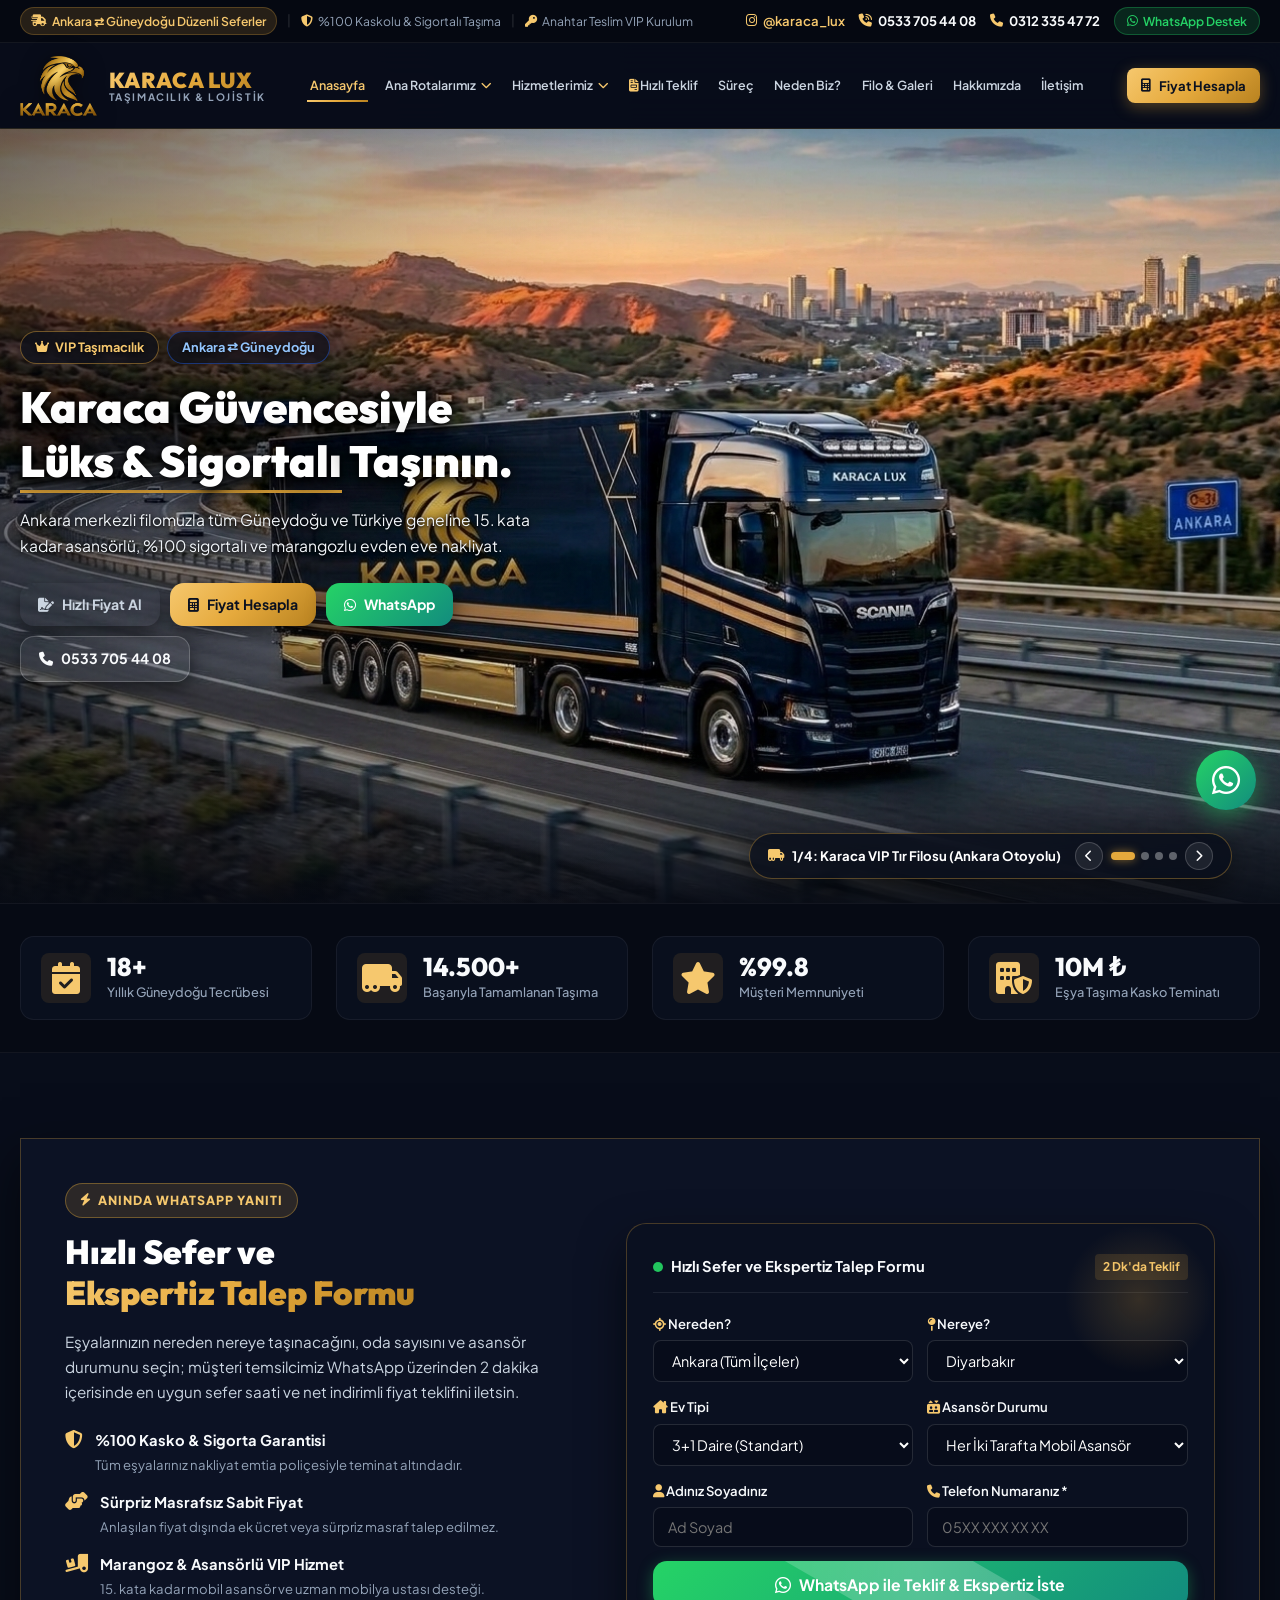
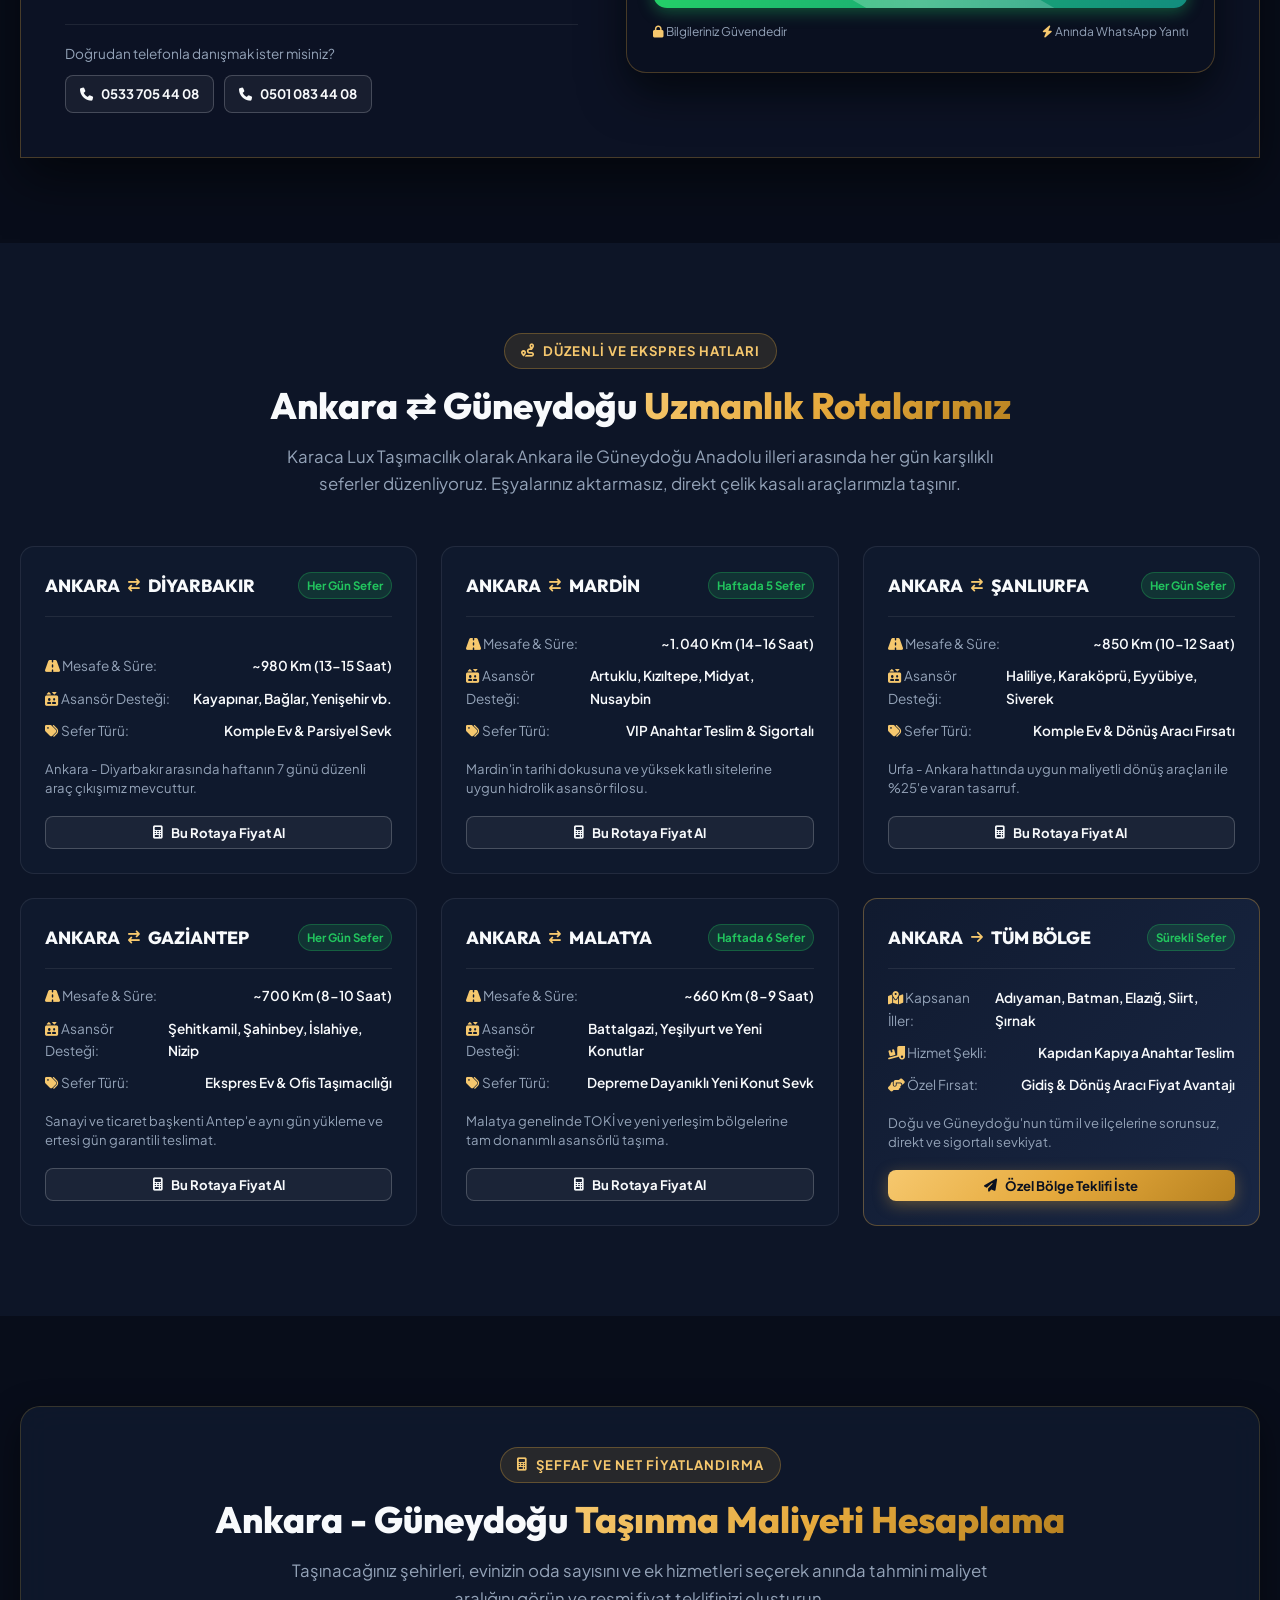
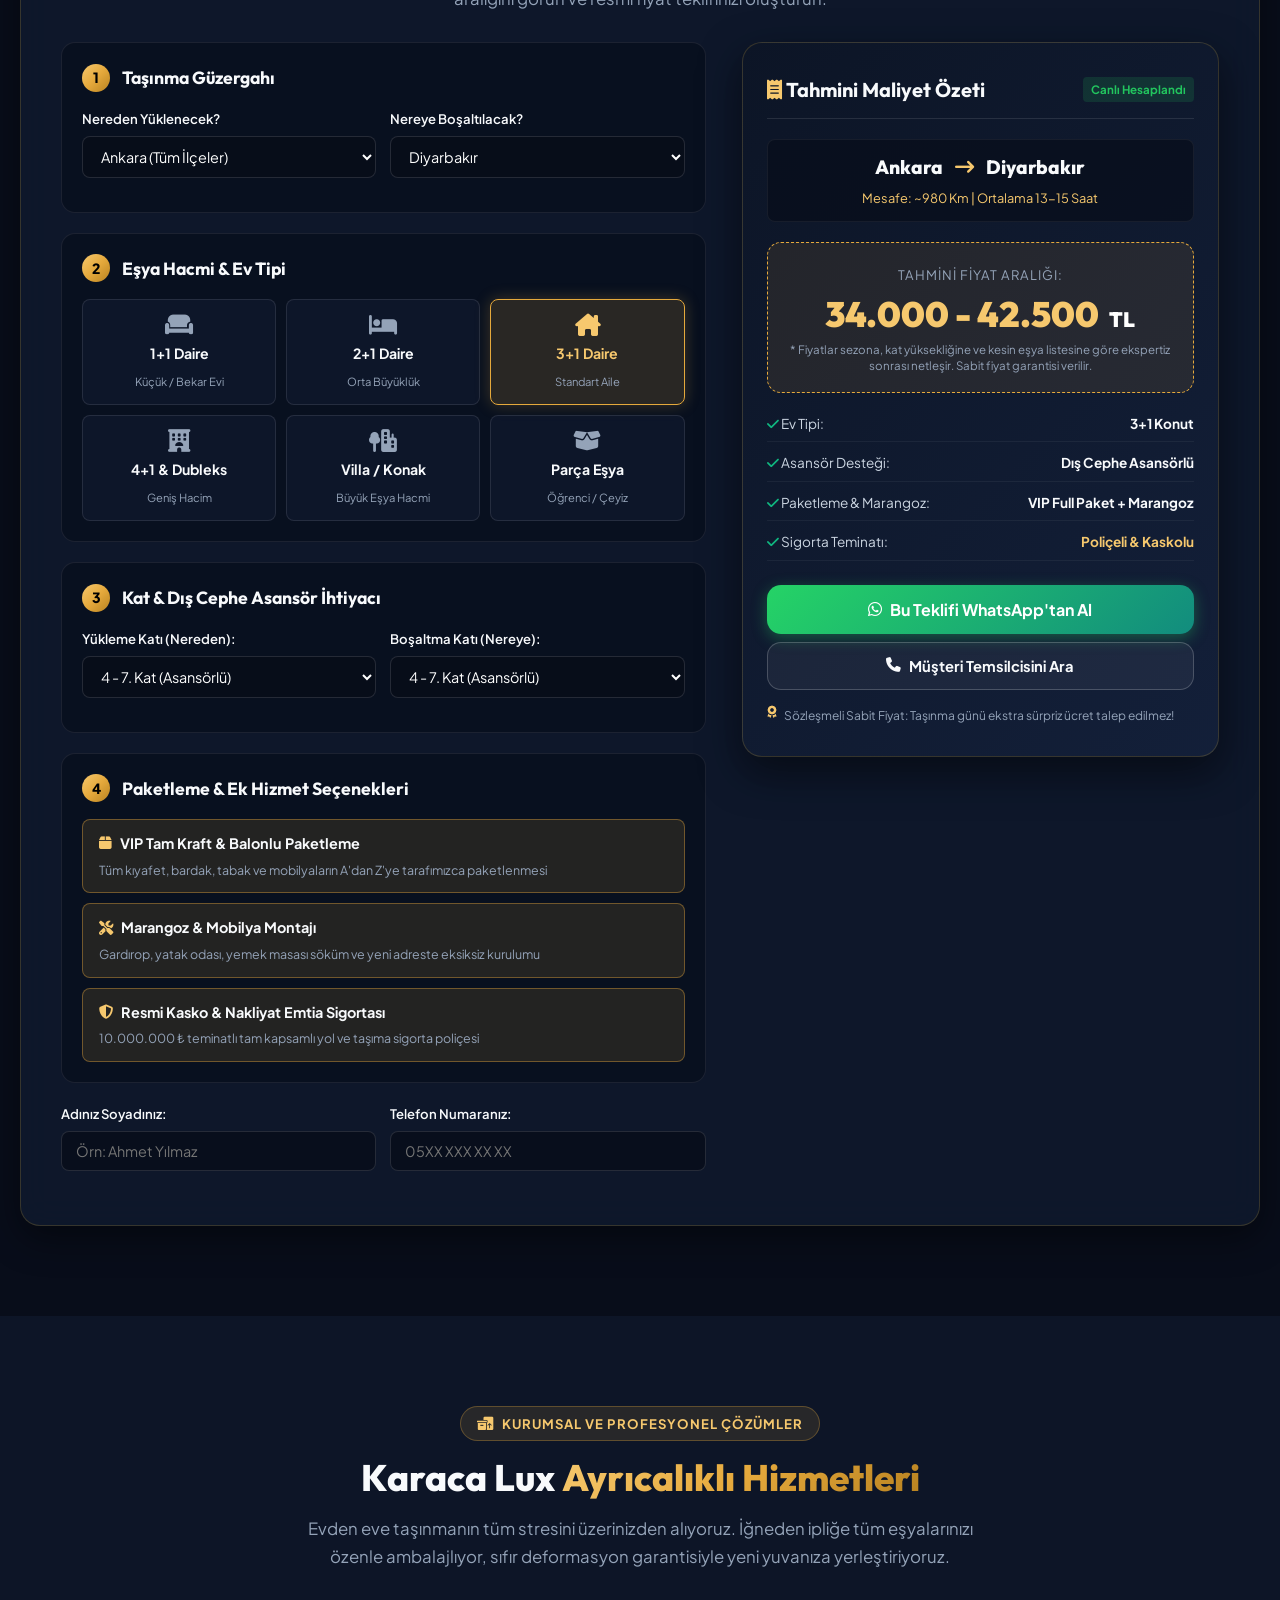
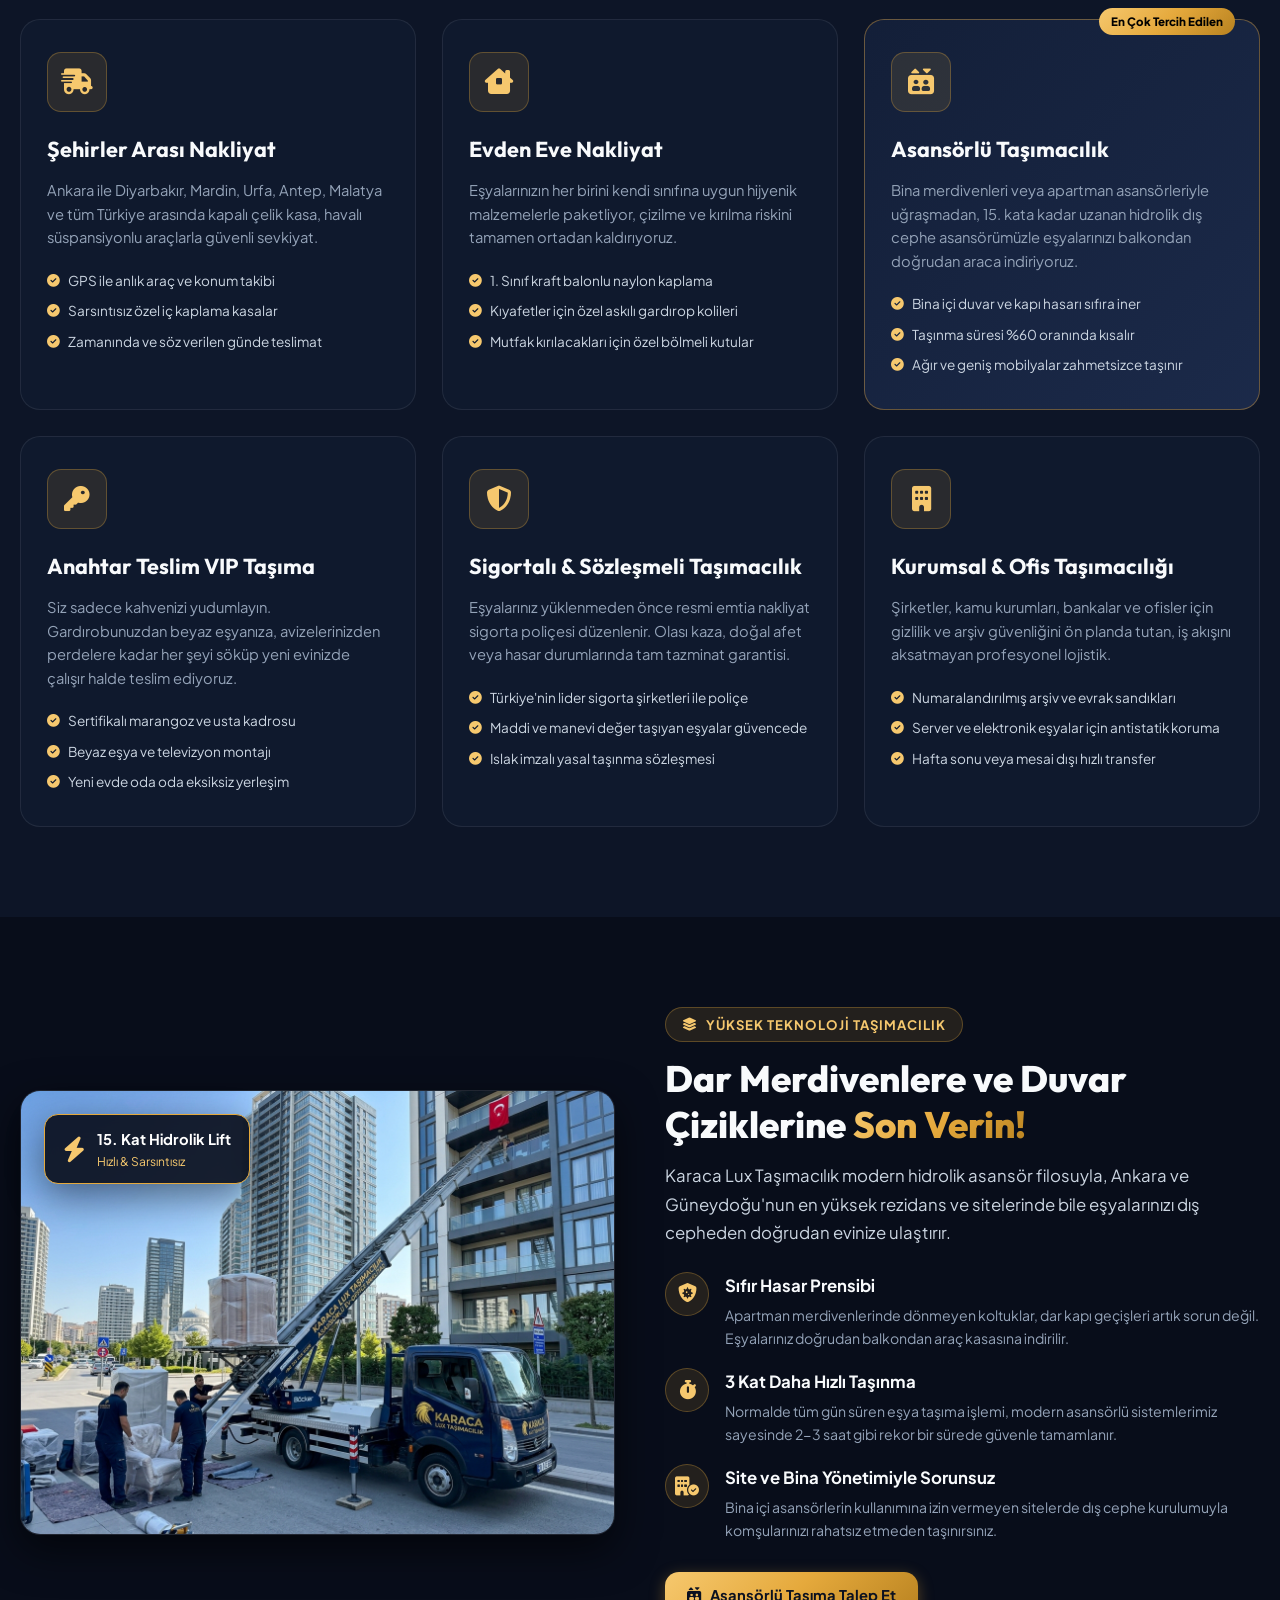
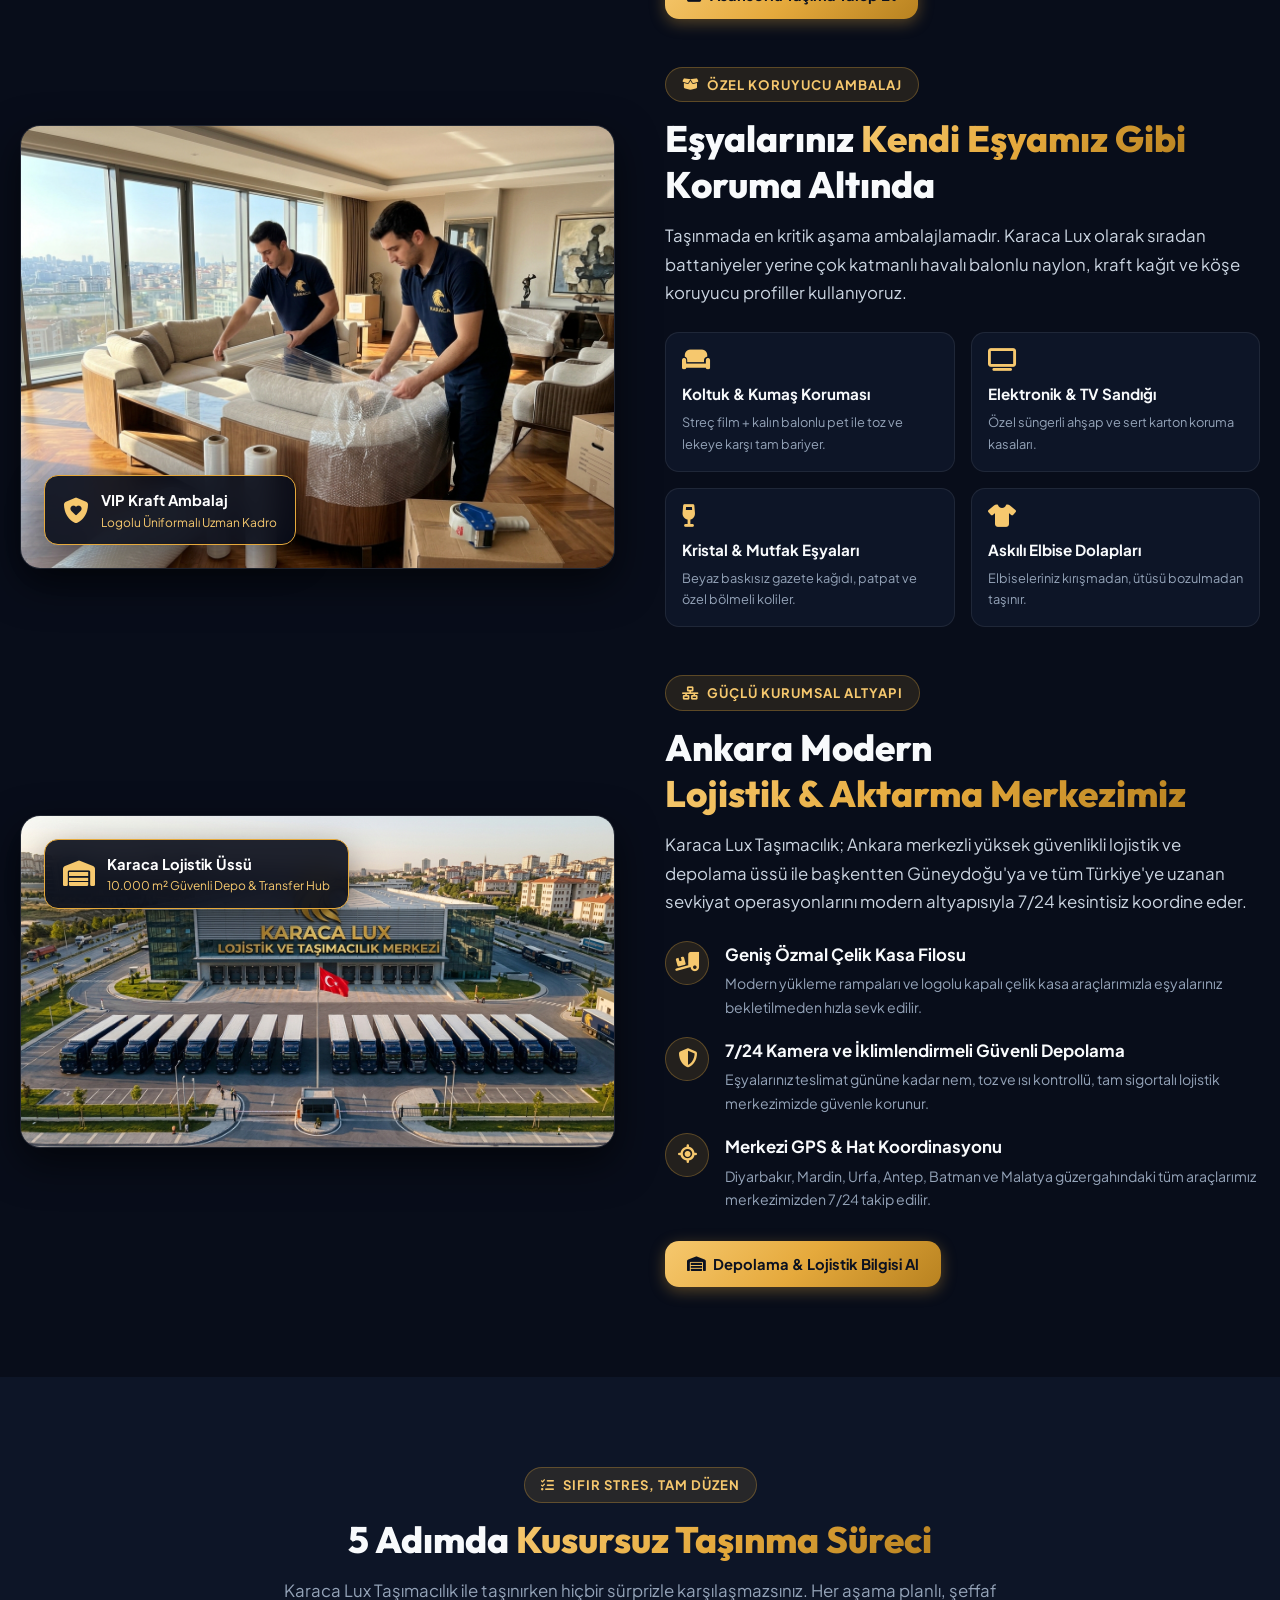
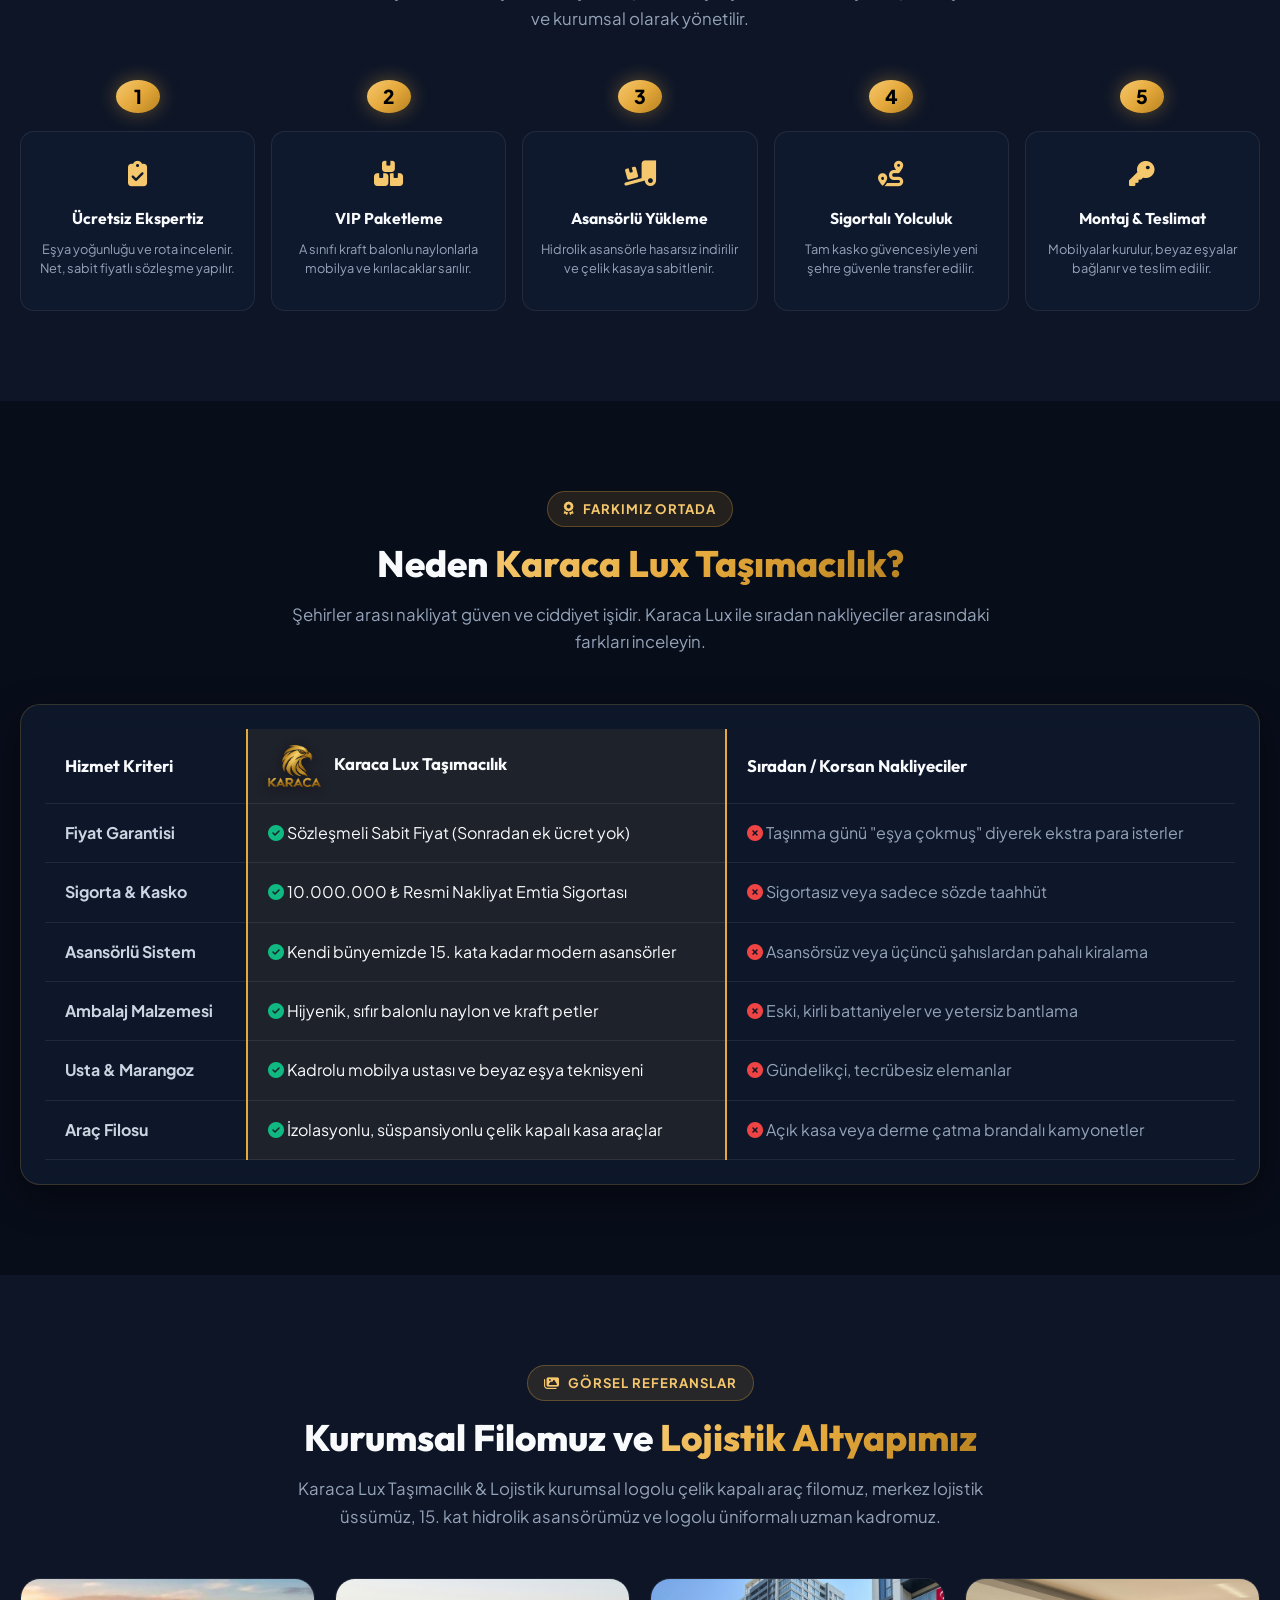
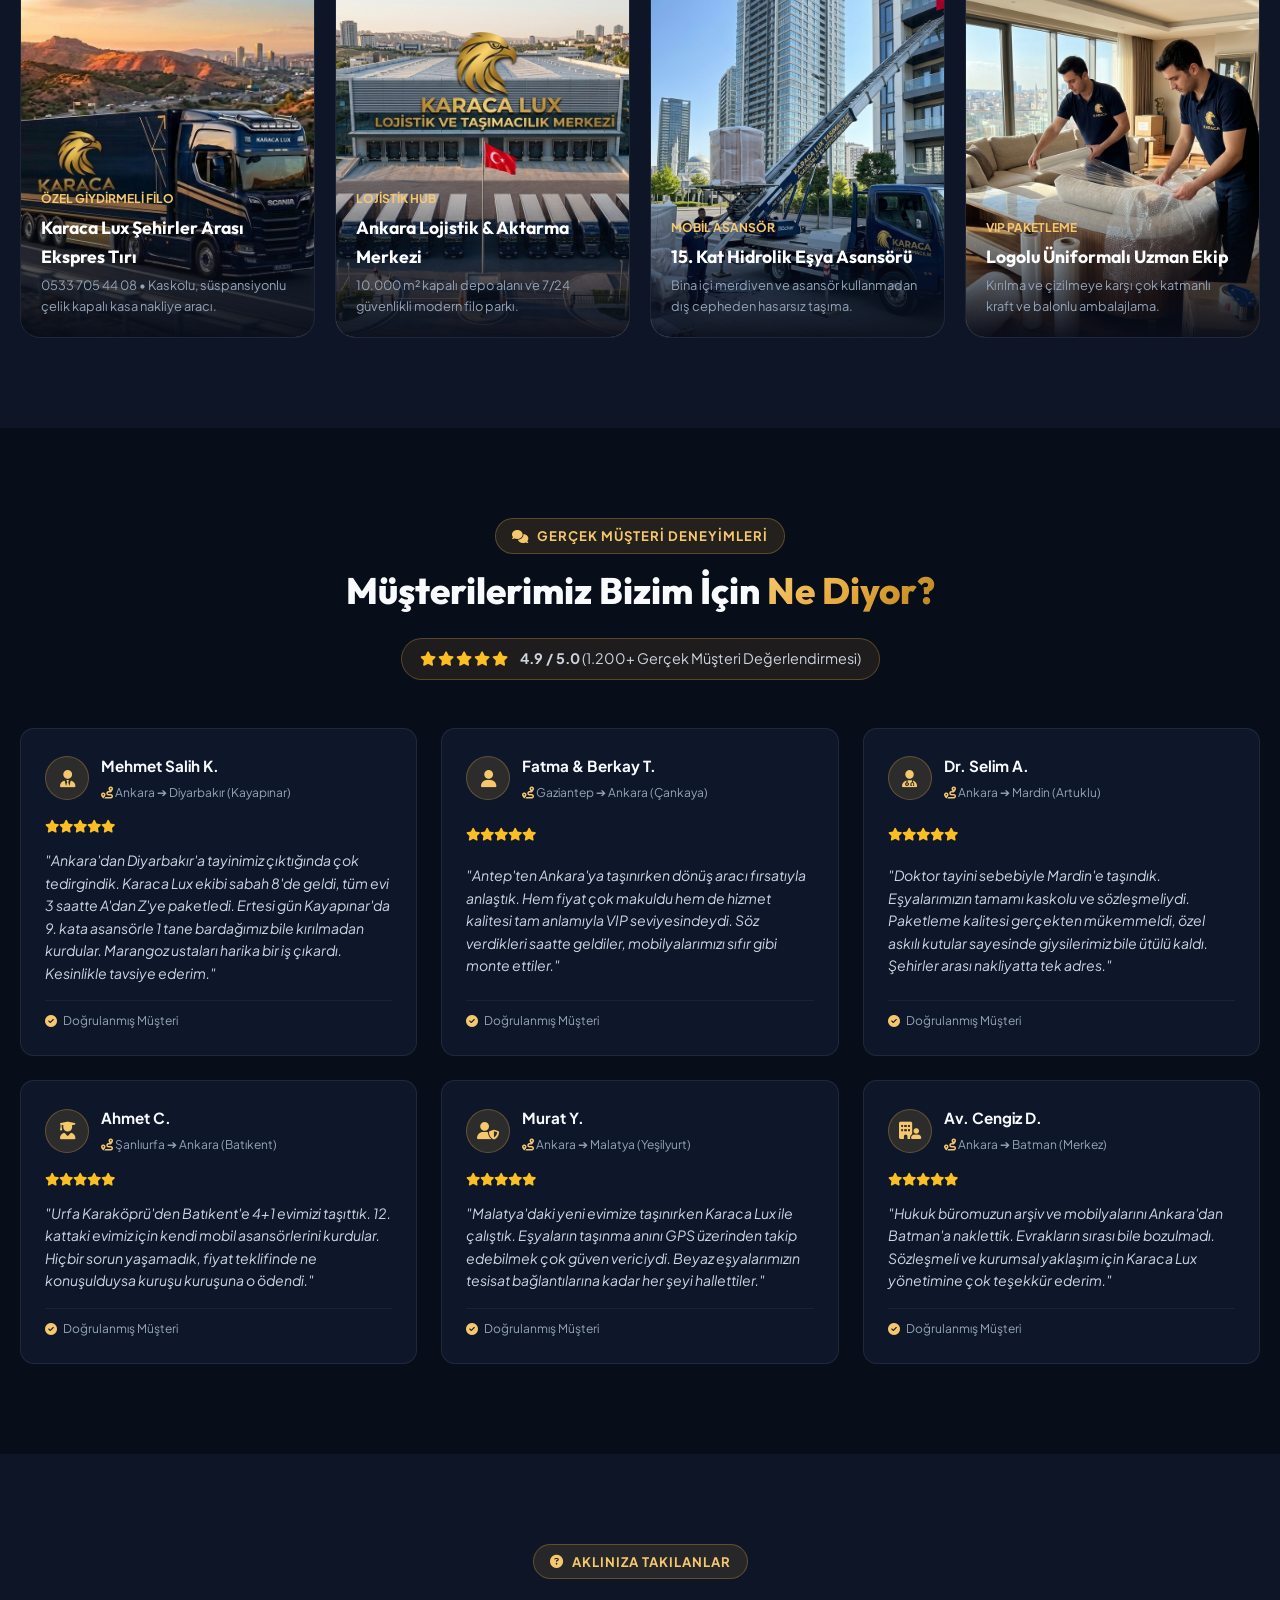
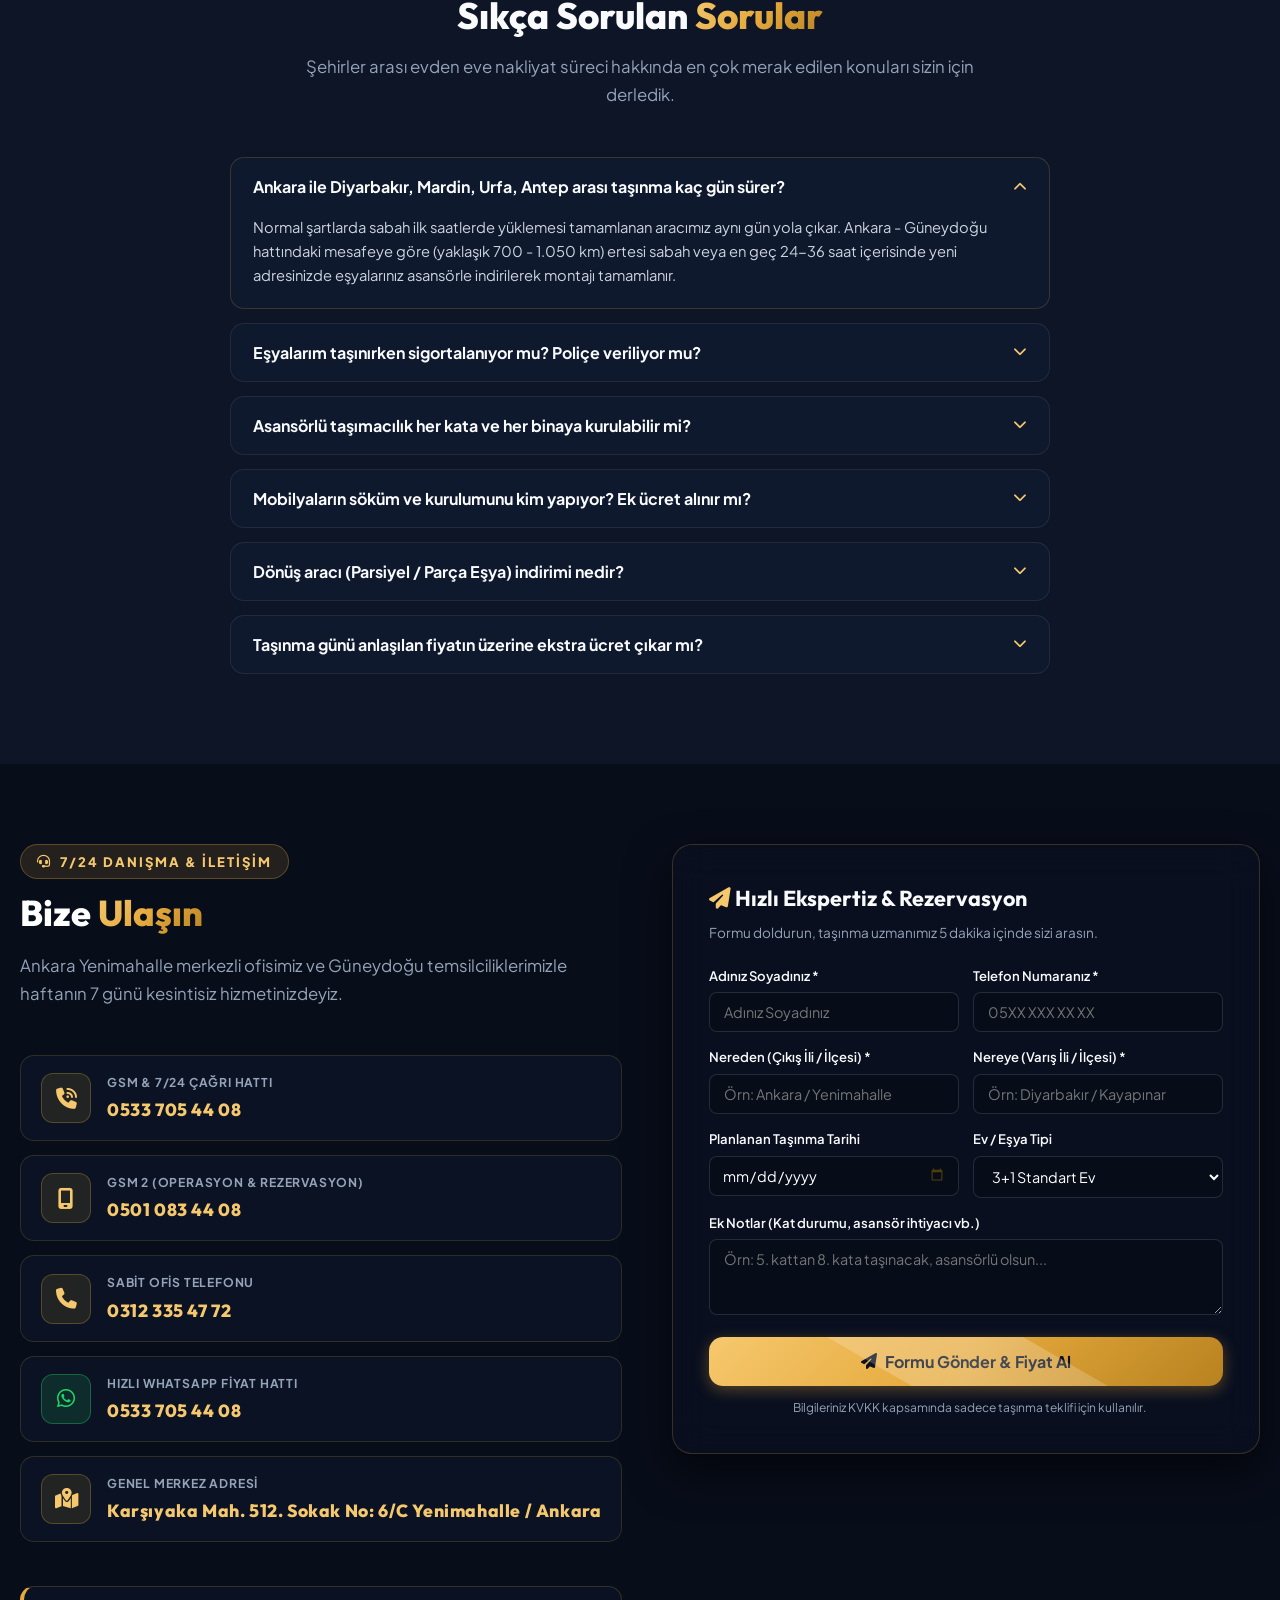
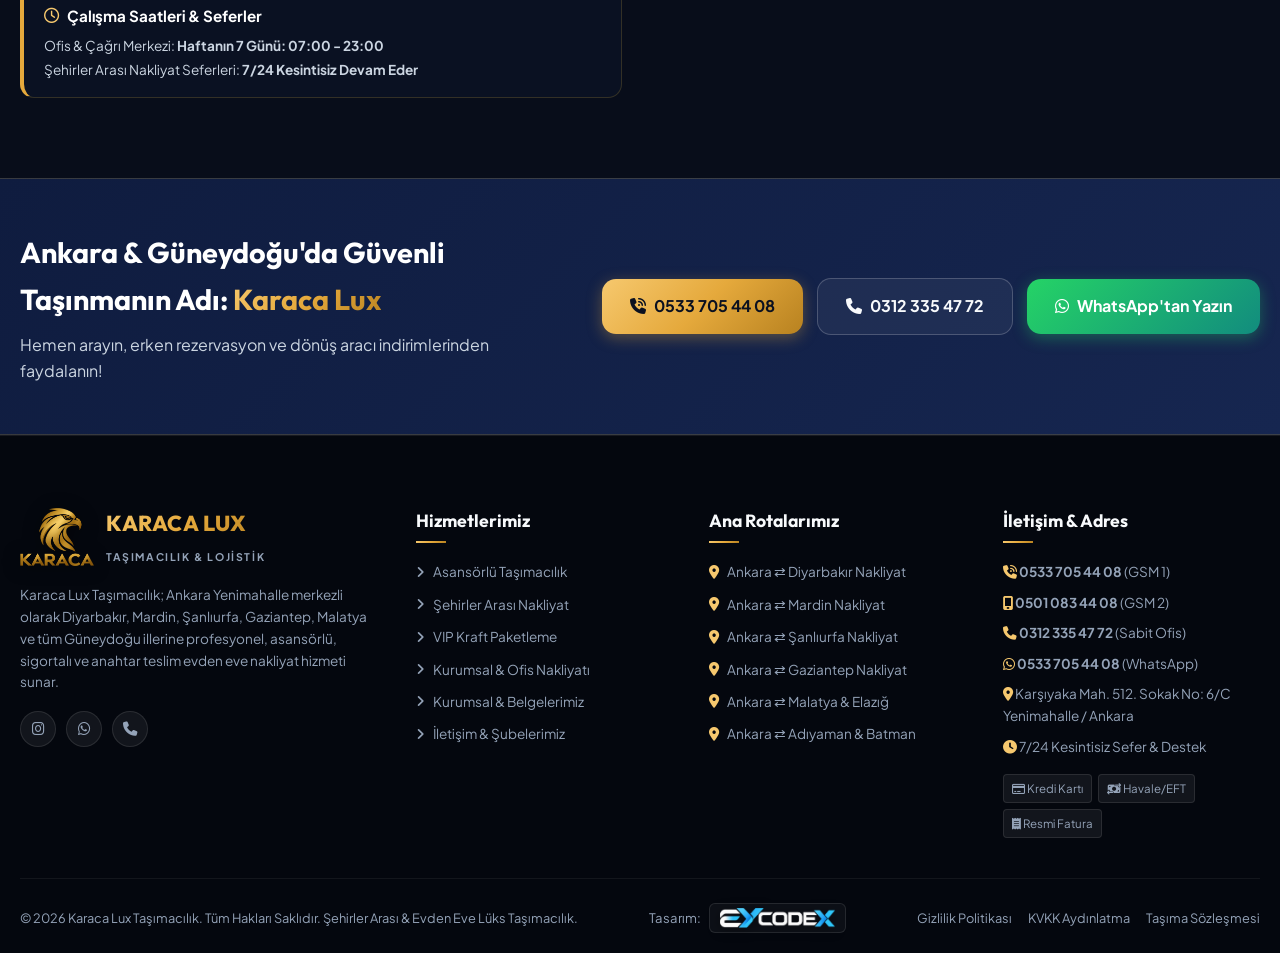
==== index.html @ 1076012a "fix(mobile): perfect hero rotating photos showcase with crystal clarity, full visibility & mobile co" ====
<!DOCTYPE html>
<html lang="tr">
<head>
  <meta charset="UTF-8">
  <meta name="viewport" content="width=device-width, initial-scale=1.0">
  <title>Karaca Lux Taşımacılık | Ankara - Güneydoğu Evden Eve & Şehirler Arası Nakliyat</title>
  <meta name="description" content="Karaca Lux Taşımacılık: Ankara, Diyarbakır, Mardin, Şanlıurfa, Gaziantep, Malatya şehirler arası evden eve nakliyat. 15. kat hidrolik asansörlü, %100 sigortalı ve anahtar teslim VIP taşımacılık. Hemen fiyat teklifi alın: 0533 705 44 08">
  <meta name="keywords" content="karaca lux taşımacılık, ankara diyarbakır evden eve nakliyat, ankara mardin nakliyat, ankara urfa nakliyat, ankara gaziantep nakliyat, ankara malatya nakliyat, asansörlü taşımacılık, sigortalı şehirlerarası ev taşıma, yenimahalle nakliyat, asansörlü evden eve nakliyat fiyatları, kaskolu şehirler arası nakliye">
  <meta name="robots" content="index, follow, max-snippet:-1, max-image-preview:large, max-video-preview:-1">
  <meta name="author" content="Karaca Lux Taşımacılık & Lojistik">
  <link rel="canonical" href="https://karacaluxnakliyat.com/">
  
  <!-- Geo-Targeting SEO -->
  <meta name="geo.region" content="TR-06">
  <meta name="geo.placename" content="Ankara, Yenimahalle">
  <meta name="geo.position" content="39.9678;32.8021">
  <meta name="ICBM" content="39.9678, 32.8021">

  <!-- Open Graph / Facebook / WhatsApp Preview -->
  <meta property="og:type" content="business.business">
  <meta property="og:locale" content="tr_TR">
  <meta property="og:site_name" content="Karaca Lux Taşımacılık">
  <meta property="og:title" content="Karaca Lux Taşımacılık | Ankara - Güneydoğu VIP Evden Eve Nakliyat">
  <meta property="og:description" content="Ankara'dan Diyarbakır, Mardin, Şanlıurfa, Gaziantep ve tüm Türkiye'ye asansörlü, tam kaskolu, anahtar teslim profesyonel evden eve taşımacılık.">
  <meta property="og:url" content="https://karacaluxnakliyat.com/">
  <meta property="og:image" content="https://karacaluxnakliyat.com/images/hero.jpg">
  <meta property="og:image:width" content="1200">
  <meta property="og:image:height" content="630">

  <!-- Twitter Card -->
  <meta name="twitter:card" content="summary_large_image">
  <meta name="twitter:title" content="Karaca Lux Taşımacılık | Ankara - Güneydoğu VIP Evden Eve Nakliyat">
  <meta name="twitter:description" content="15. kata kadar asansörlü, %100 sigortalı ve anahtar teslim kurumsal taşımacılık hizmeti.">
  <meta name="twitter:image" content="https://karacaluxnakliyat.com/images/hero.jpg">

  <!-- Theme Color -->
  <meta name="theme-color" content="#080d1a">
  
  <!-- Favicon -->
  <link rel="icon" type="image/png" href="images/karacalogo.png">
  <link rel="apple-touch-icon" href="images/karacalogo.png">
  
  <!-- Google Fonts -->
  <link rel="preconnect" href="https://fonts.googleapis.com">
  <link rel="preconnect" href="https://fonts.gstatic.com" crossorigin>
  <link href="https://fonts.googleapis.com/css2?family=Outfit:wght@400;500;600;700;800;900&family=Plus+Jakarta+Sans:wght@300;400;500;600;700;800&display=swap" rel="stylesheet">
  
  <!-- Font Awesome Icons -->
  <link rel="stylesheet" href="https://cdnjs.cloudflare.com/ajax/libs/font-awesome/6.5.1/css/all.min.css">
  
  <!-- Custom CSS -->
  <link rel="stylesheet" href="style.css?v=3.0">

  <!-- Structured Data: LocalBusiness & MovingCompany (Schema.org) -->
  <script type="application/ld+json">
  {
    "@context": "https://schema.org",
    "@type": "MovingCompany",
    "@id": "https://karacaluxnakliyat.com/#organization",
    "name": "Karaca Lux Taşımacılık & Lojistik",
    "alternateName": "Karaca Lux Nakliyat",
    "url": "https://karacaluxnakliyat.com/",
    "logo": "https://karacaluxnakliyat.com/images/karacalogo.png",
    "image": "https://karacaluxnakliyat.com/images/hero.jpg",
    "description": "Ankara merkezli olarak Diyarbakır, Mardin, Şanlıurfa, Gaziantep, Malatya ve tüm Güneydoğu illerine asansörlü, sözleşmeli ve kaskolu şehirler arası evden eve nakliyat hizmeti.",
    "telephone": "+905337054408",
    "priceRange": "₺₺",
    "address": {
      "@type": "PostalAddress",
      "streetAddress": "Yenimahalle Merkez",
      "addressLocality": "Yenimahalle",
      "addressRegion": "Ankara",
      "postalCode": "06170",
      "addressCountry": "TR"
    },
    "geo": {
      "@type": "GeoCoordinates",
      "latitude": "39.9678",
      "longitude": "32.8021"
    },
    "openingHoursSpecification": {
      "@type": "OpeningHoursSpecification",
      "dayOfWeek": [
        "Monday", "Tuesday", "Wednesday", "Thursday", "Friday", "Saturday", "Sunday"
      ],
      "opens": "00:00",
      "closes": "23:59"
    },
    "areaServed": [
      { "@type": "City", "name": "Ankara" },
      { "@type": "City", "name": "Diyarbakır" },
      { "@type": "City", "name": "Mardin" },
      { "@type": "City", "name": "Şanlıurfa" },
      { "@type": "City", "name": "Gaziantep" },
      { "@type": "City", "name": "Malatya" },
      { "@type": "City", "name": "Batman" },
      { "@type": "City", "name": "Adıyaman" },
      { "@type": "City", "name": "Elazığ" },
      { "@type": "Country", "name": "Türkiye" }
    ],
    "aggregateRating": {
      "@type": "AggregateRating",
      "ratingValue": "4.9",
      "reviewCount": "1240",
      "bestRating": "5",
      "worstRating": "1"
    },
    "contactPoint": [
      {
        "@type": "ContactPoint",
        "telephone": "+905337054408",
        "contactType": "customer service",
        "availableLanguage": ["Turkish"]
      },
      {
        "@type": "ContactPoint",
        "telephone": "+903123354772",
        "contactType": "reservations",
        "availableLanguage": ["Turkish"]
      }
    ]
  }
  </script>

  <!-- Structured Data: FAQPage for Google Rich Snippets -->
  <script type="application/ld+json">
  {
    "@context": "https://schema.org",
    "@type": "FAQPage",
    "mainEntity": [
      {
        "@type": "Question",
        "name": "Ankara - Güneydoğu arası nakliyat kaç gün sürer?",
        "acceptedAnswer": {
          "@type": "Answer",
          "text": "Ankara'dan Diyarbakır, Mardin, Şanlıurfa ve Gaziantep sevkiyatlarımız genellikle yüklemenin ertesi günü (24-36 saat içerisinde) yeni adresinize teslim edilip montajı tamamlanır."
        }
      },
      {
        "@type": "Question",
        "name": "Eşyalarım taşınırken sigortalanıyor mu?",
        "acceptedAnswer": {
          "@type": "Answer",
          "text": "Evet, tüm taşımalarımız 10.000.000 TL teminatlı resmi Emtia Nakliyat Sigortası ve tam kasko güvencesi altındadır."
        }
      },
      {
        "@type": "Question",
        "name": "Kaçıncı kata kadar asansörlü taşıma yapabiliyorsunuz?",
        "acceptedAnswer": {
          "@type": "Answer",
          "text": "Bünyemizdeki modern hidrolik mobil dış cephe eşya asansörleri ile 15. kata kadar güvenli ve sarsıntısız asansörlü taşıma hizmeti veriyoruz."
        }
      },
      {
        "@type": "Question",
        "name": "Mobilya demontaj ve montajını yapıyor musunuz?",
        "acceptedAnswer": {
          "@type": "Answer",
          "text": "Evet. Kadrolu mobilya ustalarımız gardırop, yatak odası, yemek masası, TV ünitesi ve beyaz eşyalarınızın demontajını ve yeni evinizde montajını eksiksiz yapar."
        }
      }
    ]
  }
  </script>
</head>
<body>

  <!-- Top Announcement & Contact Bar -->
  <header class="top-bar">
    <div class="container top-bar-inner">
      <div class="top-bar-left">
        <span class="route-badge">
          <i class="fa-solid fa-truck-fast"></i>
          <span class="d-none-mobile">Ankara ⇄ Güneydoğu Düzenli Seferler</span>
          <span class="d-only-mobile">Ankara ⇄ Güneydoğu</span>
        </span>
        <span class="top-divider d-none-mobile">|</span>
        <span class="top-info d-none-mobile"><i class="fa-solid fa-shield-halved text-gold"></i> %100 Kaskolu & Sigortalı Taşıma</span>
        <span class="top-divider d-none-mobile">|</span>
        <span class="top-info d-none-mobile"><i class="fa-solid fa-key text-gold"></i> Anahtar Teslim VIP Kurulum</span>
      </div>
      <div class="top-bar-right">
        <a href="https://www.instagram.com/karaca_lux/" target="_blank" rel="noopener noreferrer" class="top-link top-ig-link" id="top-ig-btn" title="Karaca Lux Instagram">
          <i class="fa-brands fa-instagram text-gold"></i> <span>@karaca_lux</span>
        </a>
        <a href="tel:+905337054408" class="top-link" id="top-phone-link">
          <i class="fa-solid fa-phone-volume text-gold"></i> <strong>0533 705 44 08</strong>
        </a>
        <a href="tel:03123354772" class="top-link d-none-mobile">
          <i class="fa-solid fa-phone text-gold"></i> <strong>0312 335 47 72</strong>
        </a>
        <a href="https://wa.me/905337054408?text=Merhaba,%20Ankara-G%C3%BCneydo%C4%9Fu%20nakliyat%20fiyat%C4%B1%20hakk%C4%B1nda%20bilgi%20almak%20istiyorum." target="_blank" class="top-whatsapp-btn d-none-mobile" id="top-wa-btn">
          <i class="fa-brands fa-whatsapp"></i> WhatsApp Destek
        </a>
      </div>
    </div>
  </header>

  <!-- Main Navigation -->
  <nav class="main-nav" id="mainNavbar">
    <div class="container nav-inner">
      <!-- Logo and Brand Name -->
      <a href="#home" class="brand-logo" id="nav-brand">
        <img src="images/karacalogo.png" alt="Karaca Lux Taşımacılık Logo" class="logo-img">
        <div class="brand-text">
          <span class="brand-name">KARACA LUX</span>
          <span class="brand-sub">TAŞIMACILIK & LOJİSTİK</span>
        </div>
      </a>

      <!-- Compact & Streamlined Navigation Menu -->
      <div class="nav-menu" id="navMenu">
        <a href="index.html" class="nav-link active">Anasayfa</a>

        <!-- Ana Rotalarımız Dropdown -->
        <div class="nav-dropdown">
          <a href="#rotalar" class="nav-link nav-dropdown-toggle">
            <span>Ana Rotalarımız</span>
            <i class="fa-solid fa-chevron-down"></i>
          </a>
          <div class="nav-dropdown-menu">
            <a href="ankara-diyarbakir-nakliyat.html" class="dropdown-item">
              <i class="fa-solid fa-location-dot"></i> Ankara ⇄ Diyarbakır
            </a>
            <a href="ankara-mardin-nakliyat.html" class="dropdown-item">
              <i class="fa-solid fa-location-dot"></i> Ankara ⇄ Mardin
            </a>
            <a href="ankara-sanliurfa-nakliyat.html" class="dropdown-item">
              <i class="fa-solid fa-location-dot"></i> Ankara ⇄ Şanlıurfa
            </a>
            <a href="ankara-gaziantep-nakliyat.html" class="dropdown-item">
              <i class="fa-solid fa-location-dot"></i> Ankara ⇄ Gaziantep
            </a>
            <div class="dropdown-divider"></div>
            <a href="#rotalar" class="dropdown-item">
              <i class="fa-solid fa-route"></i> Tüm Rotalar & İller
            </a>
          </div>
        </div>

        <!-- Hizmetlerimiz Dropdown -->
        <div class="nav-dropdown">
          <a href="#hizmetler" class="nav-link nav-dropdown-toggle">
            <span>Hizmetlerimiz</span>
            <i class="fa-solid fa-chevron-down"></i>
          </a>
          <div class="nav-dropdown-menu">
            <a href="asansorlu-nakliyat.html" class="dropdown-item">
              <i class="fa-solid fa-elevator"></i> Asansörlü Taşımacılık
            </a>
            <a href="#hizmetler" class="dropdown-item">
              <i class="fa-solid fa-truck-fast"></i> Şehirler Arası Nakliyat
            </a>
            <a href="#asansorlu" class="dropdown-item">
              <i class="fa-solid fa-box-open"></i> VIP Kraft Paketleme
            </a>
          </div>
        </div>

        <a href="#hizli-teklif" class="nav-link"><i class="fa-solid fa-file-invoice text-gold"></i> Hızlı Teklif</a>
        <a href="#surec" class="nav-link">Süreç</a>
        <a href="#neden-biz" class="nav-link">Neden Biz?</a>
        <a href="#galeri" class="nav-link">Filo & Galeri</a>
        <a href="hakkimizda.html" class="nav-link">Hakkımızda</a>
        <a href="iletisim.html" class="nav-link">İletişim</a>
      </div>

      <!-- Action Button -->
      <div class="nav-actions">
        <a href="#fiyat-hesapla" class="btn btn-primary btn-sm btn-pulse" id="nav-cta-btn">
          <i class="fa-solid fa-calculator"></i> <span>Fiyat Hesapla</span>
        </a>
        <button class="mobile-toggle" id="mobileMenuBtn" aria-label="Menüyü Aç">
          <span></span>
          <span></span>
          <span></span>
        </button>
      </div>
    </div>
  </nav>

  <!-- Mobile Drawer Menu -->
  <div class="mobile-drawer" id="mobileDrawer">
    <div class="drawer-header">
      <div class="brand-logo">
        <img src="images/karacalogo.png" alt="Karaca Lux Logo" class="logo-img" style="height: 48px;">
        <div class="brand-text">
          <span class="brand-name">KARACA LUX</span>
          <span class="brand-sub">TAŞIMACILIK & LOJİSTİK</span>
        </div>
      </div>
      <button class="drawer-close" id="drawerCloseBtn">&times;</button>
    </div>
    <div class="drawer-links">
      <a href="index.html" class="drawer-link">Anasayfa</a>

      <!-- Ana Rotalarımız Accordion in Drawer -->
      <div class="drawer-dropdown open">
        <button class="drawer-link drawer-dropdown-toggle" type="button">
          <span><i class="fa-solid fa-route text-gold"></i> Ana Rotalarımız</span>
          <i class="fa-solid fa-chevron-down"></i>
        </button>
        <div class="drawer-submenu">
          <a href="ankara-diyarbakir-nakliyat.html" class="drawer-sublink">
            <i class="fa-solid fa-location-dot text-gold"></i> Ankara ⇄ Diyarbakır
          </a>
          <a href="ankara-mardin-nakliyat.html" class="drawer-sublink">
            <i class="fa-solid fa-location-dot text-gold"></i> Ankara ⇄ Mardin
          </a>
          <a href="ankara-sanliurfa-nakliyat.html" class="drawer-sublink">
            <i class="fa-solid fa-location-dot text-gold"></i> Ankara ⇄ Şanlıurfa
          </a>
          <a href="ankara-gaziantep-nakliyat.html" class="drawer-sublink">
            <i class="fa-solid fa-location-dot text-gold"></i> Ankara ⇄ Gaziantep
          </a>
          <a href="#rotalar" class="drawer-sublink">
            <i class="fa-solid fa-map-location-dot text-gold"></i> Tüm Rotalar & İller
          </a>
        </div>
      </div>

      <!-- Hizmetlerimiz Accordion in Drawer -->
      <div class="drawer-dropdown">
        <button class="drawer-link drawer-dropdown-toggle" type="button">
          <span><i class="fa-solid fa-boxes-stacked text-gold"></i> Hizmetlerimiz</span>
          <i class="fa-solid fa-chevron-down"></i>
        </button>
        <div class="drawer-submenu">
          <a href="asansorlu-nakliyat.html" class="drawer-sublink">
            <i class="fa-solid fa-elevator text-gold"></i> Asansörlü Taşımacılık
          </a>
          <a href="#hizmetler" class="drawer-sublink">
            <i class="fa-solid fa-truck-fast text-gold"></i> Şehirler Arası Nakliyat
          </a>
          <a href="#asansorlu" class="drawer-sublink">
            <i class="fa-solid fa-box-open text-gold"></i> VIP Kraft Paketleme
          </a>
        </div>
      </div>

      <a href="#hizli-teklif" class="drawer-link"><i class="fa-solid fa-file-invoice text-gold"></i> Hızlı Teklif Formu</a>
      <a href="#galeri" class="drawer-link">Filo & Galeri</a>
      <a href="#yorumlar" class="drawer-link">Müşteri Yorumları</a>
      <a href="hakkimizda.html" class="drawer-link">Kurumsal / Hakkımızda</a>
      <a href="iletisim.html" class="drawer-link">İletişim Bilgileri</a>
    </div>
    <div class="drawer-footer">
      <a href="tel:+905337054408" class="btn btn-primary w-100 mb-2">
        <i class="fa-solid fa-phone"></i> Hemen Ara: 0533 705 44 08
      </a>
      <a href="tel:+905010834408" class="btn btn-outline w-100 mb-2">
        <i class="fa-solid fa-phone"></i> 2. Hat: 0501 083 44 08
      </a>
      <a href="https://wa.me/905337054408" target="_blank" class="btn btn-whatsapp w-100">
        <i class="fa-brands fa-whatsapp"></i> WhatsApp Canlı Danışma
      </a>
    </div>
  </div>
  <div class="drawer-overlay" id="drawerOverlay"></div>

  <!-- Hero Section -->
  <section class="hero-section" id="home">
    <div class="container hero-container">
      <div class="hero-floating-content">
        <div class="hero-tag-wrap">
          <span class="hero-tag"><i class="fa-solid fa-crown text-gold"></i> VIP Taşımacılık</span>
          <span class="hero-route-tag">Ankara ⇄ Güneydoğu</span>
        </div>
        
        <h1 class="hero-title">
          Karaca Güvencesiyle <span class="gradient-text">Lüks & Sigortalı</span> Taşının.
        </h1>
        
        <!-- Mobile Hero Slider Showcase (Only on mobile <= 992px) -->
        <div class="hero-mobile-slider-box">
          <div class="hero-mobile-slider-frame">
            <div class="hero-mobile-slide active" style="background-image: url('images/hero.jpg');"></div>
            <div class="hero-mobile-slide" style="background-image: url('images/tir2.jpg');"></div>
            <div class="hero-mobile-slide" style="background-image: url('images/filo.jpg');"></div>
            <div class="hero-mobile-slide" style="background-image: url('images/asansor.jpg');"></div>
            <div class="hero-mobile-slider-badge">
              <i class="fa-solid fa-camera"></i> <span id="heroMobileBadge">1/4: Karaca VIP Tır Filosu</span>
            </div>
          </div>
          <div class="hero-mobile-slider-controls">
            <button class="m-slider-btn" onclick="prevHeroSlide()" aria-label="Önceki Görsel"><i class="fa-solid fa-chevron-left"></i></button>
            <div class="m-slider-dots" id="heroMobileDots">
              <span class="m-dot active" onclick="setHeroSlide(0)"></span>
              <span class="m-dot" onclick="setHeroSlide(1)"></span>
              <span class="m-dot" onclick="setHeroSlide(2)"></span>
              <span class="m-dot" onclick="setHeroSlide(3)"></span>
            </div>
            <button class="m-slider-btn" onclick="nextHeroSlide()" aria-label="Sonraki Görsel"><i class="fa-solid fa-chevron-right"></i></button>
          </div>
        </div>

        <p class="hero-desc">
          Ankara merkezli filomuzla tüm Güneydoğu ve Türkiye geneline 15. kata kadar asansörlü, %100 sigortalı ve marangozlu evden eve nakliyat.
        </p>

        <div class="hero-cta-group">
          <a href="#hizli-teklif" class="btn btn-gold" id="hero-quick-cta">
            <i class="fa-solid fa-file-signature"></i> Hızlı Fiyat Al
          </a>
          <a href="#fiyat-hesapla" class="btn btn-primary" id="hero-calc-cta">
            <i class="fa-solid fa-calculator"></i> Fiyat Hesapla
          </a>
          <a href="https://wa.me/905337054408?text=Merhaba,%20Ankara%20-%20G%C3%BCneydo%C4%9Fu%20evden%20eve%20nakliyat%20fiyat%20teklifi%20almak%20istiyorum." target="_blank" class="btn btn-whatsapp" id="hero-wa-cta">
            <i class="fa-brands fa-whatsapp"></i> WhatsApp
          </a>
          <a href="tel:+905337054408" class="btn btn-outline" id="hero-call-cta">
            <i class="fa-solid fa-phone"></i> 0533 705 44 08
          </a>
        </div>
      </div>
    </div>

    <!-- Desktop Background Slider (Desktop only > 992px) -->
    <div class="hero-bg-slider desktop-hero-slider" id="heroBgSlider">
      <div class="hero-slide active" style="background-image: url('images/hero.jpg');"></div>
      <div class="hero-slide" style="background-image: url('images/tir2.jpg');"></div>
      <div class="hero-slide" style="background-image: url('images/filo.jpg');"></div>
      <div class="hero-slide" style="background-image: url('images/asansor.jpg');"></div>
    </div>
    <div class="hero-bg-overlay desktop-hero-overlay"></div>

    <!-- Desktop Hero Slider Controls & Caption Badge -->
    <div class="hero-slider-bar desktop-slider-bar">
      <div class="hero-slider-caption" id="heroSlideCaption">
        <i class="fa-solid fa-truck-moving text-gold"></i>
        <span>1/4: Karaca VIP Tır Filosu (Ankara Otoyolu)</span>
      </div>
      <div class="hero-slider-nav">
        <button class="slider-arrow-btn" onclick="prevHeroSlide()" aria-label="Önceki Görsel">
          <i class="fa-solid fa-chevron-left"></i>
        </button>
        <div class="hero-slider-dots" id="heroSliderDots">
          <span class="slider-dot active" onclick="setHeroSlide(0)"></span>
          <span class="slider-dot" onclick="setHeroSlide(1)"></span>
          <span class="slider-dot" onclick="setHeroSlide(2)"></span>
          <span class="slider-dot" onclick="setHeroSlide(3)"></span>
        </div>
        <button class="slider-arrow-btn" onclick="nextHeroSlide()" aria-label="Sonraki Görsel">
          <i class="fa-solid fa-chevron-right"></i>
        </button>
      </div>
    </div>
  </section>

  <!-- Live Statistics / Trust Bar -->
  <section class="trust-stats-section">
    <div class="container">
      <div class="stats-grid">
        <div class="stat-card">
          <div class="stat-icon"><i class="fa-solid fa-calendar-check"></i></div>
          <div class="stat-content">
            <span class="stat-number">18+</span>
            <span class="stat-label">Yıllık Güneydoğu Tecrübesi</span>
          </div>
        </div>
        <div class="stat-card">
          <div class="stat-icon"><i class="fa-solid fa-truck-moving"></i></div>
          <div class="stat-content">
            <span class="stat-number">14.500+</span>
            <span class="stat-label">Başarıyla Tamamlanan Taşıma</span>
          </div>
        </div>
        <div class="stat-card">
          <div class="stat-icon"><i class="fa-solid fa-star text-gold"></i></div>
          <div class="stat-content">
            <span class="stat-number">%99.8</span>
            <span class="stat-label">Müşteri Memnuniyeti</span>
          </div>
        </div>
        <div class="stat-card">
          <div class="stat-icon"><i class="fa-solid fa-building-shield"></i></div>
          <div class="stat-content">
            <span class="stat-number">10M ₺</span>
            <span class="stat-label">Eşya Taşıma Kasko Teminatı</span>
          </div>
        </div>
      </div>
    </div>
  </section>

  <!-- HIZLI SEFER VE EKSPERTİZ TALEP FORMU (ÖZEL BÖLÜM) -->
  <section class="quick-quote-section" id="hizli-teklif">
    <div class="container">
      <div class="quick-quote-card">
        <div class="quick-quote-grid">
          <div class="quick-quote-info">
            <div class="qq-badge">
              <i class="fa-solid fa-bolt text-gold"></i> ANINDA WHATSAPP YANITI
            </div>
            <h2 class="qq-title">
              Hızlı Sefer ve <span class="gradient-text">Ekspertiz Talep Formu</span>
            </h2>
            <p class="qq-desc">
              Eşyalarınızın nereden nereye taşınacağını, oda sayısını ve asansör durumunu seçin; müşteri temsilcimiz WhatsApp üzerinden 2 dakika içerisinde en uygun sefer saati ve net indirimli fiyat teklifini iletsin.
            </p>

            <div class="qq-features-list">
              <div class="qq-feat-item">
                <i class="fa-solid fa-shield-halved text-gold"></i>
                <div>
                  <strong>%100 Kasko & Sigorta Garantisi</strong>
                  <p>Tüm eşyalarınız nakliyat emtia poliçesiyle teminat altındadır.</p>
                </div>
              </div>
              <div class="qq-feat-item">
                <i class="fa-solid fa-handshake-angle text-gold"></i>
                <div>
                  <strong>Sürpriz Masrafsız Sabit Fiyat</strong>
                  <p>Anlaşılan fiyat dışında ek ücret veya sürpriz masraf talep edilmez.</p>
                </div>
              </div>
              <div class="qq-feat-item">
                <i class="fa-solid fa-truck-ramp-box text-gold"></i>
                <div>
                  <strong>Marangoz & Asansörlü VIP Hizmet</strong>
                  <p>15. kata kadar mobil asansör ve uzman mobilya ustası desteği.</p>
                </div>
              </div>
            </div>

            <div class="qq-direct-contact">
              <span>Doğrudan telefonla danışmak ister misiniz?</span>
              <div class="qq-contact-buttons">
                <a href="tel:+905337054408" class="btn btn-outline btn-sm">
                  <i class="fa-solid fa-phone"></i> 0533 705 44 08
                </a>
                <a href="tel:+905010834408" class="btn btn-outline btn-sm">
                  <i class="fa-solid fa-phone"></i> 0501 083 44 08
                </a>
              </div>
            </div>
          </div>

          <div class="quick-quote-form-wrap">
            <div class="hero-quick-card glass-panel">
              <div class="card-glow"></div>
              <div class="hero-card-header">
                <div class="live-dot-wrap">
                  <span class="live-dot"></span>
                  <span class="live-text">Hızlı Sefer ve Ekspertiz Talep Formu</span>
                </div>
                <div class="card-badge">2 Dk'da Teklif</div>
              </div>

              <form id="heroQuickForm" class="hero-quick-form" onsubmit="handleQuickQuote(event)">
                <div class="form-row-2">
                  <div class="form-group">
                    <label><i class="fa-solid fa-location-crosshairs text-gold"></i> Nereden?</label>
                    <select id="quickFrom" required class="form-control">
                      <option value="Ankara">Ankara (Tüm İlçeler)</option>
                      <option value="Diyarbakır">Diyarbakır</option>
                      <option value="Mardin">Mardin</option>
                      <option value="Şanlıurfa">Şanlıurfa</option>
                      <option value="Gaziantep">Gaziantep</option>
                      <option value="Malatya">Malatya</option>
                      <option value="Adıyaman">Adıyaman</option>
                      <option value="Batman">Batman</option>
                      <option value="Elazığ">Elazığ</option>
                      <option value="Diğer">Diğer Şehir</option>
                    </select>
                  </div>
                  <div class="form-group">
                    <label><i class="fa-solid fa-map-pin text-gold"></i> Nereye?</label>
                    <select id="quickTo" required class="form-control">
                      <option value="Diyarbakır">Diyarbakır</option>
                      <option value="Ankara">Ankara</option>
                      <option value="Mardin">Mardin</option>
                      <option value="Şanlıurfa">Şanlıurfa</option>
                      <option value="Gaziantep">Gaziantep</option>
                      <option value="Malatya">Malatya</option>
                      <option value="Adıyaman">Adıyaman</option>
                      <option value="Batman">Batman</option>
                      <option value="Elazığ">Elazığ</option>
                      <option value="Diğer">Diğer Şehir</option>
                    </select>
                  </div>
                </div>

                <div class="form-row-2">
                  <div class="form-group">
                    <label><i class="fa-solid fa-house-chimney text-gold"></i> Ev Tipi</label>
                    <select id="quickType" class="form-control">
                      <option value="2+1">2+1 Daire</option>
                      <option value="1+1">1+1 Daire</option>
                      <option value="3+1" selected>3+1 Daire (Standart)</option>
                      <option value="4+1">4+1 veya Dubleks</option>
                      <option value="Villa / Konut">Villa / Geniş Konut</option>
                      <option value="Ofis">Ofis / Kurumsal</option>
                      <option value="Parça Eşya">Parça / Çeyiz Eşyası</option>
                    </select>
                  </div>
                  <div class="form-group">
                    <label><i class="fa-solid fa-elevator text-gold"></i> Asansör Durumu</label>
                    <select id="quickLift" class="form-control">
                      <option value="Her İki Tarafta Gerekli">Her İki Tarafta Mobil Asansör</option>
                      <option value="Sadece Yüklemede">Sadece Yüklemede Asansör</option>
                      <option value="Sadece İndirmede">Sadece İndirmede Asansör</option>
                      <option value="Bina Asansörü Var">Bina Asansörü Kullanılır</option>
                      <option value="Giriş / Düz Ayak">Düz Ayak / 1. Kat</option>
                    </select>
                  </div>
                </div>

                <div class="form-row-2">
                  <div class="form-group">
                    <label><i class="fa-solid fa-user text-gold"></i> Adınız Soyadınız</label>
                    <input type="text" id="quickName" placeholder="Ad Soyad" class="form-control">
                  </div>
                  <div class="form-group">
                    <label><i class="fa-solid fa-phone text-gold"></i> Telefon Numaranız *</label>
                    <input type="tel" id="quickPhone" placeholder="05XX XXX XX XX" required class="form-control">
                  </div>
                </div>

                <button type="submit" class="btn btn-whatsapp w-100 btn-glow" style="font-size: 0.98rem; font-weight: 700; padding: 14px 18px;">
                  <i class="fa-brands fa-whatsapp" style="font-size: 1.15rem;"></i> WhatsApp ile Teklif & Ekspertiz İste
                </button>

                <div class="form-trust-badges">
                  <span><i class="fa-solid fa-lock text-gold"></i> Bilgileriniz Güvendedir</span>
                  <span><i class="fa-solid fa-bolt text-gold"></i> Anında WhatsApp Yanıtı</span>
                </div>
              </form>
            </div>
          </div>
        </div>
      </div>
    </div>
  </section>

  <!-- ROTALARIMIZ - Ankara & Güneydoğu Özel Hat Detayı -->
  <section class="routes-section" id="rotalar">
    <div class="container">
      <div class="section-header text-center">
        <span class="section-subtitle"><i class="fa-solid fa-route"></i> DÜZENLİ VE EKSPRES HATLARI</span>
        <h2 class="section-title">Ankara ⇄ Güneydoğu <span class="gradient-text">Uzmanlık Rotalarımız</span></h2>
        <p class="section-desc">
          Karaca Lux Taşımacılık olarak Ankara ile Güneydoğu Anadolu illeri arasında her gün karşılıklı seferler düzenliyoruz. Eşyalarınız aktarmasız, direkt çelik kasalı araçlarımızla taşınır.
        </p>
      </div>

      <!-- Route City Grid -->
      <div class="routes-grid">
        <!-- Route 1: Diyarbakır -->
        <div class="route-card" data-city="diyarbakir">
          <div class="route-card-header">
            <div class="route-direction">
              <span class="city-from">ANKARA</span>
              <span class="route-arrow"><i class="fa-solid fa-arrow-right-arrow-left"></i></span>
              <span class="city-to">DİYARBAKIR</span>
            </div>
            <span class="badge-frequency">Her Gün Sefer</span>
          </div>
          <div class="route-card-body">
            <div class="route-info-list">
              <div class="info-row">
                <span class="info-key"><i class="fa-solid fa-road text-gold"></i> Mesafe & Süre:</span>
                <span class="info-val">~980 Km (13-15 Saat)</span>
              </div>
              <div class="info-row">
                <span class="info-key"><i class="fa-solid fa-elevator text-gold"></i> Asansör Desteği:</span>
                <span class="info-val">Kayapınar, Bağlar, Yenişehir vb.</span>
              </div>
              <div class="info-row">
                <span class="info-key"><i class="fa-solid fa-tags text-gold"></i> Sefer Türü:</span>
                <span class="info-val">Komple Ev & Parsiyel Sevk</span>
              </div>
            </div>
            <p class="route-note">Ankara - Diyarbakır arasında haftanın 7 günü düzenli araç çıkışımız mevcuttur.</p>
            <div class="route-card-actions">
              <button class="btn btn-outline btn-sm w-100" onclick="selectRouteForCalc('Ankara', 'Diyarbakır')">
                <i class="fa-solid fa-calculator"></i> Bu Rotaya Fiyat Al
              </button>
            </div>
          </div>
        </div>

        <!-- Route 2: Mardin -->
        <div class="route-card" data-city="mardin">
          <div class="route-card-header">
            <div class="route-direction">
              <span class="city-from">ANKARA</span>
              <span class="route-arrow"><i class="fa-solid fa-arrow-right-arrow-left"></i></span>
              <span class="city-to">MARDİN</span>
            </div>
            <span class="badge-frequency">Haftada 5 Sefer</span>
          </div>
          <div class="route-card-body">
            <div class="route-info-list">
              <div class="info-row">
                <span class="info-key"><i class="fa-solid fa-road text-gold"></i> Mesafe & Süre:</span>
                <span class="info-val">~1.040 Km (14-16 Saat)</span>
              </div>
              <div class="info-row">
                <span class="info-key"><i class="fa-solid fa-elevator text-gold"></i> Asansör Desteği:</span>
                <span class="info-val">Artuklu, Kızıltepe, Midyat, Nusaybin</span>
              </div>
              <div class="info-row">
                <span class="info-key"><i class="fa-solid fa-tags text-gold"></i> Sefer Türü:</span>
                <span class="info-val">VIP Anahtar Teslim & Sigortalı</span>
              </div>
            </div>
            <p class="route-note">Mardin'in tarihi dokusuna ve yüksek katlı sitelerine uygun hidrolik asansör filosu.</p>
            <div class="route-card-actions">
              <button class="btn btn-outline btn-sm w-100" onclick="selectRouteForCalc('Ankara', 'Mardin')">
                <i class="fa-solid fa-calculator"></i> Bu Rotaya Fiyat Al
              </button>
            </div>
          </div>
        </div>

        <!-- Route 3: Şanlıurfa -->
        <div class="route-card" data-city="urfa">
          <div class="route-card-header">
            <div class="route-direction">
              <span class="city-from">ANKARA</span>
              <span class="route-arrow"><i class="fa-solid fa-arrow-right-arrow-left"></i></span>
              <span class="city-to">ŞANLIURFA</span>
            </div>
            <span class="badge-frequency">Her Gün Sefer</span>
          </div>
          <div class="route-card-body">
            <div class="route-info-list">
              <div class="info-row">
                <span class="info-key"><i class="fa-solid fa-road text-gold"></i> Mesafe & Süre:</span>
                <span class="info-val">~850 Km (10-12 Saat)</span>
              </div>
              <div class="info-row">
                <span class="info-key"><i class="fa-solid fa-elevator text-gold"></i> Asansör Desteği:</span>
                <span class="info-val">Haliliye, Karaköprü, Eyyübiye, Siverek</span>
              </div>
              <div class="info-row">
                <span class="info-key"><i class="fa-solid fa-tags text-gold"></i> Sefer Türü:</span>
                <span class="info-val">Komple Ev & Dönüş Aracı Fırsatı</span>
              </div>
            </div>
            <p class="route-note">Urfa - Ankara hattında uygun maliyetli dönüş araçları ile %25'e varan tasarruf.</p>
            <div class="route-card-actions">
              <button class="btn btn-outline btn-sm w-100" onclick="selectRouteForCalc('Ankara', 'Şanlıurfa')">
                <i class="fa-solid fa-calculator"></i> Bu Rotaya Fiyat Al
              </button>
            </div>
          </div>
        </div>

        <!-- Route 4: Gaziantep -->
        <div class="route-card" data-city="antep">
          <div class="route-card-header">
            <div class="route-direction">
              <span class="city-from">ANKARA</span>
              <span class="route-arrow"><i class="fa-solid fa-arrow-right-arrow-left"></i></span>
              <span class="city-to">GAZİANTEP</span>
            </div>
            <span class="badge-frequency">Her Gün Sefer</span>
          </div>
          <div class="route-card-body">
            <div class="route-info-list">
              <div class="info-row">
                <span class="info-key"><i class="fa-solid fa-road text-gold"></i> Mesafe & Süre:</span>
                <span class="info-val">~700 Km (8-10 Saat)</span>
              </div>
              <div class="info-row">
                <span class="info-key"><i class="fa-solid fa-elevator text-gold"></i> Asansör Desteği:</span>
                <span class="info-val">Şehitkamil, Şahinbey, İslahiye, Nizip</span>
              </div>
              <div class="info-row">
                <span class="info-key"><i class="fa-solid fa-tags text-gold"></i> Sefer Türü:</span>
                <span class="info-val">Ekspres Ev & Ofis Taşımacılığı</span>
              </div>
            </div>
            <p class="route-note">Sanayi ve ticaret başkenti Antep'e aynı gün yükleme ve ertesi gün garantili teslimat.</p>
            <div class="route-card-actions">
              <button class="btn btn-outline btn-sm w-100" onclick="selectRouteForCalc('Ankara', 'Gaziantep')">
                <i class="fa-solid fa-calculator"></i> Bu Rotaya Fiyat Al
              </button>
            </div>
          </div>
        </div>

        <!-- Route 5: Malatya -->
        <div class="route-card" data-city="malatya">
          <div class="route-card-header">
            <div class="route-direction">
              <span class="city-from">ANKARA</span>
              <span class="route-arrow"><i class="fa-solid fa-arrow-right-arrow-left"></i></span>
              <span class="city-to">MALATYA</span>
            </div>
            <span class="badge-frequency">Haftada 6 Sefer</span>
          </div>
          <div class="route-card-body">
            <div class="route-info-list">
              <div class="info-row">
                <span class="info-key"><i class="fa-solid fa-road text-gold"></i> Mesafe & Süre:</span>
                <span class="info-val">~660 Km (8-9 Saat)</span>
              </div>
              <div class="info-row">
                <span class="info-key"><i class="fa-solid fa-elevator text-gold"></i> Asansör Desteği:</span>
                <span class="info-val">Battalgazi, Yeşilyurt ve Yeni Konutlar</span>
              </div>
              <div class="info-row">
                <span class="info-key"><i class="fa-solid fa-tags text-gold"></i> Sefer Türü:</span>
                <span class="info-val">Depreme Dayanıklı Yeni Konut Sevk</span>
              </div>
            </div>
            <p class="route-note">Malatya genelinde TOKİ ve yeni yerleşim bölgelerine tam donanımlı asansörlü taşıma.</p>
            <div class="route-card-actions">
              <button class="btn btn-outline btn-sm w-100" onclick="selectRouteForCalc('Ankara', 'Malatya')">
                <i class="fa-solid fa-calculator"></i> Bu Rotaya Fiyat Al
              </button>
            </div>
          </div>
        </div>

        <!-- Route 6: Çevre Güneydoğu İlleri -->
        <div class="route-card highlight-card" data-city="cevre">
          <div class="route-card-header">
            <div class="route-direction">
              <span class="city-from">ANKARA</span>
              <span class="route-arrow"><i class="fa-solid fa-arrow-right"></i></span>
              <span class="city-to">TÜM BÖLGE</span>
            </div>
            <span class="badge-frequency">Sürekli Sefer</span>
          </div>
          <div class="route-card-body">
            <div class="route-info-list">
              <div class="info-row">
                <span class="info-key"><i class="fa-solid fa-map-location-dot text-gold"></i> Kapsanan İller:</span>
                <span class="info-val">Adıyaman, Batman, Elazığ, Siirt, Şırnak</span>
              </div>
              <div class="info-row">
                <span class="info-key"><i class="fa-solid fa-truck-ramp-box text-gold"></i> Hizmet Şekli:</span>
                <span class="info-val">Kapıdan Kapıya Anahtar Teslim</span>
              </div>
              <div class="info-row">
                <span class="info-key"><i class="fa-solid fa-handshake-angle text-gold"></i> Özel Fırsat:</span>
                <span class="info-val">Gidiş & Dönüş Aracı Fiyat Avantajı</span>
              </div>
            </div>
            <p class="route-note">Doğu ve Güneydoğu'nun tüm il ve ilçelerine sorunsuz, direkt ve sigortalı sevkiyat.</p>
            <div class="route-card-actions">
              <button class="btn btn-primary btn-sm w-100" onclick="selectRouteForCalc('Ankara', 'Adıyaman')">
                <i class="fa-solid fa-paper-plane"></i> Özel Bölge Teklifi İste
              </button>
            </div>
          </div>
        </div>
      </div>
    </div>
  </section>

  <!-- İNTERAKTİF FİYAT VE HACİM HESAPLAMA ARACI -->
  <section class="calculator-section" id="fiyat-hesapla">
    <div class="container">
      <div class="calc-wrapper glass-panel">
        <div class="calc-header text-center">
          <span class="section-subtitle"><i class="fa-solid fa-calculator"></i> ŞEFFAF VE NET FİYATLANDIRMA</span>
          <h2 class="section-title">Ankara - Güneydoğu <span class="gradient-text">Taşınma Maliyeti Hesaplama</span></h2>
          <p class="section-desc">
            Taşınacağınız şehirleri, evinizin oda sayısını ve ek hizmetleri seçerek anında tahmini maliyet aralığını görün ve resmi fiyat teklifinizi oluşturun.
          </p>
        </div>

        <div class="calc-grid">
          <!-- Form Inputs Column -->
          <div class="calc-inputs-col">
            <form id="priceCalculatorForm" onchange="calculatePrice()" onsubmit="submitCalculatorToWhatsApp(event)">
              
              <!-- Adım 1: Rota Seçimi -->
              <div class="calc-step-box">
                <div class="step-title">
                  <span class="step-num">1</span>
                  <h4>Taşınma Güzergahı</h4>
                </div>
                <div class="form-row-2">
                  <div class="form-group">
                    <label for="calcFrom">Nereden Yüklenecek?</label>
                    <select id="calcFrom" class="form-control" onchange="calculatePrice()">
                      <option value="Ankara" selected>Ankara (Tüm İlçeler)</option>
                      <option value="Diyarbakır">Diyarbakır</option>
                      <option value="Mardin">Mardin</option>
                      <option value="Şanlıurfa">Şanlıurfa</option>
                      <option value="Gaziantep">Gaziantep</option>
                      <option value="Malatya">Malatya</option>
                      <option value="Adıyaman">Adıyaman</option>
                      <option value="Batman">Batman</option>
                      <option value="Elazığ">Elazığ</option>
                      <option value="Diğer">Diğer Şehir</option>
                    </select>
                  </div>
                  <div class="form-group">
                    <label for="calcTo">Nereye Boşaltılacak?</label>
                    <select id="calcTo" class="form-control" onchange="calculatePrice()">
                      <option value="Diyarbakır" selected>Diyarbakır</option>
                      <option value="Ankara">Ankara</option>
                      <option value="Mardin">Mardin</option>
                      <option value="Şanlıurfa">Şanlıurfa</option>
                      <option value="Gaziantep">Gaziantep</option>
                      <option value="Malatya">Malatya</option>
                      <option value="Adıyaman">Adıyaman</option>
                      <option value="Batman">Batman</option>
                      <option value="Elazığ">Elazığ</option>
                      <option value="Diğer">Diğer Şehir</option>
                    </select>
                  </div>
                </div>
              </div>

              <!-- Adım 2: Konut & Eşya Hacmi -->
              <div class="calc-step-box">
                <div class="step-title">
                  <span class="step-num">2</span>
                  <h4>Eşya Hacmi & Ev Tipi</h4>
                </div>
                <div class="room-selector-grid">
                  <label class="room-option">
                    <input type="radio" name="calcRoom" value="1+1" onchange="calculatePrice()">
                    <div class="room-card">
                      <i class="fa-solid fa-couch"></i>
                      <span class="room-name">1+1 Daire</span>
                      <span class="room-sub">Küçük / Bekar Evi</span>
                    </div>
                  </label>

                  <label class="room-option">
                    <input type="radio" name="calcRoom" value="2+1" onchange="calculatePrice()">
                    <div class="room-card">
                      <i class="fa-solid fa-bed"></i>
                      <span class="room-name">2+1 Daire</span>
                      <span class="room-sub">Orta Büyüklük</span>
                    </div>
                  </label>

                  <label class="room-option">
                    <input type="radio" name="calcRoom" value="3+1" checked onchange="calculatePrice()">
                    <div class="room-card">
                      <i class="fa-solid fa-house-chimney"></i>
                      <span class="room-name">3+1 Daire</span>
                      <span class="room-sub">Standart Aile</span>
                    </div>
                  </label>

                  <label class="room-option">
                    <input type="radio" name="calcRoom" value="4+1" onchange="calculatePrice()">
                    <div class="room-card">
                      <i class="fa-solid fa-hotel"></i>
                      <span class="room-name">4+1 & Dubleks</span>
                      <span class="room-sub">Geniş Hacim</span>
                    </div>
                  </label>

                  <label class="room-option">
                    <input type="radio" name="calcRoom" value="Villa" onchange="calculatePrice()">
                    <div class="room-card">
                      <i class="fa-solid fa-tree-city"></i>
                      <span class="room-name">Villa / Konak</span>
                      <span class="room-sub">Büyük Eşya Hacmi</span>
                    </div>
                  </label>

                  <label class="room-option">
                    <input type="radio" name="calcRoom" value="Parça" onchange="calculatePrice()">
                    <div class="room-card">
                      <i class="fa-solid fa-box-open"></i>
                      <span class="room-name">Parça Eşya</span>
                      <span class="room-sub">Öğrenci / Çeyiz</span>
                    </div>
                  </label>
                </div>
              </div>

              <!-- Adım 3: Asansör & Kat Durumu -->
              <div class="calc-step-box">
                <div class="step-title">
                  <span class="step-num">3</span>
                  <h4>Kat & Dış Cephe Asansör İhtiyacı</h4>
                </div>
                <div class="form-row-2">
                  <div class="form-group">
                    <label>Yükleme Katı (Nereden):</label>
                    <select id="calcFromFloor" class="form-control" onchange="calculatePrice()">
                      <option value="1">Giriş / 1. Kat</option>
                      <option value="2">2 - 3. Kat</option>
                      <option value="4" selected>4 - 7. Kat (Asansörlü)</option>
                      <option value="8">8 - 15. Kat (Yüksek Asansör)</option>
                      <option value="bina">Binanın Kendi Asansörü Var</option>
                    </select>
                  </div>
                  <div class="form-group">
                    <label>Boşaltma Katı (Nereye):</label>
                    <select id="calcToFloor" class="form-control" onchange="calculatePrice()">
                      <option value="1">Giriş / 1. Kat</option>
                      <option value="2">2 - 3. Kat</option>
                      <option value="4" selected>4 - 7. Kat (Asansörlü)</option>
                      <option value="8">8 - 15. Kat (Yüksek Asansör)</option>
                      <option value="bina">Binanın Kendi Asansörü Var</option>
                    </select>
                  </div>
                </div>
              </div>

              <!-- Adım 4: Ekstra VIP Hizmetler -->
              <div class="calc-step-box">
                <div class="step-title">
                  <span class="step-num">4</span>
                  <h4>Paketleme & Ek Hizmet Seçenekleri</h4>
                </div>
                <div class="addons-grid">
                  <label class="addon-checkbox">
                    <input type="checkbox" id="addonVipPack" checked onchange="calculatePrice()">
                    <span class="addon-box">
                      <span class="addon-name"><i class="fa-solid fa-box text-gold"></i> VIP Tam Kraft & Balonlu Paketleme</span>
                      <span class="addon-desc">Tüm kıyafet, bardak, tabak ve mobilyaların A'dan Z'ye tarafımızca paketlenmesi</span>
                    </span>
                  </label>

                  <label class="addon-checkbox">
                    <input type="checkbox" id="addonCarpenter" checked onchange="calculatePrice()">
                    <span class="addon-box">
                      <span class="addon-name"><i class="fa-solid fa-screwdriver-wrench text-gold"></i> Marangoz & Mobilya Montajı</span>
                      <span class="addon-desc">Gardırop, yatak odası, yemek masası söküm ve yeni adreste eksiksiz kurulumu</span>
                    </span>
                  </label>

                  <label class="addon-checkbox">
                    <input type="checkbox" id="addonInsurance" checked onchange="calculatePrice()">
                    <span class="addon-box">
                      <span class="addon-name"><i class="fa-solid fa-shield-halved text-gold"></i> Resmi Kasko & Nakliyat Emtia Sigortası</span>
                      <span class="addon-desc">10.000.000 ₺ teminatlı tam kapsamlı yol ve taşıma sigorta poliçesi</span>
                    </span>
                  </label>
                </div>
              </div>

              <!-- Customer Info for Quick Quote -->
              <div class="calc-customer-inputs">
                <div class="form-row-2">
                  <div class="form-group">
                    <label>Adınız Soyadınız:</label>
                    <input type="text" id="calcName" placeholder="Örn: Ahmet Yılmaz" class="form-control">
                  </div>
                  <div class="form-group">
                    <label>Telefon Numaranız:</label>
                    <input type="tel" id="calcPhone" placeholder="05XX XXX XX XX" class="form-control">
                  </div>
                </div>
              </div>
            </form>
          </div>

          <!-- Live Price Summary Column -->
          <div class="calc-summary-col">
            <div class="summary-sticky-card">
              <div class="summary-header">
                <h3><i class="fa-solid fa-receipt text-gold"></i> Tahmini Maliyet Özeti</h3>
                <span class="summary-badge">Canlı Hesaplandı</span>
              </div>

              <div class="route-display-banner">
                <div class="route-from-to">
                  <span id="summaryFrom">Ankara</span>
                  <i class="fa-solid fa-arrow-right-long text-gold"></i>
                  <span id="summaryTo">Diyarbakır</span>
                </div>
                <div class="route-est-distance" id="summaryDistance">Mesafe: ~980 Km | Ortalama 14 Saat</div>
              </div>

              <div class="summary-price-box">
                <span class="price-label">Tahmini Fiyat Aralığı:</span>
                <div class="price-numbers">
                  <span class="price-min" id="displayPriceMin">28.000</span>
                  <span class="price-sep">-</span>
                  <span class="price-max" id="displayPriceMax">34.000</span>
                  <span class="price-currency">TL</span>
                </div>
                <p class="price-disclaimer">
                  * Fiyatlar sezona, kat yüksekliğine ve kesin eşya listesine göre ekspertiz sonrası netleşir. Sabit fiyat garantisi verilir.
                </p>
              </div>

              <div class="summary-details-list">
                <div class="sum-item">
                  <span><i class="fa-solid fa-check text-green"></i> Ev Tipi:</span>
                  <strong id="summaryRoom">3+1 Daire</strong>
                </div>
                <div class="sum-item">
                  <span><i class="fa-solid fa-check text-green"></i> Asansör Desteği:</span>
                  <strong id="summaryElevator">Dış Cephe Asansörlü</strong>
                </div>
                <div class="sum-item">
                  <span><i class="fa-solid fa-check text-green"></i> Paketleme & Marangoz:</span>
                  <strong id="summaryPack">VIP Full Paket</strong>
                </div>
                <div class="sum-item">
                  <span><i class="fa-solid fa-check text-green"></i> Sigorta Teminatı:</span>
                  <strong class="text-gold">Poliçeli & Kaskolu</strong>
                </div>
              </div>

              <div class="summary-actions">
                <button type="button" class="btn btn-whatsapp w-100 btn-lg mb-2" onclick="sendCalculatedQuoteToWhatsApp()">
                  <i class="fa-brands fa-whatsapp"></i> Bu Teklifi WhatsApp'tan Al
                </button>
                <a href="tel:+905337054408" class="btn btn-outline w-100">
                  <i class="fa-solid fa-phone"></i> Müşteri Temsilcisini Ara
                </a>
              </div>

              <div class="card-guarantee-note">
                <i class="fa-solid fa-award text-gold"></i>
                <span>Sözleşmeli Sabit Fiyat: Taşınma günü ekstra sürpriz ücret talep edilmez!</span>
              </div>
            </div>
          </div>
        </div>
      </div>
    </div>
  </section>

  <!-- HİZMETLERİMİZ -->
  <section class="services-section" id="hizmetler">
    <div class="container">
      <div class="section-header text-center">
        <span class="section-subtitle"><i class="fa-solid fa-boxes-packing"></i> KURUMSAL VE PROFESYONEL ÇÖZÜMLER</span>
        <h2 class="section-title">Karaca Lux <span class="gradient-text">Ayrıcalıklı Hizmetleri</span></h2>
        <p class="section-desc">
          Evden eve taşınmanın tüm stresini üzerinizden alıyoruz. İğneden ipliğe tüm eşyalarınızı özenle ambalajlıyor, sıfır deformasyon garantisiyle yeni yuvanıza yerleştiriyoruz.
        </p>
      </div>

      <div class="services-grid">
        <!-- Service 1: Şehirler Arası Nakliyat -->
        <div class="service-card">
          <div class="service-icon-wrap">
            <i class="fa-solid fa-truck-fast"></i>
          </div>
          <h3 class="service-title">Şehirler Arası Nakliyat</h3>
          <p class="service-desc">
            Ankara ile Diyarbakır, Mardin, Urfa, Antep, Malatya ve tüm Türkiye arasında kapalı çelik kasa, havalı süspansiyonlu araçlarla güvenli sevkiyat.
          </p>
          <ul class="service-features">
            <li><i class="fa-solid fa-circle-check"></i> GPS ile anlık araç ve konum takibi</li>
            <li><i class="fa-solid fa-circle-check"></i> Sarsıntısız özel iç kaplama kasalar</li>
            <li><i class="fa-solid fa-circle-check"></i> Zamanında ve söz verilen günde teslimat</li>
          </ul>
        </div>

        <!-- Service 2: Evden Eve Nakliyat -->
        <div class="service-card">
          <div class="service-icon-wrap">
            <i class="fa-solid fa-house-chimney-window"></i>
          </div>
          <h3 class="service-title">Evden Eve Nakliyat</h3>
          <p class="service-desc">
            Eşyalarınızın her birini kendi sınıfına uygun hijyenik malzemelerle paketliyor, çizilme ve kırılma riskini tamamen ortadan kaldırıyoruz.
          </p>
          <ul class="service-features">
            <li><i class="fa-solid fa-circle-check"></i> 1. Sınıf kraft balonlu naylon kaplama</li>
            <li><i class="fa-solid fa-circle-check"></i> Kıyafetler için özel askılı gardırop kolileri</li>
            <li><i class="fa-solid fa-circle-check"></i> Mutfak kırılacakları için özel bölmeli kutular</li>
          </ul>
        </div>

        <!-- Service 3: Asansörlü Taşımacılık -->
        <div class="service-card highlight-service">
          <div class="service-badge">En Çok Tercih Edilen</div>
          <div class="service-icon-wrap">
            <i class="fa-solid fa-elevator"></i>
          </div>
          <h3 class="service-title">Asansörlü Taşımacılık</h3>
          <p class="service-desc">
            Bina merdivenleri veya apartman asansörleriyle uğraşmadan, 15. kata kadar uzanan hidrolik dış cephe asansörümüzle eşyalarınızı balkondan doğrudan araca indiriyoruz.
          </p>
          <ul class="service-features">
            <li><i class="fa-solid fa-circle-check"></i> Bina içi duvar ve kapı hasarı sıfıra iner</li>
            <li><i class="fa-solid fa-circle-check"></i> Taşınma süresi %60 oranında kısalır</li>
            <li><i class="fa-solid fa-circle-check"></i> Ağır ve geniş mobilyalar zahmetsizce taşınır</li>
          </ul>
        </div>

        <!-- Service 4: Anahtar Teslim VIP Kurulum -->
        <div class="service-card">
          <div class="service-icon-wrap">
            <i class="fa-solid fa-key"></i>
          </div>
          <h3 class="service-title">Anahtar Teslim VIP Taşıma</h3>
          <p class="service-desc">
            Siz sadece kahvenizi yudumlayın. Gardırobunuzdan beyaz eşyanıza, avizelerinizden perdelere kadar her şeyi söküp yeni evinizde çalışır halde teslim ediyoruz.
          </p>
          <ul class="service-features">
            <li><i class="fa-solid fa-circle-check"></i> Sertifikalı marangoz ve usta kadrosu</li>
            <li><i class="fa-solid fa-circle-check"></i> Beyaz eşya ve televizyon montajı</li>
            <li><i class="fa-solid fa-circle-check"></i> Yeni evde oda oda eksiksiz yerleşim</li>
          </ul>
        </div>

        <!-- Service 5: Sigortalı & Kaskolu Taşıma -->
        <div class="service-card">
          <div class="service-icon-wrap">
            <i class="fa-solid fa-shield-halved"></i>
          </div>
          <h3 class="service-title">Sigortalı & Sözleşmeli Taşımacılık</h3>
          <p class="service-desc">
            Eşyalarınız yüklenmeden önce resmi emtia nakliyat sigorta poliçesi düzenlenir. Olası kaza, doğal afet veya hasar durumlarında tam tazminat garantisi.
          </p>
          <ul class="service-features">
            <li><i class="fa-solid fa-circle-check"></i> Türkiye'nin lider sigorta şirketleri ile poliçe</li>
            <li><i class="fa-solid fa-circle-check"></i> Maddi ve manevi değer taşıyan eşyalar güvencede</li>
            <li><i class="fa-solid fa-circle-check"></i> Islak imzalı yasal taşınma sözleşmesi</li>
          </ul>
        </div>

        <!-- Service 6: Kurumsal & Ofis Taşımacılığı -->
        <div class="service-card">
          <div class="service-icon-wrap">
            <i class="fa-solid fa-building"></i>
          </div>
          <h3 class="service-title">Kurumsal & Ofis Taşımacılığı</h3>
          <p class="service-desc">
            Şirketler, kamu kurumları, bankalar ve ofisler için gizlilik ve arşiv güvenliğini ön planda tutan, iş akışını aksatmayan profesyonel lojistik.
          </p>
          <ul class="service-features">
            <li><i class="fa-solid fa-circle-check"></i> Numaralandırılmış arşiv ve evrak sandıkları</li>
            <li><i class="fa-solid fa-circle-check"></i> Server ve elektronik eşyalar için antistatik koruma</li>
            <li><i class="fa-solid fa-circle-check"></i> Hafta sonu veya mesai dışı hızlı transfer</li>
          </ul>
        </div>
      </div>
    </div>
  </section>

  <!-- ASANSÖRLÜ TAŞIMA & VİP PAKETLEME SHOWCASE -->
  <section class="visual-showcase-section" id="asansorlu">
    <div class="container">
      <div class="showcase-grid">
        <div class="showcase-image-col">
          <div class="image-stack">
            <img src="images/asansor.jpg" alt="Karaca Lux Asansörlü Taşımacılık" class="showcase-main-img img-rounded">
            <div class="floating-badge-lift">
              <i class="fa-solid fa-bolt text-gold"></i>
              <div>
                <strong>15. Kat Hidrolik Lift</strong>
                <span>Hızlı & Sarsıntısız</span>
              </div>
            </div>
          </div>
        </div>

        <div class="showcase-text-col">
          <span class="section-subtitle"><i class="fa-solid fa-layer-group"></i> YÜKSEK TEKNOLOJİ TAŞIMACILIK</span>
          <h2 class="section-title">Dar Merdivenlere ve Duvar Çiziklerine <span class="gradient-text">Son Verin!</span></h2>
          <p class="lead-text">
            Karaca Lux Taşımacılık modern hidrolik asansör filosuyla, Ankara ve Güneydoğu'nun en yüksek rezidans ve sitelerinde bile eşyalarınızı dış cepheden doğrudan evinize ulaştırır.
          </p>
          
          <div class="advantage-list">
            <div class="adv-item">
              <div class="adv-icon"><i class="fa-solid fa-shield-virus"></i></div>
              <div class="adv-info">
                <h4>Sıfır Hasar Prensibi</h4>
                <p>Apartman merdivenlerinde dönmeyen koltuklar, dar kapı geçişleri artık sorun değil. Eşyalarınız doğrudan balkondan araç kasasına indirilir.</p>
              </div>
            </div>

            <div class="adv-item">
              <div class="adv-icon"><i class="fa-solid fa-stopwatch"></i></div>
              <div class="adv-info">
                <h4>3 Kat Daha Hızlı Taşınma</h4>
                <p>Normalde tüm gün süren eşya taşıma işlemi, modern asansörlü sistemlerimiz sayesinde 2-3 saat gibi rekor bir sürede güvenle tamamlanır.</p>
              </div>
            </div>

            <div class="adv-item">
              <div class="adv-icon"><i class="fa-solid fa-building-circle-check"></i></div>
              <div class="adv-info">
                <h4>Site ve Bina Yönetimiyle Sorunsuz</h4>
                <p>Bina içi asansörlerin kullanımına izin vermeyen sitelerde dış cephe kurulumuyla komşularınızı rahatsız etmeden taşınırsınız.</p>
              </div>
            </div>
          </div>

          <div class="showcase-cta">
            <a href="https://wa.me/905337054408?text=Merhaba,%20Asans%C3%B6rl%C3%BC%20ta%C5%9F%C4%B1mac%C4%B1l%C4%B1k%20hizmetiniz%20i%C3%A7in%20bilgi%20almak%20istiyorum." target="_blank" class="btn btn-primary">
              <i class="fa-solid fa-elevator"></i> Asansörlü Taşıma Talep Et
            </a>
          </div>
        </div>
      </div>

      <!-- Packaging Showcase Row -->
      <div class="showcase-grid reverse-grid mt-5">
        <div class="showcase-text-col">
          <span class="section-subtitle"><i class="fa-solid fa-box-open"></i> ÖZEL KORUYUCU AMBALAJ</span>
          <h2 class="section-title">Eşyalarınız <span class="gradient-text">Kendi Eşyamız Gibi</span> Koruma Altında</h2>
          <p class="lead-text">
            Taşınmada en kritik aşama ambalajlamadır. Karaca Lux olarak sıradan battaniyeler yerine çok katmanlı havalı balonlu naylon, kraft kağıt ve köşe koruyucu profiller kullanıyoruz.
          </p>

          <div class="packaging-features-grid">
            <div class="pack-feat">
              <i class="fa-solid fa-couch text-gold"></i>
              <strong>Koltuk & Kumaş Koruması</strong>
              <span>Streç film + kalın balonlu pet ile toz ve lekeye karşı tam bariyer.</span>
            </div>
            <div class="pack-feat">
              <i class="fa-solid fa-tv text-gold"></i>
              <strong>Elektronik & TV Sandığı</strong>
              <span>Özel süngerli ahşap ve sert karton koruma kasaları.</span>
            </div>
            <div class="pack-feat">
              <i class="fa-solid fa-wine-glass text-gold"></i>
              <strong>Kristal & Mutfak Eşyaları</strong>
              <span>Beyaz baskısız gazete kağıdı, patpat ve özel bölmeli koliler.</span>
            </div>
            <div class="pack-feat">
              <i class="fa-solid fa-shirt text-gold"></i>
              <strong>Askılı Elbise Dolapları</strong>
              <span>Elbiseleriniz kırışmadan, ütüsü bozulmadan taşınır.</span>
            </div>
          </div>
        </div>

        <div class="showcase-image-col">
          <div class="image-stack">
            <img src="images/paketleme.jpg" alt="VIP Paketleme ve Ambalajlama - Karaca Lux Kadrosu" class="showcase-main-img img-rounded">
            <div class="floating-badge-lift badge-bottom">
              <i class="fa-solid fa-shield-heart text-gold"></i>
              <div>
                <strong>VIP Kraft Ambalaj</strong>
                <span>Logolu Üniformalı Uzman Kadro</span>
              </div>
            </div>
          </div>
        </div>
      </div>

      <!-- Logistics Center Showcase Row -->
      <div class="showcase-grid mt-5">
        <div class="showcase-image-col">
          <div class="image-stack">
            <img src="images/lojistik.jpg" alt="Karaca Lux Ankara Lojistik ve Aktarma Merkezi" class="showcase-main-img img-rounded">
            <div class="floating-badge-lift">
              <i class="fa-solid fa-warehouse text-gold"></i>
              <div>
                <strong>Karaca Lojistik Üssü</strong>
                <span>10.000 m² Güvenli Depo & Transfer Hub</span>
              </div>
            </div>
          </div>
        </div>

        <div class="showcase-text-col">
          <span class="section-subtitle"><i class="fa-solid fa-network-wired"></i> GÜÇLÜ KURUMSAL ALTYAPI</span>
          <h2 class="section-title">Ankara Modern <span class="gradient-text">Lojistik & Aktarma Merkezimiz</span></h2>
          <p class="lead-text">
            Karaca Lux Taşımacılık; Ankara merkezli yüksek güvenlikli lojistik ve depolama üssü ile başkentten Güneydoğu'ya ve tüm Türkiye'ye uzanan sevkiyat operasyonlarını modern altyapısıyla 7/24 kesintisiz koordine eder.
          </p>

          <div class="advantage-list">
            <div class="adv-item">
              <div class="adv-icon"><i class="fa-solid fa-truck-ramp-box"></i></div>
              <div class="adv-info">
                <h4>Geniş Özmal Çelik Kasa Filosu</h4>
                <p>Modern yükleme rampaları ve logolu kapalı çelik kasa araçlarımızla eşyalarınız bekletilmeden hızla sevk edilir.</p>
              </div>
            </div>

            <div class="adv-item">
              <div class="adv-icon"><i class="fa-solid fa-shield-halved"></i></div>
              <div class="adv-info">
                <h4>7/24 Kamera ve İklimlendirmeli Güvenli Depolama</h4>
                <p>Eşyalarınız teslimat gününe kadar nem, toz ve ısı kontrollü, tam sigortalı lojistik merkezimizde güvenle korunur.</p>
              </div>
            </div>

            <div class="adv-item">
              <div class="adv-icon"><i class="fa-solid fa-location-crosshairs"></i></div>
              <div class="adv-info">
                <h4>Merkezi GPS & Hat Koordinasyonu</h4>
                <p>Diyarbakır, Mardin, Urfa, Antep, Batman ve Malatya güzergahındaki tüm araçlarımız merkezimizden 7/24 takip edilir.</p>
              </div>
            </div>
          </div>

          <div class="showcase-cta">
            <a href="https://wa.me/905337054408?text=Merhaba,%20Lojistik%20ve%20depolama%20hizmetleriniz%20hakk%C4%B1nda%20bilgi%20almak%20istiyorum." target="_blank" class="btn btn-primary">
              <i class="fa-solid fa-warehouse"></i> Depolama & Lojistik Bilgisi Al
            </a>
          </div>
        </div>
      </div>
    </div>
  </section>

  <!-- 5 ADIMDA TAŞIMA SÜRECİ -->
  <section class="process-section" id="surec">
    <div class="container">
      <div class="section-header text-center">
        <span class="section-subtitle"><i class="fa-solid fa-list-check"></i> SIFIR STRES, TAM DÜZEN</span>
        <h2 class="section-title">5 Adımda <span class="gradient-text">Kusursuz Taşınma Süreci</span></h2>
        <p class="section-desc">
          Karaca Lux Taşımacılık ile taşınırken hiçbir sürprizle karşılaşmazsınız. Her aşama planlı, şeffaf ve kurumsal olarak yönetilir.
        </p>
      </div>

      <div class="process-timeline">
        <!-- Step 1 -->
        <div class="timeline-step">
          <div class="step-badge-num">1</div>
          <div class="step-card">
            <div class="step-icon"><i class="fa-solid fa-clipboard-check"></i></div>
            <h4>Ücretsiz Ekspertiz</h4>
            <p>Eşya yoğunluğu ve rota incelenir. Net, sabit fiyatlı sözleşme yapılır.</p>
          </div>
        </div>

        <!-- Step 2 -->
        <div class="timeline-step">
          <div class="step-badge-num">2</div>
          <div class="step-card">
            <div class="step-icon"><i class="fa-solid fa-boxes-stacked"></i></div>
            <h4>VIP Paketleme</h4>
            <p>A sınıfı kraft balonlu naylonlarla mobilya ve kırılacaklar sarılır.</p>
          </div>
        </div>

        <!-- Step 3 -->
        <div class="timeline-step">
          <div class="step-badge-num">3</div>
          <div class="step-card">
            <div class="step-icon"><i class="fa-solid fa-truck-ramp-box"></i></div>
            <h4>Asansörlü Yükleme</h4>
            <p>Hidrolik asansörle hasarsız indirilir ve çelik kasaya sabitlenir.</p>
          </div>
        </div>

        <!-- Step 4 -->
        <div class="timeline-step">
          <div class="step-badge-num">4</div>
          <div class="step-card">
            <div class="step-icon"><i class="fa-solid fa-route"></i></div>
            <h4>Sigortalı Yolculuk</h4>
            <p>Tam kasko güvencesiyle yeni şehre güvenle transfer edilir.</p>
          </div>
        </div>

        <!-- Step 5 -->
        <div class="timeline-step">
          <div class="step-badge-num">5</div>
          <div class="step-card">
            <div class="step-icon"><i class="fa-solid fa-key"></i></div>
            <h4>Montaj & Teslimat</h4>
            <p>Mobilyalar kurulur, beyaz eşyalar bağlanır ve teslim edilir.</p>
          </div>
        </div>
      </div>
    </div>
  </section>

  <!-- NEDEN BİZ / KARŞILAŞTIRMA TABLOSU -->
  <section class="why-us-section" id="neden-biz">
    <div class="container">
      <div class="section-header text-center">
        <span class="section-subtitle"><i class="fa-solid fa-award"></i> FARKIMIZ ORTADA</span>
        <h2 class="section-title">Neden <span class="gradient-text">Karaca Lux Taşımacılık?</span></h2>
        <p class="section-desc">
          Şehirler arası nakliyat güven ve ciddiyet işidir. Karaca Lux ile sıradan nakliyeciler arasındaki farkları inceleyin.
        </p>
      </div>

      <!-- Desktop Comparison Table (Hidden on mobile <= 992px) -->
      <div class="comparison-table-wrapper glass-panel desktop-only-table">
        <table class="comparison-table">
          <thead>
            <tr>
              <th>Hizmet Kriteri</th>
              <th class="col-highlight"><img src="images/karacalogo.png" alt="Karaca Lux" class="table-logo"> Karaca Lux Taşımacılık</th>
              <th class="col-others">Sıradan / Korsan Nakliyeciler</th>
            </tr>
          </thead>
          <tbody>
            <tr>
              <td><strong>Fiyat Garantisi</strong></td>
              <td class="col-highlight"><i class="fa-solid fa-circle-check text-green"></i> Sözleşmeli Sabit Fiyat (Sonradan ek ücret yok)</td>
              <td class="col-others"><i class="fa-solid fa-circle-xmark text-danger"></i> Taşınma günü "eşya çokmuş" diyerek ekstra para isterler</td>
            </tr>
            <tr>
              <td><strong>Sigorta & Kasko</strong></td>
              <td class="col-highlight"><i class="fa-solid fa-circle-check text-green"></i> 10.000.000 ₺ Resmi Nakliyat Emtia Sigortası</td>
              <td class="col-others"><i class="fa-solid fa-circle-xmark text-danger"></i> Sigortasız veya sadece sözde taahhüt</td>
            </tr>
            <tr>
              <td><strong>Asansörlü Sistem</strong></td>
              <td class="col-highlight"><i class="fa-solid fa-circle-check text-green"></i> Kendi bünyemizde 15. kata kadar modern asansörler</td>
              <td class="col-others"><i class="fa-solid fa-circle-xmark text-danger"></i> Asansörsüz veya üçüncü şahıslardan pahalı kiralama</td>
            </tr>
            <tr>
              <td><strong>Ambalaj Malzemesi</strong></td>
              <td class="col-highlight"><i class="fa-solid fa-circle-check text-green"></i> Hijyenik, sıfır balonlu naylon ve kraft petler</td>
              <td class="col-others"><i class="fa-solid fa-circle-xmark text-danger"></i> Eski, kirli battaniyeler ve yetersiz bantlama</td>
            </tr>
            <tr>
              <td><strong>Usta & Marangoz</strong></td>
              <td class="col-highlight"><i class="fa-solid fa-circle-check text-green"></i> Kadrolu mobilya ustası ve beyaz eşya teknisyeni</td>
              <td class="col-others"><i class="fa-solid fa-circle-xmark text-danger"></i> Gündelikçi, tecrübesiz elemanlar</td>
            </tr>
            <tr>
              <td><strong>Araç Filosu</strong></td>
              <td class="col-highlight"><i class="fa-solid fa-circle-check text-green"></i> İzolasyonlu, süspansiyonlu çelik kapalı kasa araçlar</td>
              <td class="col-others"><i class="fa-solid fa-circle-xmark text-danger"></i> Açık kasa veya derme çatma brandalı kamyonetler</td>
            </tr>
          </tbody>
        </table>
      </div>

      <!-- Mobile Comparison Cards (Dedicated 100% Mobile View <= 992px) -->
      <div class="comparison-cards-mobile">
        <!-- Card 1 -->
        <div class="comp-mobile-card">
          <div class="comp-card-title"><i class="fa-solid fa-award text-gold"></i> Fiyat Garantisi</div>
          <div class="comp-card-item comp-karaca">
            <span class="comp-badge-karaca"><i class="fa-solid fa-crown"></i> Karaca Lux</span>
            <p><i class="fa-solid fa-circle-check text-green"></i> <strong>Sözleşmeli Sabit Fiyat:</strong> Sonradan kesinlikle ek ücret veya sürpriz masraf talep edilmez.</p>
          </div>
          <div class="comp-card-item comp-others">
            <span class="comp-badge-others"><i class="fa-solid fa-triangle-exclamation"></i> Sıradan Nakliyeciler</span>
            <p><i class="fa-solid fa-circle-xmark text-danger"></i> Taşınma günü "eşya çokmuş, bina yüksekmiş" diyerek ekstra para isterler.</p>
          </div>
        </div>

        <!-- Card 2 -->
        <div class="comp-mobile-card">
          <div class="comp-card-title"><i class="fa-solid fa-shield-halved text-gold"></i> Sigorta & Kasko</div>
          <div class="comp-card-item comp-karaca">
            <span class="comp-badge-karaca"><i class="fa-solid fa-crown"></i> Karaca Lux</span>
            <p><i class="fa-solid fa-circle-check text-green"></i> <strong>10.000.000 ₺ Resmi Poliçe:</strong> Nakliyat Emtia ve kasko sigortasıyla tüm eşyalarınız teminat altında.</p>
          </div>
          <div class="comp-card-item comp-others">
            <span class="comp-badge-others"><i class="fa-solid fa-triangle-exclamation"></i> Sıradan Nakliyeciler</span>
            <p><i class="fa-solid fa-circle-xmark text-danger"></i> Sigortasız veya sadece sözde "biz kefiliz" diyerek hasarı karşılamazlar.</p>
          </div>
        </div>

        <!-- Card 3 -->
        <div class="comp-mobile-card">
          <div class="comp-card-title"><i class="fa-solid fa-elevator text-gold"></i> Asansörlü Sistem</div>
          <div class="comp-card-item comp-karaca">
            <span class="comp-badge-karaca"><i class="fa-solid fa-crown"></i> Karaca Lux</span>
            <p><i class="fa-solid fa-circle-check text-green"></i> <strong>Özmal Mobil Asansör:</strong> 15. kata kadar doğrudan balkondan daireye hasarsız transfer.</p>
          </div>
          <div class="comp-card-item comp-others">
            <span class="comp-badge-others"><i class="fa-solid fa-triangle-exclamation"></i> Sıradan Nakliyeciler</span>
            <p><i class="fa-solid fa-circle-xmark text-danger"></i> Asansörsüz taşır veya üçüncü şahıslardan fahiş fiyata kiralamaya çalışırlar.</p>
          </div>
        </div>

        <!-- Card 4 -->
        <div class="comp-mobile-card">
          <div class="comp-card-title"><i class="fa-solid fa-box-open text-gold"></i> Ambalaj Malzemesi</div>
          <div class="comp-card-item comp-karaca">
            <span class="comp-badge-karaca"><i class="fa-solid fa-crown"></i> Karaca Lux</span>
            <p><i class="fa-solid fa-circle-check text-green"></i> <strong>Sıfır Hijyenik Paketleme:</strong> Kalın havalı naylon, kraft petler ve askılı tekstil kolileri.</p>
          </div>
          <div class="comp-card-item comp-others">
            <span class="comp-badge-others"><i class="fa-solid fa-triangle-exclamation"></i> Sıradan Nakliyeciler</span>
            <p><i class="fa-solid fa-circle-xmark text-danger"></i> Eski, kirli battaniyeler ve yetersiz bantlama ile eşyalar çizilir.</p>
          </div>
        </div>

        <!-- Card 5 -->
        <div class="comp-mobile-card">
          <div class="comp-card-title"><i class="fa-solid fa-wrench text-gold"></i> Usta & Marangoz</div>
          <div class="comp-card-item comp-karaca">
            <span class="comp-badge-karaca"><i class="fa-solid fa-crown"></i> Karaca Lux</span>
            <p><i class="fa-solid fa-circle-check text-green"></i> <strong>Kadrolu Uzman Kadro:</strong> Profesyonel mobilya montaj ustası ve beyaz eşya tesisatçısı.</p>
          </div>
          <div class="comp-card-item comp-others">
            <span class="comp-badge-others"><i class="fa-solid fa-triangle-exclamation"></i> Sıradan Nakliyeciler</span>
            <p><i class="fa-solid fa-circle-xmark text-danger"></i> Gündelikçi acemi elemanlar mobilyaları yanlış monte edip zarar verir.</p>
          </div>
        </div>

        <!-- Card 6 -->
        <div class="comp-mobile-card">
          <div class="comp-card-title"><i class="fa-solid fa-truck-moving text-gold"></i> Araç Filosu</div>
          <div class="comp-card-item comp-karaca">
            <span class="comp-badge-karaca"><i class="fa-solid fa-crown"></i> Karaca Lux</span>
            <p><i class="fa-solid fa-circle-check text-green"></i> <strong>VIP Çelik Kapalı Kasa:</strong> İçi halı kaplı, süspansiyonlu, logolu kurumsal araçlar.</p>
          </div>
          <div class="comp-card-item comp-others">
            <span class="comp-badge-others"><i class="fa-solid fa-triangle-exclamation"></i> Sıradan Nakliyeciler</span>
            <p><i class="fa-solid fa-circle-xmark text-danger"></i> Açık kasa veya derme çatma brandalı güvensiz kamyonetler.</p>
          </div>
        </div>
      </div>
    </div>
  </section>

  <!-- FİLO & GALERİ BÖLÜMÜ -->
  <section class="gallery-section" id="galeri">
    <div class="container">
      <div class="section-header text-center">
        <span class="section-subtitle"><i class="fa-solid fa-images"></i> GÖRSEL REFERANSLAR</span>
        <h2 class="section-title">Kurumsal Filomuz ve <span class="gradient-text">Lojistik Altyapımız</span></h2>
        <p class="section-desc">
          Karaca Lux Taşımacılık & Lojistik kurumsal logolu çelik kapalı araç filomuz, merkez lojistik üssümüz, 15. kat hidrolik asansörümüz ve logolu üniformalı uzman kadromuz.
        </p>
      </div>

      <div class="gallery-grid">
        <div class="gallery-item">
          <img src="images/hero.jpg" alt="Karaca Lux Logolu Şehirler Arası Nakliyat Tırı">
          <div class="gallery-overlay">
            <span class="gallery-tag">Özel Giydirmeli Filo</span>
            <h4>Karaca Lux Şehirler Arası Ekspres Tırı</h4>
            <p>0533 705 44 08 • Kaskolu, süspansiyonlu çelik kapalı kasa nakliye aracı.</p>
          </div>
        </div>

        <div class="gallery-item">
          <img src="images/lojistik.jpg" alt="Karaca Lux Ankara Lojistik ve Aktarma Merkezi">
          <div class="gallery-overlay">
            <span class="gallery-tag">Lojistik Hub</span>
            <h4>Ankara Lojistik & Aktarma Merkezi</h4>
            <p>10.000 m² kapalı depo alanı ve 7/24 güvenlikli modern filo parkı.</p>
          </div>
        </div>

        <div class="gallery-item">
          <img src="images/asansor.jpg" alt="Karaca Lux Mobil Asansörlü Taşıma Aracı">
          <div class="gallery-overlay">
            <span class="gallery-tag">Mobil Asansör</span>
            <h4>15. Kat Hidrolik Eşya Asansörü</h4>
            <p>Bina içi merdiven ve asansör kullanmadan dış cepheden hasarsız taşıma.</p>
          </div>
        </div>

        <div class="gallery-item">
          <img src="images/paketleme.jpg" alt="VIP Ambalajlama ve Paketleme Standartları">
          <div class="gallery-overlay">
            <span class="gallery-tag">VIP Paketleme</span>
            <h4>Logolu Üniformalı Uzman Ekip</h4>
            <p>Kırılma ve çizilmeye karşı çok katmanlı kraft ve balonlu ambalajlama.</p>
          </div>
        </div>
      </div>
    </div>
  </section>

  <!-- MÜŞTERİ YORUMLARI (TESTIMONIALS) -->
  <section class="testimonials-section" id="yorumlar">
    <div class="container">
      <div class="section-header text-center">
        <span class="section-subtitle"><i class="fa-solid fa-comments"></i> GERÇEK MÜŞTERİ DENEYİMLERİ</span>
        <h2 class="section-title">Müşterilerimiz Bizim İçin <span class="gradient-text">Ne Diyor?</span></h2>
        <div class="rating-badge-top">
          <div class="stars">
            <i class="fa-solid fa-star"></i>
            <i class="fa-solid fa-star"></i>
            <i class="fa-solid fa-star"></i>
            <i class="fa-solid fa-star"></i>
            <i class="fa-solid fa-star"></i>
          </div>
          <span><strong>4.9 / 5.0</strong> (1.200+ Gerçek Müşteri Değerlendirmesi)</span>
        </div>
      </div>

      <div class="testimonials-grid">
        <!-- Review 1 -->
        <div class="testi-card">
          <div class="testi-header">
            <div class="testi-avatar"><i class="fa-solid fa-user-tie"></i></div>
            <div class="testi-user-info">
              <h4>Mehmet Salih K.</h4>
              <span class="testi-route"><i class="fa-solid fa-route text-gold"></i> Ankara ➔ Diyarbakır (Kayapınar)</span>
            </div>
          </div>
          <div class="testi-stars">
            <i class="fa-solid fa-star"></i><i class="fa-solid fa-star"></i><i class="fa-solid fa-star"></i><i class="fa-solid fa-star"></i><i class="fa-solid fa-star"></i>
          </div>
          <p class="testi-text">
            "Ankara'dan Diyarbakır'a tayinimiz çıktığında çok tedirgindik. Karaca Lux ekibi sabah 8'de geldi, tüm evi 3 saatte A'dan Z'ye paketledi. Ertesi gün Kayapınar'da 9. kata asansörle 1 tane bardağımız bile kırılmadan kurdular. Marangoz ustaları harika bir iş çıkardı. Kesinlikle tavsiye ederim."
          </p>
          <div class="testi-footer">
            <span class="verified-badge"><i class="fa-solid fa-circle-check text-gold"></i> Doğrulanmış Müşteri</span>
          </div>
        </div>

        <!-- Review 2 -->
        <div class="testi-card">
          <div class="testi-header">
            <div class="testi-avatar"><i class="fa-solid fa-user"></i></div>
            <div class="testi-user-info">
              <h4>Fatma & Berkay T.</h4>
              <span class="testi-route"><i class="fa-solid fa-route text-gold"></i> Gaziantep ➔ Ankara (Çankaya)</span>
            </div>
          </div>
          <div class="testi-stars">
            <i class="fa-solid fa-star"></i><i class="fa-solid fa-star"></i><i class="fa-solid fa-star"></i><i class="fa-solid fa-star"></i><i class="fa-solid fa-star"></i>
          </div>
          <p class="testi-text">
            "Antep'ten Ankara'ya taşınırken dönüş aracı fırsatıyla anlaştık. Hem fiyat çok makuldu hem de hizmet kalitesi tam anlamıyla VIP seviyesindeydi. Söz verdikleri saatte geldiler, mobilyalarımızı sıfır gibi monte ettiler."
          </p>
          <div class="testi-footer">
            <span class="verified-badge"><i class="fa-solid fa-circle-check text-gold"></i> Doğrulanmış Müşteri</span>
          </div>
        </div>

        <!-- Review 3 -->
        <div class="testi-card">
          <div class="testi-header">
            <div class="testi-avatar"><i class="fa-solid fa-user-doctor"></i></div>
            <div class="testi-user-info">
              <h4>Dr. Selim A.</h4>
              <span class="testi-route"><i class="fa-solid fa-route text-gold"></i> Ankara ➔ Mardin (Artuklu)</span>
            </div>
          </div>
          <div class="testi-stars">
            <i class="fa-solid fa-star"></i><i class="fa-solid fa-star"></i><i class="fa-solid fa-star"></i><i class="fa-solid fa-star"></i><i class="fa-solid fa-star"></i>
          </div>
          <p class="testi-text">
            "Doktor tayini sebebiyle Mardin'e taşındık. Eşyalarımızın tamamı kaskolu ve sözleşmeliydi. Paketleme kalitesi gerçekten mükemmeldi, özel askılı kutular sayesinde giysilerimiz bile ütülü kaldı. Şehirler arası nakliyatta tek adres."
          </p>
          <div class="testi-footer">
            <span class="verified-badge"><i class="fa-solid fa-circle-check text-gold"></i> Doğrulanmış Müşteri</span>
          </div>
        </div>

        <!-- Review 4 -->
        <div class="testi-card">
          <div class="testi-header">
            <div class="testi-avatar"><i class="fa-solid fa-user-graduate"></i></div>
            <div class="testi-user-info">
              <h4>Ahmet C.</h4>
              <span class="testi-route"><i class="fa-solid fa-route text-gold"></i> Şanlıurfa ➔ Ankara (Batıkent)</span>
            </div>
          </div>
          <div class="testi-stars">
            <i class="fa-solid fa-star"></i><i class="fa-solid fa-star"></i><i class="fa-solid fa-star"></i><i class="fa-solid fa-star"></i><i class="fa-solid fa-star"></i>
          </div>
          <p class="testi-text">
            "Urfa Karaköprü'den Batıkent'e 4+1 evimizi taşıttık. 12. kattaki evimiz için kendi mobil asansörlerini kurdular. Hiçbir sorun yaşamadık, fiyat teklifinde ne konuşulduysa kuruşu kuruşuna o ödendi."
          </p>
          <div class="testi-footer">
            <span class="verified-badge"><i class="fa-solid fa-circle-check text-gold"></i> Doğrulanmış Müşteri</span>
          </div>
        </div>

        <!-- Review 5 -->
        <div class="testi-card">
          <div class="testi-header">
            <div class="testi-avatar"><i class="fa-solid fa-user-shield"></i></div>
            <div class="testi-user-info">
              <h4>Murat Y.</h4>
              <span class="testi-route"><i class="fa-solid fa-route text-gold"></i> Ankara ➔ Malatya (Yeşilyurt)</span>
            </div>
          </div>
          <div class="testi-stars">
            <i class="fa-solid fa-star"></i><i class="fa-solid fa-star"></i><i class="fa-solid fa-star"></i><i class="fa-solid fa-star"></i><i class="fa-solid fa-star"></i>
          </div>
          <p class="testi-text">
            "Malatya'daki yeni evimize taşınırken Karaca Lux ile çalıştık. Eşyaların taşınma anını GPS üzerinden takip edebilmek çok güven vericiydi. Beyaz eşyalarımızın tesisat bağlantılarına kadar her şeyi hallettiler."
          </p>
          <div class="testi-footer">
            <span class="verified-badge"><i class="fa-solid fa-circle-check text-gold"></i> Doğrulanmış Müşteri</span>
          </div>
        </div>

        <!-- Review 6 -->
        <div class="testi-card">
          <div class="testi-header">
            <div class="testi-avatar"><i class="fa-solid fa-building-user"></i></div>
            <div class="testi-user-info">
              <h4>Av. Cengiz D.</h4>
              <span class="testi-route"><i class="fa-solid fa-route text-gold"></i> Ankara ➔ Batman (Merkez)</span>
            </div>
          </div>
          <div class="testi-stars">
            <i class="fa-solid fa-star"></i><i class="fa-solid fa-star"></i><i class="fa-solid fa-star"></i><i class="fa-solid fa-star"></i><i class="fa-solid fa-star"></i>
          </div>
          <p class="testi-text">
            "Hukuk büromuzun arşiv ve mobilyalarını Ankara'dan Batman'a naklettik. Evrakların sırası bile bozulmadı. Sözleşmeli ve kurumsal yaklaşım için Karaca Lux yönetimine çok teşekkür ederim."
          </p>
          <div class="testi-footer">
            <span class="verified-badge"><i class="fa-solid fa-circle-check text-gold"></i> Doğrulanmış Müşteri</span>
          </div>
        </div>
      </div>
    </div>
  </section>

  <!-- SSS (SIKÇA SORULAN SORULAR) -->
  <section class="faq-section" id="sss">
    <div class="container">
      <div class="section-header text-center">
        <span class="section-subtitle"><i class="fa-solid fa-circle-question"></i> AKLINIZA TAKILANLAR</span>
        <h2 class="section-title">Sıkça Sorulan <span class="gradient-text">Sorular</span></h2>
        <p class="section-desc">
          Şehirler arası evden eve nakliyat süreci hakkında en çok merak edilen konuları sizin için derledik.
        </p>
      </div>

      <div class="faq-accordion-wrap">
        <div class="faq-item active">
          <button class="faq-question">
            <span>Ankara ile Diyarbakır, Mardin, Urfa, Antep arası taşınma kaç gün sürer?</span>
            <i class="fa-solid fa-chevron-down faq-icon"></i>
          </button>
          <div class="faq-answer">
            <p>Normal şartlarda sabah ilk saatlerde yüklemesi tamamlanan aracımız aynı gün yola çıkar. Ankara - Güneydoğu hattındaki mesafeye göre (yaklaşık 700 - 1.050 km) ertesi sabah veya en geç 24-36 saat içerisinde yeni adresinizde eşyalarınız asansörle indirilerek montajı tamamlanır.</p>
          </div>
        </div>

        <div class="faq-item">
          <button class="faq-question">
            <span>Eşyalarım taşınırken sigortalanıyor mu? Poliçe veriliyor mu?</span>
            <i class="fa-solid fa-chevron-down faq-icon"></i>
          </button>
          <div class="faq-answer">
            <p>Evet, tüm şehirler arası taşımalarımızda yükleme başlamadan önce resmi <strong>Nakliyat Emtia Sigortası</strong> düzenlenir. Aracın seyir halindeki kaza, yangın, devrilme gibi tüm riskleri Axa ve Allianz güvencesiyle 10.000.000 TL'ye kadar tam teminat altındadır.</p>
          </div>
        </div>

        <div class="faq-item">
          <button class="faq-question">
            <span>Asansörlü taşımacılık her kata ve her binaya kurulabilir mi?</span>
            <i class="fa-solid fa-chevron-down faq-icon"></i>
          </button>
          <div class="faq-answer">
            <p>Mobil hidrolik asansörlerimiz 1. kattan 15. kata kadar güvenle uzanabilir. Binanın önünde veya arka bahçesinde aracın yanaşabileceği uygun bir açıklık ve eşyaların geçebileceği balkon veya geniş pencere olması yeterlidir. Ekspertiz sırasında uygunluk teyit edilir.</p>
          </div>
        </div>

        <div class="faq-item">
          <button class="faq-question">
            <span>Mobilyaların söküm ve kurulumunu kim yapıyor? Ek ücret alınır mı?</span>
            <i class="fa-solid fa-chevron-down faq-icon"></i>
          </button>
          <div class="faq-answer">
            <p>Ekibimizde profesyonel kadrolu marangoz bulunmaktadır. Gardırop, yatak başlığı, yemek masası, TV ünitesi gibi tüm mobilyalarınız demonte edilir, sarılır ve yeni evinizde eksiksiz monte edilir. Fiyat teklifimize marangoz hizmeti dahildir, sonradan ek ücret talep edilmez.</p>
          </div>
        </div>

        <div class="faq-item">
          <button class="faq-question">
            <span>Dönüş aracı (Parsiyel / Parça Eşya) indirimi nedir?</span>
            <i class="fa-solid fa-chevron-down faq-icon"></i>
          </button>
          <div class="faq-answer">
            <p>Ankara'dan Güneydoğu'ya (veya Güneydoğu'dan Ankara'ya) eşya götüren araçlarımızın dönüş güzergahında boş kalan hacimleri veya komple dönüş araçları için müşterilerimize <strong>%20 - %30 arasında özel fiyat indirimi</strong> sunuyoruz.</p>
          </div>
        </div>

        <div class="faq-item">
          <button class="faq-question">
            <span>Taşınma günü anlaşılan fiyatın üzerine ekstra ücret çıkar mı?</span>
            <i class="fa-solid fa-chevron-down faq-icon"></i>
          </button>
          <div class="faq-answer">
            <p>Kesinlikle hayır! Karaca Lux Taşımacılık'ta şeffaflık esastır. Sözleşmede belirtilen eşya listesi ve kat durumuna sadık kalınarak sabit fiyat garantisi verilir. Taşınma günü kapıda asla sürpriz ekstra masraf çıkarılmaz.</p>
          </div>
        </div>
      </div>
    </div>
  </section>

  <!-- İLETİŞİM & TEKLİF FORMU -->
  <section class="contact-section" id="iletisim">
    <div class="container">
      <div class="contact-grid">
        <!-- Contact Info Column -->
        <div class="contact-info-col">
          <div class="section-header">
            <span class="section-subtitle"><i class="fa-solid fa-headset"></i> 7/24 DANIŞMA & İLETİŞİM</span>
            <h2 class="section-title">Bize <span class="gradient-text">Ulaşın</span></h2>
            <p class="section-desc">
              Ankara Yenimahalle merkezli ofisimiz ve Güneydoğu temsilciliklerimizle haftanın 7 günü kesintisiz hizmetinizdeyiz.
            </p>
          </div>

          <div class="contact-cards-list">
            <!-- GSM 1 & WhatsApp -->
            <a href="tel:+905337054408" class="contact-card-item">
              <div class="cc-icon"><i class="fa-solid fa-phone-volume"></i></div>
              <div class="cc-details">
                <span class="cc-label">GSM & 7/24 Çağrı Hattı</span>
                <strong class="cc-value">0533 705 44 08</strong>
              </div>
            </a>

            <!-- GSM 2 -->
            <a href="tel:+905010834408" class="contact-card-item">
              <div class="cc-icon"><i class="fa-solid fa-mobile-screen"></i></div>
              <div class="cc-details">
                <span class="cc-label">GSM 2 (Operasyon & Rezervasyon)</span>
                <strong class="cc-value">0501 083 44 08</strong>
              </div>
            </a>

            <!-- Sabit Hat -->
            <a href="tel:03123354772" class="contact-card-item">
              <div class="cc-icon"><i class="fa-solid fa-phone"></i></div>
              <div class="cc-details">
                <span class="cc-label">Sabit Ofis Telefonu</span>
                <strong class="cc-value">0312 335 47 72</strong>
              </div>
            </a>

            <!-- WhatsApp -->
            <a href="https://wa.me/905337054408?text=Merhaba,%20nakliyat%20fiyat%C4%B1%20almak%20istiyorum." target="_blank" class="contact-card-item wa-card">
              <div class="cc-icon"><i class="fa-brands fa-whatsapp"></i></div>
              <div class="cc-details">
                <span class="cc-label">Hızlı WhatsApp Fiyat Hattı</span>
                <strong class="cc-value">0533 705 44 08</strong>
              </div>
            </a>

            <!-- Adres -->
            <div class="contact-card-item">
              <div class="cc-icon"><i class="fa-solid fa-map-location-dot"></i></div>
              <div class="cc-details">
                <span class="cc-label">Genel Merkez Adresi</span>
                <strong class="cc-value">Karşıyaka Mah. 512. Sokak No: 6/C Yenimahalle / Ankara</strong>
              </div>
            </div>
          </div>

          <!-- Working Hours -->
          <div class="working-hours-card">
            <h4><i class="fa-regular fa-clock text-gold"></i> Çalışma Saatleri & Seferler</h4>
            <p>Ofis & Çağrı Merkezi: <strong>Haftanın 7 Günü: 07:00 - 23:00</strong></p>
            <p>Şehirler Arası Nakliyat Seferleri: <strong>7/24 Kesintisiz Devam Eder</strong></p>
          </div>
        </div>

        <!-- Contact Form Column -->
        <div class="contact-form-col">
          <div class="contact-form-card glass-panel">
            <div class="form-title-wrap">
              <h3><i class="fa-solid fa-paper-plane text-gold"></i> Hızlı Ekspertiz & Rezervasyon</h3>
              <p>Formu doldurun, taşınma uzmanımız 5 dakika içinde sizi arasın.</p>
            </div>

            <form id="mainContactForm" onsubmit="handleContactSubmit(event)">
              <div class="form-row-2">
                <div class="form-group">
                  <label for="cName">Adınız Soyadınız *</label>
                  <input type="text" id="cName" required placeholder="Adınız Soyadınız" class="form-control">
                </div>
                <div class="form-group">
                  <label for="cPhone">Telefon Numaranız *</label>
                  <input type="tel" id="cPhone" required placeholder="05XX XXX XX XX" class="form-control">
                </div>
              </div>

              <div class="form-row-2">
                <div class="form-group">
                  <label for="cFrom">Nereden (Çıkış İli / İlçesi) *</label>
                  <input type="text" id="cFrom" required placeholder="Örn: Ankara / Yenimahalle" class="form-control">
                </div>
                <div class="form-group">
                  <label for="cTo">Nereye (Varış İli / İlçesi) *</label>
                  <input type="text" id="cTo" required placeholder="Örn: Diyarbakır / Kayapınar" class="form-control">
                </div>
              </div>

              <div class="form-row-2">
                <div class="form-group">
                  <label for="cDate">Planlanan Taşınma Tarihi</label>
                  <input type="date" id="cDate" class="form-control">
                </div>
                <div class="form-group">
                  <label for="cType">Ev / Eşya Tipi</label>
                  <select id="cType" class="form-control">
                    <option value="3+1 Standart Ev">3+1 Standart Ev</option>
                    <option value="2+1 Daire">2+1 Daire</option>
                    <option value="1+1 Daire">1+1 Daire</option>
                    <option value="4+1 / Dubleks">4+1 / Dubleks</option>
                    <option value="Villa / Geniş Ev">Villa / Geniş Ev</option>
                    <option value="Ofis / Büro">Ofis / Kurumsal</option>
                    <option value="Parça Eşya">Parça Eşya / Çeyiz</option>
                  </select>
                </div>
              </div>

              <div class="form-group">
                <label for="cNote">Ek Notlar (Kat durumu, asansör ihtiyacı vb.)</label>
                <textarea id="cNote" rows="3" placeholder="Örn: 5. kattan 8. kata taşınacak, asansörlü olsun..." class="form-control"></textarea>
              </div>

              <button type="submit" class="btn btn-primary w-100 btn-lg btn-glow">
                <i class="fa-solid fa-paper-plane"></i> Formu Gönder & Fiyat Al
              </button>

              <div class="privacy-note">
                <i class="fa-solid fa-shield-check text-gold"></i> Bilgileriniz KVKK kapsamında sadece taşınma teklifi için kullanılır.
              </div>
            </form>
          </div>
        </div>
      </div>
    </div>
  </section>

  <!-- CTA BANNER -->
  <section class="cta-banner-section">
    <div class="container">
      <div class="cta-banner-inner">
        <div class="cta-text">
          <h2>Ankara & Güneydoğu'da Güvenli Taşınmanın Adı: <span class="gradient-text">Karaca Lux</span></h2>
          <p>Hemen arayın, erken rezervasyon ve dönüş aracı indirimlerinden faydalanın!</p>
        </div>
        <div class="cta-buttons">
          <a href="tel:+905337054408" class="btn btn-primary btn-lg">
            <i class="fa-solid fa-phone-volume"></i> 0533 705 44 08
          </a>
          <a href="tel:03123354772" class="btn btn-outline btn-lg">
            <i class="fa-solid fa-phone"></i> 0312 335 47 72
          </a>
          <a href="https://wa.me/905337054408?text=Merhaba,%20Ankara%20-%20G%C3%BCneydo%C4%9Fu%20nakliyat%20i%C3%A7in%20fiyat%20almak%20istiyorum." target="_blank" class="btn btn-whatsapp btn-lg">
            <i class="fa-brands fa-whatsapp"></i> WhatsApp'tan Yazın
          </a>
        </div>
      </div>
    </div>
  </section>

  <!-- FOOTER -->
  <footer class="main-footer">
    <div class="container">
      <div class="footer-grid">
        <!-- Col 1: Brand Info -->
        <div class="footer-col brand-col">
          <div class="footer-logo">
            <img src="images/karacalogo.png" alt="Karaca Lux Logo" class="footer-logo-img">
            <div>
              <span class="f-brand-name">KARACA LUX</span>
              <span class="f-brand-sub">TAŞIMACILIK & LOJİSTİK</span>
            </div>
          </div>
          <p class="footer-about">
            Karaca Lux Taşımacılık; Ankara Yenimahalle merkezli olarak Diyarbakır, Mardin, Şanlıurfa, Gaziantep, Malatya ve tüm Güneydoğu illerine profesyonel, asansörlü, sigortalı ve anahtar teslim evden eve nakliyat hizmeti sunar.
          </p>
          <div class="footer-socials">
            <a href="https://www.instagram.com/karaca_lux/" target="_blank" rel="noopener noreferrer" aria-label="Instagram" class="social-ig"><i class="fa-brands fa-instagram"></i></a>
            <a href="https://wa.me/905337054408" target="_blank" rel="noopener noreferrer" aria-label="WhatsApp" class="social-wa"><i class="fa-brands fa-whatsapp"></i></a>
            <a href="tel:+905337054408" aria-label="Telefon"><i class="fa-solid fa-phone"></i></a>
          </div>
        </div>

        <!-- Col 2: Hizmetlerimiz & Kurumsal -->
        <div class="footer-col">
          <h4 class="footer-title">Hizmetlerimiz</h4>
          <ul class="footer-links">
            <li><a href="asansorlu-nakliyat.html"><i class="fa-solid fa-angle-right"></i> Asansörlü Taşımacılık</a></li>
            <li><a href="index.html#hizmetler"><i class="fa-solid fa-angle-right"></i> Şehirler Arası Nakliyat</a></li>
            <li><a href="index.html#hizmetler"><i class="fa-solid fa-angle-right"></i> VIP Kraft Paketleme</a></li>
            <li><a href="index.html#hizmetler"><i class="fa-solid fa-angle-right"></i> Kurumsal & Ofis Nakliyatı</a></li>
            <li><a href="hakkimizda.html"><i class="fa-solid fa-angle-right"></i> Kurumsal & Belgelerimiz</a></li>
            <li><a href="iletisim.html"><i class="fa-solid fa-angle-right"></i> İletişim & Şubelerimiz</a></li>
          </ul>
        </div>

        <!-- Col 3: Ana Rotalarımız -->
        <div class="footer-col">
          <h4 class="footer-title">Ana Rotalarımız</h4>
          <ul class="footer-links">
            <li><a href="ankara-diyarbakir-nakliyat.html"><i class="fa-solid fa-location-dot text-gold"></i> Ankara ⇄ Diyarbakır Nakliyat</a></li>
            <li><a href="ankara-mardin-nakliyat.html"><i class="fa-solid fa-location-dot text-gold"></i> Ankara ⇄ Mardin Nakliyat</a></li>
            <li><a href="ankara-sanliurfa-nakliyat.html"><i class="fa-solid fa-location-dot text-gold"></i> Ankara ⇄ Şanlıurfa Nakliyat</a></li>
            <li><a href="ankara-gaziantep-nakliyat.html"><i class="fa-solid fa-location-dot text-gold"></i> Ankara ⇄ Gaziantep Nakliyat</a></li>
            <li><a href="index.html#rotalar"><i class="fa-solid fa-location-dot text-gold"></i> Ankara ⇄ Malatya & Elazığ</a></li>
            <li><a href="index.html#rotalar"><i class="fa-solid fa-location-dot text-gold"></i> Ankara ⇄ Adıyaman & Batman</a></li>
          </ul>
        </div>

        <!-- Col 4: İletişim & Adres -->
        <div class="footer-col">
          <h4 class="footer-title">İletişim & Adres</h4>
          <div class="footer-contact-info">
            <p><i class="fa-solid fa-phone-volume text-gold"></i> <a href="tel:+905337054408"><strong>0533 705 44 08</strong></a> (GSM 1)</p>
            <p><i class="fa-solid fa-mobile-screen text-gold"></i> <a href="tel:+905010834408"><strong>0501 083 44 08</strong></a> (GSM 2)</p>
            <p><i class="fa-solid fa-phone text-gold"></i> <a href="tel:03123354772"><strong>0312 335 47 72</strong></a> (Sabit Ofis)</p>
            <p><i class="fa-brands fa-whatsapp text-gold"></i> <a href="https://wa.me/905337054408" target="_blank"><strong>0533 705 44 08</strong></a> (WhatsApp)</p>
            <p><i class="fa-solid fa-location-dot text-gold"></i> Karşıyaka Mah. 512. Sokak No: 6/C Yenimahalle / Ankara</p>
            <p><i class="fa-solid fa-clock text-gold"></i> 7/24 Kesintisiz Sefer & Destek</p>
          </div>
          <div class="payment-badges mt-3">
            <span class="pay-tag"><i class="fa-regular fa-credit-card"></i> Kredi Kartı</span>
            <span class="pay-tag"><i class="fa-solid fa-money-bill-transfer"></i> Havale/EFT</span>
            <span class="pay-tag"><i class="fa-solid fa-receipt"></i> Resmi Fatura</span>
          </div>
        </div>
      </div>

      <div class="footer-bottom">
        <p>&copy; 2026 Karaca Lux Taşımacılık. Tüm Hakları Saklıdır. Şehirler Arası & Evden Eve Lüks Taşımacılık.</p>
        <div class="footer-credit">
          <span>Tasarım:</span>
          <a href="https://www.eycodex.com" target="_blank" rel="noopener noreferrer" class="creator-link" title="EyCodeX Web Tasarım & Yazılım">
            <img src="images/eycodex.png" alt="EyCodeX" class="creator-logo-img">
          </a>
        </div>
        <div class="footer-bottom-links">
          <a href="gizlilik-politikasi.html">Gizlilik Politikası</a>
          <a href="kvkk-aydinlatma.html">KVKK Aydınlatma</a>
          <a href="tasima-sozlesmesi.html">Taşıma Sözleşmesi</a>
        </div>
      </div>
    </div>
  </footer>

  <!-- FLOATING WHATSAPP BUTTON -->
  <a href="https://wa.me/905337054408?text=Merhaba,%20Karaca%20Lux%20Ta%C5%9F%C4%B1mac%C4%B1l%C4%B1k%20nakliyat%20hizmeti%20i%C3%A7in%20bilgi%20ve%20fiyat%20almak%20istiyorum." target="_blank" class="floating-wa-btn" id="floatingWhatsApp" aria-label="WhatsApp'tan Yazın">
    <i class="fa-brands fa-whatsapp"></i>
    <span class="wa-tooltip">7/24 WhatsApp: 0533 705 44 08</span>
  </a>

  <!-- MOBILE STICKY BOTTOM QUICK ACTION BAR -->
  <div class="mobile-sticky-bar">
    <a href="tel:+905337054408" class="mob-btn mob-call">
      <i class="fa-solid fa-phone"></i>
      <span>0533 705 44 08</span>
    </a>
    <a href="#fiyat-hesapla" class="mob-btn mob-calc">
      <i class="fa-solid fa-calculator"></i>
      <span>Fiyat Hesapla</span>
    </a>
    <a href="https://wa.me/905337054408?text=Merhaba,%20nakliyat%20fiyat%C4%B1%20almak%20istiyorum." target="_blank" class="mob-btn mob-wa">
      <i class="fa-brands fa-whatsapp"></i>
      <span>WhatsApp</span>
    </a>
  </div>

  <!-- TOAST NOTIFICATION CONTAINER -->
  <div id="toastContainer" class="toast-container"></div>

  <!-- Custom Script -->
  <script src="script.js?v=3.0"></script>
</body>
</html>
---- style.css ----
/* ==========================================================================
   KARACA LUX TAŞIMACILIK - ULTRA MODERN LUXURY DESIGN SYSTEM
   ========================================================================== */

:root {
  /* Colors */
  --bg-primary: #080d1a;
  --bg-secondary: #0d1527;
  --bg-tertiary: #131f38;
  --bg-card: rgba(17, 27, 49, 0.75);
  --bg-card-hover: rgba(24, 38, 69, 0.9);
  --border-glass: rgba(212, 175, 55, 0.2);
  --border-subtle: rgba(255, 255, 255, 0.08);

  /* Gold & Luxury Accents */
  --gold-primary: #e5a93c;
  --gold-light: #f6c86e;
  --gold-dark: #b88220;
  --gold-gradient: linear-gradient(135deg, #f6c86e 0%, #e5a93c 50%, #b88220 100%);
  --gold-glow: rgba(229, 169, 60, 0.35);

  /* Functional Colors */
  --text-white: #ffffff;
  --text-heading: #f8fafc;
  --text-body: #cbd5e1;
  --text-muted: #94a3b8;
  --text-gold: #f6c86e;
  --success: #10b981;
  --danger: #ef4444;
  --whatsapp-color: #25d366;
  --whatsapp-gradient: linear-gradient(135deg, #25d366 0%, #128c7e 100%);

  /* Typography */
  --font-heading: 'Outfit', sans-serif;
  --font-body: 'Plus Jakarta Sans', sans-serif;

  /* Layout & Spacing */
  --max-width: 1340px;
  --nav-height: 86px;
  --radius-sm: 8px;
  --radius-md: 14px;
  --radius-lg: 20px;
  --radius-full: 9999px;

  /* Transitions & Shadows */
  --transition-fast: 0.2s cubic-bezier(0.4, 0, 0.2, 1);
  --transition-normal: 0.35s cubic-bezier(0.4, 0, 0.2, 1);
  --shadow-subtle: 0 4px 20px rgba(0, 0, 0, 0.3);
  --shadow-gold: 0 10px 30px rgba(229, 169, 60, 0.25);
  --shadow-card: 0 12px 36px rgba(0, 0, 0, 0.45);
}

/* ==========================================================================
   RESET & GLOBAL STYLES
   ========================================================================== */
* {
  margin: 0;
  padding: 0;
  box-sizing: border-box;
}

html, body {
  width: 100%;
  max-width: 100%;
  overflow-x: clip;
  overflow-x: hidden;
  position: relative;
  -webkit-overflow-scrolling: touch;
}

html {
  scroll-behavior: smooth;
  font-size: 16px;
}

body {
  font-family: var(--font-body);
  background-color: var(--bg-primary);
  color: var(--text-body);
  line-height: 1.65;
  background-image: 
    radial-gradient(circle at 10% 20%, rgba(229, 169, 60, 0.05) 0%, transparent 40%),
    radial-gradient(circle at 90% 80%, rgba(37, 99, 235, 0.05) 0%, transparent 40%);
  background-attachment: fixed;
}

img {
  max-width: 100%;
  height: auto;
  display: block;
}

a {
  text-decoration: none;
  color: inherit;
  transition: var(--transition-fast);
}

ul {
  list-style: none;
}

button, input, select, textarea {
  font-family: inherit;
}

.container {
  width: 100%;
  max-width: var(--max-width);
  margin: 0 auto;
  padding: 0 20px;
}

.text-center { text-align: center; }
.text-gold { color: var(--gold-light) !important; }
.text-green { color: var(--success) !important; }
.text-danger { color: var(--danger) !important; }
.w-100 { width: 100%; }
.mb-2 { margin-bottom: 0.5rem; }
.mt-3 { margin-top: 1rem; }
.mt-5 { margin-top: 3rem; }

/* Gradient & Typography Helpers */
.gradient-text {
  background: var(--gold-gradient);
  -webkit-background-clip: text;
  -webkit-text-fill-color: transparent;
  display: inline-block;
}

.section-header {
  margin-bottom: 48px;
}

.section-subtitle {
  display: inline-flex;
  align-items: center;
  gap: 8px;
  background: rgba(229, 169, 60, 0.12);
  color: var(--gold-light);
  border: 1px solid rgba(229, 169, 60, 0.3);
  padding: 6px 16px;
  border-radius: var(--radius-full);
  font-size: 0.82rem;
  font-weight: 700;
  letter-spacing: 1px;
  text-transform: uppercase;
  margin-bottom: 14px;
}

.section-title {
  font-family: var(--font-heading);
  font-size: 2.3rem;
  font-weight: 800;
  color: var(--text-heading);
  line-height: 1.25;
  margin-bottom: 14px;
}

.section-desc {
  font-size: 1.05rem;
  color: var(--text-muted);
  max-width: 720px;
  margin: 0 auto;
}

/* Glassmorphism Panel */
.glass-panel {
  background: var(--bg-card);
  backdrop-filter: blur(16px);
  -webkit-backdrop-filter: blur(16px);
  border: 1px solid var(--border-glass);
  border-radius: var(--radius-lg);
  box-shadow: var(--shadow-card);
}

/* ==========================================================================
   BUTTONS
   ========================================================================== */
.btn {
  display: inline-flex;
  align-items: center;
  justify-content: center;
  gap: 8px;
  padding: 11px 22px;
  border-radius: var(--radius-md);
  font-weight: 700;
  font-size: 0.92rem;
  cursor: pointer;
  border: none;
  transition: all var(--transition-fast);
  text-align: center;
  white-space: nowrap;
}

.btn-primary {
  background: var(--gold-gradient);
  color: #0b1120;
  box-shadow: 0 4px 15px rgba(229, 169, 60, 0.35);
}

.btn-primary:hover {
  transform: translateY(-2px);
  box-shadow: 0 8px 25px rgba(229, 169, 60, 0.55);
  color: #000;
}

.btn-whatsapp {
  background: var(--whatsapp-gradient);
  color: #ffffff;
  box-shadow: 0 4px 15px rgba(37, 211, 102, 0.35);
}

.btn-whatsapp:hover {
  transform: translateY(-2px);
  box-shadow: 0 8px 25px rgba(37, 211, 102, 0.55);
  color: #fff;
}

.btn-outline {
  background: rgba(255, 255, 255, 0.05);
  color: var(--text-heading);
  border: 1px solid rgba(255, 255, 255, 0.2);
}

.btn-outline:hover {
  background: rgba(255, 255, 255, 0.12);
  border-color: var(--gold-primary);
  color: var(--gold-light);
  transform: translateY(-2px);
}

.btn-sm {
  padding: 7px 14px;
  font-size: 0.82rem;
  border-radius: var(--radius-sm);
}

.btn-lg {
  padding: 14px 28px;
  font-size: 1rem;
}

.btn-glow {
  position: relative;
  overflow: hidden;
}

.btn-glow::after {
  content: '';
  position: absolute;
  top: -50%;
  left: -50%;
  width: 200%;
  height: 200%;
  background: linear-gradient(
    60deg,
    transparent,
    rgba(255, 255, 255, 0.25),
    transparent
  );
  transform: rotate(30deg);
  animation: shine 4s infinite;
}

@keyframes shine {
  0% { transform: translateX(-100%) rotate(30deg); }
  30%, 100% { transform: translateX(100%) rotate(30deg); }
}

.btn-pulse {
  animation: pulseGlow 2.5s infinite;
}

@keyframes pulseGlow {
  0%, 100% { box-shadow: 0 0 10px rgba(229, 169, 60, 0.4); }
  50% { box-shadow: 0 0 22px rgba(229, 169, 60, 0.8); }
}

/* ==========================================================================
   TOP BAR - DESKTOP & MOBILE RESPONSIVE
   ========================================================================== */
.top-bar {
  background: #050811;
  border-bottom: 1px solid rgba(255, 255, 255, 0.06);
  font-size: 0.8rem;
  padding: 7px 0;
  color: var(--text-muted);
  width: 100%;
}

.top-bar-inner {
  display: flex;
  align-items: center;
  justify-content: space-between;
  gap: 12px;
}

.top-bar-left {
  display: flex;
  align-items: center;
  gap: 10px;
  flex-shrink: 0;
}

.route-badge {
  background: rgba(229, 169, 60, 0.15);
  color: var(--gold-light);
  padding: 3px 10px;
  border-radius: var(--radius-full);
  font-weight: 600;
  font-size: 0.76rem;
  border: 1px solid rgba(229, 169, 60, 0.25);
  display: inline-flex;
  align-items: center;
  gap: 6px;
  white-space: nowrap;
}

.top-divider {
  color: rgba(255, 255, 255, 0.15);
}

.top-info {
  font-size: 0.76rem;
  display: inline-flex;
  align-items: center;
  gap: 5px;
  white-space: nowrap;
}

.top-bar-right {
  display: flex;
  align-items: center;
  gap: 14px;
  flex-shrink: 0;
}

.top-link {
  color: var(--text-heading);
  display: inline-flex;
  align-items: center;
  gap: 6px;
  white-space: nowrap;
  font-size: 0.82rem;
}

.top-link:hover {
  color: var(--gold-light);
}

.top-ig-link {
  color: #f6c86e;
  display: inline-flex;
  align-items: center;
  gap: 5px;
  font-weight: 600;
  white-space: nowrap;
}

.top-ig-link:hover {
  color: #ffffff;
}

.top-whatsapp-btn {
  background: rgba(37, 211, 102, 0.15);
  color: #25d366;
  padding: 3px 12px;
  border-radius: var(--radius-full);
  font-weight: 600;
  font-size: 0.76rem;
  display: inline-flex;
  align-items: center;
  gap: 5px;
  border: 1px solid rgba(37, 211, 102, 0.3);
  white-space: nowrap;
}

.top-whatsapp-btn:hover {
  background: #25d366;
  color: #fff;
}

/* Visibility Utilities */
.d-none-mobile {
  display: inline-flex !important;
}

.d-only-mobile {
  display: none !important;
}

/* Responsive Top Bar for Tablets & Mobiles */
@media (max-width: 991px) {
  .d-none-mobile {
    display: none !important;
  }
  
  .d-only-mobile {
    display: inline-flex !important;
  }

  .top-bar {
    padding: 6px 0;
    font-size: 0.75rem;
  }

  .top-bar-inner {
    display: flex;
    align-items: center;
    justify-content: space-between;
    gap: 8px;
    flex-wrap: nowrap;
  }

  .top-bar-left {
    display: flex;
    align-items: center;
    flex: 1;
    min-width: 0;
    overflow: hidden;
  }

  .route-badge {
    font-size: 0.72rem;
    padding: 2px 8px;
    white-space: nowrap;
    text-overflow: ellipsis;
    overflow: hidden;
  }

  .top-bar-right {
    display: flex;
    align-items: center;
    gap: 10px;
    flex-shrink: 0;
  }

  .top-link {
    font-size: 0.76rem;
  }

  .top-ig-link {
    font-size: 0.76rem;
  }
}

@media (max-width: 480px) {
  .top-bar {
    padding: 5px 0;
  }

  .top-bar-inner {
    gap: 6px;
  }

  .route-badge {
    font-size: 0.7rem;
    padding: 2px 6px;
    border-radius: var(--radius-sm);
  }

  .top-bar-right {
    gap: 8px;
  }

  .top-link strong {
    font-size: 0.75rem;
  }
}

/* ==========================================================================
   MAIN NAVIGATION - PERFECT FIT & SLEEK ALIGNMENT
   ========================================================================== */
.main-nav {
  position: sticky;
  top: 0;
  z-index: 1000;
  height: var(--nav-height);
  background: rgba(8, 13, 26, 0.92);
  backdrop-filter: blur(18px);
  -webkit-backdrop-filter: blur(18px);
  border-bottom: 1px solid rgba(212, 175, 55, 0.15);
  display: flex;
  align-items: center;
  transition: all var(--transition-fast);
}

.main-nav.scrolled {
  height: 70px;
  background: rgba(5, 8, 17, 0.97);
  box-shadow: 0 10px 30px rgba(0, 0, 0, 0.5);
}

.main-nav.scrolled .logo-img {
  height: 50px;
}

.nav-inner {
  display: flex;
  align-items: center;
  justify-content: space-between;
  gap: 12px;
  width: 100%;
}

/* Brand Logo + Text */
.brand-logo {
  display: flex;
  align-items: center;
  gap: 12px;
  flex-shrink: 0;
  white-space: nowrap;
}

.logo-img {
  height: 60px;
  width: auto;
  max-width: 160px;
  object-fit: contain;
  filter: drop-shadow(0 2px 10px rgba(0, 0, 0, 0.6));
  transition: all var(--transition-fast);
}

.brand-text {
  display: flex;
  flex-direction: column;
  justify-content: center;
}

.brand-name {
  font-family: var(--font-heading);
  font-size: 1.35rem;
  font-weight: 900;
  letter-spacing: 0.8px;
  background: var(--gold-gradient);
  -webkit-background-clip: text;
  -webkit-text-fill-color: transparent;
  line-height: 1.1;
}

.brand-sub {
  font-size: 0.64rem;
  font-weight: 700;
  letter-spacing: 1.6px;
  color: var(--text-muted);
  line-height: 1;
}

/* Nav Menu Items */
.nav-menu {
  display: flex;
  align-items: center;
  justify-content: center;
  gap: clamp(6px, 1.1vw, 16px);
  flex-wrap: nowrap;
  flex: 1;
  margin: 0 8px;
}

.nav-link {
  font-size: clamp(0.78rem, 0.88vw, 0.88rem);
  font-weight: 600;
  color: var(--text-body);
  position: relative;
  padding: 6px 3px;
  white-space: nowrap;
  transition: color var(--transition-fast);
}

.nav-link:hover, .nav-link.active {
  color: var(--gold-light);
}

.nav-link::after {
  content: '';
  position: absolute;
  bottom: 0;
  left: 0;
  width: 0;
  height: 2px;
  background: var(--gold-gradient);
  transition: width var(--transition-fast);
}

.nav-link:hover::after, .nav-link.active::after {
  width: 100%;
}

/* ==========================================================================
   LUXURY DROPDOWN MENU
   ========================================================================== */
.nav-dropdown {
  position: relative;
  display: flex;
  align-items: center;
  height: 100%;
}

.nav-dropdown-toggle {
  display: flex;
  align-items: center;
  gap: 5px;
  cursor: pointer;
}

.nav-dropdown-toggle i {
  font-size: 0.68rem;
  transition: transform var(--transition-fast);
  color: var(--gold-light);
}

.nav-dropdown:hover .nav-dropdown-toggle i {
  transform: rotate(180deg);
}

.nav-dropdown-menu {
  position: absolute;
  top: calc(100% + 10px);
  left: 50%;
  transform: translateX(-50%) translateY(10px);
  min-width: 255px;
  background: rgba(10, 16, 32, 0.96);
  backdrop-filter: blur(20px);
  -webkit-backdrop-filter: blur(20px);
  border: 1px solid var(--border-glass);
  border-radius: var(--radius-md);
  box-shadow: 0 16px 36px rgba(0, 0, 0, 0.65);
  padding: 8px 0;
  opacity: 0;
  visibility: hidden;
  transition: all 0.25s cubic-bezier(0.4, 0, 0.2, 1);
  z-index: 1100;
  pointer-events: none;
}

/* Hover bridge */
.nav-dropdown-menu::before {
  content: '';
  position: absolute;
  top: -14px;
  left: 0;
  width: 100%;
  height: 14px;
}

.nav-dropdown:hover .nav-dropdown-menu,
.nav-dropdown:focus-within .nav-dropdown-menu {
  opacity: 1;
  visibility: visible;
  transform: translateX(-50%) translateY(0);
  pointer-events: auto;
}

.dropdown-item {
  display: flex;
  align-items: center;
  gap: 10px;
  padding: 10px 18px;
  color: var(--text-body);
  font-size: 0.84rem;
  font-weight: 600;
  transition: all var(--transition-fast);
  white-space: nowrap;
}

.dropdown-item i {
  color: var(--gold-light);
  font-size: 0.8rem;
  width: 16px;
  text-align: center;
  transition: transform var(--transition-fast);
}

.dropdown-item:hover {
  background: rgba(229, 169, 60, 0.12);
  color: #ffffff;
  padding-left: 22px;
}

.dropdown-item:hover i {
  transform: scale(1.15);
}

.dropdown-divider {
  height: 1px;
  background: rgba(255, 255, 255, 0.08);
  margin: 6px 0;
}

.nav-actions {
  display: flex;
  align-items: center;
  gap: 10px;
  flex-shrink: 0;
}

.mobile-toggle {
  display: none;
  flex-direction: column;
  gap: 5px;
  background: transparent;
  border: none;
  cursor: pointer;
  padding: 6px;
}

.mobile-toggle span {
  width: 24px;
  height: 2.2px;
  background-color: var(--gold-light);
  border-radius: 2px;
  transition: var(--transition-fast);
}

/* ==========================================================================
   MOBILE DRAWER
   ========================================================================== */
.mobile-drawer {
  position: fixed;
  top: 0;
  right: 0;
  transform: translateX(105%);
  width: min(300px, 85vw);
  height: 100vh;
  height: 100dvh;
  background: #0b1120;
  z-index: 2000;
  padding: 24px 20px;
  display: flex;
  flex-direction: column;
  box-shadow: -5px 0 25px rgba(0, 0, 0, 0.7);
  transition: transform 0.35s cubic-bezier(0.4, 0, 0.2, 1), visibility 0.35s;
  overflow-y: auto;
  visibility: hidden;
  pointer-events: none;
}

.mobile-drawer.open {
  transform: translateX(0);
  visibility: visible;
  pointer-events: auto;
}

.drawer-header {
  display: flex;
  align-items: center;
  justify-content: space-between;
  padding-bottom: 18px;
  border-bottom: 1px solid rgba(255, 255, 255, 0.1);
  margin-bottom: 20px;
}

.drawer-close {
  background: transparent;
  border: none;
  font-size: 2rem;
  color: var(--text-muted);
  cursor: pointer;
  line-height: 1;
}

.drawer-links {
  display: flex;
  flex-direction: column;
  gap: 10px;
  flex: 1;
}

.drawer-link {
  font-size: 0.95rem;
  font-weight: 600;
  color: var(--text-body);
  padding: 10px 12px;
  border-radius: var(--radius-sm);
  display: flex;
  align-items: center;
  gap: 10px;
  background: transparent;
  border: none;
  width: 100%;
  text-align: left;
  cursor: pointer;
}

.drawer-link:hover {
  background: rgba(229, 169, 60, 0.1);
  color: var(--gold-light);
}

/* Mobile Drawer Submenu */
.drawer-dropdown {
  display: flex;
  flex-direction: column;
}

.drawer-dropdown-toggle {
  justify-content: space-between;
}

.drawer-dropdown-toggle i:last-child {
  font-size: 0.75rem;
  transition: transform 0.3s ease;
}

.drawer-dropdown.open .drawer-dropdown-toggle i:last-child {
  transform: rotate(180deg);
  color: var(--gold-light);
}

.drawer-submenu {
  display: none;
  flex-direction: column;
  padding-left: 16px;
  margin: 4px 0 8px 12px;
  border-left: 2px solid rgba(229, 169, 60, 0.3);
  gap: 4px;
}

.drawer-dropdown.open .drawer-submenu {
  display: flex;
}

.drawer-sublink {
  font-size: 0.88rem;
  font-weight: 500;
  color: var(--text-muted);
  padding: 8px 10px;
  border-radius: var(--radius-sm);
  display: flex;
  align-items: center;
  gap: 8px;
  transition: all var(--transition-fast);
}

.drawer-sublink:hover, .drawer-sublink.active {
  color: #fff;
  background: rgba(229, 169, 60, 0.12);
  padding-left: 14px;
}

.drawer-footer {
  padding-top: 16px;
  border-top: 1px solid rgba(255, 255, 255, 0.1);
}

.drawer-overlay {
  position: fixed;
  top: 0;
  left: 0;
  right: 0;
  bottom: 0;
  width: 100%;
  height: 100%;
  height: 100dvh;
  background: rgba(0, 0, 0, 0.7);
  backdrop-filter: blur(4px);
  -webkit-backdrop-filter: blur(4px);
  z-index: 1999;
  opacity: 0;
  visibility: hidden;
  transition: all 0.3s ease;
  pointer-events: none;
}

.drawer-overlay.open {
  opacity: 1;
  visibility: visible;
  pointer-events: auto;
}

/* ==========================================================================
   HERO SECTION
   ========================================================================== */
.hero-section {
  position: relative;
  min-height: calc(100vh - var(--nav-height) - 40px);
  display: flex;
  align-items: center;
  padding: 60px 0 80px 0;
  background-color: #060a14;
  overflow: hidden;
}

.hero-bg-slider {
  position: absolute;
  top: 0;
  left: 0;
  width: 100%;
  height: 100%;
  z-index: 0;
  overflow: hidden;
}

.hero-slide {
  position: absolute;
  top: 0;
  left: 0;
  width: 100%;
  height: 100%;
  background-size: cover;
  background-position: center center;
  background-repeat: no-repeat;
  opacity: 0;
  transform: scale(1.03);
  transition: opacity 1.2s cubic-bezier(0.4, 0, 0.2, 1), transform 6s cubic-bezier(0.1, 0, 0.2, 1);
  pointer-events: none;
}

.hero-slide.active {
  opacity: 1;
  transform: scale(1);
  pointer-events: auto;
}

/* Mobile Component Defaults (hidden on desktop) */
.hero-mobile-slider-box {
  display: none;
}

.comparison-cards-mobile {
  display: none;
}

.route-price-cards-mobile {
  display: none;
}

.hero-bg-overlay {
  position: absolute;
  top: 0;
  left: 0;
  width: 100%;
  height: 100%;
  background: 
    linear-gradient(
      90deg,
      rgba(6, 10, 20, 0.48) 0%,
      rgba(6, 10, 20, 0.12) 35%,
      transparent 50%,
      transparent 100%
    ),
    linear-gradient(
      180deg,
      rgba(6, 10, 20, 0.25) 0%,
      transparent 15%,
      transparent 80%,
      rgba(6, 10, 20, 0.9) 100%
    );
  z-index: 1;
  pointer-events: none;
}

.hero-container {
  position: relative;
  z-index: 2;
  width: 100%;
}

.hero-floating-content {
  max-width: 580px;
  background: transparent !important;
  border: none !important;
  padding: 0 !important;
  box-shadow: none !important;
}

.hero-tag-wrap {
  display: flex;
  flex-wrap: wrap;
  align-items: center;
  gap: 8px;
  margin-bottom: 16px;
}

.hero-tag {
  background: rgba(8, 13, 26, 0.65);
  backdrop-filter: blur(8px);
  -webkit-backdrop-filter: blur(8px);
  color: var(--gold-light);
  border: 1px solid rgba(229, 169, 60, 0.45);
  padding: 5px 14px;
  border-radius: var(--radius-full);
  font-size: 0.8rem;
  font-weight: 700;
  display: inline-flex;
  align-items: center;
  gap: 6px;
  text-shadow: 0 1px 4px rgba(0, 0, 0, 0.8);
}

.hero-route-tag {
  background: rgba(8, 13, 26, 0.65);
  backdrop-filter: blur(8px);
  -webkit-backdrop-filter: blur(8px);
  color: #93c5fd;
  border: 1px solid rgba(37, 99, 235, 0.45);
  padding: 5px 14px;
  border-radius: var(--radius-full);
  font-size: 0.8rem;
  font-weight: 700;
  text-shadow: 0 1px 4px rgba(0, 0, 0, 0.8);
}

.hero-floating-content .hero-title {
  font-family: var(--font-heading);
  font-size: clamp(2.1rem, 3.4vw, 2.75rem);
  font-weight: 900;
  color: #ffffff;
  line-height: 1.25;
  margin-bottom: 14px;
  text-shadow: 0 2px 8px rgba(0, 0, 0, 1), 0 4px 20px rgba(0, 0, 0, 0.95), 0 0 35px rgba(0, 0, 0, 0.8);
}

.hero-floating-content .gradient-text {
  color: #ffffff !important;
  background: none !important;
  -webkit-background-clip: unset !important;
  -webkit-text-fill-color: #ffffff !important;
  display: inline-block;
  font-weight: 900;
  text-shadow: 0 2px 8px rgba(0, 0, 0, 1), 0 4px 20px rgba(0, 0, 0, 0.95), 0 0 35px rgba(0, 0, 0, 0.8);
  border-bottom: 3.5px solid var(--gold-primary);
  padding-bottom: 2px;
}

.hero-floating-content .hero-desc {
  font-size: clamp(0.98rem, 1.2vw, 1.12rem);
  color: #f1f5f9;
  line-height: 1.65;
  margin-bottom: 24px;
  text-shadow: 0 2px 10px rgba(0, 0, 0, 0.95), 0 1px 3px rgba(0, 0, 0, 0.9);
  max-width: 530px;
}

.hero-floating-content .hero-cta-group {
  display: flex;
  flex-wrap: wrap;
  gap: 10px;
}

.hero-floating-content .hero-cta-group .btn {
  padding: 10px 18px;
  font-size: 0.88rem;
  font-weight: 700;
  box-shadow: 0 6px 18px rgba(0, 0, 0, 0.5);
}

/* Hero Slider Control Bar */
.hero-slider-bar {
  position: absolute;
  bottom: 24px;
  right: clamp(16px, 4vw, 48px);
  z-index: 10;
  display: flex;
  align-items: center;
  gap: 14px;
  background: rgba(8, 13, 26, 0.78);
  backdrop-filter: blur(14px);
  -webkit-backdrop-filter: blur(14px);
  border: 1px solid rgba(229, 169, 60, 0.35);
  padding: 8px 18px;
  border-radius: var(--radius-full);
  box-shadow: 0 10px 30px rgba(0, 0, 0, 0.5);
  transition: var(--transition-fast);
}

.hero-slider-bar:hover {
  border-color: rgba(229, 169, 60, 0.6);
  box-shadow: 0 12px 35px rgba(229, 169, 60, 0.2);
}

.hero-slider-caption {
  font-size: 0.82rem;
  font-weight: 700;
  color: #ffffff;
  display: flex;
  align-items: center;
  gap: 8px;
  white-space: nowrap;
}

.hero-slider-nav {
  display: flex;
  align-items: center;
  gap: 8px;
}

.slider-arrow-btn {
  background: rgba(255, 255, 255, 0.08);
  border: 1px solid rgba(255, 255, 255, 0.18);
  color: #fff;
  width: 28px;
  height: 28px;
  border-radius: 50%;
  display: flex;
  align-items: center;
  justify-content: center;
  font-size: 0.75rem;
  cursor: pointer;
  transition: var(--transition-fast);
}

.slider-arrow-btn:hover {
  background: var(--gold-primary);
  color: #000;
  border-color: var(--gold-primary);
  transform: scale(1.1);
}

.hero-slider-dots {
  display: flex;
  align-items: center;
  gap: 6px;
}

.slider-dot {
  width: 8px;
  height: 8px;
  border-radius: 50%;
  background: rgba(255, 255, 255, 0.35);
  cursor: pointer;
  transition: all 0.3s cubic-bezier(0.4, 0, 0.2, 1);
}

.slider-dot:hover {
  background: rgba(255, 255, 255, 0.7);
}

.slider-dot.active {
  background: var(--gold-primary);
  width: 24px;
  border-radius: 10px;
  box-shadow: 0 0 10px rgba(229, 169, 60, 0.6);
}

/* Hero Quick Form Card */
.hero-quick-card {
  position: relative;
  padding: 30px 26px;
  background: rgba(10, 16, 32, 0.82);
  backdrop-filter: blur(14px);
  -webkit-backdrop-filter: blur(14px);
  border: 1px solid rgba(229, 169, 60, 0.28);
  border-radius: var(--radius-lg);
  box-shadow: 0 20px 45px rgba(0, 0, 0, 0.6);
}

.card-glow {
  position: absolute;
  top: 0;
  right: 0;
  width: 150px;
  height: 150px;
  background: radial-gradient(circle, rgba(229, 169, 60, 0.2) 0%, transparent 70%);
  pointer-events: none;
}

.hero-card-header {
  display: flex;
  align-items: center;
  justify-content: space-between;
  margin-bottom: 20px;
  padding-bottom: 12px;
  border-bottom: 1px solid rgba(255, 255, 255, 0.08);
}

.live-dot-wrap {
  display: flex;
  align-items: center;
  gap: 8px;
}

.live-dot {
  width: 10px;
  height: 10px;
  background-color: #22c55e;
  border-radius: 50%;
  animation: livePing 1.5s infinite;
}

@keyframes livePing {
  0% { box-shadow: 0 0 0 0 rgba(34, 197, 94, 0.7); }
  70% { box-shadow: 0 0 0 8px rgba(34, 197, 94, 0); }
  100% { box-shadow: 0 0 0 0 rgba(34, 197, 94, 0); }
}

.live-text {
  font-size: 0.92rem;
  font-weight: 700;
  color: var(--text-heading);
}

.card-badge {
  background: rgba(229, 169, 60, 0.15);
  color: var(--gold-light);
  font-size: 0.75rem;
  font-weight: 700;
  padding: 3px 8px;
  border-radius: 4px;
}

/* Form Controls */
.form-group {
  margin-bottom: 14px;
}

.form-group label {
  display: block;
  font-size: 0.82rem;
  font-weight: 600;
  color: var(--text-heading);
  margin-bottom: 6px;
}

.form-row-2 {
  display: grid;
  grid-template-columns: 1fr 1fr;
  gap: 12px;
}

.form-control {
  width: 100%;
  max-width: 100%;
  box-sizing: border-box;
  background: rgba(8, 13, 26, 0.8);
  border: 1px solid rgba(255, 255, 255, 0.12);
  color: #fff;
  padding: 10px 14px;
  border-radius: var(--radius-sm);
  font-size: 0.9rem;
  outline: none;
  transition: var(--transition-fast);
  min-width: 0;
}

.form-control:focus {
  border-color: var(--gold-primary);
  box-shadow: 0 0 10px rgba(229, 169, 60, 0.25);
  background: rgba(13, 21, 39, 0.95);
}

/* Date Input Mobile & Cross-Browser Fix */
input[type="date"].form-control,
input[type="date"] {
  width: 100%;
  max-width: 100%;
  min-width: 0;
  box-sizing: border-box;
  color-scheme: dark;
  padding: 9px 12px;
  font-family: inherit;
}

input[type="date"]::-webkit-calendar-picker-indicator {
  filter: invert(0.8) sepia(100%) saturate(350%) hue-rotate(5deg);
  cursor: pointer;
  padding: 2px;
  margin-left: 6px;
}

select.form-control {
  cursor: pointer;
}

select.form-control option {
  background: #0d1527;
  color: #fff;
}

.form-trust-badges {
  display: flex;
  align-items: center;
  justify-content: space-between;
  margin-top: 14px;
  font-size: 0.75rem;
  color: var(--text-muted);
}

/* ==========================================================================
   TRUST STATS SECTION
   ========================================================================== */
.trust-stats-section {
  background: #060a14;
  border-top: 1px solid rgba(255, 255, 255, 0.05);
  border-bottom: 1px solid rgba(255, 255, 255, 0.05);
  padding: 32px 0;
}

.stats-grid {
  display: grid;
  grid-template-columns: repeat(4, 1fr);
  gap: 24px;
}

.stat-card {
  display: flex;
  align-items: center;
  gap: 16px;
  background: rgba(13, 21, 39, 0.5);
  border: 1px solid rgba(255, 255, 255, 0.06);
  padding: 16px 20px;
  border-radius: var(--radius-md);
}

.stat-icon {
  font-size: 2rem;
  color: var(--gold-light);
  width: 50px;
  height: 50px;
  display: flex;
  align-items: center;
  justify-content: center;
  background: rgba(229, 169, 60, 0.1);
  border-radius: var(--radius-sm);
}

.stat-content {
  display: flex;
  flex-direction: column;
}

.stat-number {
  font-family: var(--font-heading);
  font-size: 1.6rem;
  font-weight: 800;
  color: var(--text-heading);
  line-height: 1.1;
}

.stat-label {
  font-size: 0.8rem;
  color: var(--text-muted);
  font-weight: 500;
}

/* ==========================================================================
   QUICK QUOTE SECTION (HIZLI SEFER & EKSPERTİZ TALEP)
   ========================================================================== */
.quick-quote-section {
  padding: 85px 0;
  background: var(--bg-primary);
  position: relative;
}

.quick-quote-card {
  background: rgba(13, 21, 39, 0.85);
  backdrop-filter: blur(16px);
  -webkit-backdrop-filter: blur(16px);
  border: 1px solid rgba(229, 169, 60, 0.28);
  border-radius: var(--radius-xl);
  padding: clamp(24px, 4vw, 44px);
  box-shadow: 0 20px 50px rgba(0, 0, 0, 0.55);
}

.quick-quote-grid {
  display: grid;
  grid-template-columns: 1fr 1.15fr;
  gap: clamp(24px, 4vw, 48px);
  align-items: center;
}

.qq-badge {
  display: inline-flex;
  align-items: center;
  gap: 6px;
  background: rgba(229, 169, 60, 0.14);
  border: 1px solid rgba(229, 169, 60, 0.38);
  color: var(--gold-light);
  padding: 6px 14px;
  border-radius: var(--radius-full);
  font-size: 0.78rem;
  font-weight: 800;
  letter-spacing: 1px;
  margin-bottom: 14px;
}

.qq-title {
  font-family: var(--font-heading);
  font-size: clamp(1.8rem, 2.6vw, 2.3rem);
  font-weight: 900;
  color: #fff;
  line-height: 1.25;
  margin-bottom: 14px;
}

.qq-desc {
  font-size: 0.95rem;
  color: var(--text-body);
  line-height: 1.65;
  margin-bottom: 24px;
}

.qq-features-list {
  display: flex;
  flex-direction: column;
  gap: 14px;
  margin-bottom: 24px;
}

.qq-feat-item {
  display: flex;
  align-items: flex-start;
  gap: 12px;
}

.qq-feat-item i {
  font-size: 1.15rem;
  margin-top: 3px;
  flex-shrink: 0;
}

.qq-feat-item strong {
  color: var(--text-heading);
  font-size: 0.92rem;
  display: block;
}

.qq-feat-item p {
  color: var(--text-muted);
  font-size: 0.82rem;
  margin: 2px 0 0 0;
}

.qq-direct-contact {
  padding-top: 18px;
  border-top: 1px solid rgba(255, 255, 255, 0.08);
  font-size: 0.85rem;
  color: var(--text-muted);
}

.qq-contact-buttons {
  display: flex;
  flex-wrap: wrap;
  gap: 10px;
  margin-top: 10px;
}

/* ==========================================================================
   ROUTES SECTION
   ========================================================================== */
.routes-section {
  padding: 90px 0;
  background: var(--bg-secondary);
  position: relative;
}

.routes-grid {
  display: grid;
  grid-template-columns: repeat(3, 1fr);
  gap: 24px;
}

.route-card {
  background: var(--bg-card);
  border: 1px solid var(--border-subtle);
  border-radius: var(--radius-md);
  padding: 24px;
  transition: all var(--transition-normal);
  display: flex;
  flex-direction: column;
  justify-content: space-between;
}

.route-card:hover {
  transform: translateY(-6px);
  border-color: var(--border-glass);
  box-shadow: 0 15px 35px rgba(0, 0, 0, 0.4);
}

.route-card.highlight-card {
  border: 1px solid rgba(229, 169, 60, 0.35);
  background: linear-gradient(135deg, rgba(17, 27, 49, 0.9) 0%, rgba(26, 40, 71, 0.9) 100%);
}

.route-card-header {
  display: flex;
  align-items: center;
  justify-content: space-between;
  padding-bottom: 16px;
  border-bottom: 1px solid rgba(255, 255, 255, 0.08);
  margin-bottom: 16px;
}

.route-direction {
  display: flex;
  align-items: center;
  gap: 8px;
  font-family: var(--font-heading);
  font-weight: 800;
  font-size: 1.1rem;
  color: var(--text-heading);
}

.route-arrow {
  color: var(--gold-light);
  font-size: 0.85rem;
}

.badge-frequency {
  background: rgba(34, 197, 94, 0.15);
  color: #22c55e;
  font-size: 0.72rem;
  font-weight: 700;
  padding: 3px 8px;
  border-radius: var(--radius-full);
  border: 1px solid rgba(34, 197, 94, 0.3);
}

.route-info-list {
  display: flex;
  flex-direction: column;
  gap: 10px;
  margin-bottom: 16px;
}

.info-row {
  display: flex;
  justify-content: space-between;
  align-items: center;
  font-size: 0.85rem;
}

.info-key {
  color: var(--text-muted);
}

.info-val {
  color: var(--text-heading);
  font-weight: 600;
}

.route-note {
  font-size: 0.82rem;
  color: var(--text-muted);
  line-height: 1.5;
  margin-bottom: 18px;
}

/* ==========================================================================
   CALCULATOR SECTION
   ========================================================================== */
.calculator-section {
  padding: 90px 0;
  background: var(--bg-primary);
}

.calc-wrapper {
  padding: 40px;
}

.calc-grid {
  display: grid;
  grid-template-columns: 1.35fr 1fr;
  gap: 36px;
  margin-top: 30px;
}

.calc-step-box {
  background: rgba(8, 13, 26, 0.6);
  border: 1px solid rgba(255, 255, 255, 0.08);
  border-radius: var(--radius-md);
  padding: 20px;
  margin-bottom: 20px;
}

.step-title {
  display: flex;
  align-items: center;
  gap: 12px;
  margin-bottom: 16px;
}

.step-num {
  width: 28px;
  height: 28px;
  background: var(--gold-gradient);
  color: #000;
  font-weight: 800;
  font-size: 0.88rem;
  display: flex;
  align-items: center;
  justify-content: center;
  border-radius: 50%;
}

.step-title h4 {
  font-family: var(--font-heading);
  font-size: 1.1rem;
  color: var(--text-heading);
}

.room-selector-grid {
  display: grid;
  grid-template-columns: repeat(3, 1fr);
  gap: 10px;
}

.room-option input[type="radio"] {
  display: none;
}

.room-card {
  background: rgba(17, 27, 49, 0.6);
  border: 1px solid rgba(255, 255, 255, 0.1);
  padding: 14px 10px;
  border-radius: var(--radius-sm);
  text-align: center;
  cursor: pointer;
  transition: all var(--transition-fast);
  display: flex;
  flex-direction: column;
  align-items: center;
  gap: 6px;
}

.room-card i {
  font-size: 1.4rem;
  color: var(--text-muted);
  transition: var(--transition-fast);
}

.room-name {
  font-size: 0.88rem;
  font-weight: 700;
  color: var(--text-heading);
}

.room-sub {
  font-size: 0.7rem;
  color: var(--text-muted);
}

.room-option input[type="radio"]:checked + .room-card {
  background: rgba(229, 169, 60, 0.15);
  border-color: var(--gold-primary);
  box-shadow: 0 0 15px rgba(229, 169, 60, 0.25);
}

.room-option input[type="radio"]:checked + .room-card i {
  color: var(--gold-light);
}

.room-option input[type="radio"]:checked + .room-card .room-name {
  color: var(--gold-light);
}

.addons-grid {
  display: flex;
  flex-direction: column;
  gap: 10px;
}

.addon-checkbox {
  cursor: pointer;
}

.addon-checkbox input[type="checkbox"] {
  display: none;
}

.addon-box {
  display: flex;
  flex-direction: column;
  gap: 4px;
  padding: 12px 16px;
  border-radius: var(--radius-sm);
  background: rgba(17, 27, 49, 0.5);
  border: 1px solid rgba(255, 255, 255, 0.08);
  transition: var(--transition-fast);
}

.addon-name {
  font-size: 0.9rem;
  font-weight: 700;
  color: var(--text-heading);
  display: flex;
  align-items: center;
  gap: 8px;
}

.addon-desc {
  font-size: 0.78rem;
  color: var(--text-muted);
}

.addon-checkbox input[type="checkbox"]:checked + .addon-box {
  background: rgba(229, 169, 60, 0.12);
  border-color: rgba(229, 169, 60, 0.4);
}

.calc-customer-inputs {
  margin-top: 10px;
}

/* Sticky Summary Card */
.summary-sticky-card {
  position: sticky;
  top: 90px;
  background: linear-gradient(135deg, rgba(13, 21, 39, 0.95) 0%, rgba(20, 32, 59, 0.95) 100%);
  border: 1px solid var(--border-glass);
  border-radius: var(--radius-lg);
  padding: 30px 24px;
  box-shadow: 0 15px 40px rgba(0, 0, 0, 0.5);
}

.summary-header {
  display: flex;
  align-items: center;
  justify-content: space-between;
  margin-bottom: 20px;
  padding-bottom: 12px;
  border-bottom: 1px solid rgba(255, 255, 255, 0.1);
}

.summary-header h3 {
  font-family: var(--font-heading);
  font-size: 1.25rem;
  color: var(--text-heading);
}

.summary-badge {
  background: rgba(34, 197, 94, 0.15);
  color: #22c55e;
  font-size: 0.72rem;
  font-weight: 700;
  padding: 3px 8px;
  border-radius: 4px;
}

.route-display-banner {
  background: rgba(8, 13, 26, 0.7);
  border: 1px solid rgba(255, 255, 255, 0.06);
  padding: 12px;
  border-radius: var(--radius-sm);
  text-align: center;
  margin-bottom: 20px;
}

.route-from-to {
  font-family: var(--font-heading);
  font-size: 1.2rem;
  font-weight: 800;
  color: var(--text-heading);
  display: flex;
  align-items: center;
  justify-content: center;
  gap: 12px;
  margin-bottom: 4px;
}

.route-est-distance {
  font-size: 0.8rem;
  color: var(--gold-light);
}

.summary-price-box {
  background: rgba(229, 169, 60, 0.1);
  border: 1px dashed var(--gold-primary);
  border-radius: var(--radius-md);
  padding: 18px;
  text-align: center;
  margin-bottom: 20px;
}

.price-label {
  font-size: 0.82rem;
  color: var(--text-muted);
  text-transform: uppercase;
  letter-spacing: 1px;
}

.price-numbers {
  font-family: var(--font-heading);
  font-size: 2.2rem;
  font-weight: 900;
  color: var(--gold-light);
  line-height: 1.2;
  margin: 6px 0;
}

.price-currency {
  font-size: 1.3rem;
  margin-left: 4px;
  color: #fff;
}

.price-disclaimer {
  font-size: 0.72rem;
  color: var(--text-muted);
  line-height: 1.4;
}

.summary-details-list {
  display: flex;
  flex-direction: column;
  gap: 10px;
  margin-bottom: 24px;
  font-size: 0.85rem;
}

.sum-item {
  display: flex;
  align-items: center;
  justify-content: space-between;
  padding-bottom: 6px;
  border-bottom: 1px solid rgba(255, 255, 255, 0.05);
}

.sum-item strong {
  color: var(--text-heading);
}

.card-guarantee-note {
  display: flex;
  align-items: flex-start;
  gap: 8px;
  margin-top: 16px;
  font-size: 0.75rem;
  color: var(--text-muted);
}

/* ==========================================================================
   SERVICES SECTION
   ========================================================================== */
.services-section {
  padding: 90px 0;
  background: var(--bg-secondary);
}

.services-grid {
  display: grid;
  grid-template-columns: repeat(3, 1fr);
  gap: 26px;
}

.service-card {
  background: var(--bg-card);
  border: 1px solid var(--border-subtle);
  border-radius: var(--radius-lg);
  padding: 32px 26px;
  transition: all var(--transition-normal);
  position: relative;
}

.service-card:hover {
  transform: translateY(-8px);
  border-color: var(--border-glass);
  box-shadow: var(--shadow-card);
}

.highlight-service {
  border: 1px solid rgba(229, 169, 60, 0.4);
  background: linear-gradient(135deg, rgba(20, 32, 59, 0.9) 0%, rgba(29, 44, 78, 0.9) 100%);
}

.service-badge {
  position: absolute;
  top: -12px;
  right: 24px;
  background: var(--gold-gradient);
  color: #000;
  font-size: 0.72rem;
  font-weight: 800;
  padding: 4px 12px;
  border-radius: var(--radius-full);
}

.service-icon-wrap {
  width: 60px;
  height: 60px;
  background: rgba(229, 169, 60, 0.12);
  border: 1px solid rgba(229, 169, 60, 0.3);
  border-radius: var(--radius-md);
  display: flex;
  align-items: center;
  justify-content: center;
  font-size: 1.6rem;
  color: var(--gold-light);
  margin-bottom: 20px;
}

.service-title {
  font-family: var(--font-heading);
  font-size: 1.35rem;
  color: var(--text-heading);
  margin-bottom: 12px;
}

.service-desc {
  font-size: 0.92rem;
  color: var(--text-muted);
  line-height: 1.6;
  margin-bottom: 20px;
}

.service-features {
  display: flex;
  flex-direction: column;
  gap: 8px;
  font-size: 0.85rem;
  color: var(--text-body);
}

.service-features li {
  display: flex;
  align-items: center;
  gap: 8px;
}

.service-features i {
  color: var(--gold-light);
  font-size: 0.8rem;
}

/* ==========================================================================
   VISUAL SHOWCASE SECTION
   ========================================================================== */
.visual-showcase-section {
  padding: 90px 0;
  background: var(--bg-primary);
}

.showcase-grid {
  display: grid;
  grid-template-columns: 1fr 1fr;
  gap: 50px;
  align-items: center;
}

.reverse-grid {
  direction: rtl;
}

.reverse-grid > * {
  direction: ltr;
}

.image-stack {
  position: relative;
}

.img-rounded {
  border-radius: var(--radius-lg);
  border: 1px solid rgba(255, 255, 255, 0.1);
  box-shadow: 0 15px 40px rgba(0, 0, 0, 0.6);
  width: 100%;
}

.floating-badge-lift {
  position: absolute;
  top: 24px;
  left: 24px;
  background: rgba(8, 13, 26, 0.9);
  backdrop-filter: blur(12px);
  border: 1px solid var(--gold-primary);
  padding: 12px 18px;
  border-radius: var(--radius-md);
  display: flex;
  align-items: center;
  gap: 12px;
  box-shadow: var(--shadow-card);
}

.floating-badge-lift i {
  font-size: 1.6rem;
}

.floating-badge-lift div {
  display: flex;
  flex-direction: column;
}

.floating-badge-lift strong {
  font-size: 0.92rem;
  color: #fff;
}

.floating-badge-lift span {
  font-size: 0.75rem;
  color: var(--gold-light);
}

.badge-bottom {
  top: auto;
  bottom: 24px;
}

.lead-text {
  font-size: 1.05rem;
  line-height: 1.7;
  color: var(--text-body);
  margin-bottom: 24px;
}

.advantage-list {
  display: flex;
  flex-direction: column;
  gap: 18px;
  margin-bottom: 30px;
}

.adv-item {
  display: flex;
  gap: 16px;
}

.adv-icon {
  width: 44px;
  height: 44px;
  background: rgba(229, 169, 60, 0.12);
  border: 1px solid rgba(229, 169, 60, 0.3);
  border-radius: 50%;
  display: flex;
  align-items: center;
  justify-content: center;
  color: var(--gold-light);
  font-size: 1.2rem;
  flex-shrink: 0;
}

.adv-info h4 {
  font-size: 1.05rem;
  color: var(--text-heading);
  margin-bottom: 4px;
}

.adv-info p {
  font-size: 0.88rem;
  color: var(--text-muted);
}

.packaging-features-grid {
  display: grid;
  grid-template-columns: 1fr 1fr;
  gap: 16px;
}

.pack-feat {
  background: rgba(17, 27, 49, 0.6);
  border: 1px solid rgba(255, 255, 255, 0.08);
  padding: 16px;
  border-radius: var(--radius-md);
  display: flex;
  flex-direction: column;
  gap: 6px;
}

.pack-feat i {
  font-size: 1.4rem;
  margin-bottom: 4px;
}

.pack-feat strong {
  font-size: 0.95rem;
  color: var(--text-heading);
}

.pack-feat span {
  font-size: 0.8rem;
  color: var(--text-muted);
}

/* ==========================================================================
   PROCESS SECTION (5 ADIM)
   ========================================================================== */
.process-section {
  padding: 90px 0;
  background: var(--bg-secondary);
}

.process-timeline {
  display: grid;
  grid-template-columns: repeat(5, 1fr);
  gap: 16px;
  position: relative;
  margin-top: 40px;
}

.timeline-step {
  display: flex;
  flex-direction: column;
  align-items: center;
  position: relative;
}

.step-badge-num {
  width: 44px;
  height: 44px;
  background: var(--gold-gradient);
  color: #000;
  font-weight: 900;
  font-size: 1.2rem;
  border-radius: 50%;
  display: flex;
  align-items: center;
  justify-content: center;
  margin-bottom: 18px;
  box-shadow: 0 0 20px rgba(229, 169, 60, 0.4);
  z-index: 2;
}

.step-card {
  background: var(--bg-card);
  border: 1px solid var(--border-subtle);
  border-radius: var(--radius-md);
  padding: 20px 16px;
  text-align: center;
  height: 100%;
  display: flex;
  flex-direction: column;
  align-items: center;
  transition: var(--transition-fast);
}

.step-card:hover {
  border-color: var(--border-glass);
  transform: translateY(-4px);
}

.step-icon {
  font-size: 1.6rem;
  color: var(--gold-light);
  margin-bottom: 12px;
}

.step-card h4 {
  font-family: var(--font-heading);
  font-size: 0.98rem;
  color: var(--text-heading);
  margin-bottom: 8px;
}

.step-card p {
  font-size: 0.8rem;
  color: var(--text-muted);
  line-height: 1.5;
}

/* ==========================================================================
   WHY US & COMPARISON TABLE
   ========================================================================== */
.why-us-section {
  padding: 90px 0;
  background: var(--bg-primary);
}

.comparison-table-wrapper {
  overflow-x: auto;
  padding: 24px;
}

.comparison-table {
  width: 100%;
  border-collapse: collapse;
  text-align: left;
}

.comparison-table th, .comparison-table td {
  padding: 16px 20px;
  border-bottom: 1px solid rgba(255, 255, 255, 0.08);
}

.comparison-table th {
  font-family: var(--font-heading);
  font-size: 1.05rem;
  color: var(--text-heading);
}

.table-logo {
  height: 42px;
  display: inline-block;
  vertical-align: middle;
  margin-right: 10px;
  filter: drop-shadow(0 2px 6px rgba(0, 0, 0, 0.4));
}

.col-highlight {
  background: rgba(229, 169, 60, 0.08);
  color: var(--text-heading);
  border-left: 2px solid var(--gold-primary);
  border-right: 2px solid var(--gold-primary);
}

.col-others {
  color: var(--text-muted);
}

/* ==========================================================================
   GALLERY SECTION
   ========================================================================== */
.gallery-section {
  padding: 90px 0;
  background: var(--bg-secondary);
}

.gallery-grid {
  display: grid;
  grid-template-columns: repeat(4, 1fr);
  gap: 20px;
}

.gallery-item {
  position: relative;
  border-radius: var(--radius-lg);
  overflow: hidden;
  border: 1px solid rgba(255, 255, 255, 0.08);
  height: 360px;
}

.gallery-item img {
  width: 100%;
  height: 100%;
  object-fit: cover;
  transition: transform 0.5s ease;
}

.gallery-item:hover img {
  transform: scale(1.05);
}

.gallery-overlay {
  position: absolute;
  bottom: 0;
  left: 0;
  width: 100%;
  padding: 30px 20px 20px 20px;
  background: linear-gradient(to top, rgba(8, 13, 26, 0.95) 0%, transparent 100%);
  display: flex;
  flex-direction: column;
  gap: 4px;
}

.gallery-tag {
  color: var(--gold-light);
  font-size: 0.75rem;
  font-weight: 700;
  text-transform: uppercase;
}

.gallery-overlay h4 {
  color: #fff;
  font-family: var(--font-heading);
  font-size: 1.1rem;
}

.gallery-overlay p {
  color: var(--text-muted);
  font-size: 0.8rem;
}

/* ==========================================================================
   TESTIMONIALS SECTION
   ========================================================================== */
.testimonials-section {
  padding: 90px 0;
  background: var(--bg-primary);
}

.rating-badge-top {
  display: inline-flex;
  align-items: center;
  gap: 12px;
  background: rgba(229, 169, 60, 0.1);
  border: 1px solid rgba(229, 169, 60, 0.3);
  padding: 8px 18px;
  border-radius: var(--radius-full);
  margin-top: 10px;
  font-size: 0.9rem;
}

.stars i {
  color: #fbbf24;
  font-size: 0.9rem;
}

.testimonials-grid {
  display: grid;
  grid-template-columns: repeat(3, 1fr);
  gap: 24px;
  margin-top: 30px;
}

.testi-card {
  background: var(--bg-card);
  border: 1px solid var(--border-subtle);
  border-radius: var(--radius-md);
  padding: 24px;
  display: flex;
  flex-direction: column;
  justify-content: space-between;
  transition: var(--transition-fast);
}

.testi-card:hover {
  border-color: var(--border-glass);
  transform: translateY(-4px);
}

.testi-header {
  display: flex;
  align-items: center;
  gap: 12px;
  margin-bottom: 12px;
}

.testi-avatar {
  width: 44px;
  height: 44px;
  background: rgba(229, 169, 60, 0.15);
  border: 1px solid rgba(229, 169, 60, 0.3);
  border-radius: 50%;
  display: flex;
  align-items: center;
  justify-content: center;
  color: var(--gold-light);
  font-size: 1.1rem;
}

.testi-user-info h4 {
  font-size: 0.95rem;
  color: var(--text-heading);
}

.testi-route {
  font-size: 0.75rem;
  color: var(--text-muted);
}

.testi-stars {
  color: #fbbf24;
  font-size: 0.8rem;
  margin-bottom: 12px;
}

.testi-text {
  font-size: 0.88rem;
  color: var(--text-body);
  line-height: 1.6;
  font-style: italic;
  margin-bottom: 16px;
}

.testi-footer {
  padding-top: 10px;
  border-top: 1px solid rgba(255, 255, 255, 0.05);
}

.verified-badge {
  font-size: 0.75rem;
  color: var(--text-muted);
  display: flex;
  align-items: center;
  gap: 6px;
}

/* ==========================================================================
   FAQ SECTION
   ========================================================================== */
.faq-section {
  padding: 90px 0;
  background: var(--bg-secondary);
}

.faq-accordion-wrap {
  max-width: 820px;
  margin: 0 auto;
  display: flex;
  flex-direction: column;
  gap: 14px;
}

.faq-item {
  background: var(--bg-card);
  border: 1px solid var(--border-subtle);
  border-radius: var(--radius-md);
  overflow: hidden;
  transition: var(--transition-fast);
}

.faq-item.active {
  border-color: var(--border-glass);
}

.faq-question {
  width: 100%;
  padding: 18px 22px;
  background: transparent;
  border: none;
  display: flex;
  align-items: center;
  justify-content: space-between;
  gap: 12px;
  color: var(--text-heading);
  font-weight: 700;
  font-size: 1rem;
  text-align: left;
  cursor: pointer;
}

.faq-icon {
  font-size: 0.85rem;
  color: var(--gold-light);
  transition: transform 0.3s ease;
}

.faq-item.active .faq-icon {
  transform: rotate(180deg);
}

.faq-answer {
  max-height: 0;
  overflow: hidden;
  transition: max-height 0.35s ease;
}

.faq-item.active .faq-answer {
  max-height: 250px;
}

.faq-answer p {
  padding: 0 22px 20px 22px;
  font-size: 0.92rem;
  color: var(--text-body);
  line-height: 1.65;
}

/* ==========================================================================
   CONTACT SECTION
   ========================================================================== */
.contact-section {
  padding: 90px 0;
  background: var(--bg-primary);
}

.contact-grid {
  display: grid;
  grid-template-columns: 1fr 1.15fr;
  gap: 40px;
}

.contact-cards-list {
  display: flex;
  flex-direction: column;
  gap: 14px;
  margin-bottom: 24px;
}

.contact-card-item {
  display: flex;
  align-items: center;
  gap: 16px;
  background: var(--bg-card);
  border: 1px solid var(--border-subtle);
  padding: 16px 20px;
  border-radius: var(--radius-md);
  transition: var(--transition-fast);
}

.contact-card-item:hover {
  border-color: var(--border-glass);
  transform: translateX(4px);
}

.wa-card {
  border-color: rgba(37, 211, 102, 0.3);
}

.wa-card .cc-icon {
  background: rgba(37, 211, 102, 0.15);
  color: #25d366;
}

.cc-icon {
  width: 48px;
  height: 48px;
  background: rgba(229, 169, 60, 0.12);
  border-radius: var(--radius-sm);
  display: flex;
  align-items: center;
  justify-content: center;
  font-size: 1.3rem;
  color: var(--gold-light);
  flex-shrink: 0;
}

.cc-details {
  display: flex;
  flex-direction: column;
}

.cc-label {
  font-size: 0.75rem;
  color: var(--text-muted);
}

.cc-value {
  font-size: 1.05rem;
  color: var(--text-heading);
}

.working-hours-card {
  background: rgba(13, 21, 39, 0.6);
  border: 1px solid rgba(255, 255, 255, 0.08);
  padding: 18px 20px;
  border-radius: var(--radius-md);
  font-size: 0.85rem;
}

.working-hours-card h4 {
  font-size: 0.95rem;
  color: var(--text-heading);
  margin-bottom: 8px;
  display: flex;
  align-items: center;
  gap: 8px;
}

.working-hours-card p {
  color: var(--text-muted);
  margin-bottom: 4px;
}

.contact-form-card {
  padding: 34px 28px;
}

.form-title-wrap {
  margin-bottom: 20px;
}

.form-title-wrap h3 {
  font-family: var(--font-heading);
  font-size: 1.35rem;
  color: var(--text-heading);
  margin-bottom: 6px;
}

.form-title-wrap p {
  font-size: 0.85rem;
  color: var(--text-muted);
}

.privacy-note {
  font-size: 0.75rem;
  color: var(--text-muted);
  margin-top: 12px;
  text-align: center;
  display: flex;
  align-items: center;
  justify-content: center;
  gap: 6px;
}

/* ==========================================================================
   CTA BANNER SECTION
   ========================================================================== */
.cta-banner-section {
  background: linear-gradient(135deg, #0f1c3f 0%, #162650 100%);
  border-top: 1px solid var(--border-glass);
  border-bottom: 1px solid var(--border-glass);
  padding: 50px 0;
}

.cta-banner-inner {
  display: flex;
  align-items: center;
  justify-content: space-between;
  gap: 30px;
}

.cta-text h2 {
  font-family: var(--font-heading);
  font-size: 1.8rem;
  color: #fff;
  margin-bottom: 8px;
}

.cta-text p {
  color: var(--text-body);
  font-size: 1rem;
}

.cta-buttons {
  display: flex;
  align-items: center;
  gap: 14px;
  flex-shrink: 0;
}

/* ==========================================================================
   MAIN FOOTER
   ========================================================================== */
.main-footer {
  background: #04070e;
  border-top: 1px solid rgba(255, 255, 255, 0.08);
  padding: 70px 0 20px 0;
}

.footer-grid {
  display: grid;
  grid-template-columns: 1.4fr 1fr 1fr 1fr;
  gap: 36px;
  margin-bottom: 40px;
}

.footer-logo {
  display: flex;
  align-items: center;
  gap: 12px;
  margin-bottom: 16px;
}

.footer-logo-img {
  height: 58px;
  width: auto;
  filter: drop-shadow(0 2px 8px rgba(0, 0, 0, 0.5));
}

.f-brand-name {
  font-family: var(--font-heading);
  font-size: 1.35rem;
  font-weight: 800;
  letter-spacing: 0.6px;
  background: var(--gold-gradient);
  -webkit-background-clip: text;
  -webkit-text-fill-color: transparent;
  display: block;
}

.f-brand-sub {
  font-size: 0.66rem;
  font-weight: 700;
  color: var(--text-muted);
  letter-spacing: 1.6px;
}

.footer-about {
  font-size: 0.85rem;
  color: var(--text-muted);
  line-height: 1.6;
  margin-bottom: 18px;
}

.footer-socials {
  display: flex;
  align-items: center;
  gap: 10px;
}

.footer-socials a {
  width: 36px;
  height: 36px;
  background: rgba(255, 255, 255, 0.06);
  border: 1px solid rgba(255, 255, 255, 0.1);
  border-radius: 50%;
  display: flex;
  align-items: center;
  justify-content: center;
  color: var(--text-muted);
  font-size: 0.9rem;
}

.footer-socials a:hover {
  background: var(--gold-primary);
  color: #000;
  border-color: var(--gold-primary);
}

.footer-socials a.social-ig:hover {
  background: linear-gradient(45deg, #f09433 0%, #e6683c 25%, #dc2743 50%, #cc2366 75%, #bc1888 100%);
  color: #fff;
  border-color: #dc2743;
  box-shadow: 0 4px 15px rgba(220, 39, 67, 0.4);
}

.footer-socials a.social-wa:hover {
  background: #25d366;
  color: #fff;
  border-color: #25d366;
  box-shadow: 0 4px 15px rgba(37, 211, 102, 0.4);
}

.top-ig-link {
  color: #f6c86e;
  display: flex;
  align-items: center;
  gap: 6px;
  font-weight: 600;
  transition: all var(--transition-fast);
}

.top-ig-link:hover {
  color: #fff;
  transform: translateY(-1px);
}

.footer-title {
  font-family: var(--font-heading);
  font-size: 1.1rem;
  color: var(--text-heading);
  margin-bottom: 18px;
  position: relative;
  padding-bottom: 8px;
}

.footer-title::after {
  content: '';
  position: absolute;
  bottom: 0;
  left: 0;
  width: 30px;
  height: 2px;
  background: var(--gold-gradient);
}

.footer-links {
  display: flex;
  flex-direction: column;
  gap: 10px;
}

.footer-links li a {
  font-size: 0.85rem;
  color: var(--text-muted);
  display: flex;
  align-items: center;
  gap: 8px;
}

.footer-links li a:hover {
  color: var(--gold-light);
  transform: translateX(4px);
}

.footer-contact-info {
  display: flex;
  flex-direction: column;
  gap: 8px;
  font-size: 0.85rem;
  color: var(--text-muted);
}

.payment-badges {
  display: flex;
  flex-wrap: wrap;
  gap: 6px;
}

.pay-tag {
  background: rgba(255, 255, 255, 0.06);
  border: 1px solid rgba(255, 255, 255, 0.1);
  padding: 4px 8px;
  border-radius: 4px;
  font-size: 0.72rem;
  color: var(--text-muted);
}

.footer-bottom {
  border-top: 1px solid rgba(255, 255, 255, 0.06);
  padding-top: 24px;
  display: flex;
  align-items: center;
  justify-content: space-between;
  flex-wrap: wrap;
  gap: 16px;
  font-size: 0.8rem;
  color: var(--text-muted);
}

.footer-credit {
  display: inline-flex;
  align-items: center;
  gap: 8px;
  font-size: 0.82rem;
  color: var(--text-muted);
}

.creator-link {
  display: inline-flex;
  align-items: center;
  text-decoration: none;
  transition: all var(--transition-fast);
  padding: 4px 10px;
  border-radius: 6px;
  background: rgba(255, 255, 255, 0.04);
  border: 1px solid rgba(255, 255, 255, 0.1);
}

.creator-logo-img {
  height: 20px;
  width: auto;
  max-width: 120px;
  object-fit: contain;
  display: block;
  filter: drop-shadow(0 2px 6px rgba(0, 0, 0, 0.5));
  transition: all var(--transition-fast);
}

.creator-link:hover {
  background: rgba(255, 255, 255, 0.1);
  border-color: rgba(212, 175, 55, 0.5);
  box-shadow: 0 0 14px rgba(212, 175, 55, 0.35);
  transform: translateY(-1px);
}

.creator-link:hover .creator-logo-img {
  filter: drop-shadow(0 0 8px rgba(0, 180, 255, 0.6)) brightness(1.15);
}

.footer-bottom-links {
  display: flex;
  gap: 16px;
}

.footer-bottom-links a:hover {
  color: var(--gold-light);
}

/* ==========================================================================
   FLOATING WHATSAPP & MOBILE BAR
   ========================================================================== */
.floating-wa-btn {
  position: fixed;
  bottom: 90px;
  right: 24px;
  width: 60px;
  height: 60px;
  background: var(--whatsapp-gradient);
  border-radius: 50%;
  display: flex;
  align-items: center;
  justify-content: center;
  color: #fff;
  font-size: 2rem;
  box-shadow: 0 6px 25px rgba(37, 211, 102, 0.5);
  z-index: 1500;
  transition: all 0.3s ease;
  animation: waPulse 2s infinite;
}

.floating-wa-btn:hover {
  transform: scale(1.1);
  color: #fff;
}

@keyframes waPulse {
  0% { box-shadow: 0 0 0 0 rgba(37, 211, 102, 0.7); }
  70% { box-shadow: 0 0 0 15px rgba(37, 211, 102, 0); }
  100% { box-shadow: 0 0 0 0 rgba(37, 211, 102, 0); }
}

.wa-tooltip {
  position: absolute;
  right: 70px;
  background: #0b1120;
  color: #fff;
  border: 1px solid rgba(37, 211, 102, 0.4);
  padding: 6px 12px;
  border-radius: var(--radius-sm);
  font-size: 0.78rem;
  font-weight: 700;
  white-space: nowrap;
  opacity: 0;
  visibility: hidden;
  transition: all 0.3s ease;
  pointer-events: none;
}

.floating-wa-btn:hover .wa-tooltip {
  opacity: 1;
  visibility: visible;
  right: 75px;
}

.mobile-sticky-bar {
  display: none;
  position: fixed;
  bottom: 0;
  left: 0;
  width: 100%;
  height: 60px;
  background: rgba(8, 13, 26, 0.96);
  backdrop-filter: blur(14px);
  border-top: 1px solid var(--border-glass);
  z-index: 1800;
  grid-template-columns: 1fr 1fr 1fr;
}

.mob-btn {
  display: flex;
  flex-direction: column;
  align-items: center;
  justify-content: center;
  gap: 3px;
  font-size: 0.72rem;
  font-weight: 700;
  color: var(--text-body);
  border-right: 1px solid rgba(255, 255, 255, 0.06);
}

.mob-btn i {
  font-size: 1.1rem;
}

.mob-call {
  color: var(--gold-light);
}

.mob-wa {
  color: #25d366;
}

/* ==========================================================================
   TOAST NOTIFICATION
   ========================================================================== */
.toast-container {
  position: fixed;
  top: 24px;
  right: 24px;
  z-index: 3000;
  display: flex;
  flex-direction: column;
  gap: 10px;
}

.toast {
  background: #0d1527;
  border: 1px solid var(--gold-primary);
  color: #fff;
  padding: 14px 20px;
  border-radius: var(--radius-md);
  box-shadow: var(--shadow-card);
  display: flex;
  align-items: center;
  gap: 12px;
  font-size: 0.9rem;
  animation: slideInRight 0.35s ease;
}

@keyframes slideInRight {
  from { transform: translateX(100%); opacity: 0; }
  to { transform: translateX(0); opacity: 1; }
}

/* ==========================================================================
   CONTACT SECTION & METHOD CARDS (DESKTOP)
   ========================================================================== */
.contact-section {
  padding: 80px 0;
  background: var(--bg-primary);
  position: relative;
}

.contact-grid {
  display: grid;
  grid-template-columns: 1fr 1.05fr;
  gap: clamp(24px, 4vw, 50px);
  align-items: start;
}

.contact-info-col {
  display: flex;
  flex-direction: column;
}

.contact-info-col .section-subtitle {
  font-size: 0.82rem;
  font-weight: 800;
  color: var(--gold-light);
  letter-spacing: 2px;
  text-transform: uppercase;
  margin-bottom: 12px;
  display: inline-flex;
  align-items: center;
  gap: 8px;
}

.contact-info-col .section-title {
  font-family: var(--font-heading);
  font-size: clamp(1.8rem, 2.8vw, 2.5rem);
  font-weight: 800;
  color: #ffffff;
  line-height: 1.25;
  margin-bottom: 16px;
}

.contact-info-col .lead-text {
  font-size: 1rem;
  color: var(--text-body);
  line-height: 1.7;
  margin-bottom: 24px;
}

.contact-methods, .contact-cards-list {
  display: flex;
  flex-direction: column;
  gap: 14px;
}

.contact-method-card, .contact-card-item {
  display: flex;
  align-items: center;
  gap: 16px;
  padding: 16px 20px;
  background: rgba(13, 21, 39, 0.75);
  backdrop-filter: blur(14px);
  -webkit-backdrop-filter: blur(14px);
  border: 1px solid rgba(212, 175, 55, 0.18);
  border-radius: var(--radius-md);
  text-decoration: none;
  transition: all 0.28s cubic-bezier(0.4, 0, 0.2, 1);
  position: relative;
  overflow: hidden;
}

.contact-method-card::before, .contact-card-item::before {
  content: '';
  position: absolute;
  top: 0;
  left: 0;
  width: 4px;
  height: 100%;
  background: var(--gold-gradient);
  opacity: 0;
  transition: opacity 0.25s ease;
}

.contact-method-card:hover, .contact-card-item:hover {
  background: rgba(18, 28, 52, 0.95);
  border-color: rgba(212, 175, 55, 0.5);
  transform: translateX(6px);
  box-shadow: 0 10px 28px rgba(0, 0, 0, 0.45);
}

.contact-method-card:hover::before, .contact-card-item:hover::before {
  opacity: 1;
}

.contact-method-card.wa-method-card::before, .contact-card-item.wa-card::before {
  background: var(--whatsapp-gradient);
}

.contact-method-card.wa-method-card:hover, .contact-card-item.wa-card:hover {
  border-color: rgba(37, 211, 102, 0.55);
  box-shadow: 0 10px 28px rgba(37, 211, 102, 0.22);
}

.contact-method-card .c-icon, .contact-card-item .cc-icon {
  width: 50px;
  height: 50px;
  border-radius: 12px;
  background: rgba(212, 175, 55, 0.12);
  border: 1px solid rgba(212, 175, 55, 0.28);
  display: flex;
  align-items: center;
  justify-content: center;
  font-size: 1.3rem;
  color: var(--gold-light);
  flex-shrink: 0;
  transition: all 0.25s ease;
}

.contact-method-card:hover .c-icon, .contact-card-item:hover .cc-icon {
  transform: scale(1.08);
  background: rgba(212, 175, 55, 0.22);
  box-shadow: 0 0 14px rgba(212, 175, 55, 0.35);
}

.contact-method-card.wa-method-card .c-icon, .contact-card-item.wa-card .cc-icon {
  background: rgba(37, 211, 102, 0.14);
  border-color: rgba(37, 211, 102, 0.35);
  color: #25d366;
}

.contact-method-card.wa-method-card:hover .c-icon, .contact-card-item.wa-card:hover .cc-icon {
  background: rgba(37, 211, 102, 0.26);
  box-shadow: 0 0 14px rgba(37, 211, 102, 0.4);
}

.contact-method-card .c-details, .contact-card-item .cc-details {
  display: flex;
  flex-direction: column;
  gap: 3px;
  flex: 1;
  min-width: 0;
}

.contact-method-card .c-label, .contact-card-item .cc-label {
  font-size: 0.76rem;
  font-weight: 700;
  text-transform: uppercase;
  letter-spacing: 0.8px;
  color: var(--text-muted);
}

.contact-method-card .c-value, .contact-card-item .cc-value {
  font-family: var(--font-heading);
  font-size: clamp(1.1rem, 1.3vw, 1.32rem);
  font-weight: 800;
  color: var(--gold-light);
  letter-spacing: 0.6px;
  transition: color 0.2s ease;
  white-space: nowrap;
}

.contact-method-card:hover .c-value, .contact-card-item:hover .cc-value {
  color: #ffffff;
}

.contact-method-card .c-text {
  font-size: 0.92rem;
  font-weight: 600;
  color: #e2e8f0;
  line-height: 1.45;
}

.contact-method-card .c-action-btn {
  font-size: 0.78rem;
  font-weight: 700;
  padding: 6px 14px;
  border-radius: var(--radius-full);
  background: rgba(212, 175, 55, 0.12);
  border: 1px solid rgba(212, 175, 55, 0.3);
  color: var(--gold-light);
  white-space: nowrap;
  display: inline-flex;
  align-items: center;
  gap: 6px;
  transition: all 0.2s ease;
  flex-shrink: 0;
}

.contact-method-card:hover .c-action-btn {
  background: var(--gold-gradient);
  color: #050811;
  border-color: transparent;
  box-shadow: 0 4px 12px rgba(212, 175, 55, 0.4);
}

.contact-method-card .wa-btn-badge {
  background: rgba(37, 211, 102, 0.14);
  border-color: rgba(37, 211, 102, 0.35);
  color: #25d366;
}

.contact-method-card:hover .wa-btn-badge {
  background: var(--whatsapp-gradient);
  color: #ffffff;
  border-color: transparent;
  box-shadow: 0 4px 12px rgba(37, 211, 102, 0.4);
}

.contact-method-card .map-btn-badge {
  background: rgba(56, 189, 248, 0.14);
  border-color: rgba(56, 189, 248, 0.35);
  color: #38bdf8;
  text-decoration: none;
}

.contact-method-card:hover .map-btn-badge {
  background: #0284c7;
  color: #ffffff;
  border-color: transparent;
}

/* Contact Form Card (Desktop) */
.contact-form-card {
  padding: clamp(24px, 3.5vw, 36px);
  border-radius: var(--radius-lg);
  border: 1px solid rgba(212, 175, 55, 0.22);
  box-shadow: 0 18px 45px rgba(0, 0, 0, 0.6);
  background: rgba(10, 16, 32, 0.92);
  backdrop-filter: blur(18px);
  -webkit-backdrop-filter: blur(18px);
}

.form-title-wrap {
  margin-bottom: 20px;
}

.form-card-title {
  font-family: var(--font-heading);
  font-size: 1.35rem;
  font-weight: 800;
  color: #ffffff;
  margin-bottom: 6px;
  display: flex;
  align-items: center;
  gap: 10px;
}

.form-card-sub {
  font-size: 0.88rem;
  color: var(--text-muted);
  margin-bottom: 0;
}

.form-row, .form-row-2 {
  display: grid;
  grid-template-columns: 1fr 1fr;
  gap: 14px;
}

.col-half {
  flex: 1;
}

/* Working Hours Card (Desktop) */
.working-hours-card {
  margin-top: 20px;
  padding: 16px 20px;
  background: rgba(13, 21, 39, 0.65);
  border: 1px solid var(--border-glass);
  border-radius: var(--radius-md);
  border-left: 4px solid var(--gold-primary);
}

.working-hours-card h4 {
  font-size: 0.95rem;
  font-weight: 700;
  color: #ffffff;
  margin-bottom: 8px;
  display: flex;
  align-items: center;
  gap: 8px;
}

.working-hours-card p {
  font-size: 0.85rem;
  color: var(--text-body);
  margin-bottom: 4px;
  line-height: 1.5;
}

.working-hours-card p:last-child {
  margin-bottom: 0;
}

/* ==========================================================================
   LEGAL & CONTRACT PAGES STYLING (DESKTOP)
   ========================================================================== */
.legal-page-section {
  padding: 60px 0 90px 0;
  background: var(--bg-primary);
}

.legal-card {
  background: var(--bg-card);
  border: 1px solid var(--border-glass);
  border-radius: var(--radius-lg);
  padding: clamp(24px, 4vw, 48px);
  box-shadow: var(--shadow-card);
}

.legal-header-box {
  display: flex;
  align-items: center;
  justify-content: space-between;
  flex-wrap: wrap;
  gap: 16px;
  padding-bottom: 24px;
  margin-bottom: 32px;
  border-bottom: 1px solid var(--border-glass);
}

.legal-updated {
  font-size: 0.85rem;
  color: var(--text-muted);
  display: flex;
  align-items: center;
  gap: 6px;
}

.legal-article {
  margin-bottom: 36px;
}

.legal-article:last-child {
  margin-bottom: 0;
}

.legal-article-title {
  font-family: var(--font-heading);
  font-size: clamp(1.15rem, 1.4vw, 1.45rem);
  font-weight: 700;
  color: #ffffff;
  display: flex;
  align-items: center;
  gap: 12px;
  margin-bottom: 16px;
  padding-bottom: 8px;
  border-bottom: 1px solid rgba(212, 175, 55, 0.15);
}

.legal-article-title i {
  color: var(--gold-light);
  font-size: 1.1rem;
}

.legal-article p {
  font-size: 0.95rem;
  line-height: 1.8;
  color: var(--text-body);
  margin-bottom: 14px;
}

.legal-list {
  list-style: none;
  padding: 0;
  margin: 16px 0;
  display: flex;
  flex-direction: column;
  gap: 10px;
}

.legal-list li {
  position: relative;
  padding-left: 26px;
  font-size: 0.93rem;
  color: var(--text-body);
  line-height: 1.7;
}

.legal-list li::before {
  content: '✓';
  position: absolute;
  left: 0;
  top: 0;
  color: var(--gold-light);
  font-weight: 800;
}

.legal-callout {
  background: rgba(212, 175, 55, 0.06);
  border-left: 4px solid var(--gold-primary);
  border-radius: 0 var(--radius-sm) var(--radius-sm) 0;
  padding: 18px 22px;
  margin: 20px 0;
  color: #e2e8f0;
  font-size: 0.92rem;
  line-height: 1.75;
}

.legal-table-responsive {
  overflow-x: auto;
  margin: 20px 0;
}

.legal-table {
  width: 100%;
  border-collapse: collapse;
  font-size: 0.9rem;
}

.legal-table th,
.legal-table td {
  padding: 12px 16px;
  border: 1px solid var(--border-glass);
  text-align: left;
}

.legal-table th {
  background: rgba(212, 175, 55, 0.12);
  color: var(--gold-light);
  font-weight: 700;
}

.legal-table td {
  color: var(--text-body);
}

.legal-nav-chips {
  display: flex;
  gap: 10px;
  flex-wrap: wrap;
  margin-bottom: 28px;
}

.legal-chip {
  padding: 8px 16px;
  border-radius: var(--radius-full);
  font-size: 0.85rem;
  font-weight: 600;
  text-decoration: none;
  color: var(--text-body);
  background: rgba(255, 255, 255, 0.04);
  border: 1px solid var(--border-glass);
  transition: all var(--transition-fast);
}

.legal-chip:hover, .legal-chip.active {
  background: var(--gold-gradient);
  color: #050811;
  border-color: transparent;
  font-weight: 700;
}

/* ==========================================================================
   MASTER RESPONSIVE DESIGN (MEDIA QUERIES)
   ========================================================================== */
@media (max-width: 1200px) {
  .nav-menu {
    gap: 8px;
  }
  .nav-link {
    font-size: 0.8rem;
    padding: 4px 2px;
  }
  .logo-img {
    height: 52px;
  }
  .brand-name {
    font-size: 1.25rem;
  }
}

@media (max-width: 1080px) {
  .nav-menu, .nav-actions .btn {
    display: none;
  }

  .mobile-toggle {
    display: flex;
  }

  .hero-grid,
  .quick-quote-grid,
  .calc-grid,
  .contact-grid {
    grid-template-columns: 1fr !important;
    gap: 32px;
  }

  .summary-sticky-card {
    position: static;
  }

  .routes-grid,
  .services-grid,
  .stats-grid,
  .footer-grid,
  .gallery-grid,
  .process-timeline,
  .testimonials-grid {
    grid-template-columns: repeat(2, 1fr) !important;
  }

  .gallery-item.large-item {
    grid-column: span 2;
  }
}

@media (max-width: 768px) {
  :root {
    --nav-height: 72px;
  }

  html, body {
    width: 100% !important;
    max-width: 100% !important;
    overflow-x: hidden !important;
    overflow-x: clip !important;
  }

  body {
    padding-bottom: 60px;
  }

  .container {
    padding: 0 16px;
    max-width: 100%;
    width: 100%;
    box-sizing: border-box;
  }

  .logo-img {
    height: 48px;
  }

  .brand-name {
    font-size: 1.15rem;
  }

  .section-title {
    font-size: 1.65rem;
    line-height: 1.3;
  }

  .section-desc {
    font-size: 0.92rem;
  }

  /* Hero Mobile */
  .hero-section {
    padding: 24px 0 45px 0 !important;
    position: relative;
    background: var(--bg-primary);
  }

  .desktop-hero-slider,
  .desktop-hero-overlay,
  .desktop-slider-bar {
    display: none !important;
  }

  .hero-floating-content {
    max-width: 100%;
    margin-bottom: 0;
  }

  .hero-floating-content .hero-title {
    font-size: 1.55rem;
    line-height: 1.25;
    margin-bottom: 12px;
  }

  .hero-floating-content .hero-desc {
    font-size: 0.90rem;
    line-height: 1.55;
    margin-bottom: 16px;
  }

  /* Mobile Dedicated Rotating Photo Slider Frame */
  .hero-mobile-slider-box {
    display: block !important;
    width: 100% !important;
    margin: 12px 0 16px 0 !important;
  }

  .hero-mobile-slider-frame {
    position: relative !important;
    width: 100% !important;
    height: 225px !important;
    aspect-ratio: 16 / 10 !important;
    max-height: 250px !important;
    border-radius: 14px !important;
    overflow: hidden !important;
    border: 2px solid rgba(212, 175, 55, 0.45) !important;
    box-shadow: 0 10px 25px rgba(0, 0, 0, 0.6), 0 0 20px rgba(212, 175, 55, 0.15) !important;
    background: #060a14 !important;
  }

  .hero-mobile-slide {
    position: absolute !important;
    top: 0 !important;
    left: 0 !important;
    width: 100% !important;
    height: 100% !important;
    background-size: cover !important;
    background-position: center center !important;
    background-repeat: no-repeat !important;
    opacity: 0;
    transform: scale(1.02);
    transition: opacity 0.8s ease-in-out, transform 4s ease-out;
  }

  .hero-mobile-slide.active {
    opacity: 1 !important;
    transform: scale(1);
  }

  .hero-mobile-slider-badge {
    position: absolute;
    bottom: 8px;
    left: 8px;
    right: 8px;
    background: rgba(6, 10, 20, 0.88);
    backdrop-filter: blur(8px);
    -webkit-backdrop-filter: blur(8px);
    border: 1px solid rgba(212, 175, 55, 0.35);
    border-radius: 8px;
    padding: 6px 10px;
    font-size: 0.74rem;
    color: var(--text-heading);
    display: flex;
    align-items: center;
    gap: 6px;
    white-space: nowrap;
    overflow: hidden;
    text-overflow: ellipsis;
    z-index: 5;
  }

  .hero-mobile-slider-badge i {
    color: var(--gold-light);
  }

  .hero-mobile-slider-controls {
    display: flex !important;
    justify-content: space-between !important;
    align-items: center !important;
    margin-top: 10px !important;
    padding: 0 4px !important;
  }

  .m-slider-btn {
    background: rgba(13, 21, 39, 0.9);
    border: 1px solid rgba(212, 175, 55, 0.35);
    color: var(--gold-light);
    width: 36px;
    height: 36px;
    border-radius: 8px;
    display: flex;
    align-items: center;
    justify-content: center;
    cursor: pointer;
    font-size: 0.9rem;
    transition: all 0.2s ease;
  }

  .m-slider-btn:active {
    background: var(--gold-primary);
    color: #000;
  }

  .m-slider-dots {
    display: flex;
    gap: 8px;
    align-items: center;
  }

  .m-dot {
    width: 8px;
    height: 8px;
    border-radius: 50%;
    background: rgba(255, 255, 255, 0.25);
    transition: all 0.3s ease;
    cursor: pointer;
  }

  .m-dot.active {
    width: 22px;
    border-radius: 8px;
    background: var(--gold-primary);
    box-shadow: 0 0 8px rgba(229, 169, 60, 0.6);
  }

  .hero-cta-group {
    display: grid !important;
    grid-template-columns: 1fr 1fr !important;
    gap: 10px !important;
    width: 100% !important;
  }

  .hero-cta-group .btn {
    width: 100%;
    justify-content: center;
    padding: 11px 8px !important;
    font-size: 0.85rem !important;
    text-align: center;
  }

  /* Grids & Cards full width on Mobile */
  .routes-grid,
  .services-grid,
  .stats-grid,
  .testimonials-grid,
  .gallery-grid,
  .process-timeline,
  .packaging-features-grid,
  .contact-grid,
  .quick-quote-grid,
  .calc-grid,
  .showcase-grid,
  .footer-grid {
    display: flex !important;
    flex-direction: column !important;
    width: 100% !important;
    gap: 20px !important;
  }

  .gallery-item {
    height: 280px;
  }

  .room-selector-grid {
    grid-template-columns: repeat(2, 1fr);
    gap: 8px;
  }

  /* Bize Ulaşın & İletişim Formu (Contact Section Mobile) */
  .contact-section {
    padding: 50px 0;
  }

  .contact-info-col,
  .contact-form-col {
    width: 100% !important;
    max-width: 100% !important;
  }

  .contact-methods,
  .contact-cards-list {
    width: 100%;
    gap: 12px;
  }

  .contact-method-card,
  .contact-card-item {
    padding: 12px 14px !important;
    gap: 12px !important;
    width: 100% !important;
    box-sizing: border-box !important;
    flex-wrap: wrap !important;
    transform: none !important;
  }

  .contact-method-card .c-icon,
  .contact-card-item .cc-icon {
    width: 44px !important;
    height: 44px !important;
    font-size: 1.15rem !important;
  }

  .contact-method-card .c-value,
  .contact-card-item .cc-value {
    font-size: 1.05rem !important;
    white-space: normal !important;
    word-break: break-word !important;
  }

  .contact-method-card .c-text {
    font-size: 0.85rem !important;
    word-break: break-word !important;
  }

  .contact-method-card .c-action-btn {
    font-size: 0.74rem !important;
    padding: 4px 12px !important;
    margin-top: 4px !important;
    width: 100% !important;
    justify-content: center !important;
  }

  /* Contact & Quick Form Mobile Input Rows */
  .contact-form-card,
  .hero-quick-card,
  .calc-wrapper {
    padding: 20px 14px !important;
    width: 100% !important;
    box-sizing: border-box !important;
    border-radius: var(--radius-md) !important;
  }

  .form-row,
  .form-row-2 {
    display: flex !important;
    flex-direction: column !important;
    gap: 12px !important;
    width: 100% !important;
  }

  .form-group {
    width: 100% !important;
    margin-bottom: 8px !important;
  }

  .form-group label {
    font-size: 0.84rem !important;
    margin-bottom: 4px !important;
    display: block !important;
  }

  .form-control {
    width: 100% !important;
    font-size: 0.9rem !important;
    padding: 10px 12px !important;
    box-sizing: border-box !important;
  }

  .working-hours-card {
    padding: 14px 14px !important;
    font-size: 0.82rem !important;
  }

  /* CTA Banner Mobile */
  .cta-banner-section {
    padding: 36px 0;
  }

  .cta-banner-inner {
    flex-direction: column;
    text-align: center;
    gap: 20px;
    padding: 0 8px;
  }

  .cta-text h2 {
    font-size: 1.35rem;
  }

  .cta-buttons {
    flex-direction: column;
    width: 100%;
    gap: 10px;
  }

  .cta-buttons .btn {
    width: 100%;
    justify-content: center;
  }

  /* Desktop Only Table Hidden on Mobile */
  .desktop-only-table {
    display: none !important;
  }

  /* Comparison Cards Mobile (Dedicated 100% Mobile View) */
  .comparison-cards-mobile {
    display: flex !important;
    flex-direction: column !important;
    gap: 14px !important;
    width: 100% !important;
    box-sizing: border-box !important;
  }

  .comp-mobile-card {
    background: rgba(13, 21, 39, 0.92) !important;
    border: 1px solid rgba(212, 175, 55, 0.32) !important;
    border-radius: 14px !important;
    padding: 16px 14px !important;
    box-shadow: 0 6px 20px rgba(0, 0, 0, 0.45) !important;
    width: 100% !important;
    box-sizing: border-box !important;
    gap: 10px !important;
    display: flex !important;
    flex-direction: column !important;
  }

  .comp-card-title {
    font-size: 1.05rem !important;
    font-weight: 800 !important;
    color: var(--gold-light) !important;
    display: flex !important;
    align-items: center !important;
    gap: 8px !important;
    border-bottom: 1px solid rgba(255, 255, 255, 0.1) !important;
    padding-bottom: 8px !important;
    margin-bottom: 2px !important;
  }

  .comp-card-item {
    border-radius: 10px !important;
    padding: 12px 14px !important;
    font-size: 0.88rem !important;
    line-height: 1.5 !important;
    box-sizing: border-box !important;
    width: 100% !important;
  }

  .comp-card-item p {
    margin: 0 !important;
    color: inherit !important;
    font-size: inherit !important;
    line-height: inherit !important;
  }

  .comp-karaca {
    background: linear-gradient(135deg, rgba(229, 169, 60, 0.18) 0%, rgba(229, 169, 60, 0.06) 100%) !important;
    border: 1.5px solid rgba(229, 169, 60, 0.5) !important;
    color: #ffffff !important;
  }

  .comp-badge-karaca {
    display: inline-flex !important;
    align-items: center !important;
    gap: 5px !important;
    font-weight: 800 !important;
    font-size: 0.74rem !important;
    color: var(--gold-light) !important;
    text-transform: uppercase !important;
    letter-spacing: 0.5px !important;
    margin-bottom: 6px !important;
  }

  .comp-others {
    background: rgba(239, 68, 68, 0.08) !important;
    border: 1px solid rgba(239, 68, 68, 0.28) !important;
    color: #cbd5e1 !important;
  }

  .comp-badge-others {
    display: inline-flex !important;
    align-items: center !important;
    gap: 5px !important;
    font-weight: 700 !important;
    font-size: 0.72rem !important;
    color: #f87171 !important;
    text-transform: uppercase !important;
    letter-spacing: 0.5px !important;
    margin-bottom: 6px !important;
  }

  /* Comparison & Pricing Tables Fallback Responsive Cards */
  .comparison-table-wrapper,
  .legal-table-responsive {
    width: 100% !important;
    max-width: 100% !important;
    overflow-x: visible !important;
    padding: 4px 0 !important;
    background: transparent !important;
    border: none !important;
    box-shadow: none !important;
  }

  .comparison-table,
  .legal-table {
    display: block !important;
    width: 100% !important;
    min-width: 0 !important;
    border-collapse: separate !important;
    border-spacing: 0 !important;
  }

  .comparison-table thead,
  .legal-table thead {
    display: none !important;
  }

  .comparison-table tbody,
  .legal-table tbody {
    display: flex !important;
    flex-direction: column !important;
    gap: 16px !important;
    width: 100% !important;
  }

  .comparison-table tr,
  .legal-table tr {
    display: flex !important;
    flex-direction: column !important;
    background: rgba(13, 21, 39, 0.88) !important;
    border: 1px solid rgba(212, 175, 55, 0.28) !important;
    border-radius: 14px !important;
    padding: 16px 14px !important;
    box-shadow: 0 4px 18px rgba(0, 0, 0, 0.4) !important;
    width: 100% !important;
    box-sizing: border-box !important;
    gap: 10px !important;
  }

  .comparison-table td,
  .legal-table td {
    display: block !important;
    width: 100% !important;
    box-sizing: border-box !important;
    padding: 0 !important;
    border: none !important;
  }

  /* Route Pages Pricing Tables Mobile Cards */
  .price-table-section .comparison-table tr td:first-child {
    font-size: 1.05rem !important;
    font-weight: 800 !important;
    color: var(--gold-light) !important;
    border-bottom: 1px solid rgba(255, 255, 255, 0.08) !important;
    padding-bottom: 8px !important;
    margin-bottom: 4px !important;
  }

  .price-table-section .comparison-table tr td:nth-child(2) {
    font-size: 1.15rem !important;
    font-weight: 800 !important;
    color: var(--gold-primary) !important;
    background: rgba(229, 169, 60, 0.1) !important;
    padding: 8px 12px !important;
    border-radius: 8px !important;
    border: 1px dashed rgba(229, 169, 60, 0.3) !important;
    display: inline-block !important;
    width: fit-content !important;
  }

  .price-table-section .comparison-table tr td:nth-child(3) {
    font-size: 0.88rem !important;
    color: #e2e8f0 !important;
    line-height: 1.4 !important;
    padding: 4px 0 !important;
  }

  .price-table-section .comparison-table tr td:nth-child(3)::before {
    content: '📦 Dahil: ';
    color: var(--text-muted);
    font-weight: 600;
    font-size: 0.82rem;
  }

  .price-table-section .comparison-table tr td:nth-child(4) {
    font-size: 0.84rem !important;
    color: #94a3b8 !important;
    display: flex !important;
    align-items: center !important;
    gap: 6px !important;
  }

  .price-table-section .comparison-table tr td:nth-child(4)::before {
    content: '⏱️ Süre / Teslimat: ';
    color: var(--text-muted);
    font-weight: 600;
    font-size: 0.82rem;
  }

  /* Dedicated Route Pricing Mobile Cards */
  .route-price-cards-mobile {
    display: flex !important;
    flex-direction: column !important;
    gap: 12px !important;
    width: 100% !important;
    box-sizing: border-box !important;
  }

  .route-price-card {
    background: rgba(13, 21, 39, 0.92) !important;
    border: 1px solid rgba(212, 175, 55, 0.28) !important;
    border-radius: 14px !important;
    padding: 16px 14px !important;
    box-shadow: 0 4px 16px rgba(0, 0, 0, 0.35) !important;
    display: flex !important;
    flex-direction: column !important;
    gap: 8px !important;
  }

  .route-card-head {
    display: flex !important;
    justify-content: space-between !important;
    align-items: center !important;
    border-bottom: 1px solid rgba(255, 255, 255, 0.08) !important;
    padding-bottom: 10px !important;
    margin-bottom: 4px !important;
    flex-wrap: wrap !important;
    gap: 8px !important;
  }

  .route-card-title {
    font-size: 1.05rem !important;
    font-weight: 800 !important;
    color: var(--text-heading) !important;
  }

  .route-card-price {
    font-size: 1.05rem !important;
    font-weight: 800 !important;
    color: var(--gold-light) !important;
    background: rgba(229, 169, 60, 0.12) !important;
    padding: 4px 10px !important;
    border-radius: 6px !important;
    border: 1px solid rgba(229, 169, 60, 0.3) !important;
  }

  .route-card-desc {
    font-size: 0.88rem !important;
    color: #e2e8f0 !important;
    line-height: 1.45 !important;
    margin: 0 !important;
  }

  .route-card-footer {
    display: flex !important;
    align-items: center !important;
    gap: 6px !important;
    font-size: 0.82rem !important;
    color: var(--text-muted) !important;
    margin-top: 2px !important;
  }

  /* Legal Pages Mobile */
  .legal-card {
    padding: 20px 14px !important;
  }

  .legal-header-box {
    flex-direction: column;
    align-items: flex-start;
    gap: 10px;
  }

  .legal-article-title {
    font-size: 1.15rem;
  }

  .legal-nav-chips {
    gap: 6px;
  }

  .legal-chip {
    font-size: 0.76rem;
    padding: 6px 12px;
  }

  /* Footer Mobile */
  .main-footer {
    padding: 45px 0 20px 0;
  }

  .footer-bottom {
    flex-direction: column;
    gap: 12px;
    text-align: center;
  }

  .footer-bottom-links {
    flex-wrap: wrap;
    justify-content: center;
    gap: 10px;
  }

  .mobile-sticky-bar {
    display: grid;
  }

  .floating-wa-btn {
    bottom: 72px;
    right: 14px;
    width: 48px;
    height: 48px;
    font-size: 1.5rem;
  }
}

@media (max-width: 480px) {
  .section-title {
    font-size: 1.45rem;
  }

  .hero-floating-content .hero-title {
    font-size: 1.5rem;
  }

  .room-selector-grid {
    grid-template-columns: 1fr 1fr;
  }

  .stat-number {
    font-size: 1.6rem;
  }

  .contact-method-card,
  .contact-card-item {
    padding: 10px 12px !important;
  }
}
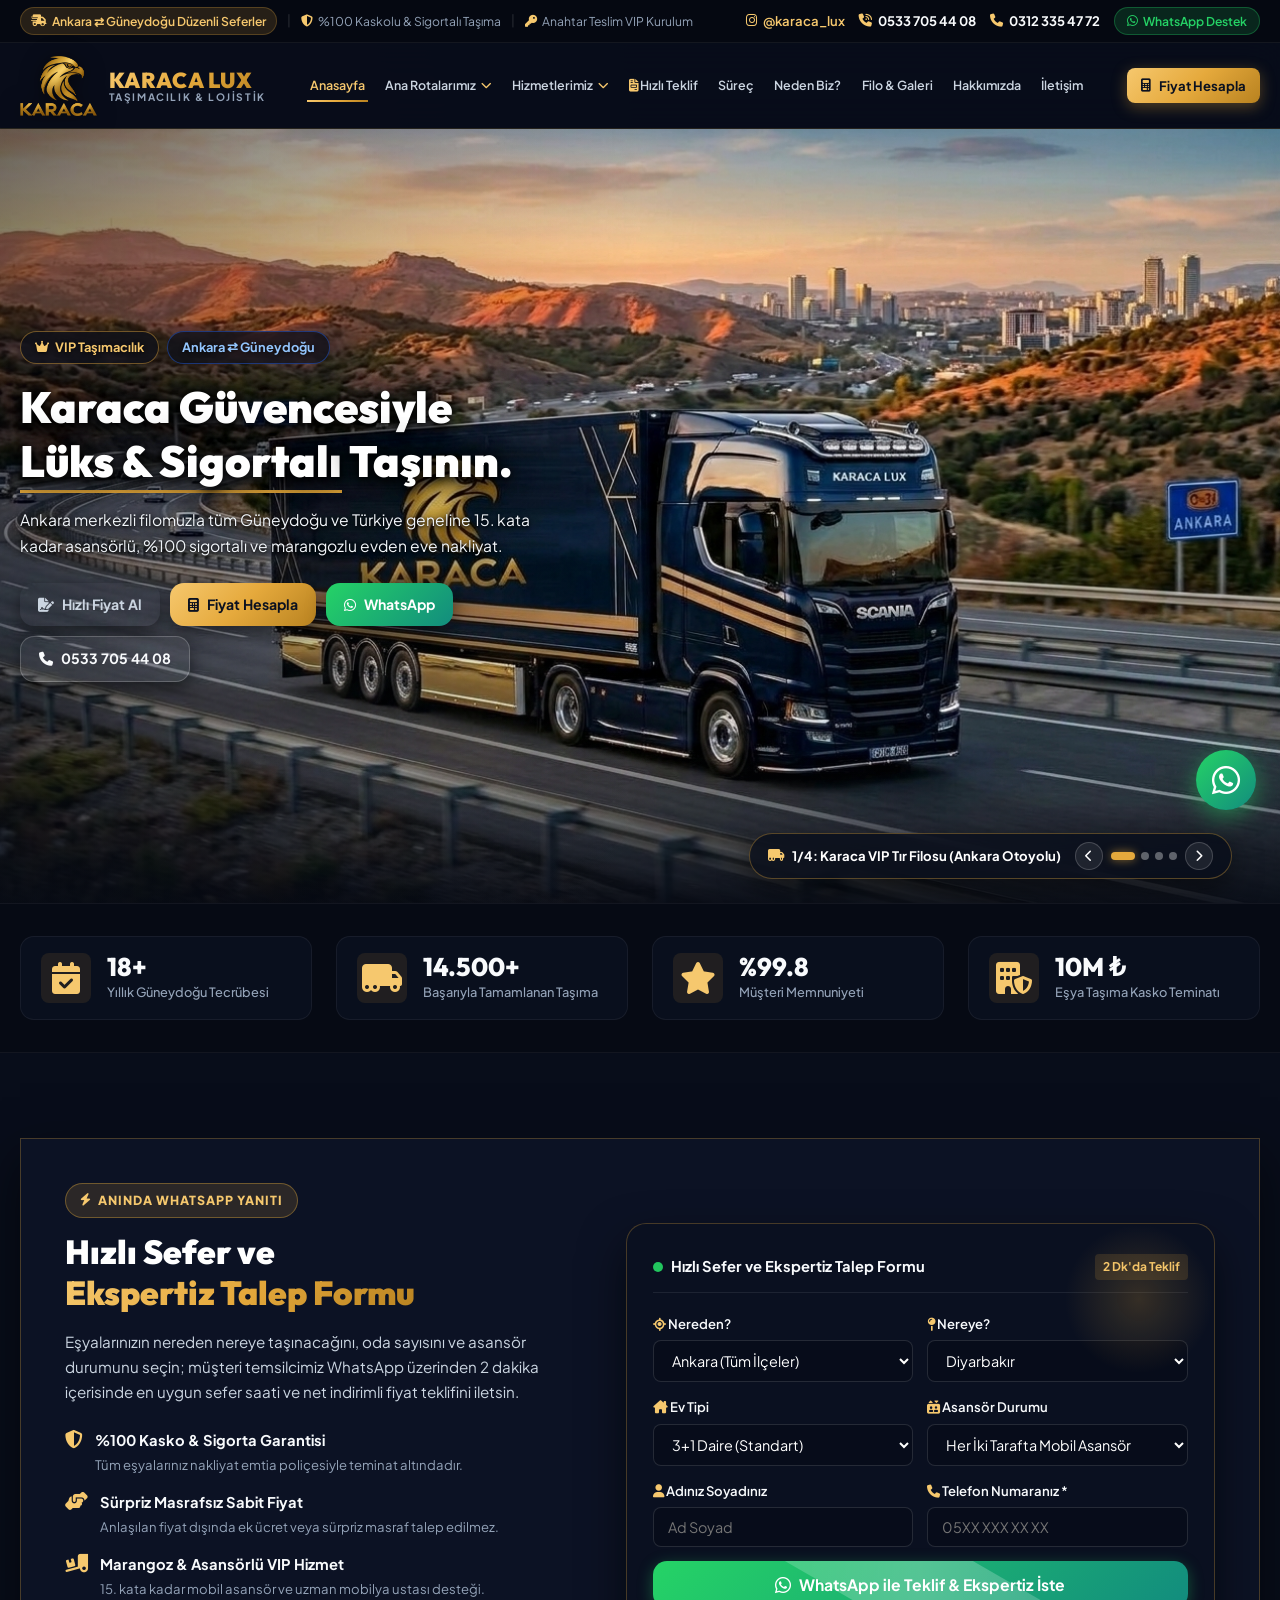
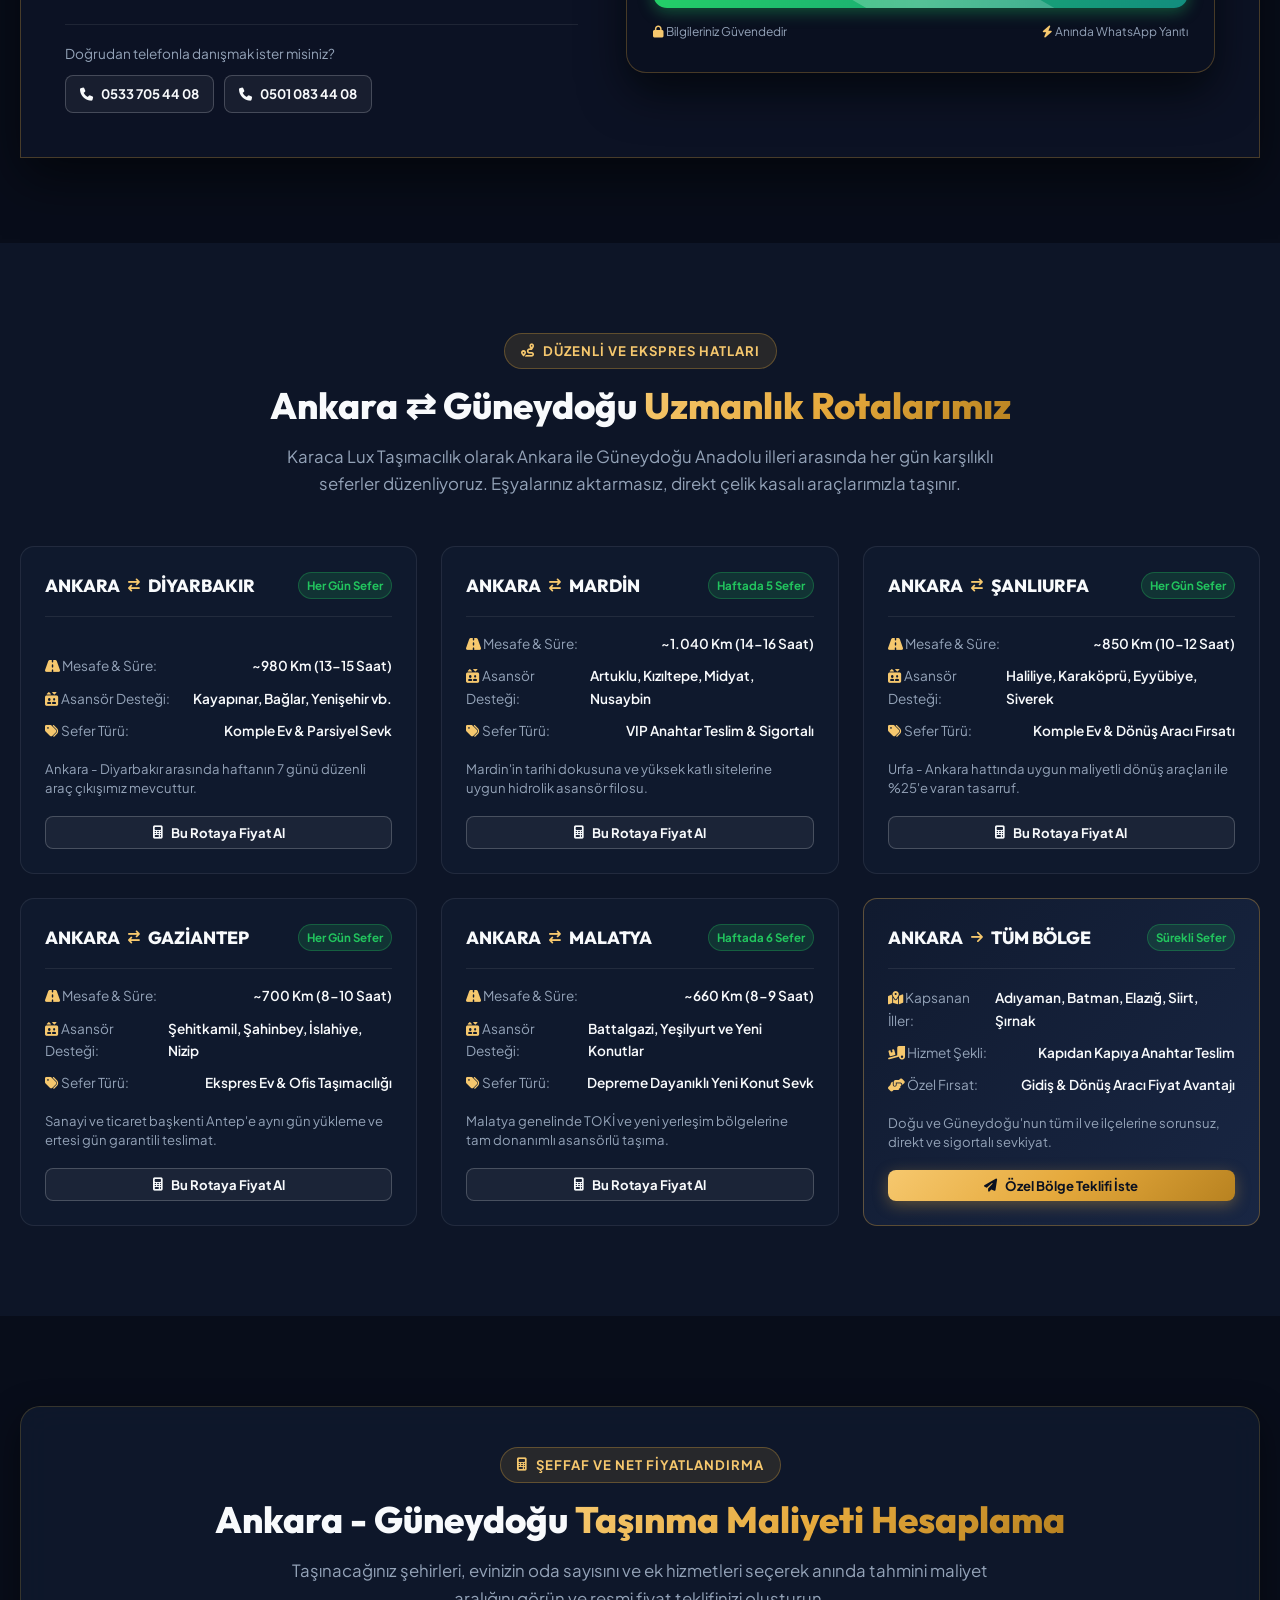
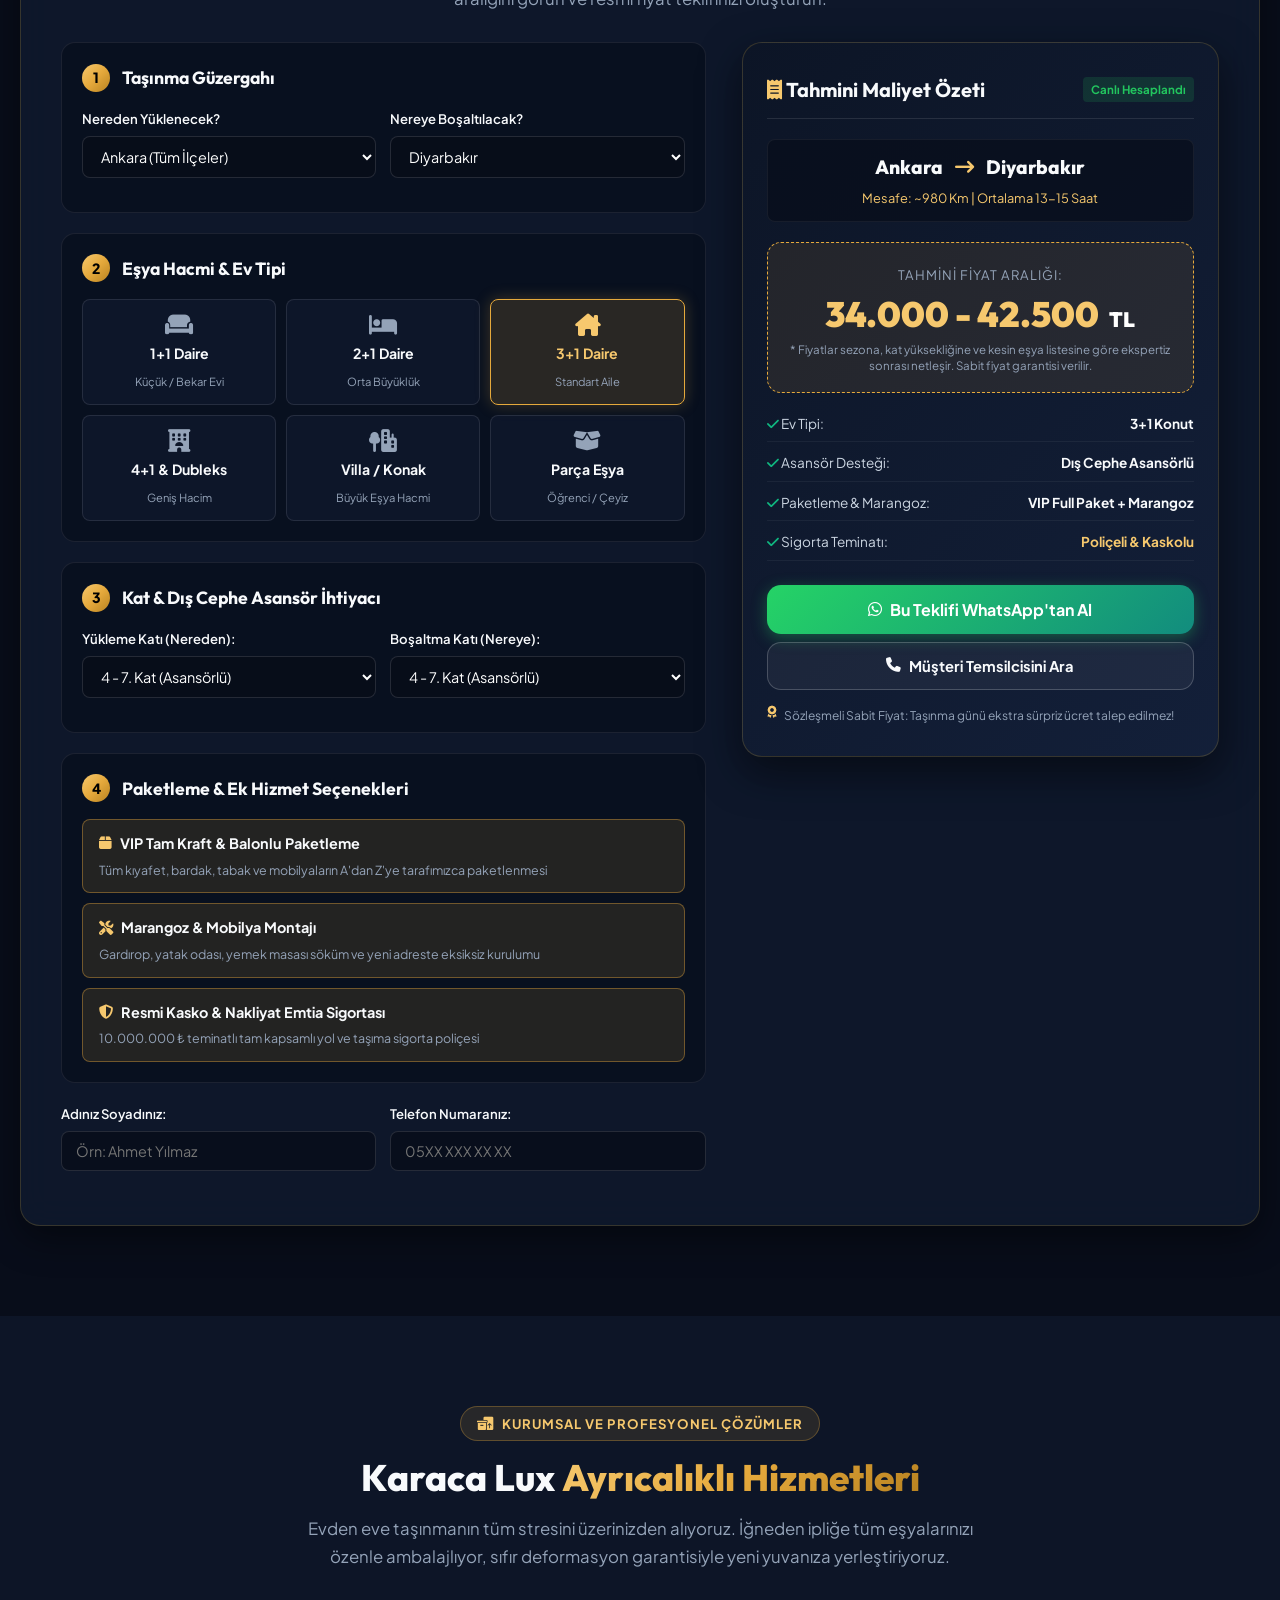
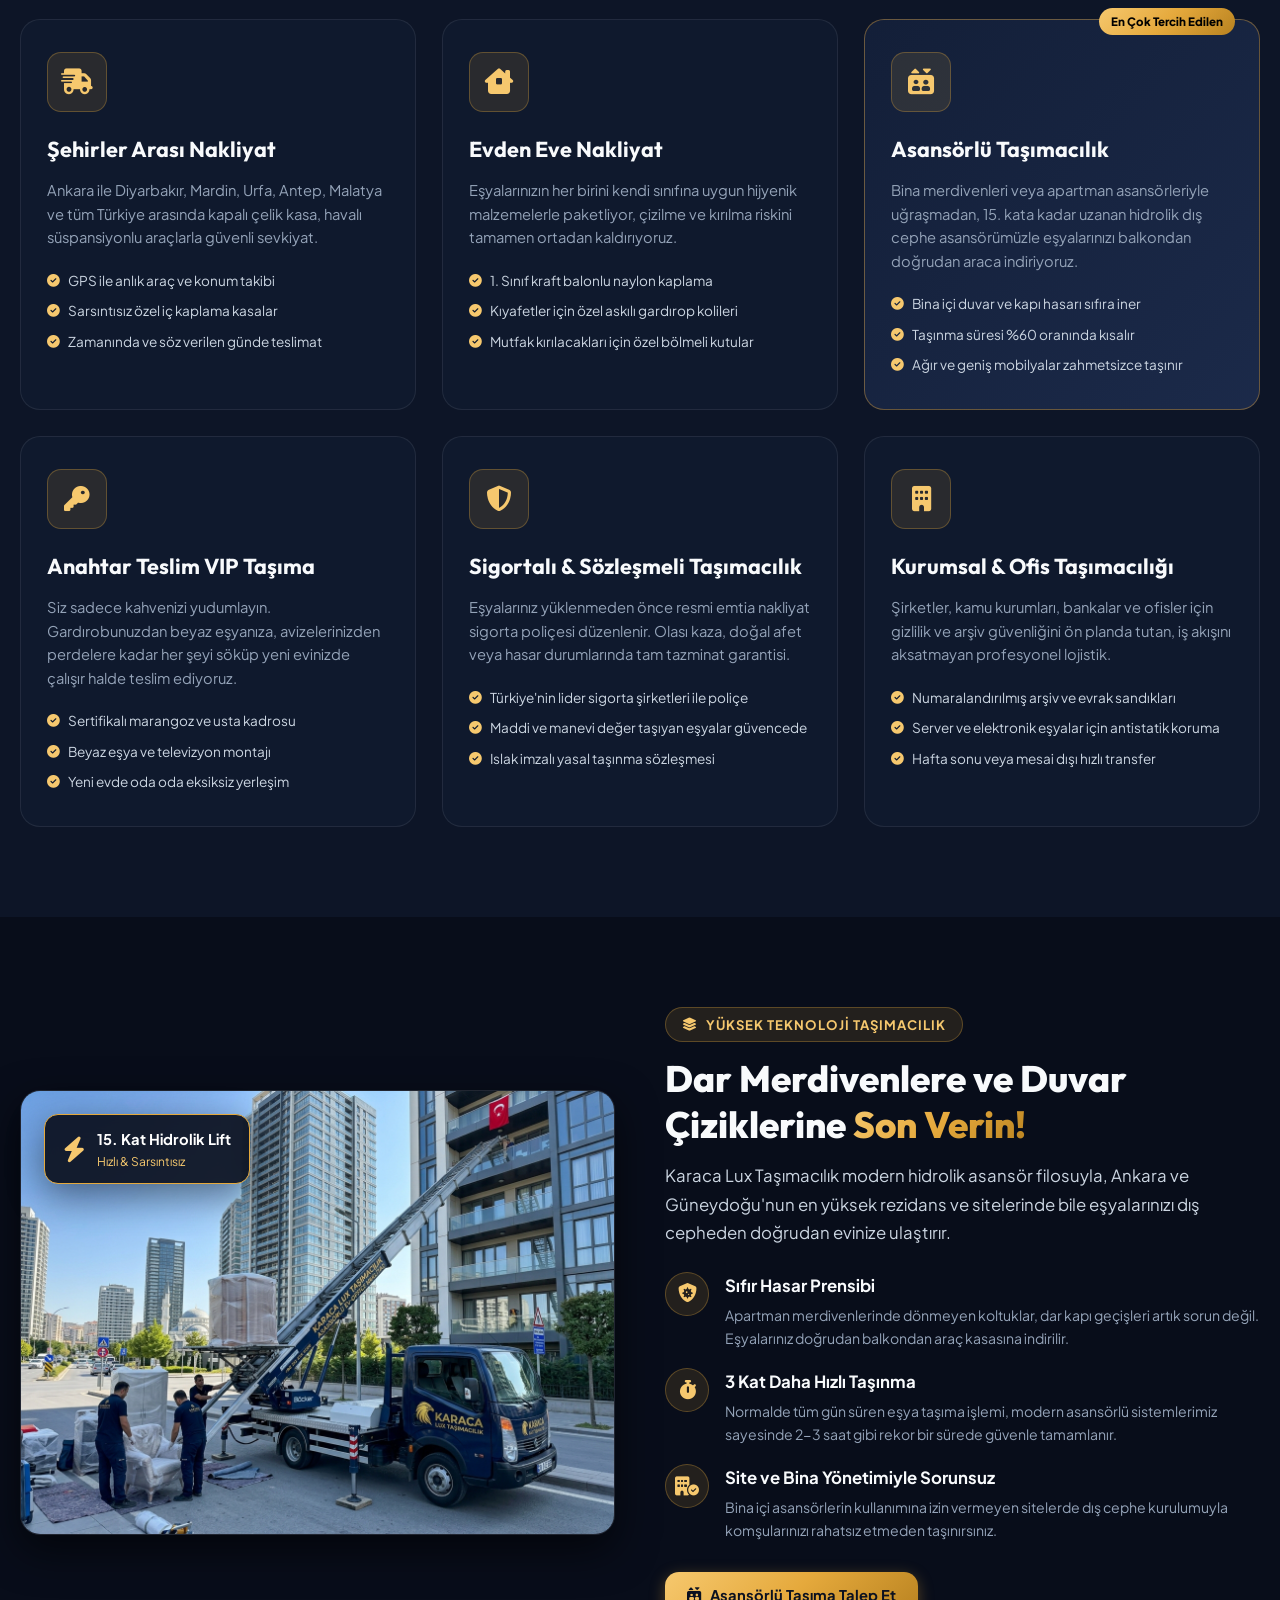
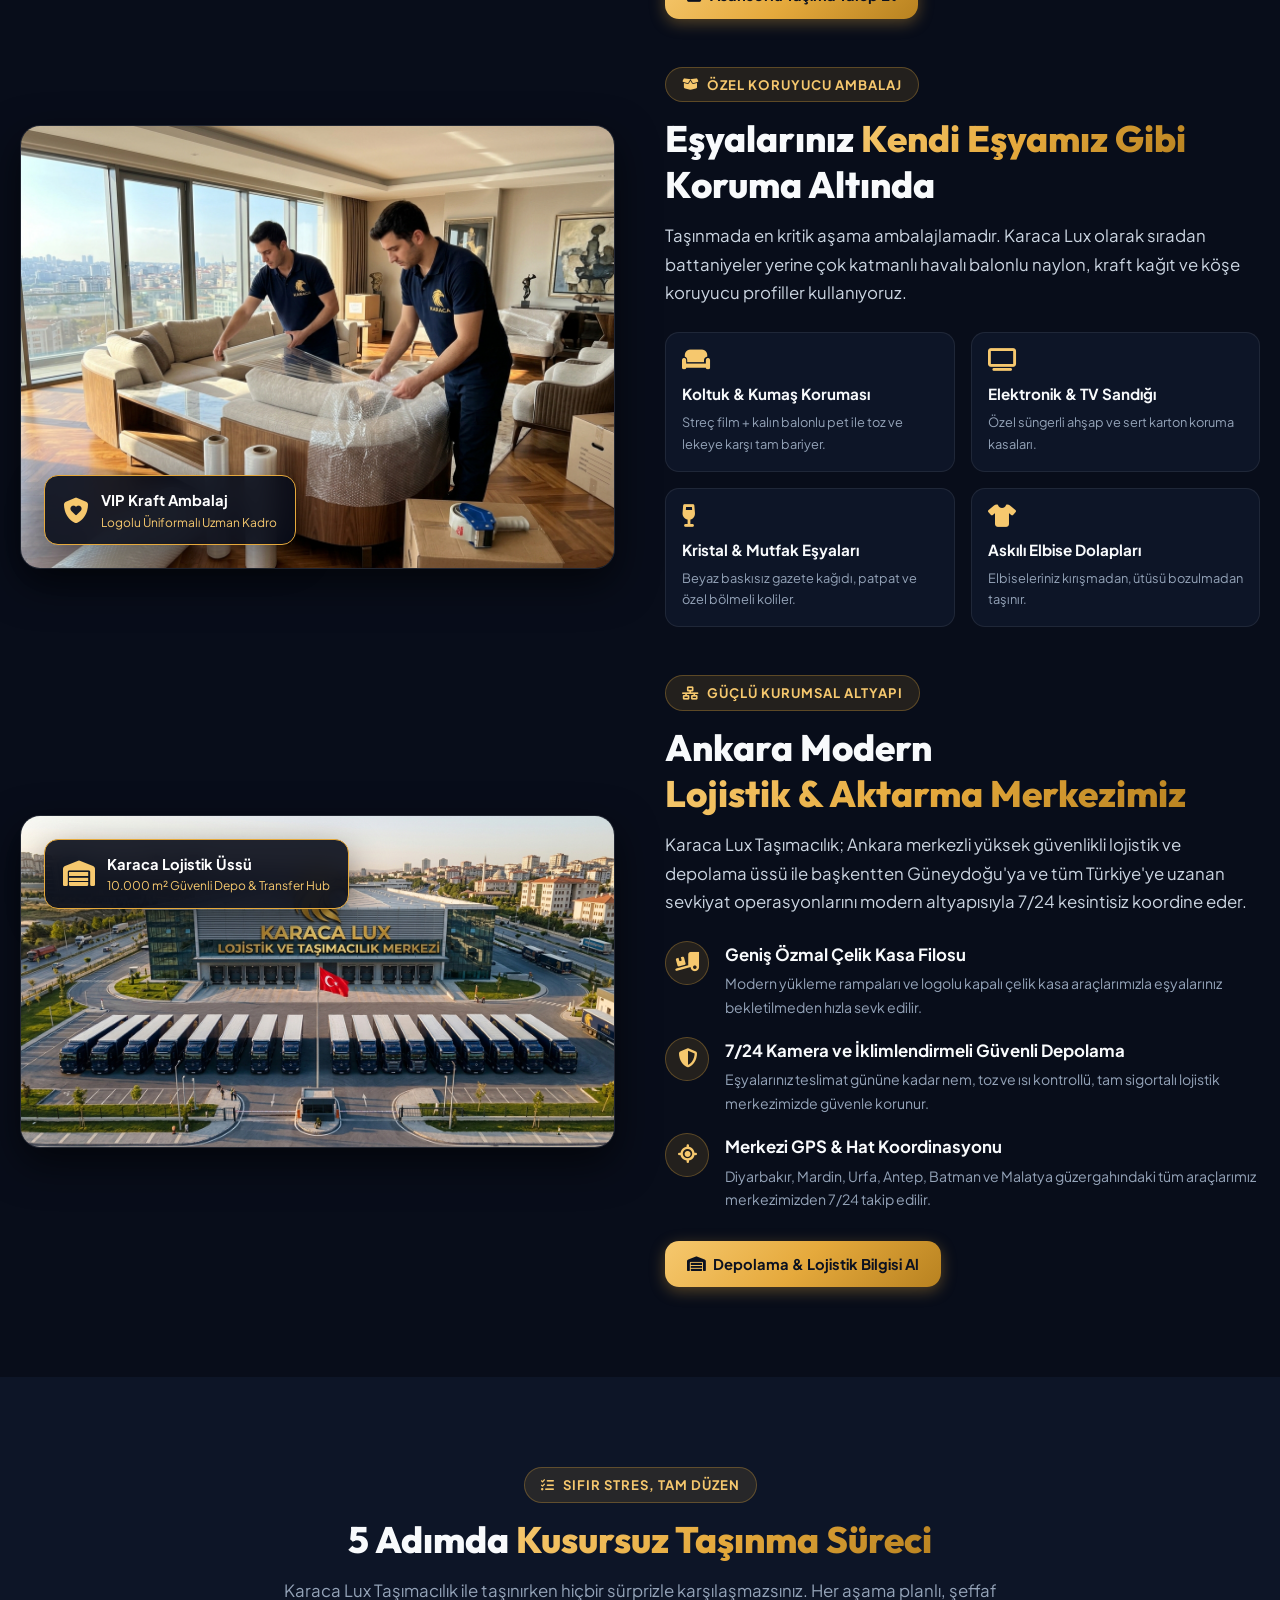
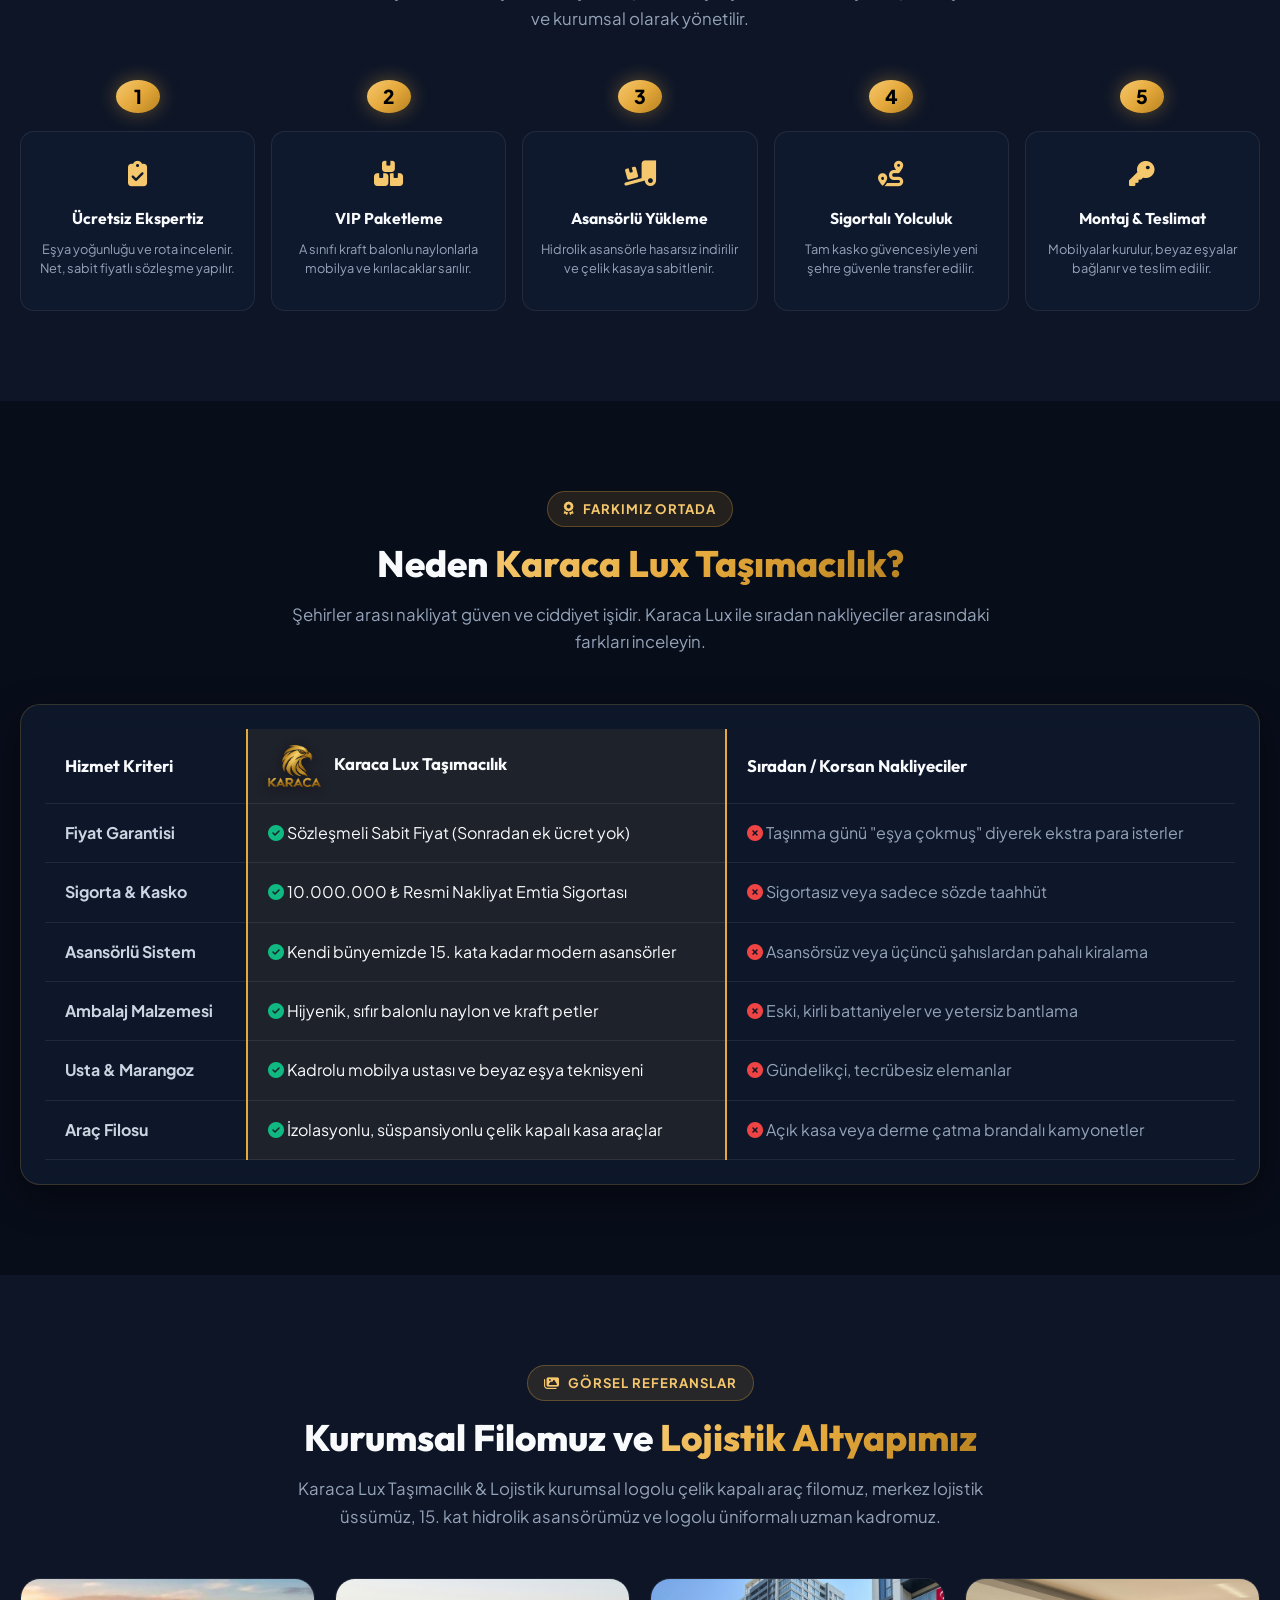
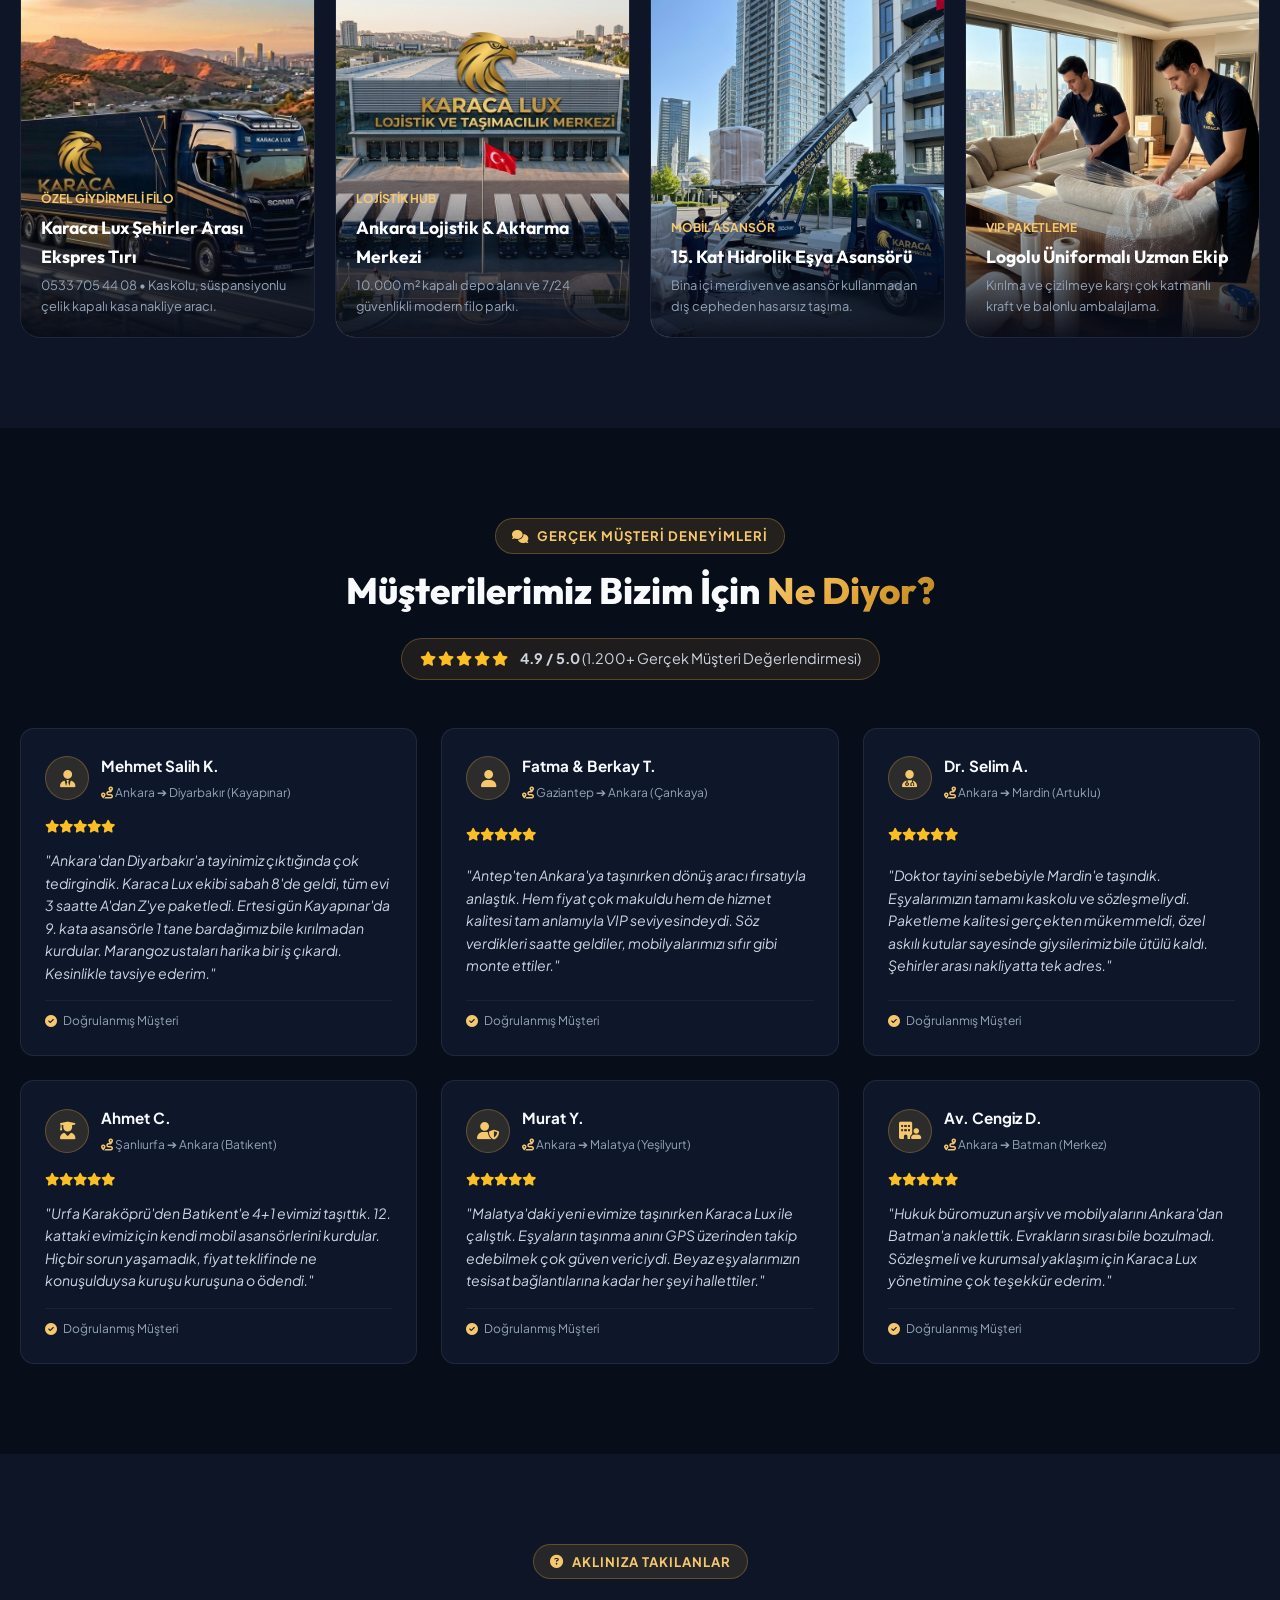
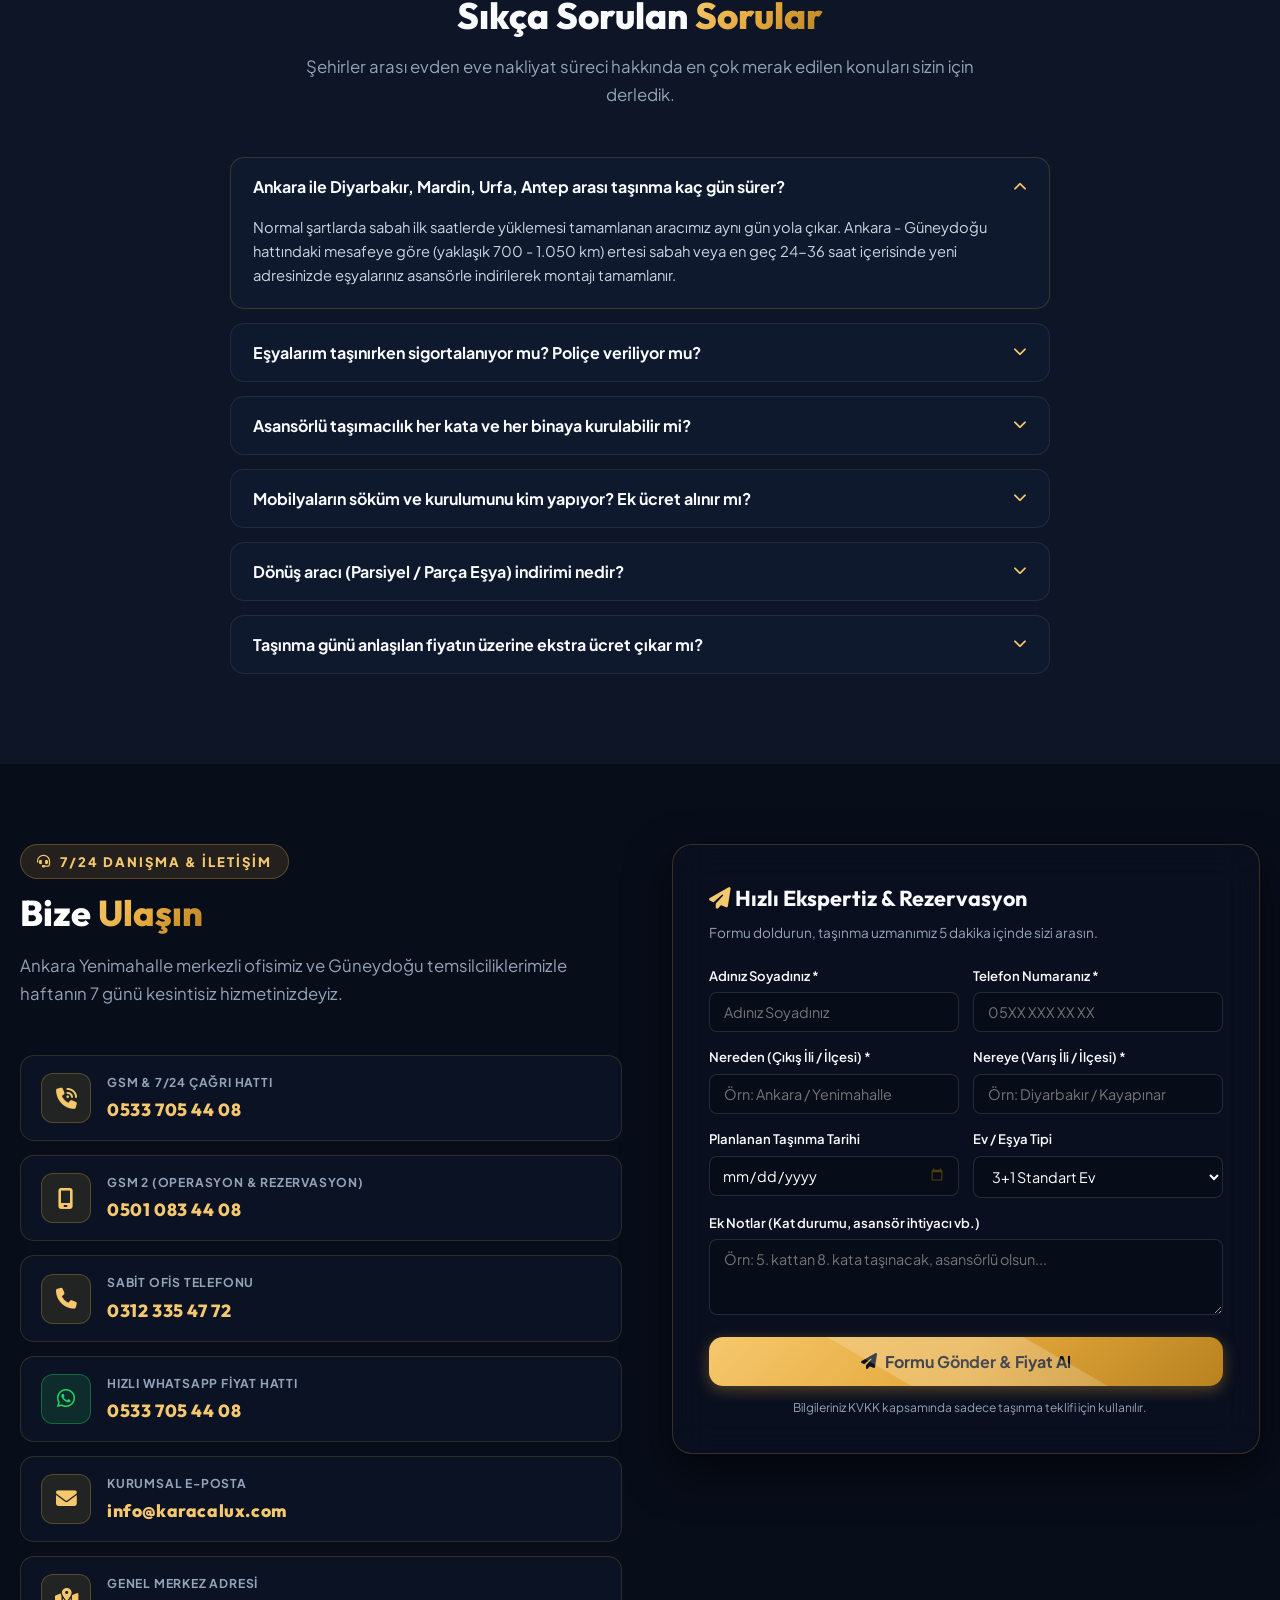
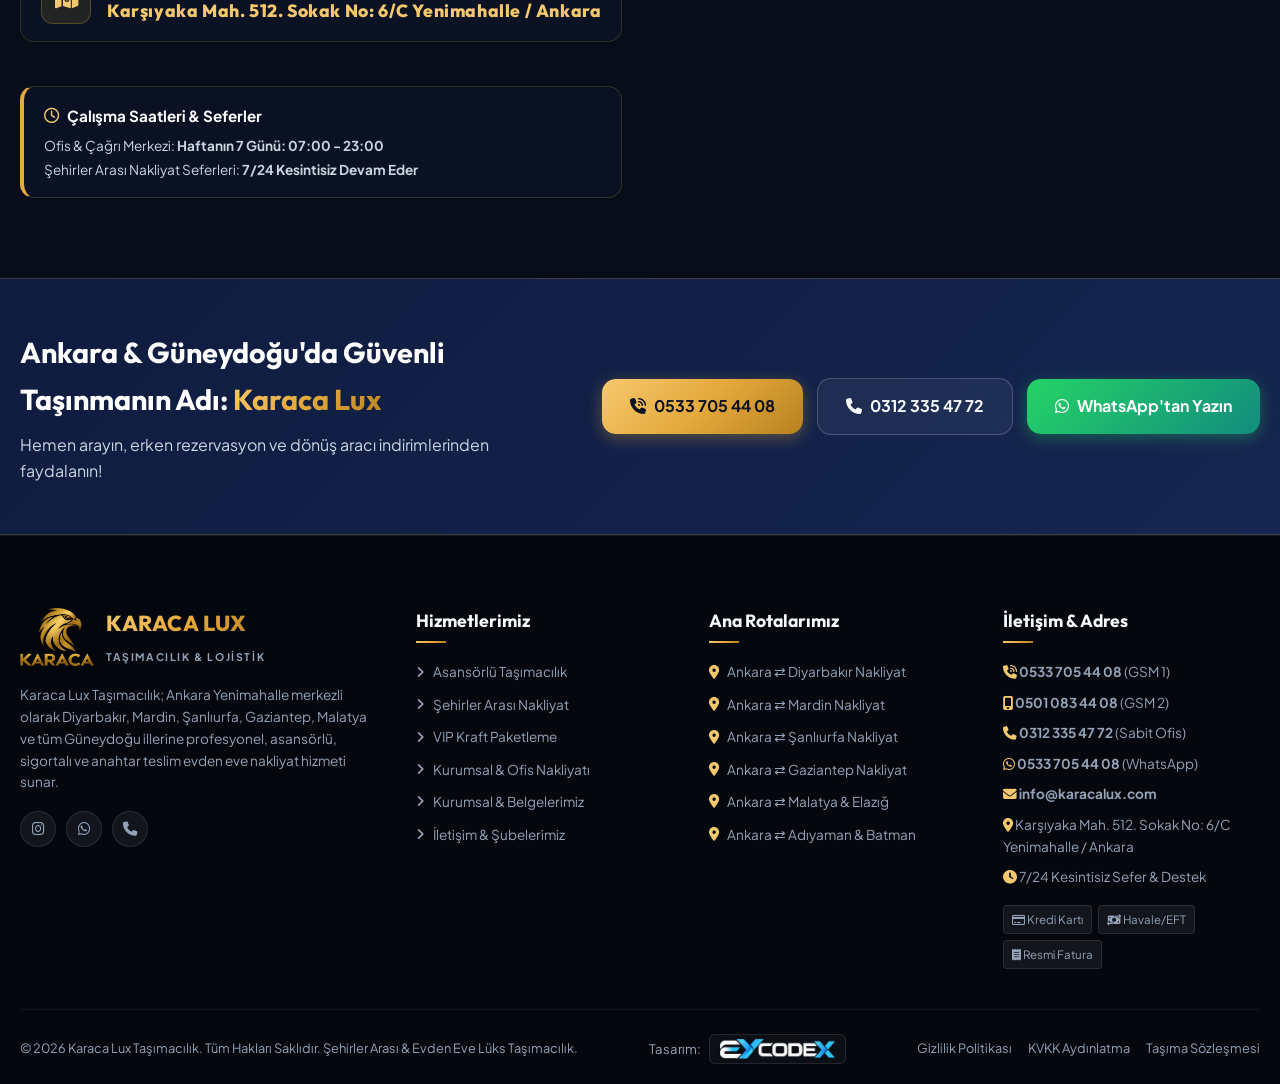
==== commit 92b6893a: "fix(contact): update official corporate email address to info@karacalux.com across all pages" ====
--- a/index.html
+++ b/index.html
@@ -1920,6 +1920,15 @@
               </div>
             </a>
 
+            <!-- E-Posta -->
+            <a href="mailto:info@karacalux.com" class="contact-card-item">
+              <div class="cc-icon"><i class="fa-solid fa-envelope"></i></div>
+              <div class="cc-details">
+                <span class="cc-label">Kurumsal E-Posta</span>
+                <strong class="cc-value">info@karacalux.com</strong>
+              </div>
+            </a>
+
             <!-- Adres -->
             <div class="contact-card-item">
               <div class="cc-icon"><i class="fa-solid fa-map-location-dot"></i></div>
@@ -2087,6 +2096,7 @@
             <p><i class="fa-solid fa-mobile-screen text-gold"></i> <a href="tel:+905010834408"><strong>0501 083 44 08</strong></a> (GSM 2)</p>
             <p><i class="fa-solid fa-phone text-gold"></i> <a href="tel:03123354772"><strong>0312 335 47 72</strong></a> (Sabit Ofis)</p>
             <p><i class="fa-brands fa-whatsapp text-gold"></i> <a href="https://wa.me/905337054408" target="_blank"><strong>0533 705 44 08</strong></a> (WhatsApp)</p>
+            <p><i class="fa-solid fa-envelope text-gold"></i> <a href="mailto:info@karacalux.com"><strong>info@karacalux.com</strong></a></p>
             <p><i class="fa-solid fa-location-dot text-gold"></i> Karşıyaka Mah. 512. Sokak No: 6/C Yenimahalle / Ankara</p>
             <p><i class="fa-solid fa-clock text-gold"></i> 7/24 Kesintisiz Sefer & Destek</p>
           </div>
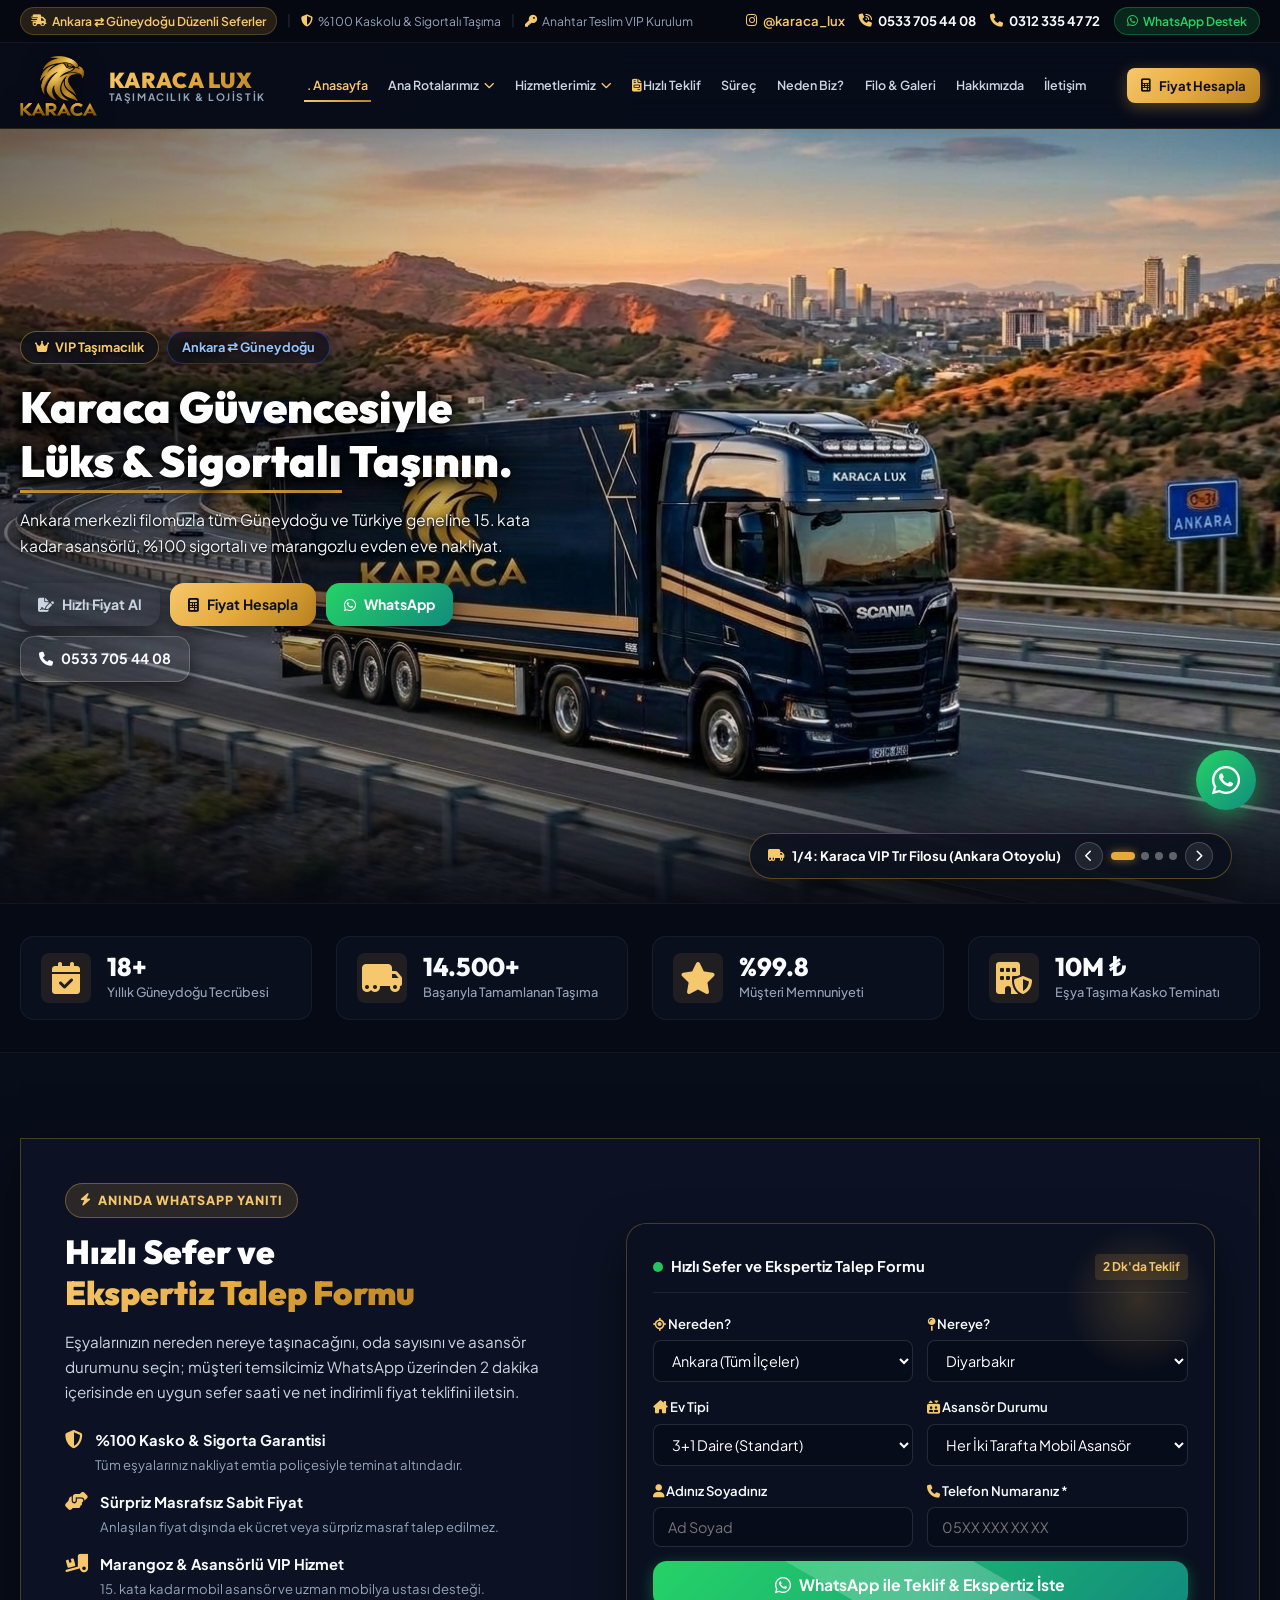
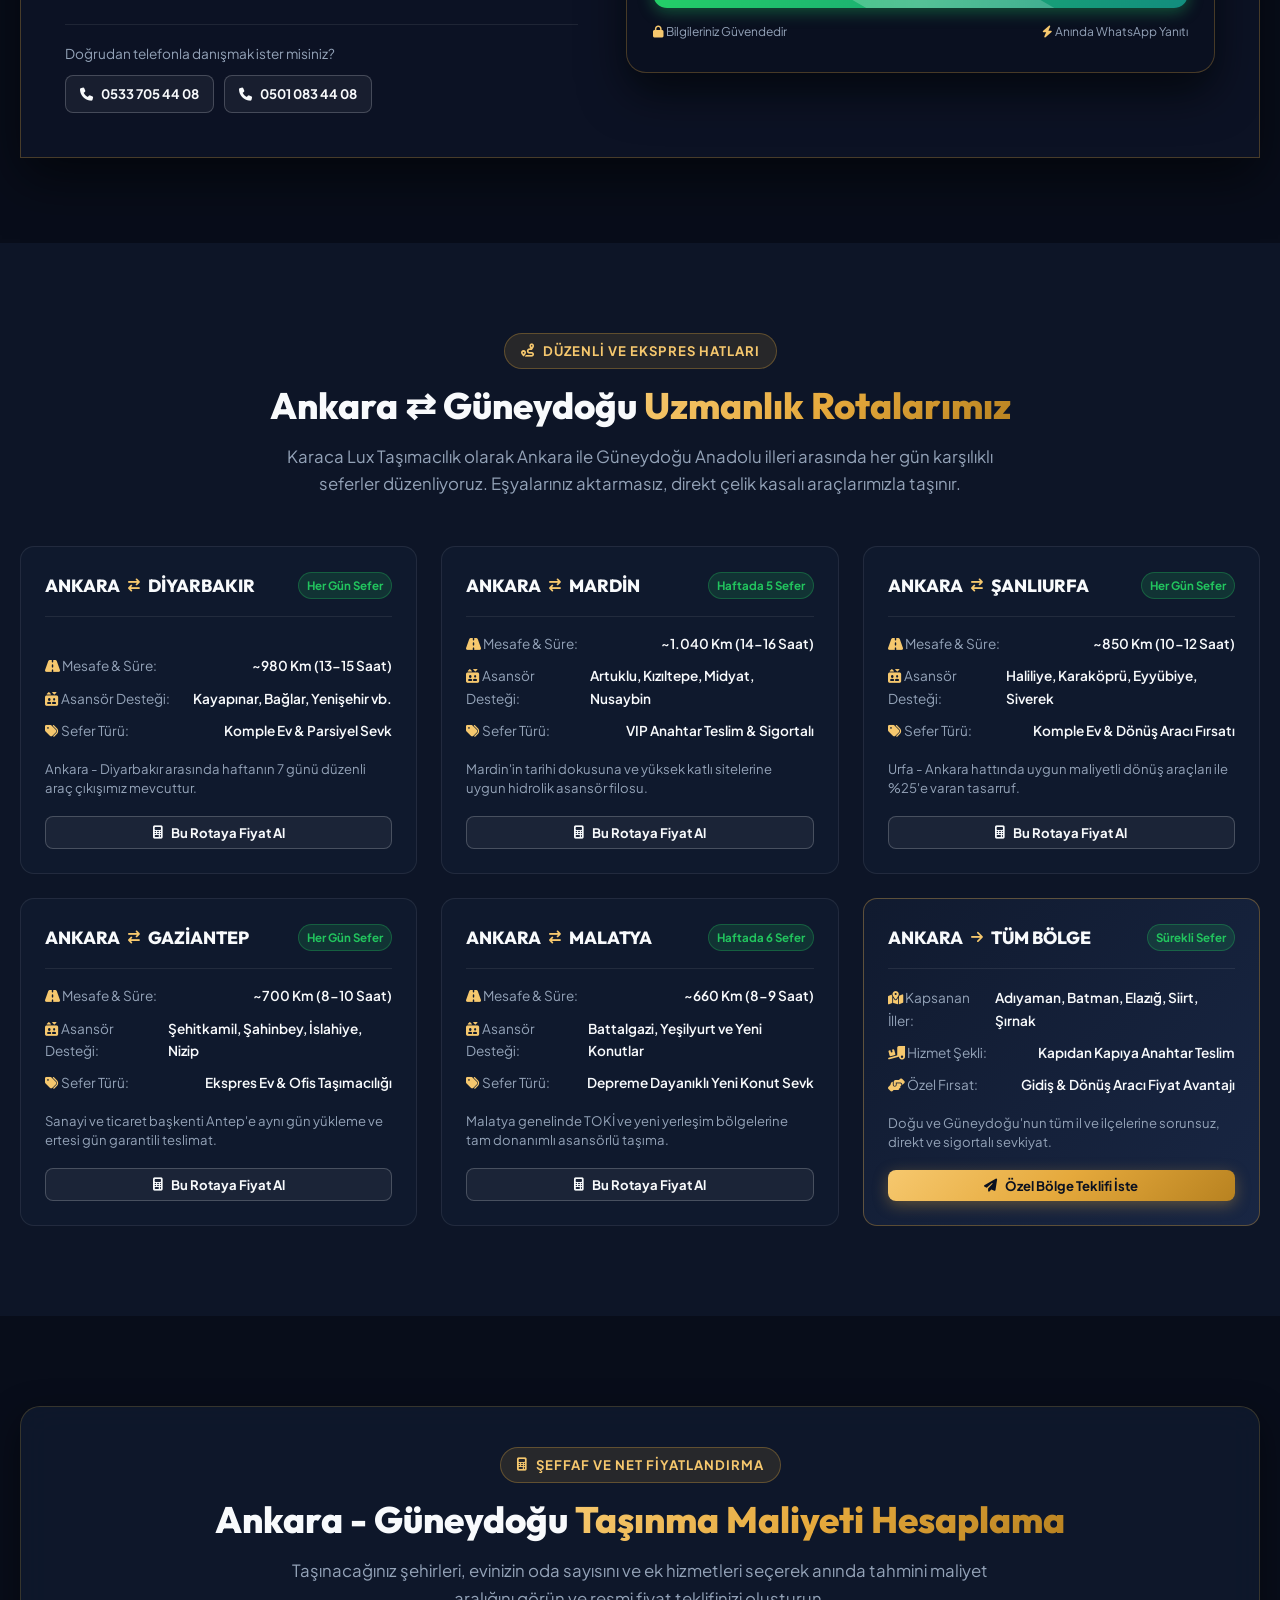
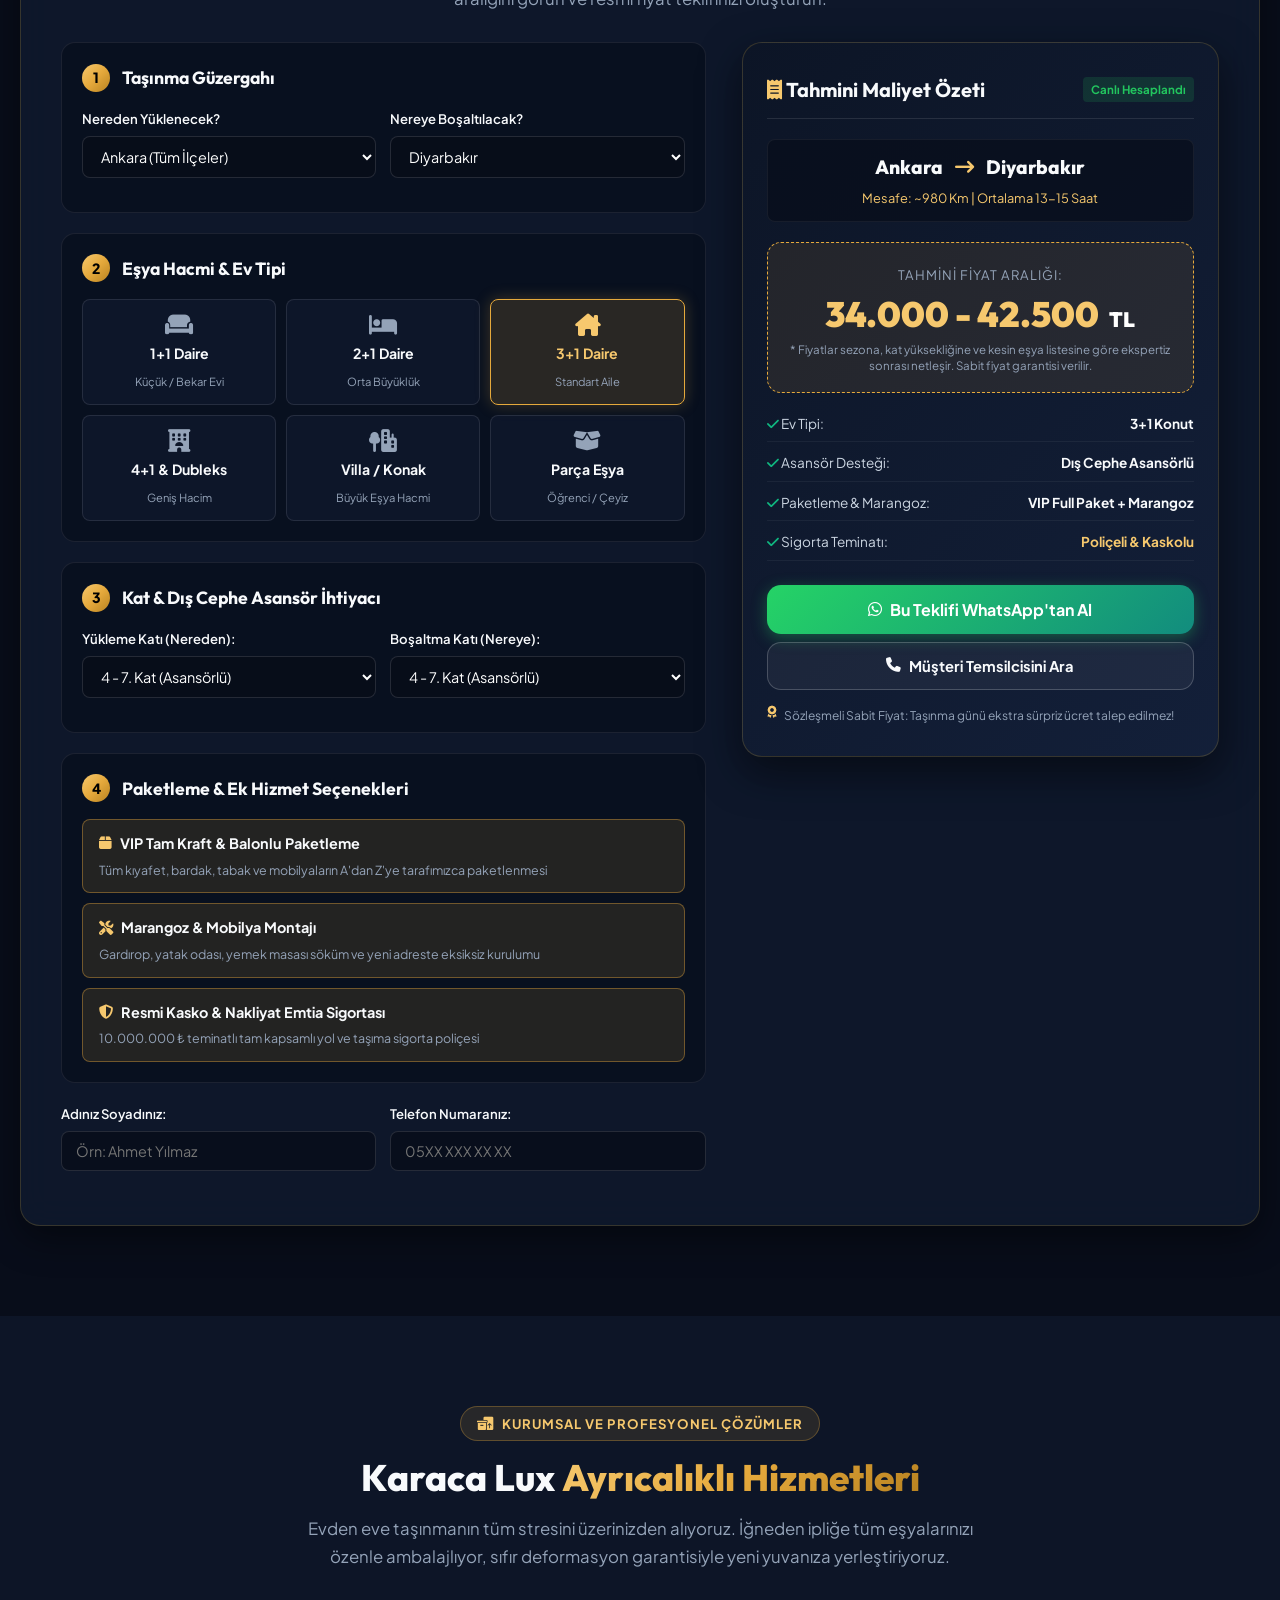
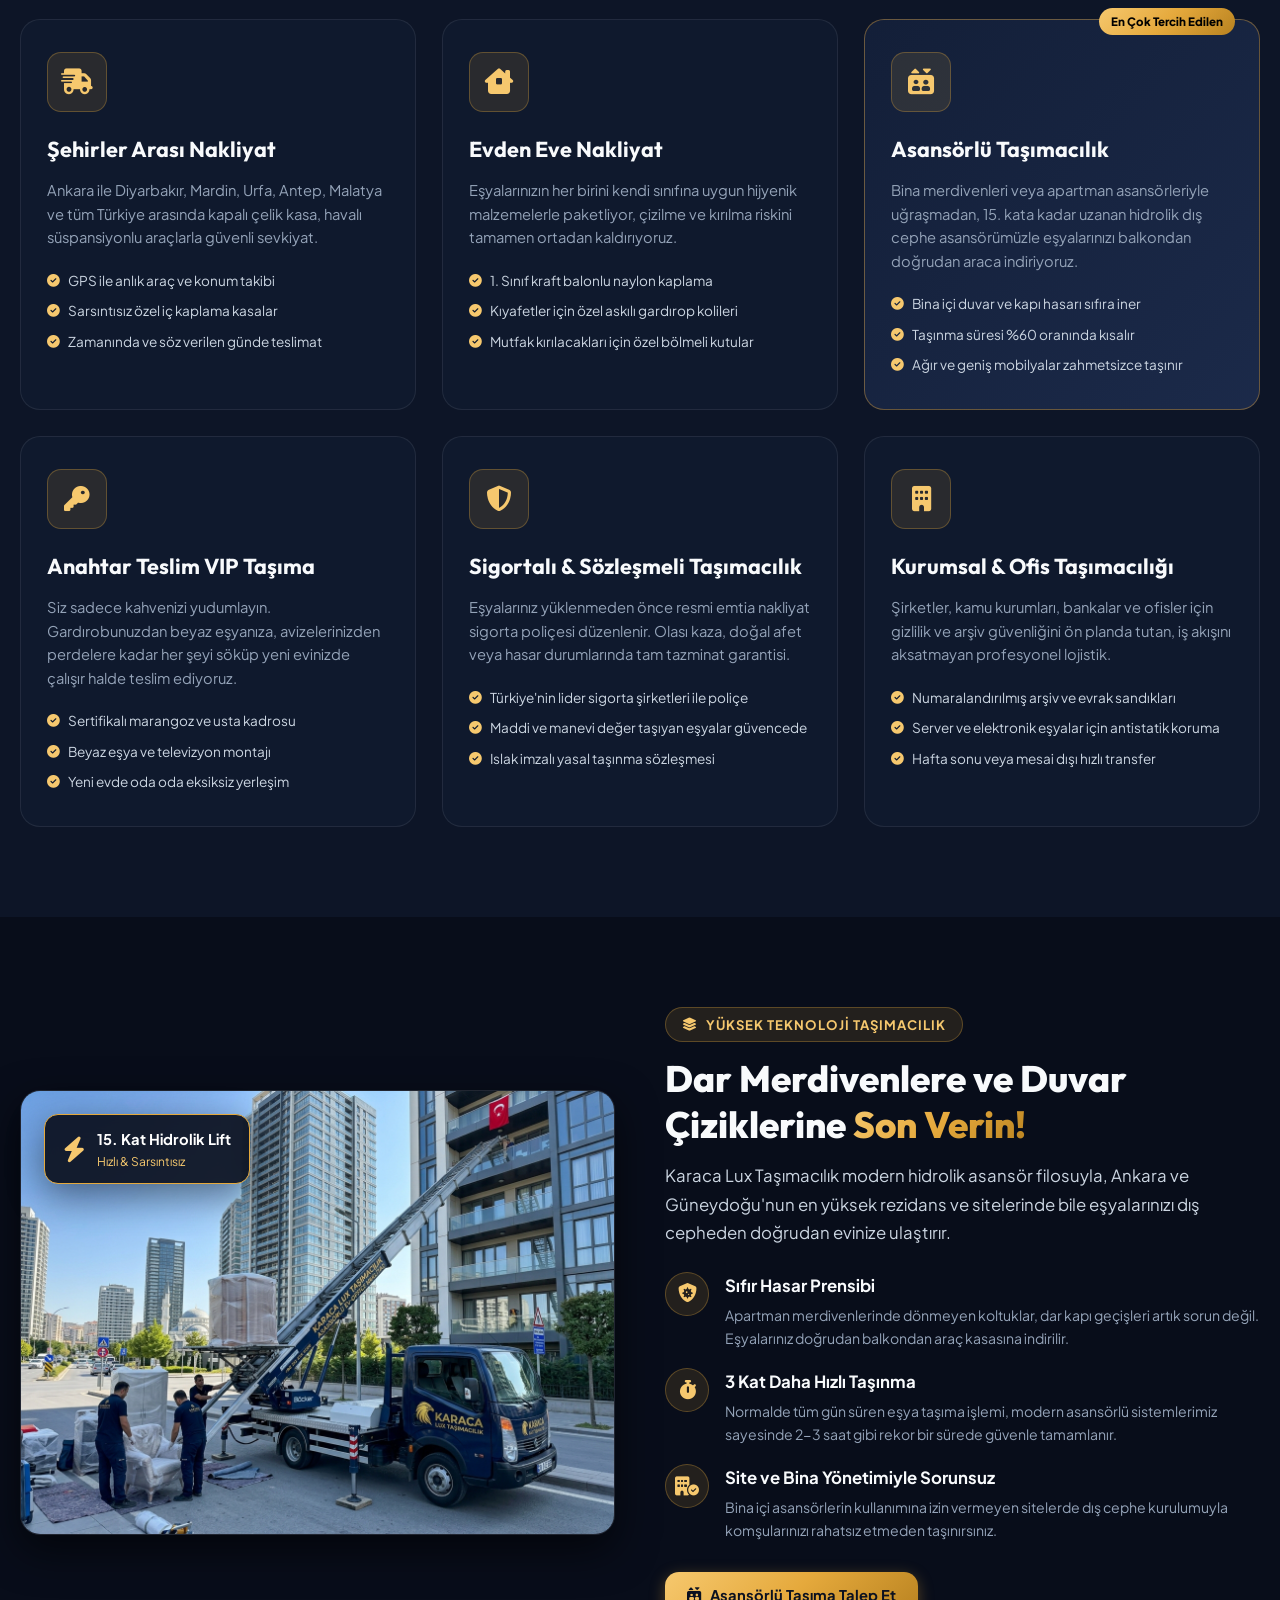
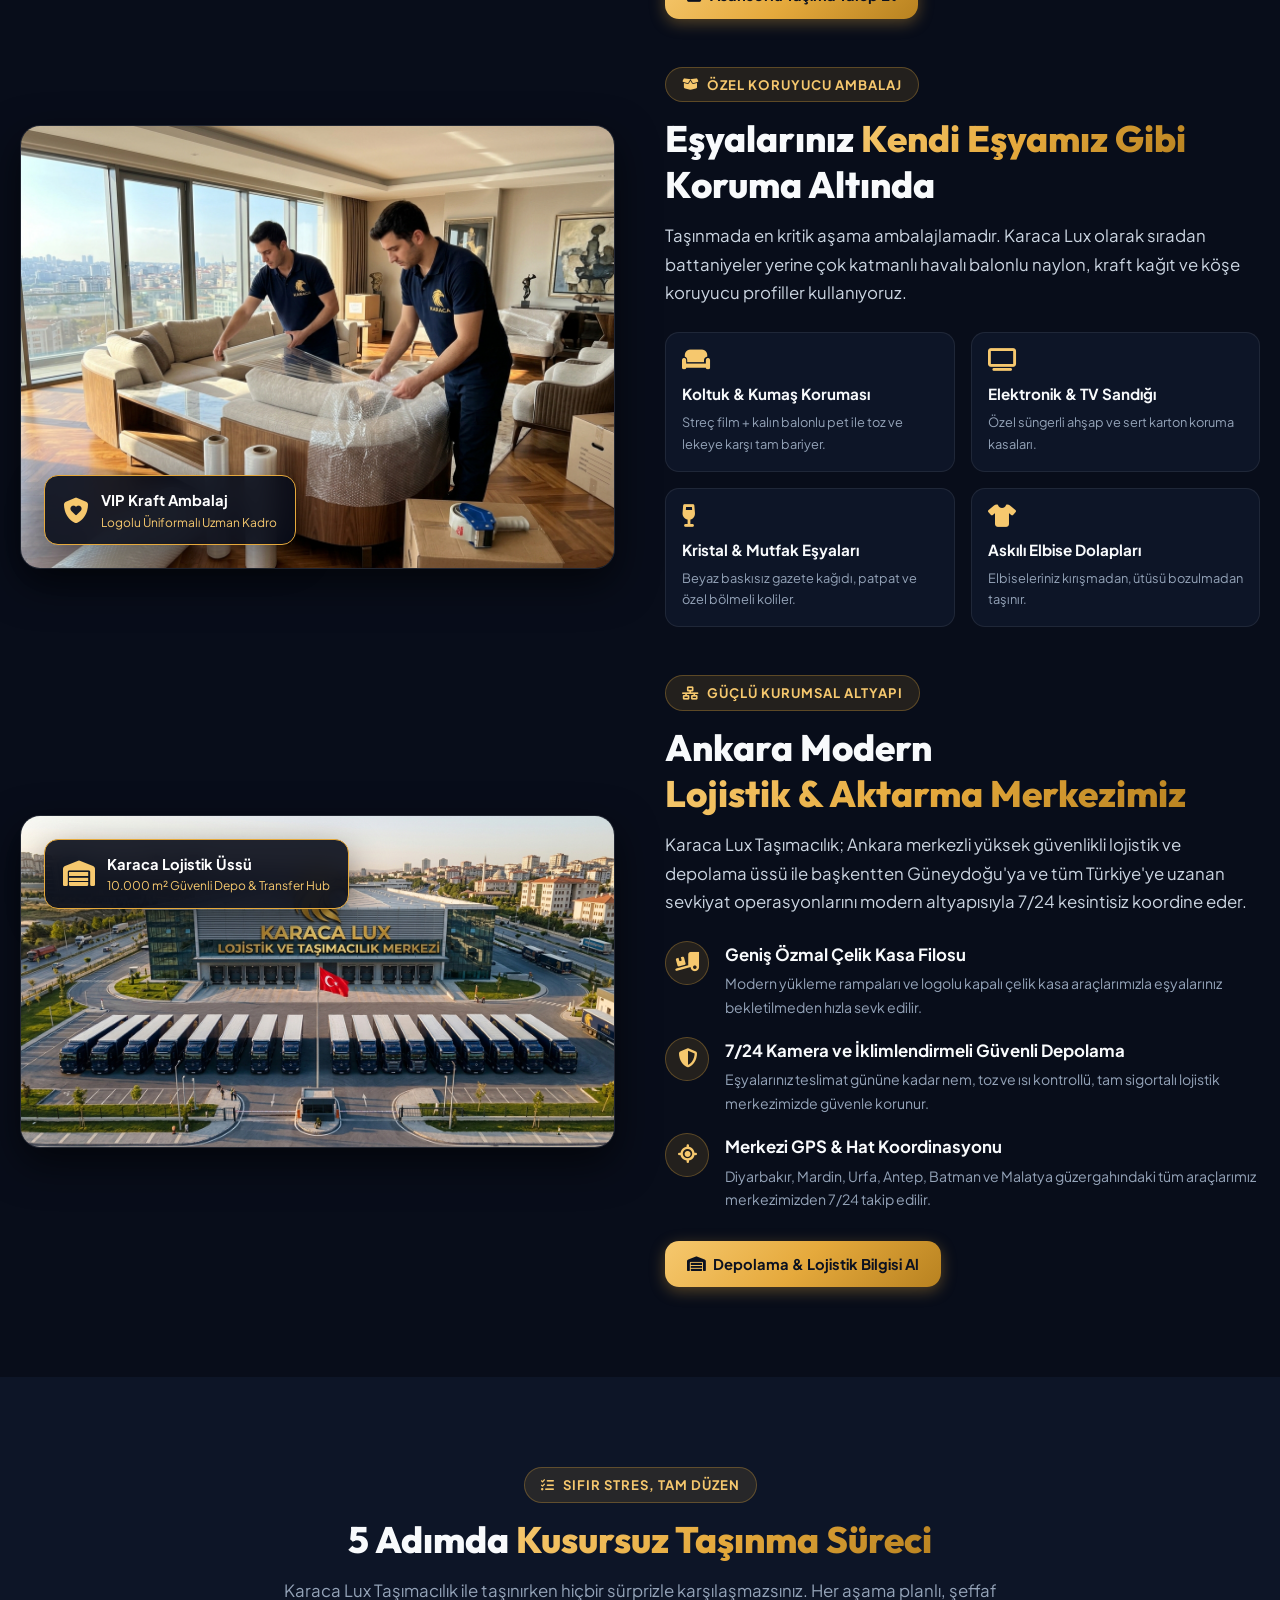
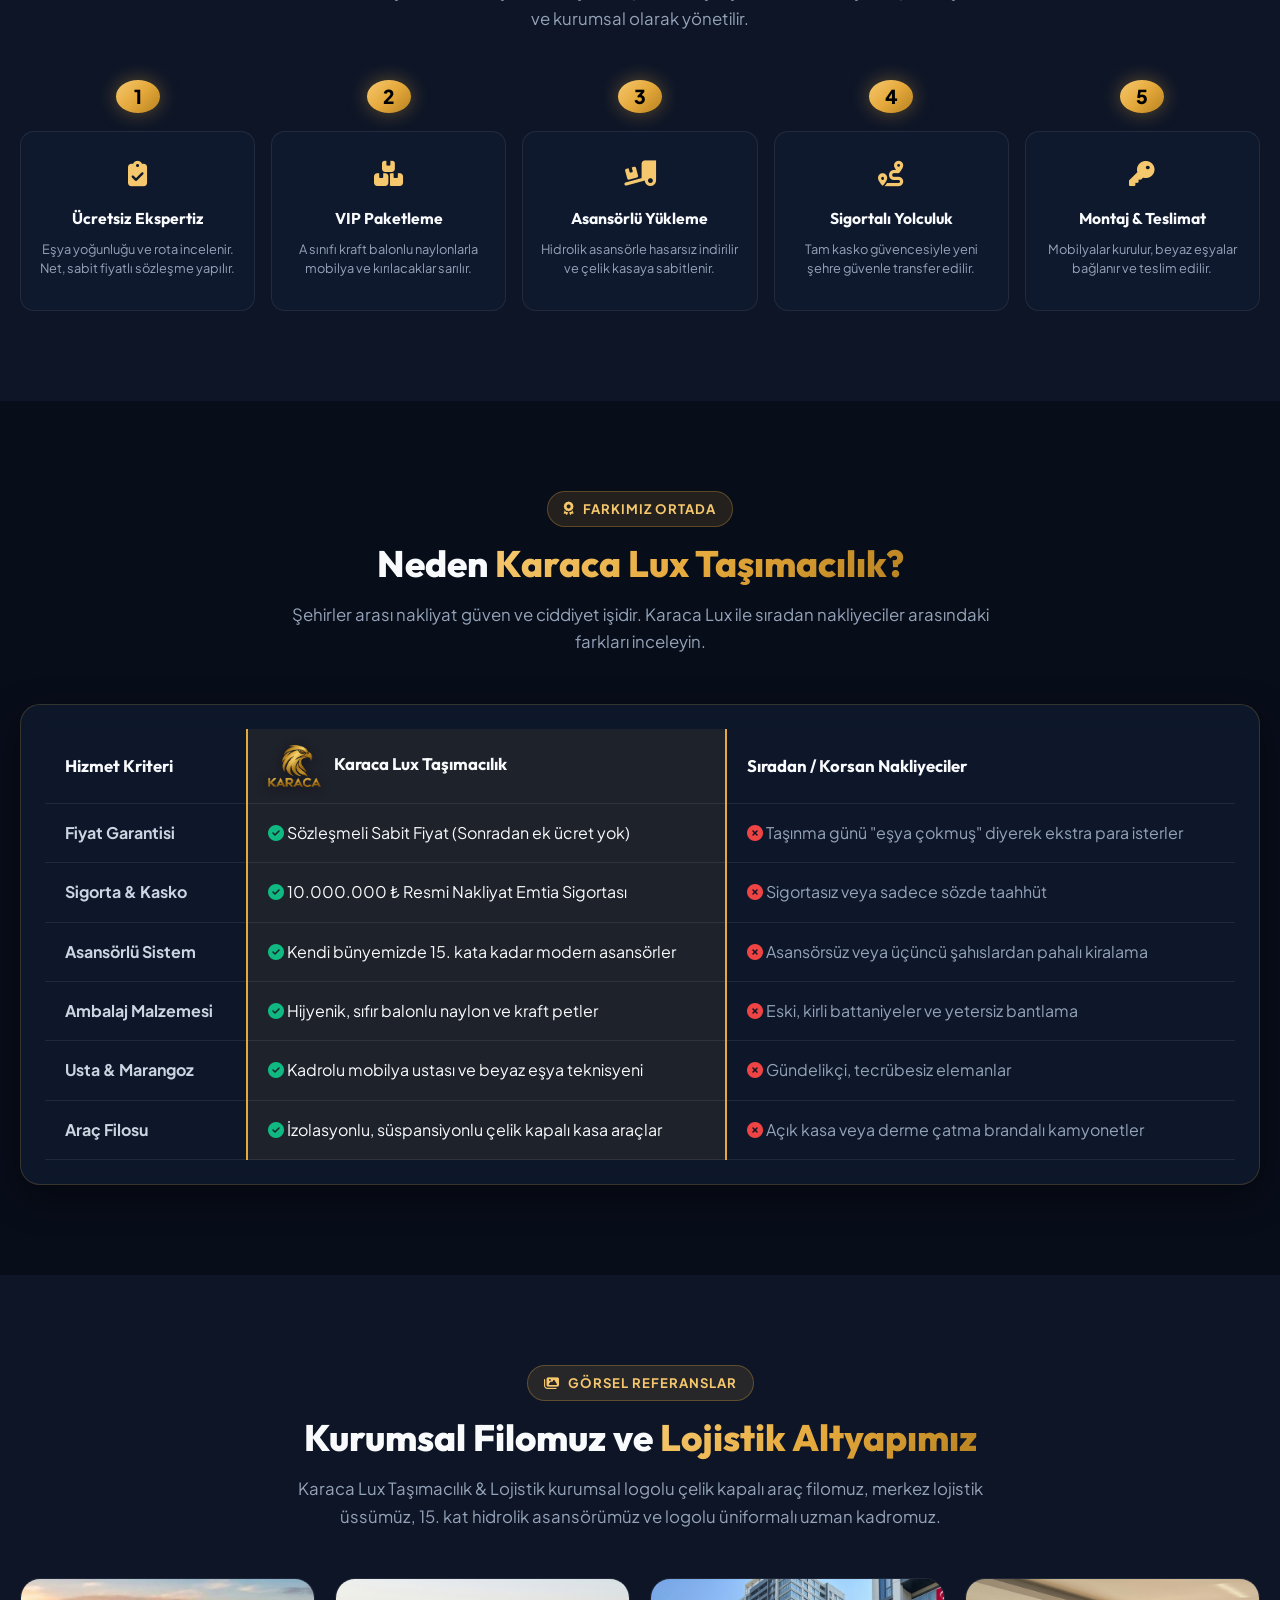
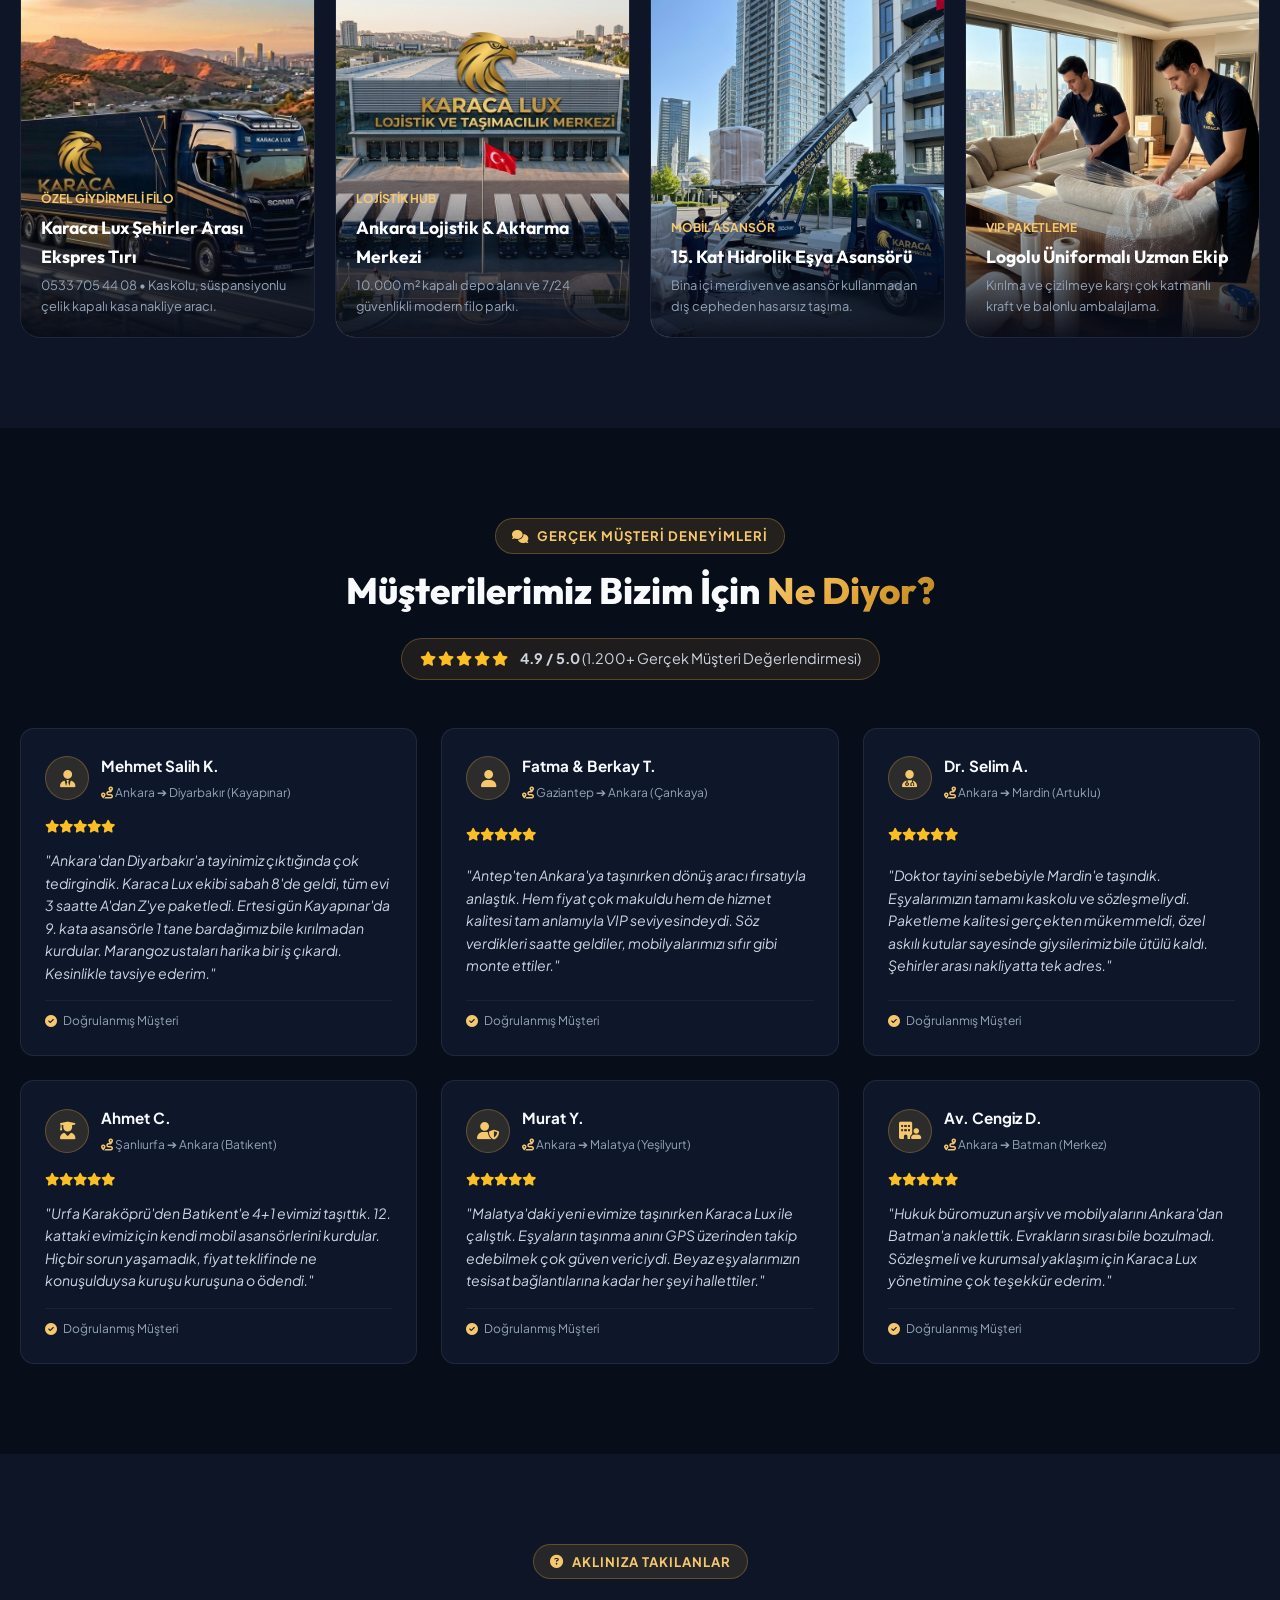
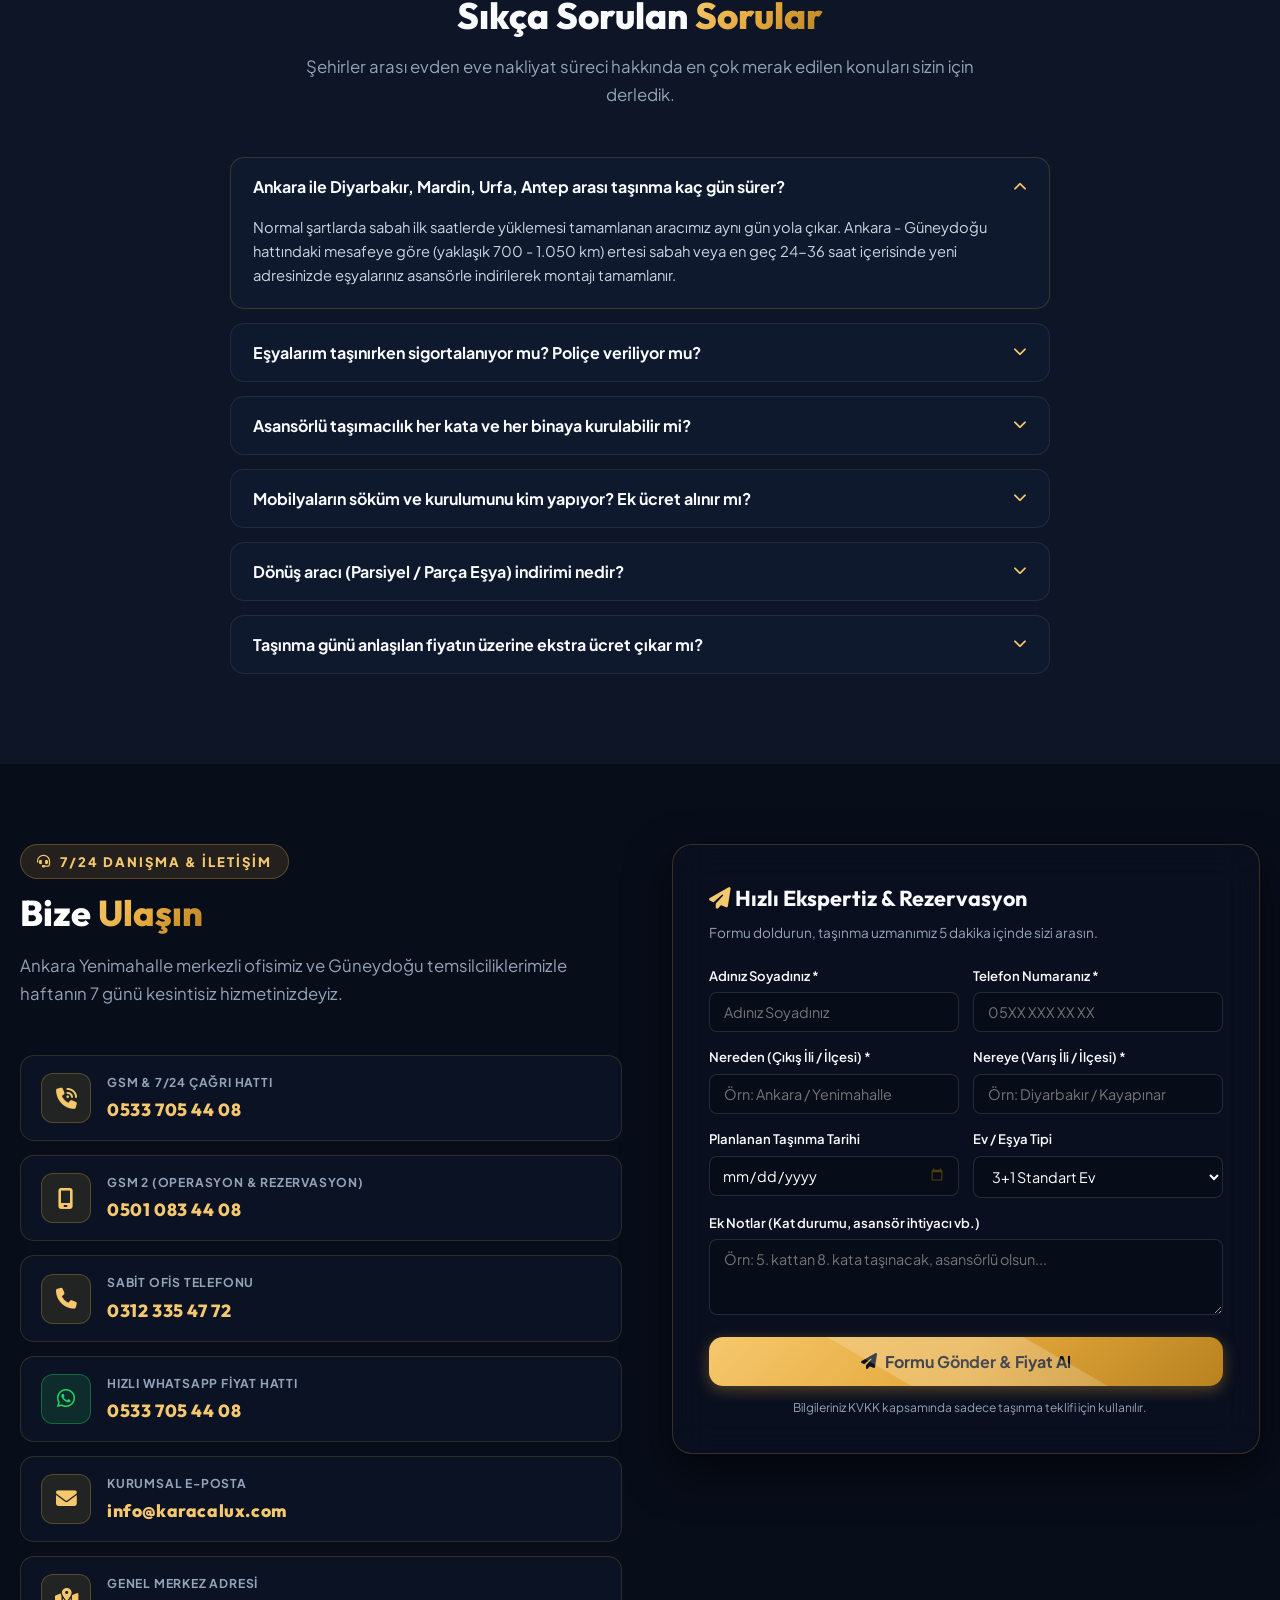
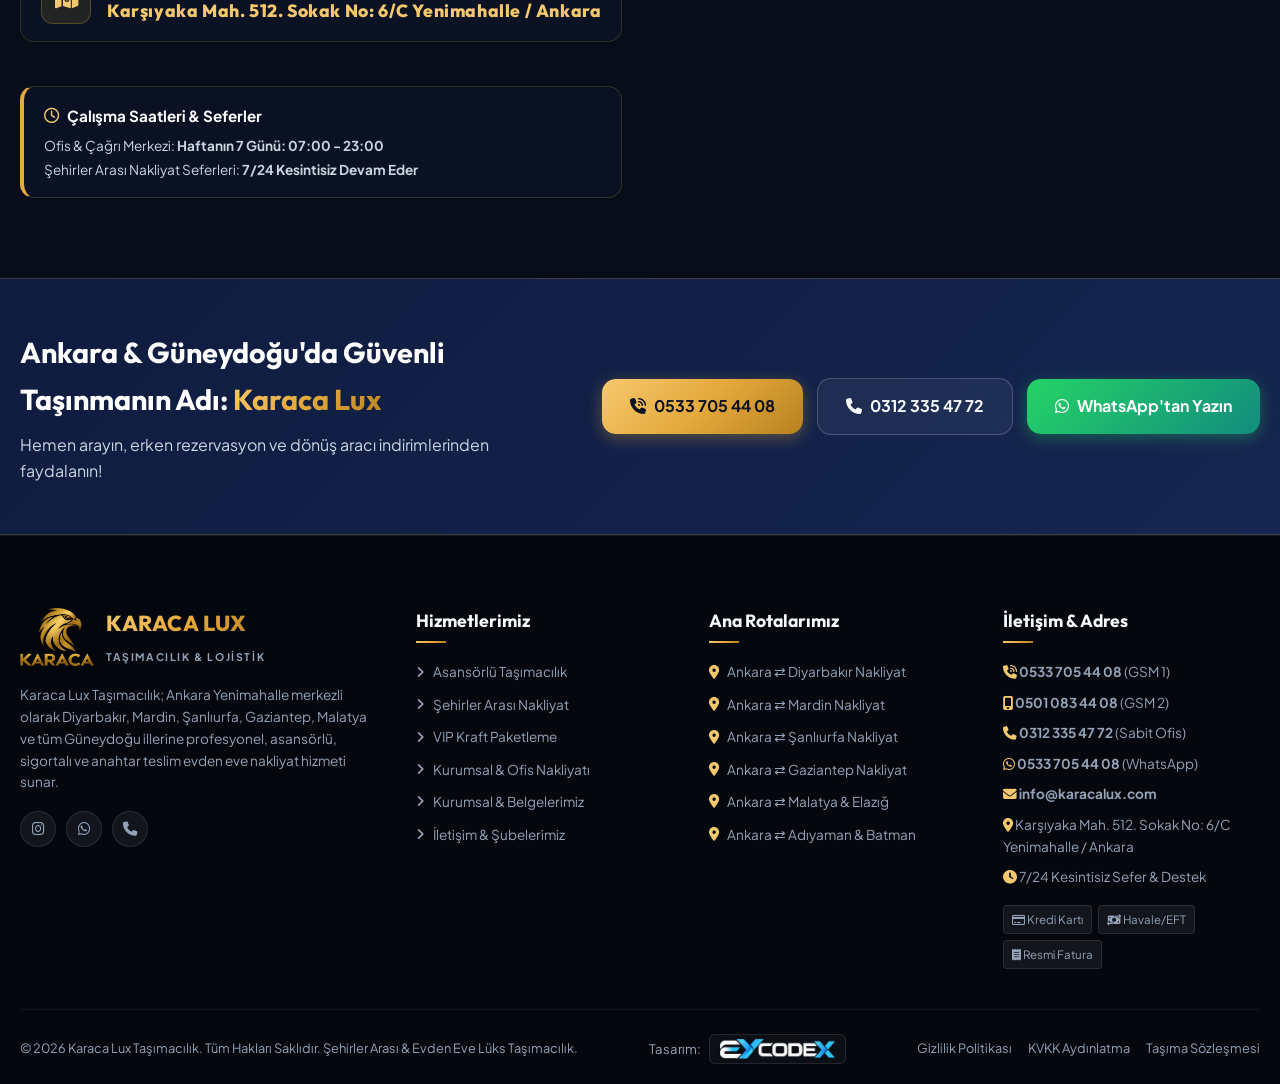
==== commit 705ae3b8: "fix(nav): add dot in front of Anasayfa on index page" ====
--- a/index.html
+++ b/index.html
@@ -8,7 +8,7 @@
   <meta name="keywords" content="karaca lux taşımacılık, ankara diyarbakır evden eve nakliyat, ankara mardin nakliyat, ankara urfa nakliyat, ankara gaziantep nakliyat, ankara malatya nakliyat, asansörlü taşımacılık, sigortalı şehirlerarası ev taşıma, yenimahalle nakliyat, asansörlü evden eve nakliyat fiyatları, kaskolu şehirler arası nakliye">
   <meta name="robots" content="index, follow, max-snippet:-1, max-image-preview:large, max-video-preview:-1">
   <meta name="author" content="Karaca Lux Taşımacılık & Lojistik">
-  <link rel="canonical" href="https://karacaluxnakliyat.com/">
+  <link rel="canonical" href="https://karacalux.com/">
   
   <!-- Geo-Targeting SEO -->
   <meta name="geo.region" content="TR-06">
@@ -22,8 +22,8 @@
   <meta property="og:site_name" content="Karaca Lux Taşımacılık">
   <meta property="og:title" content="Karaca Lux Taşımacılık | Ankara - Güneydoğu VIP Evden Eve Nakliyat">
   <meta property="og:description" content="Ankara'dan Diyarbakır, Mardin, Şanlıurfa, Gaziantep ve tüm Türkiye'ye asansörlü, tam kaskolu, anahtar teslim profesyonel evden eve taşımacılık.">
-  <meta property="og:url" content="https://karacaluxnakliyat.com/">
-  <meta property="og:image" content="https://karacaluxnakliyat.com/images/hero.jpg">
+  <meta property="og:url" content="https://karacalux.com/">
+  <meta property="og:image" content="https://karacalux.com/images/hero.jpg">
   <meta property="og:image:width" content="1200">
   <meta property="og:image:height" content="630">
 
@@ -31,7 +31,7 @@
   <meta name="twitter:card" content="summary_large_image">
   <meta name="twitter:title" content="Karaca Lux Taşımacılık | Ankara - Güneydoğu VIP Evden Eve Nakliyat">
   <meta name="twitter:description" content="15. kata kadar asansörlü, %100 sigortalı ve anahtar teslim kurumsal taşımacılık hizmeti.">
-  <meta name="twitter:image" content="https://karacaluxnakliyat.com/images/hero.jpg">
+  <meta name="twitter:image" content="https://karacalux.com/images/hero.jpg">
 
   <!-- Theme Color -->
   <meta name="theme-color" content="#080d1a">
@@ -56,12 +56,12 @@
   {
     "@context": "https://schema.org",
     "@type": "MovingCompany",
-    "@id": "https://karacaluxnakliyat.com/#organization",
+    "@id": "https://karacalux.com/#organization",
     "name": "Karaca Lux Taşımacılık & Lojistik",
     "alternateName": "Karaca Lux Nakliyat",
-    "url": "https://karacaluxnakliyat.com/",
-    "logo": "https://karacaluxnakliyat.com/images/karacalogo.png",
-    "image": "https://karacaluxnakliyat.com/images/hero.jpg",
+    "url": "https://karacalux.com/",
+    "logo": "https://karacalux.com/images/karacalogo.png",
+    "image": "https://karacalux.com/images/hero.jpg",
     "description": "Ankara merkezli olarak Diyarbakır, Mardin, Şanlıurfa, Gaziantep, Malatya ve tüm Güneydoğu illerine asansörlü, sözleşmeli ve kaskolu şehirler arası evden eve nakliyat hizmeti.",
     "telephone": "+905337054408",
     "priceRange": "₺₺",
@@ -181,7 +181,7 @@
         <span class="top-info d-none-mobile"><i class="fa-solid fa-key text-gold"></i> Anahtar Teslim VIP Kurulum</span>
       </div>
       <div class="top-bar-right">
-        <a href="https://www.instagram.com/karaca_lux/" target="_blank" rel="noopener noreferrer" class="top-link top-ig-link" id="top-ig-btn" title="Karaca Lux Instagram">
+        <a href="https://www.instagram.com/karaca_lux/" target="_blank" rel="noopener noreferrer" class="top-link top-ig-link d-none-mobile" id="top-ig-btn" title="Karaca Lux Instagram">
           <i class="fa-brands fa-instagram text-gold"></i> <span>@karaca_lux</span>
         </a>
         <a href="tel:+905337054408" class="top-link" id="top-phone-link">
@@ -211,7 +211,7 @@
 
       <!-- Compact & Streamlined Navigation Menu -->
       <div class="nav-menu" id="navMenu">
-        <a href="index.html" class="nav-link active">Anasayfa</a>
+        <a href="index.html" class="nav-link active">. Anasayfa</a>
 
         <!-- Ana Rotalarımız Dropdown -->
         <div class="nav-dropdown">
@@ -293,7 +293,7 @@
       <button class="drawer-close" id="drawerCloseBtn">&times;</button>
     </div>
     <div class="drawer-links">
-      <a href="index.html" class="drawer-link">Anasayfa</a>
+      <a href="index.html" class="drawer-link">. Anasayfa</a>
 
       <!-- Ana Rotalarımız Accordion in Drawer -->
       <div class="drawer-dropdown open">
--- a/style.css
+++ b/style.css
@@ -441,7 +441,7 @@
   }
 
   .top-ig-link {
-    font-size: 0.76rem;
+    display: none !important;
   }
 }
 
@@ -4140,3 +4140,356 @@
   }
 }
 
+/* ==========================================================================
+   THANK YOU / GOOGLE ADS CONVERSION PAGE (tesekkurler.html)
+   ========================================================================== */
+.thank-you-main {
+  padding: 50px 0 80px;
+  min-height: 80vh;
+}
+
+.thank-you-card {
+  max-width: 980px;
+  margin: 0 auto;
+  padding: 50px 40px;
+  text-align: center;
+  position: relative;
+  overflow: hidden;
+  background: radial-gradient(circle at 50% 0%, rgba(16, 185, 129, 0.12) 0%, rgba(17, 27, 49, 0.9) 70%);
+  border: 1px solid rgba(16, 185, 129, 0.3);
+  box-shadow: 0 20px 60px rgba(0, 0, 0, 0.5), 0 0 40px rgba(16, 185, 129, 0.15);
+}
+
+.success-icon-container {
+  position: relative;
+  width: 90px;
+  height: 90px;
+  margin: 0 auto 20px;
+  display: flex;
+  align-items: center;
+  justify-content: center;
+}
+
+.success-icon-circle {
+  width: 80px;
+  height: 80px;
+  background: linear-gradient(135deg, #10b981 0%, #059669 100%);
+  border-radius: 50%;
+  display: flex;
+  align-items: center;
+  justify-content: center;
+  font-size: 2.3rem;
+  color: #ffffff;
+  box-shadow: 0 0 30px rgba(16, 185, 129, 0.6);
+  position: relative;
+  z-index: 2;
+  animation: scaleBounce 0.6s cubic-bezier(0.175, 0.885, 0.32, 1.275);
+}
+
+.success-icon-pulse {
+  position: absolute;
+  top: 0;
+  left: 0;
+  width: 100%;
+  height: 100%;
+  border-radius: 50%;
+  background: rgba(16, 185, 129, 0.35);
+  animation: pulseRipple 2s infinite ease-out;
+  z-index: 1;
+}
+
+@keyframes pulseRipple {
+  0% { transform: scale(0.85); opacity: 0.8; }
+  100% { transform: scale(1.6); opacity: 0; }
+}
+
+@keyframes scaleBounce {
+  0% { transform: scale(0); opacity: 0; }
+  70% { transform: scale(1.15); }
+  100% { transform: scale(1); opacity: 1; }
+}
+
+.thank-you-badge {
+  display: inline-flex;
+  align-items: center;
+  gap: 8px;
+  background: rgba(16, 185, 129, 0.15);
+  border: 1px solid rgba(16, 185, 129, 0.4);
+  color: #34d399;
+  padding: 6px 18px;
+  border-radius: var(--radius-full);
+  font-size: 0.86rem;
+  font-weight: 700;
+  letter-spacing: 0.5px;
+  margin-bottom: 18px;
+}
+
+.thank-you-title {
+  font-family: var(--font-heading);
+  font-size: 2.3rem;
+  font-weight: 800;
+  color: var(--text-heading);
+  line-height: 1.3;
+  margin-bottom: 16px;
+}
+
+.thank-you-lead {
+  font-size: 1.1rem;
+  color: var(--text-body);
+  max-width: 780px;
+  margin: 0 auto 36px;
+  line-height: 1.7;
+}
+
+.highlight-pill {
+  display: inline-flex;
+  align-items: center;
+  gap: 6px;
+  background: rgba(229, 169, 60, 0.15);
+  color: var(--gold-light);
+  border: 1px solid rgba(229, 169, 60, 0.35);
+  padding: 2px 10px;
+  border-radius: var(--radius-full);
+  font-weight: 700;
+}
+
+/* Fast Action Grid */
+.fast-action-grid {
+  display: grid;
+  grid-template-columns: 1fr 1fr;
+  gap: 24px;
+  margin-top: 20px;
+  text-align: left;
+}
+
+.fast-action-box {
+  background: rgba(13, 21, 39, 0.85);
+  border: 1px solid var(--border-subtle);
+  border-radius: var(--radius-lg);
+  padding: 28px 24px;
+  display: flex;
+  gap: 18px;
+  align-items: flex-start;
+  transition: all var(--transition-normal);
+}
+
+.fast-action-box:hover {
+  transform: translateY(-4px);
+  border-color: rgba(229, 169, 60, 0.4);
+  box-shadow: 0 12px 30px rgba(0, 0, 0, 0.4);
+}
+
+.wa-box {
+  border-color: rgba(37, 211, 102, 0.3);
+}
+
+.wa-box:hover {
+  border-color: rgba(37, 211, 102, 0.6);
+  box-shadow: 0 12px 30px rgba(37, 211, 102, 0.2);
+}
+
+.call-box {
+  border-color: rgba(229, 169, 60, 0.3);
+}
+
+.call-box:hover {
+  border-color: rgba(229, 169, 60, 0.6);
+  box-shadow: 0 12px 30px rgba(229, 169, 60, 0.2);
+}
+
+.action-icon-badge {
+  width: 52px;
+  height: 52px;
+  min-width: 52px;
+  border-radius: 12px;
+  display: flex;
+  align-items: center;
+  justify-content: center;
+  font-size: 1.5rem;
+}
+
+.wa-icon-badge {
+  background: rgba(37, 211, 102, 0.15);
+  color: #25d366;
+  border: 1px solid rgba(37, 211, 102, 0.3);
+}
+
+.call-icon-badge {
+  background: rgba(229, 169, 60, 0.15);
+  color: var(--gold-light);
+  border: 1px solid rgba(229, 169, 60, 0.3);
+}
+
+.action-content {
+  flex: 1;
+}
+
+.action-content h3 {
+  font-family: var(--font-heading);
+  font-size: 1.15rem;
+  font-weight: 700;
+  color: var(--text-heading);
+  margin-bottom: 8px;
+}
+
+.action-content p {
+  font-size: 0.88rem;
+  color: var(--text-muted);
+  line-height: 1.5;
+  margin-bottom: 16px;
+}
+
+.action-meta {
+  display: block;
+  font-size: 0.78rem;
+  color: var(--text-muted);
+  margin-top: 10px;
+  text-align: center;
+}
+
+/* Process Timeline (Süreç) */
+.process-section-wrap {
+  margin-top: 60px;
+}
+
+.process-grid-4 {
+  display: grid;
+  grid-template-columns: repeat(4, 1fr);
+  gap: 20px;
+}
+
+.process-card {
+  background: var(--bg-card);
+  border: 1px solid var(--border-subtle);
+  border-radius: var(--radius-md);
+  padding: 28px 20px;
+  position: relative;
+  text-align: center;
+  transition: all var(--transition-fast);
+}
+
+.process-card:hover {
+  transform: translateY(-4px);
+  border-color: var(--border-glass);
+  background: var(--bg-card-hover);
+}
+
+.process-num {
+  position: absolute;
+  top: 12px;
+  right: 14px;
+  font-family: var(--font-heading);
+  font-size: 1.3rem;
+  font-weight: 900;
+  color: rgba(229, 169, 60, 0.25);
+}
+
+.process-card-icon {
+  width: 54px;
+  height: 54px;
+  margin: 0 auto 16px;
+  border-radius: 50%;
+  background: rgba(229, 169, 60, 0.1);
+  border: 1px solid rgba(229, 169, 60, 0.25);
+  display: flex;
+  align-items: center;
+  justify-content: center;
+  font-size: 1.4rem;
+  color: var(--gold-light);
+}
+
+.process-card h4 {
+  font-family: var(--font-heading);
+  font-size: 1.05rem;
+  font-weight: 700;
+  color: var(--text-heading);
+  margin-bottom: 10px;
+}
+
+.process-card p {
+  font-size: 0.85rem;
+  color: var(--text-muted);
+  line-height: 1.5;
+}
+
+/* Guarantee Bar */
+.guarantee-bar {
+  margin-top: 40px;
+  padding: 24px 30px;
+}
+
+.guarantee-grid {
+  display: grid;
+  grid-template-columns: repeat(4, 1fr);
+  gap: 20px;
+}
+
+.guarantee-item {
+  display: flex;
+  align-items: center;
+  gap: 14px;
+}
+
+.guarantee-item i {
+  font-size: 1.8rem;
+}
+
+.guarantee-item strong {
+  display: block;
+  font-size: 0.92rem;
+  color: var(--text-heading);
+  font-family: var(--font-heading);
+}
+
+.guarantee-item span {
+  display: block;
+  font-size: 0.78rem;
+  color: var(--text-muted);
+}
+
+.thank-you-actions-bar {
+  margin-top: 40px;
+  display: flex;
+  justify-content: center;
+  gap: 14px;
+  flex-wrap: wrap;
+}
+
+/* Responsive Styles for Thank You */
+@media (max-width: 992px) {
+  .process-grid-4 {
+    grid-template-columns: repeat(2, 1fr);
+  }
+  .guarantee-grid {
+    grid-template-columns: repeat(2, 1fr);
+  }
+}
+
+@media (max-width: 768px) {
+  .thank-you-card {
+    padding: 35px 20px;
+  }
+  .thank-you-title {
+    font-size: 1.7rem;
+  }
+  .fast-action-grid {
+    grid-template-columns: 1fr;
+    gap: 16px;
+  }
+  .fast-action-box {
+    flex-direction: column;
+    text-align: center;
+    align-items: center;
+  }
+  .process-grid-4 {
+    grid-template-columns: 1fr;
+  }
+  .guarantee-grid {
+    grid-template-columns: 1fr;
+    gap: 16px;
+  }
+  .thank-you-actions-bar .btn {
+    width: 100%;
+  }
+}
+
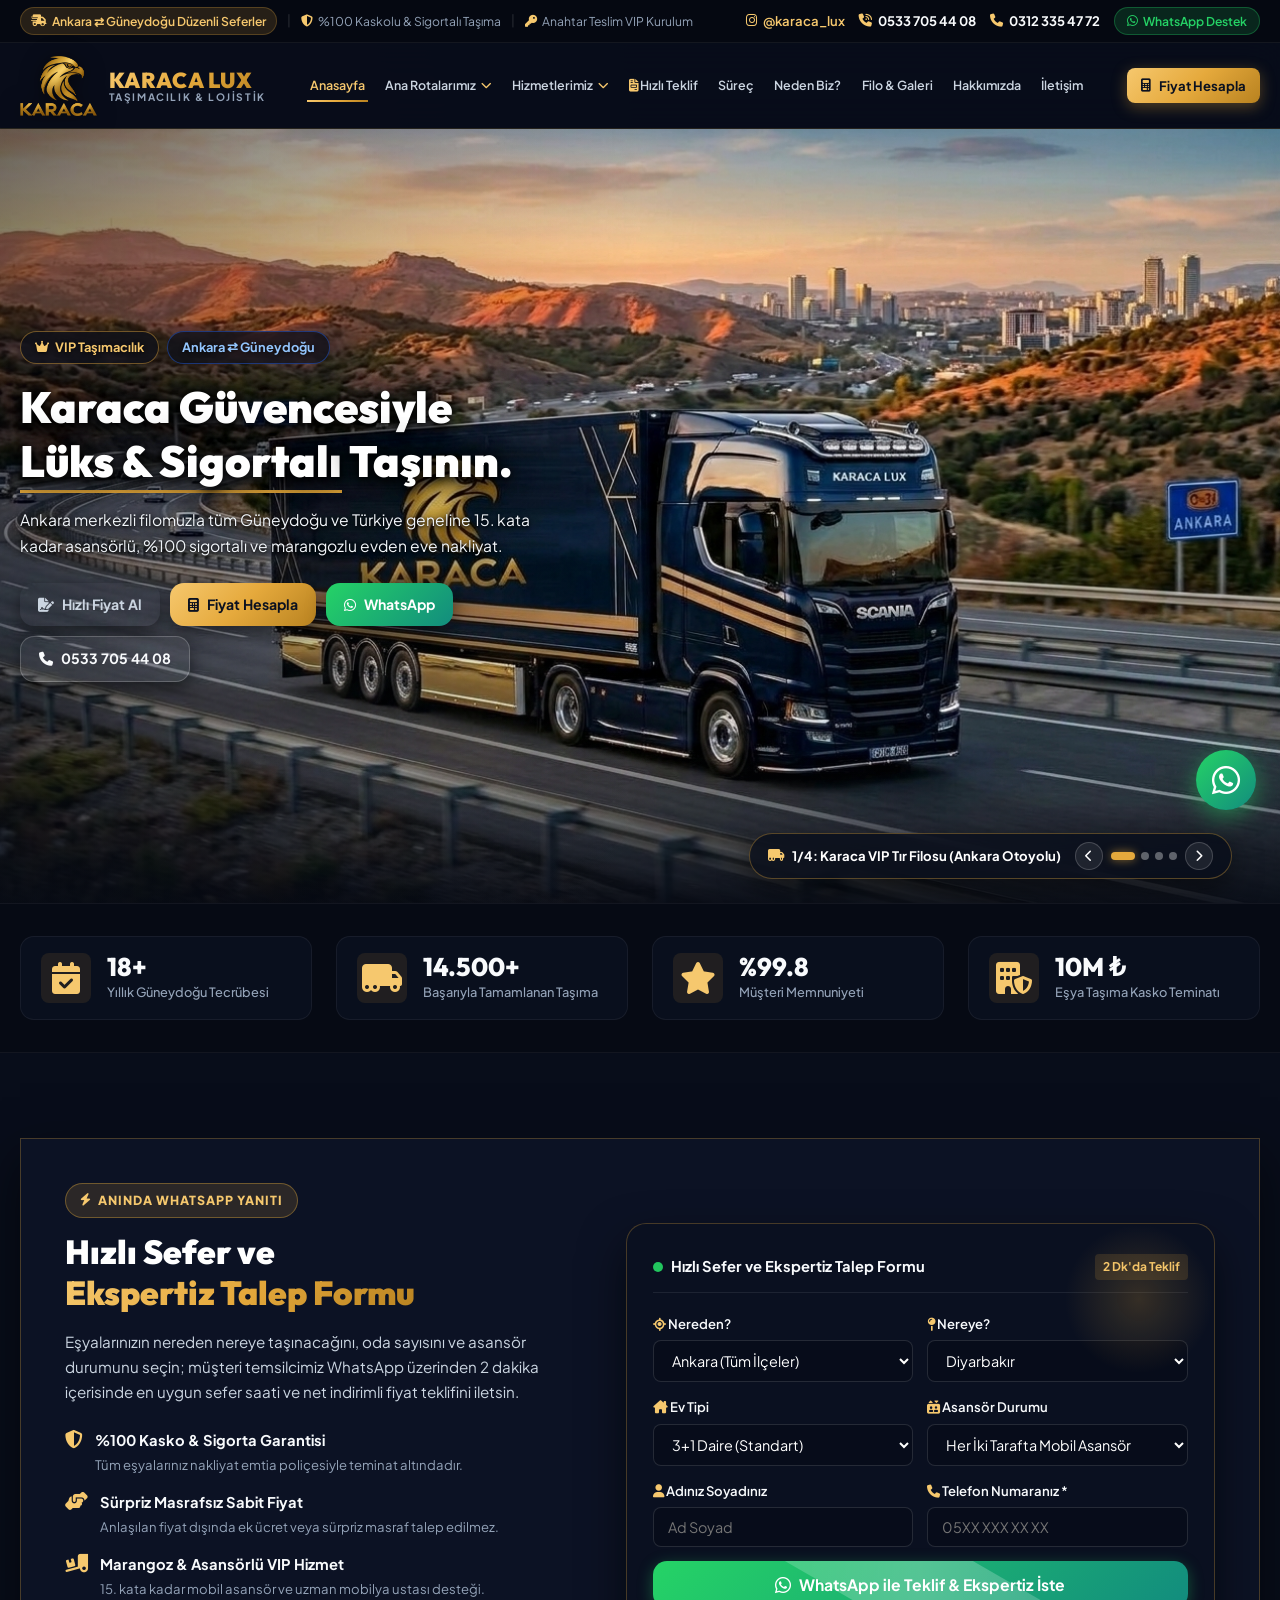
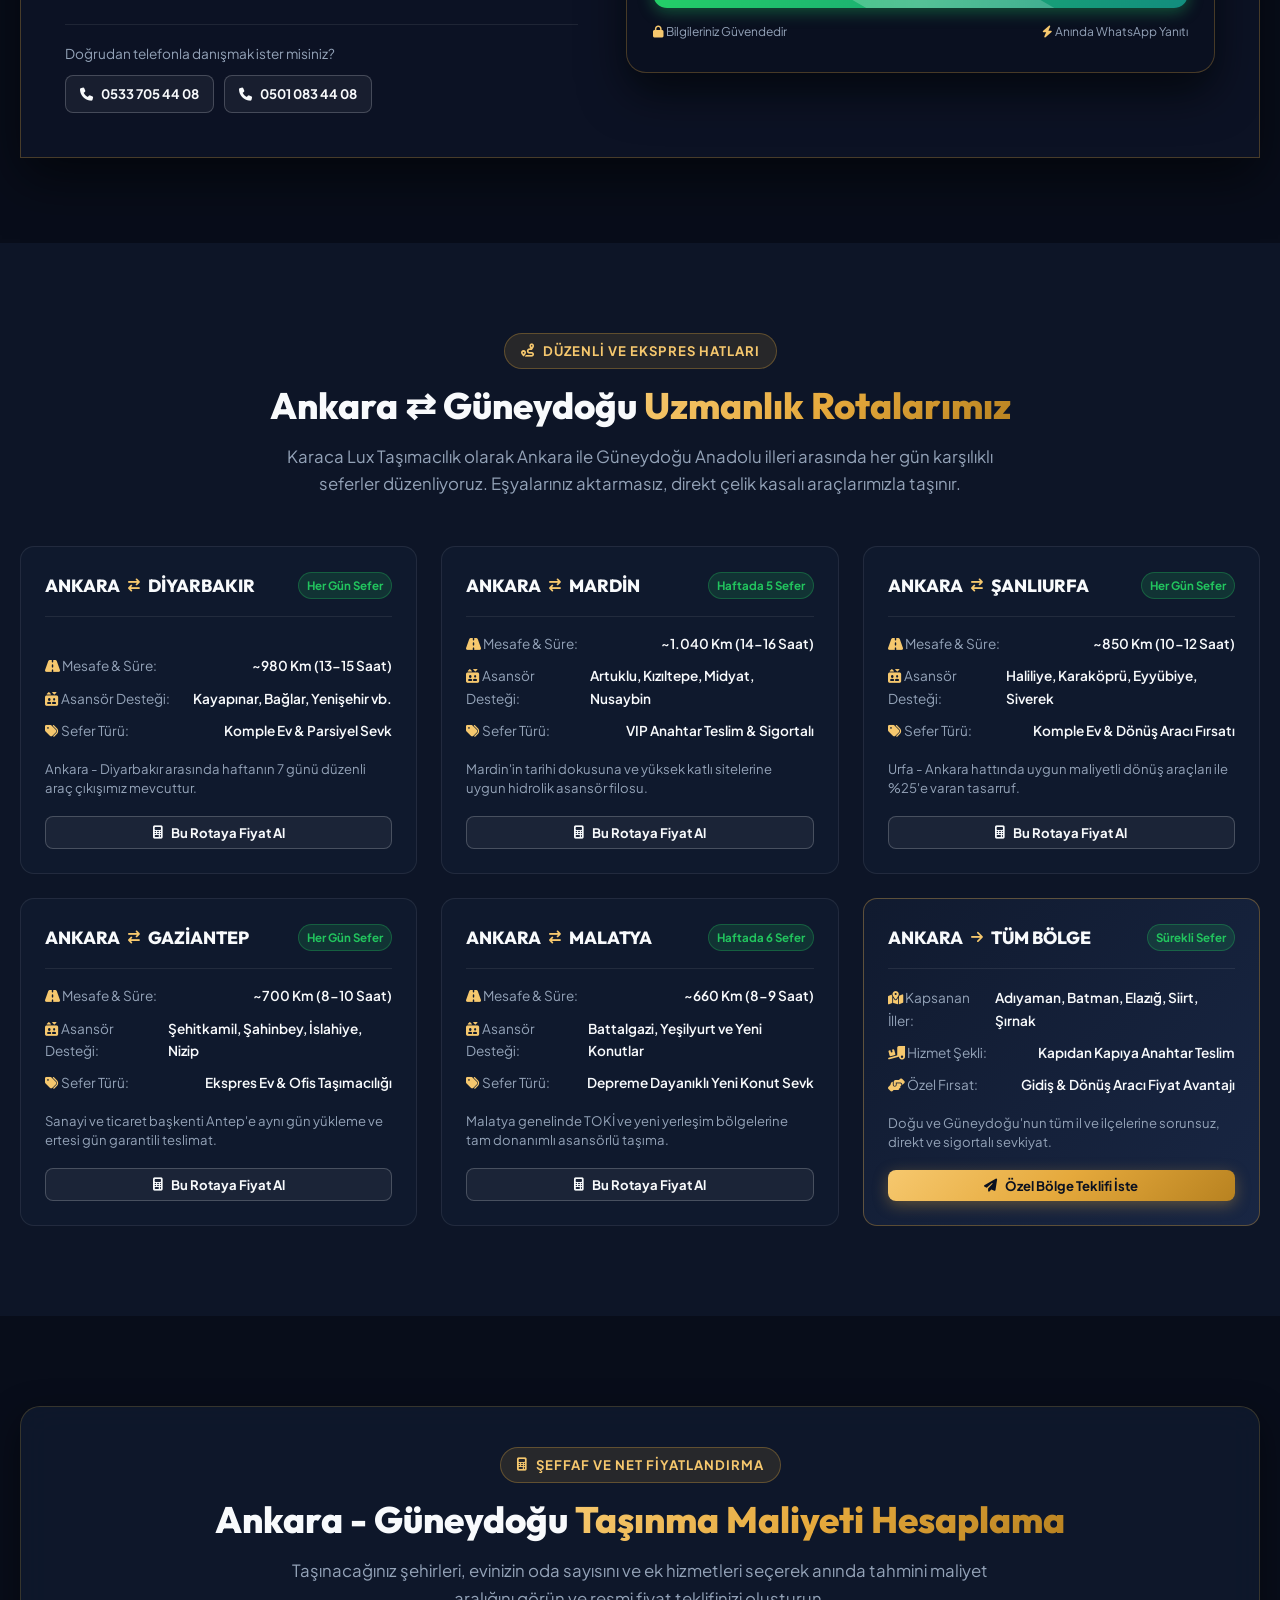
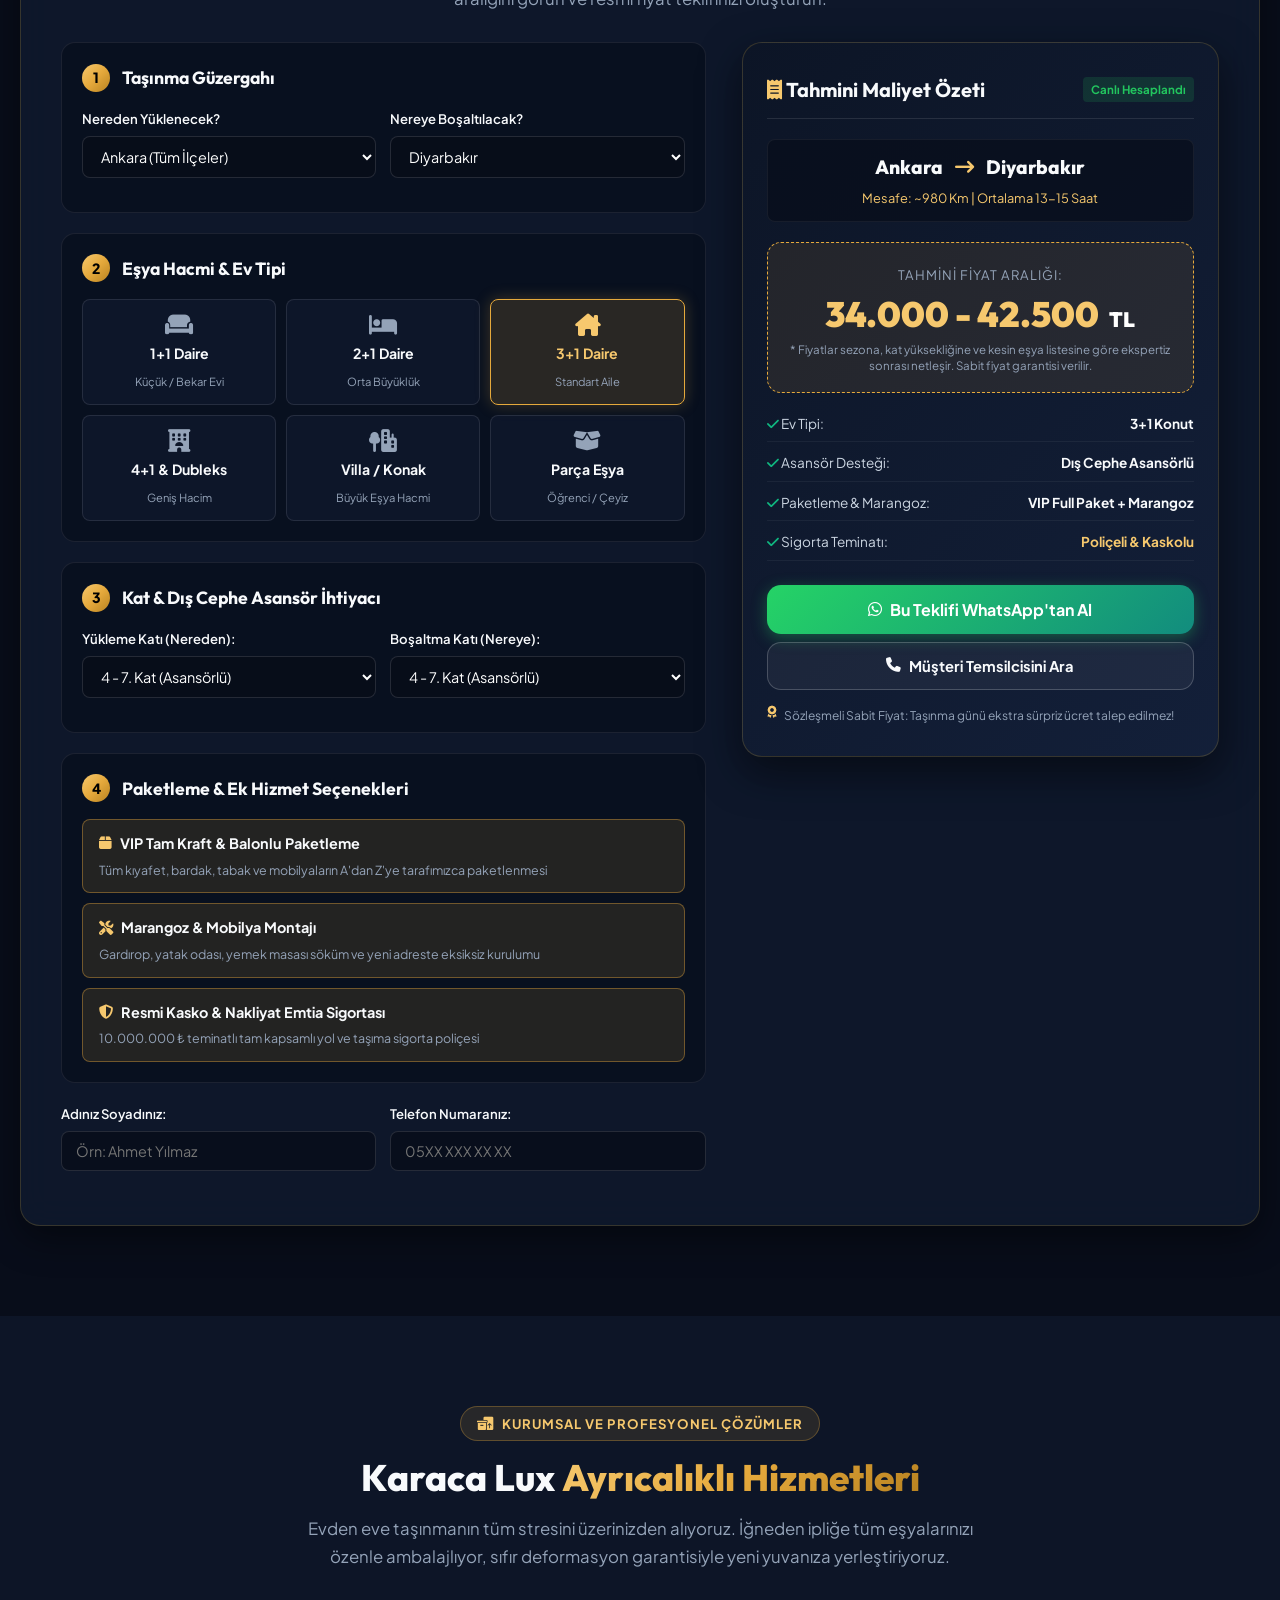
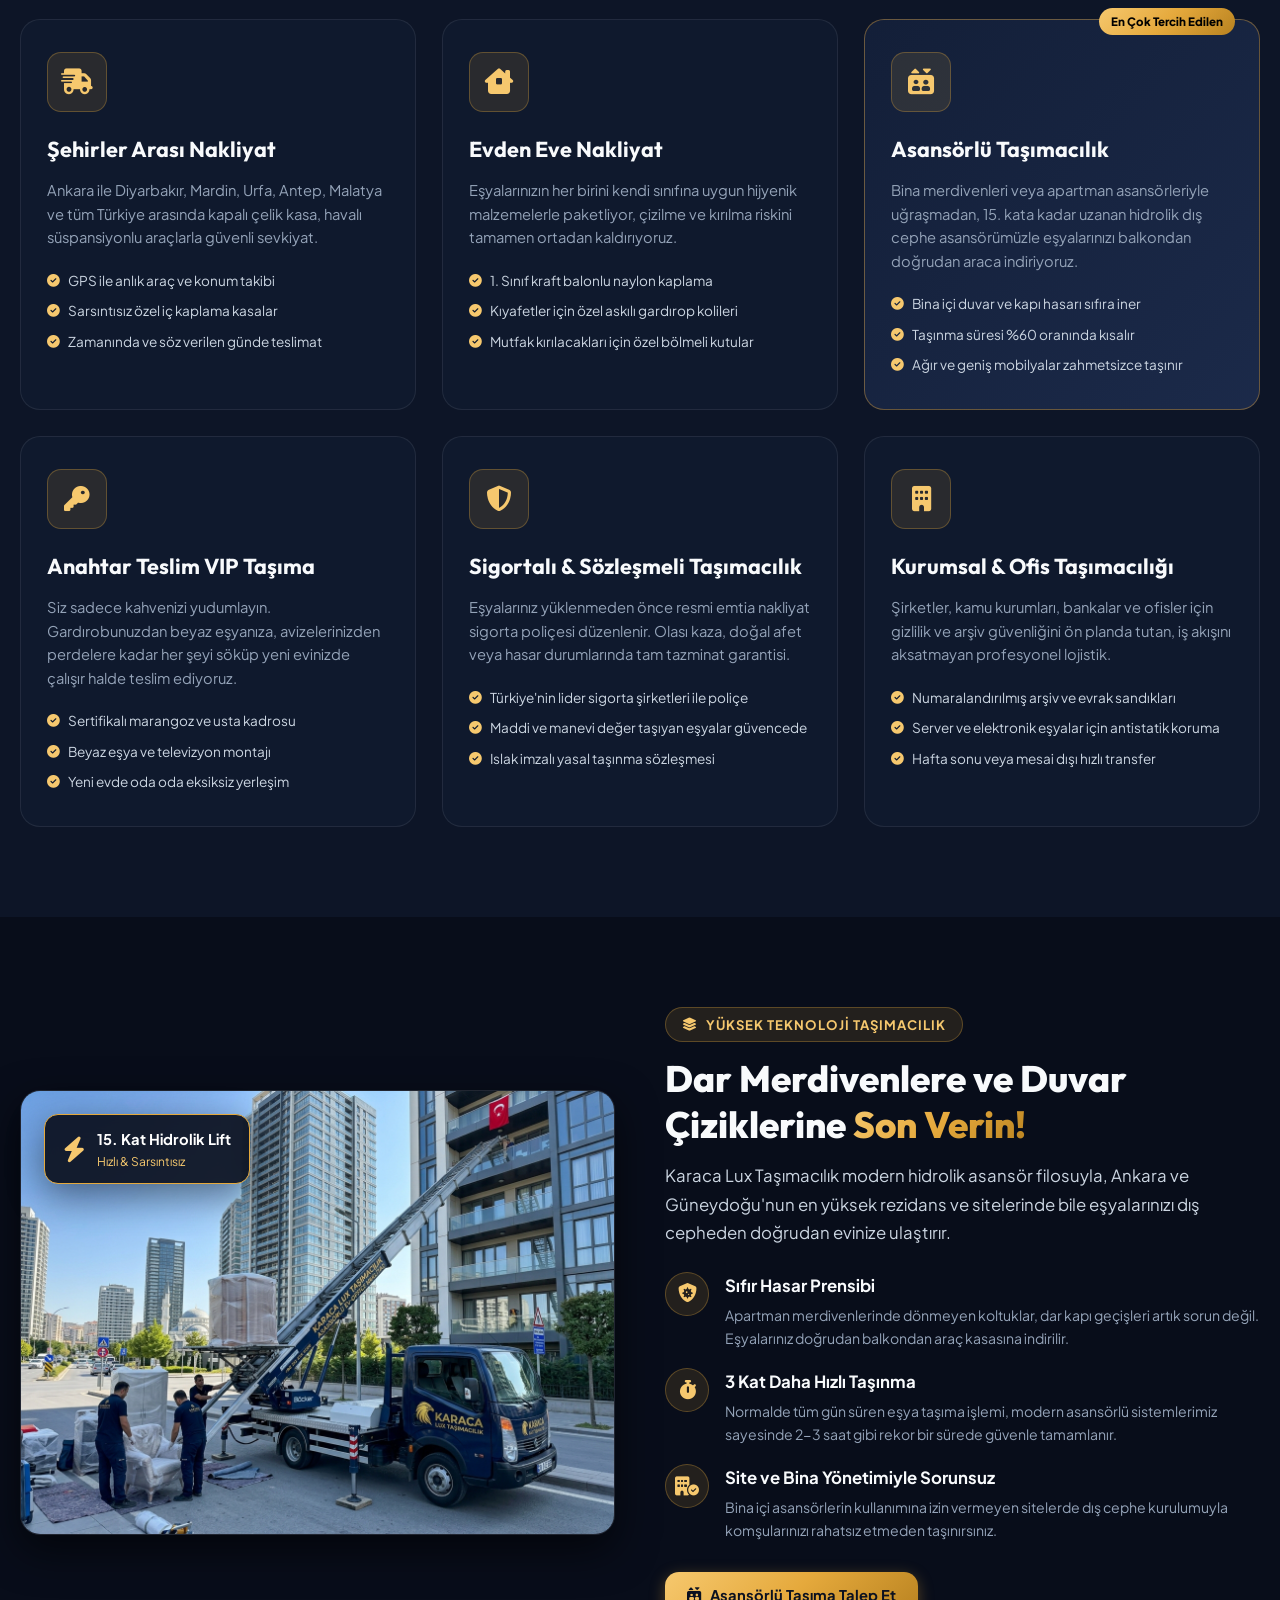
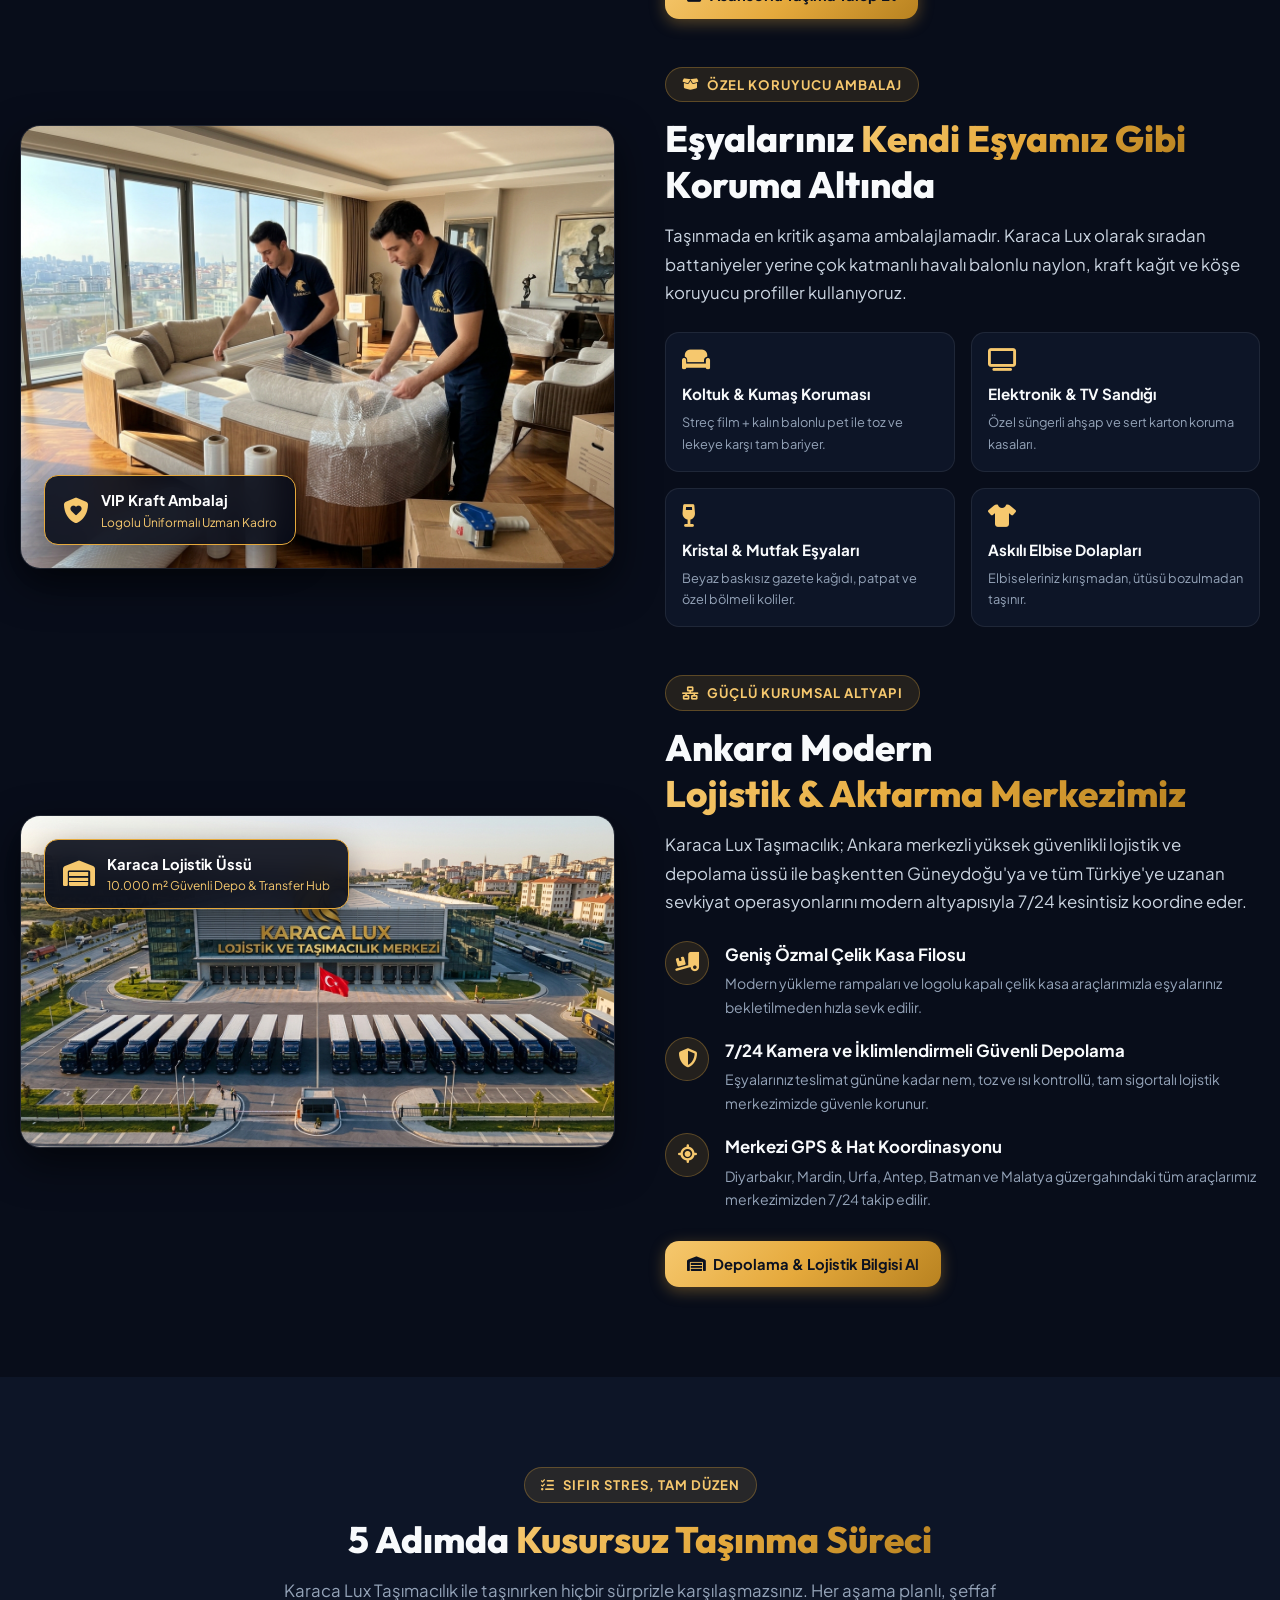
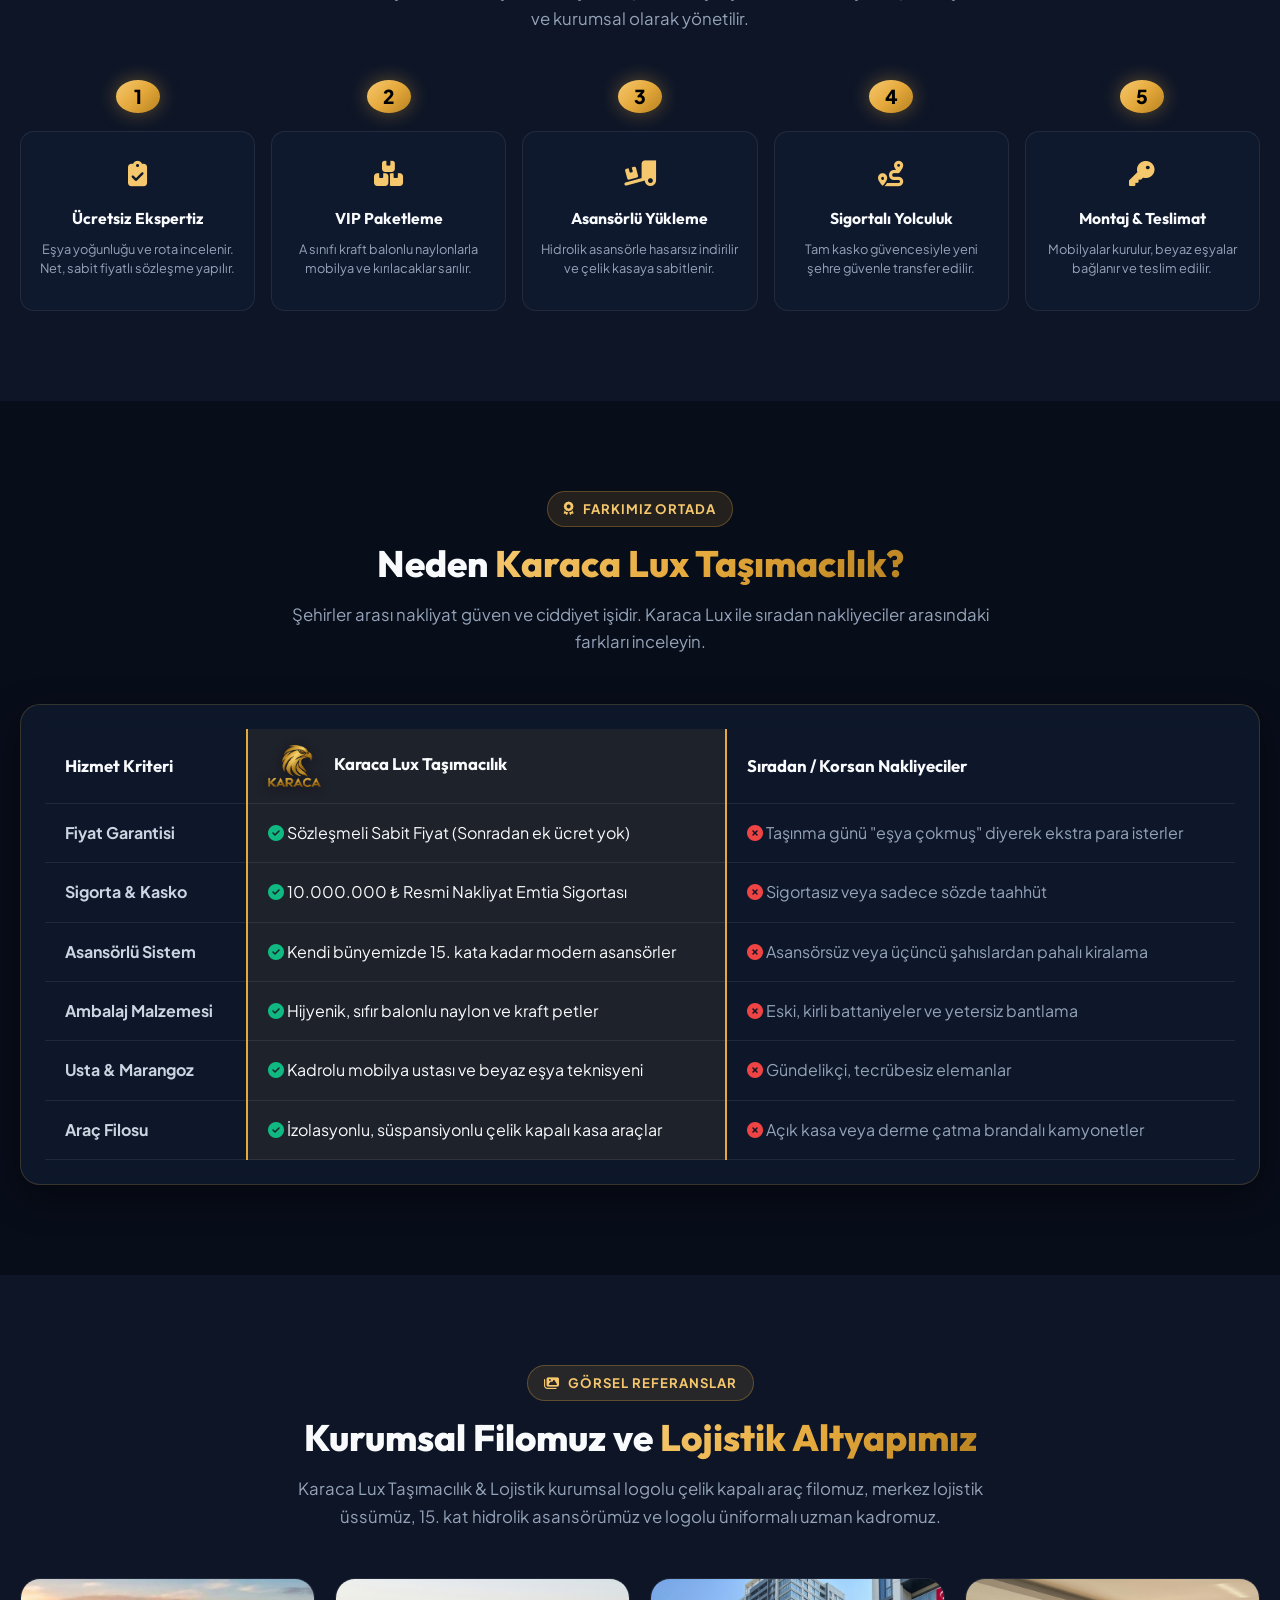
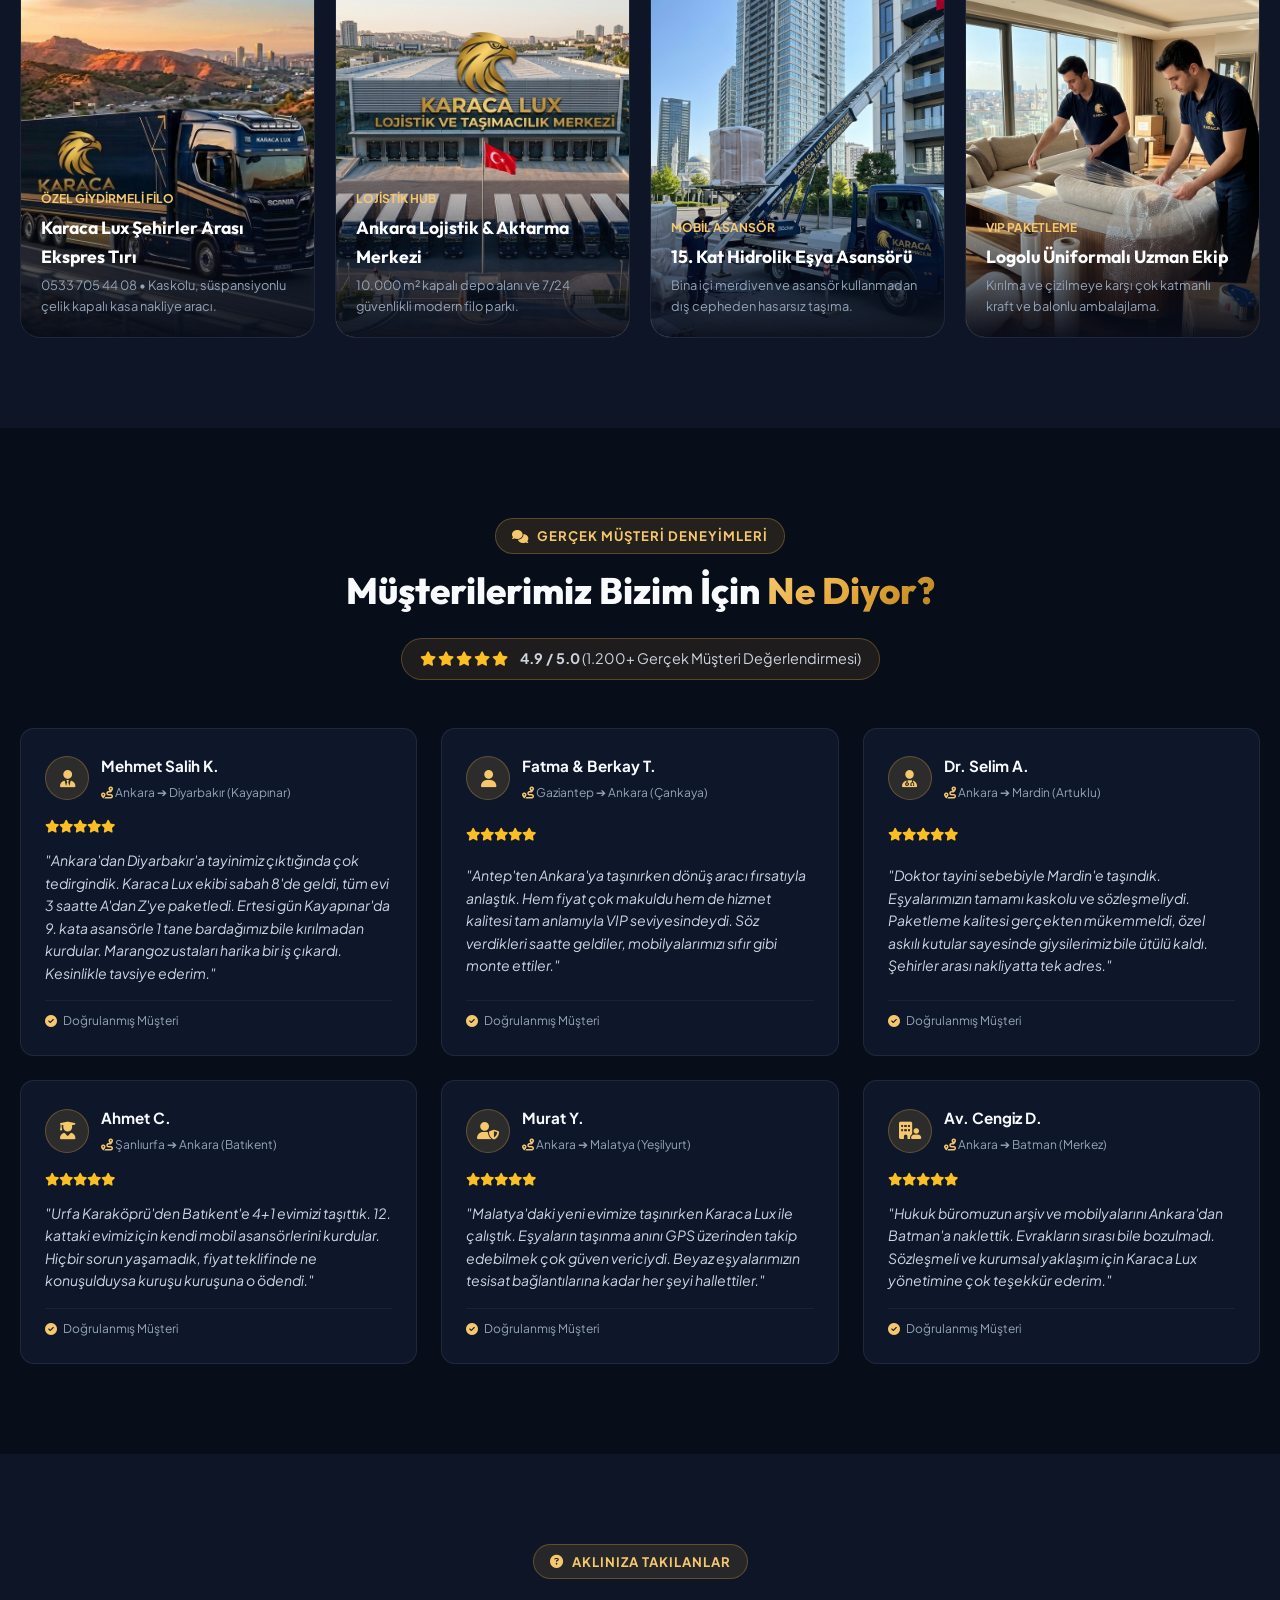
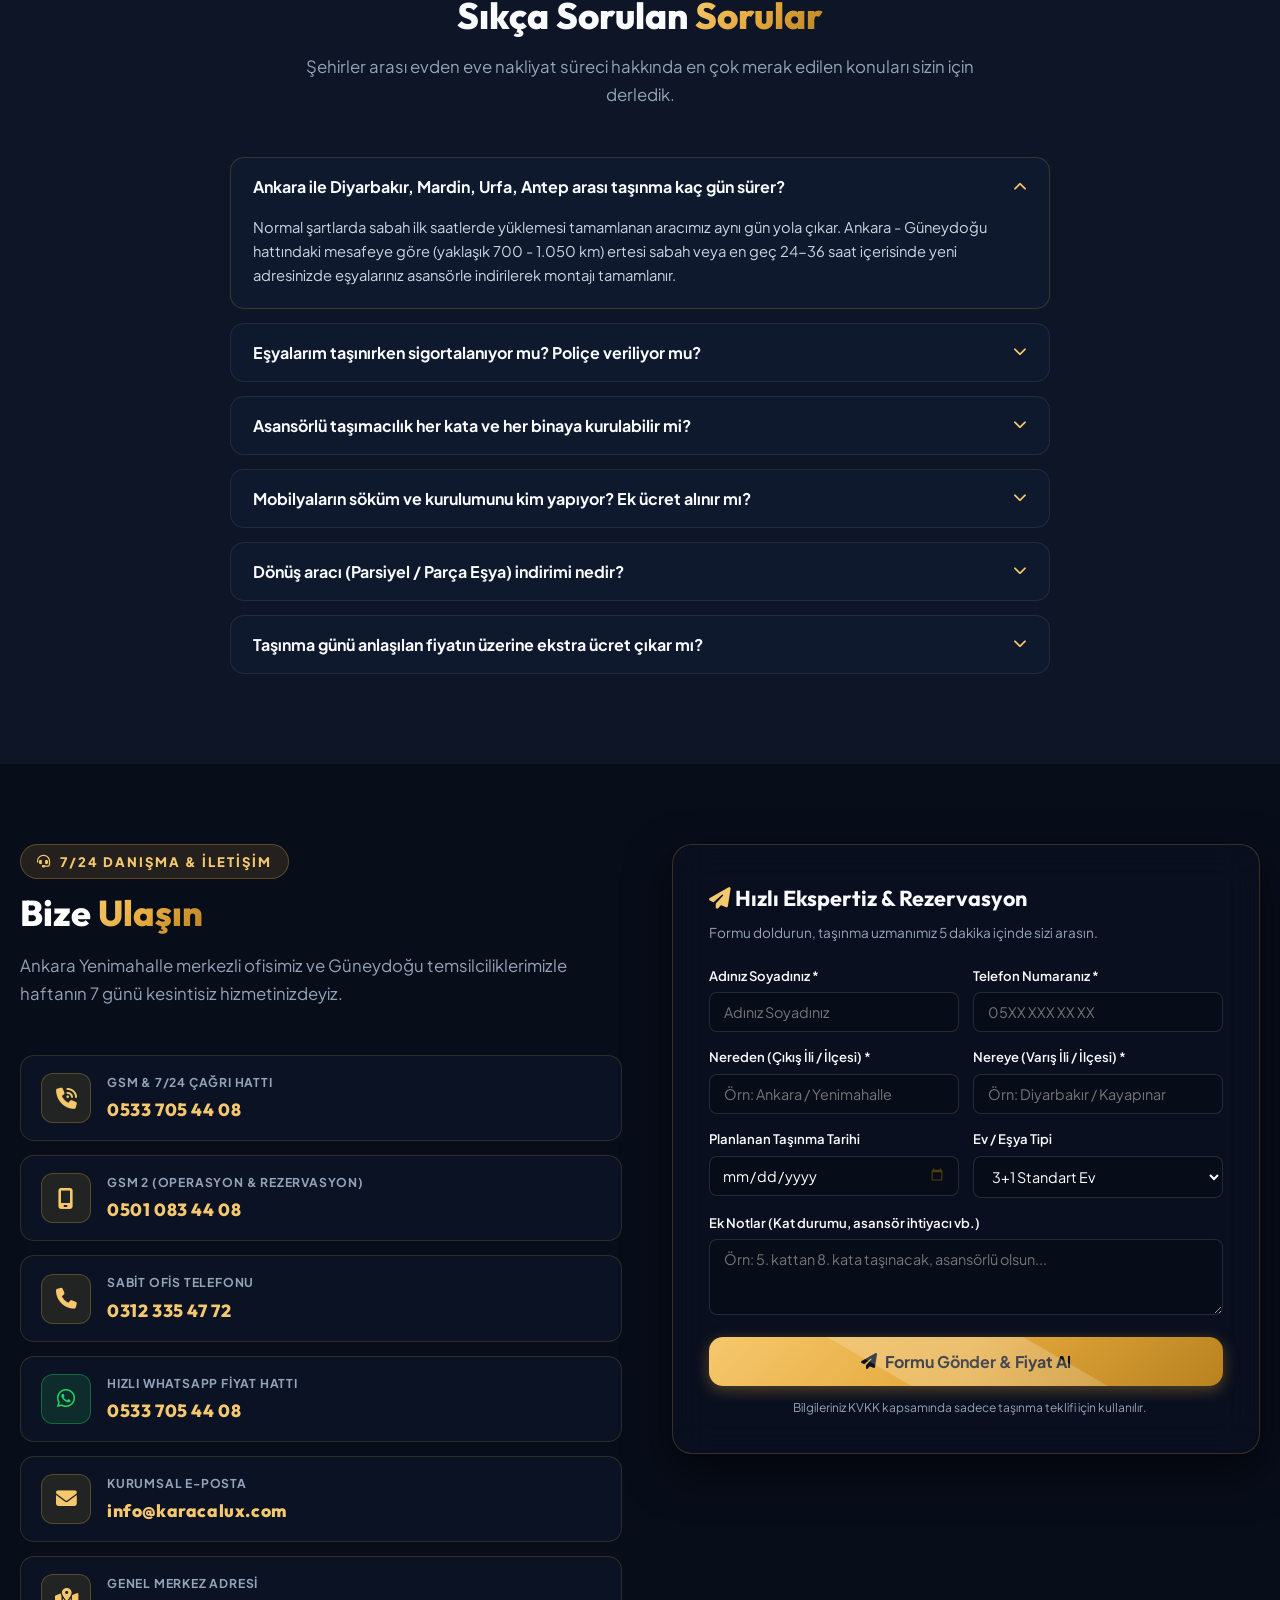
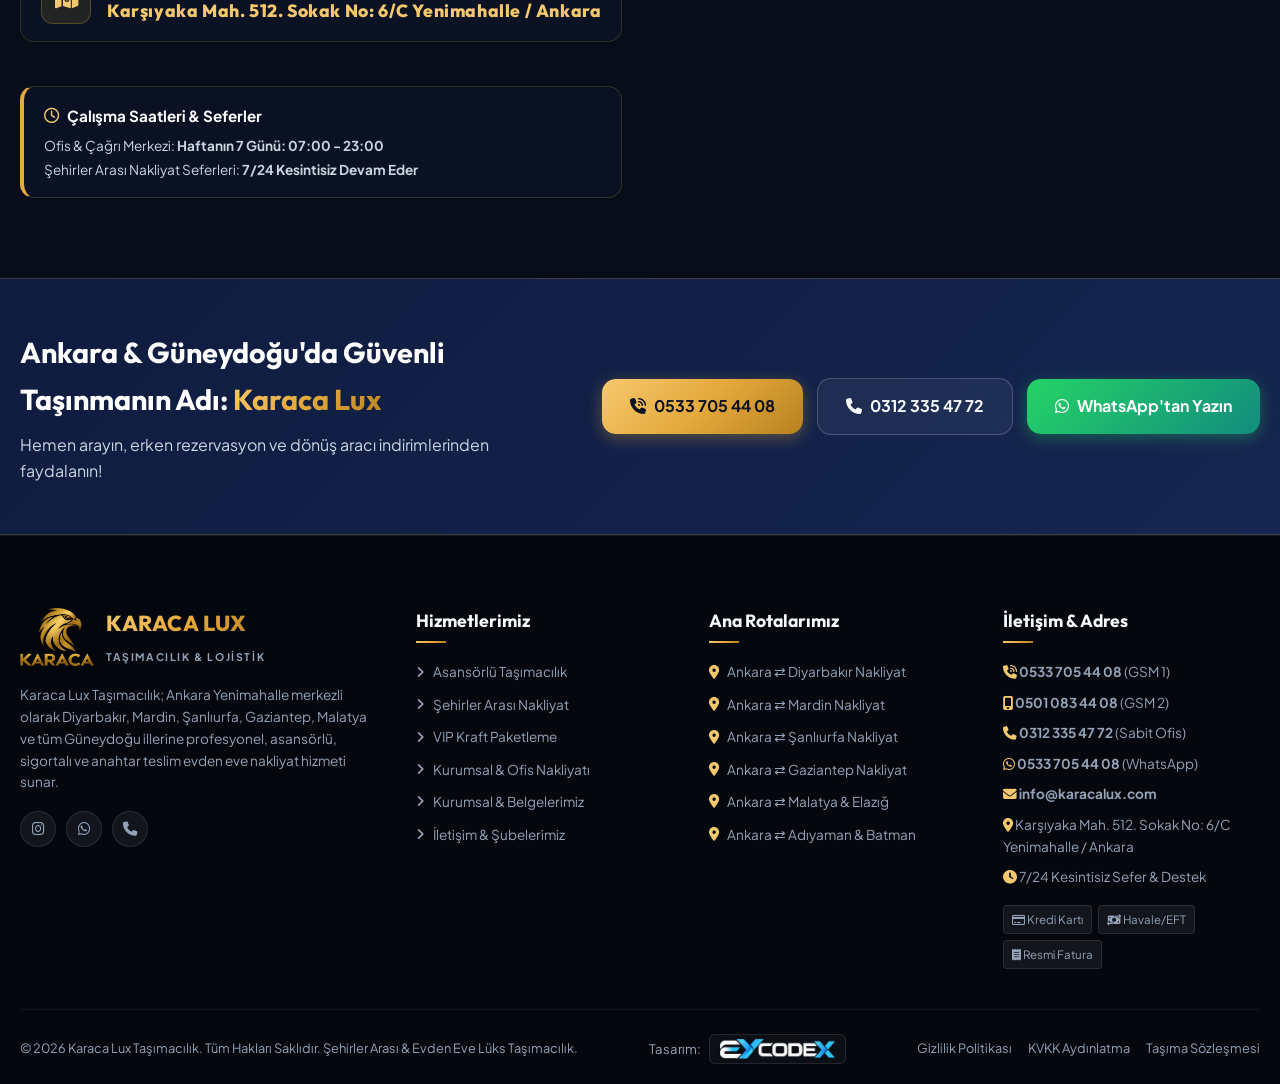
==== commit b43a3a31: "revert: remove dot from Anasayfa button on index page" ====
--- a/index.html
+++ b/index.html
@@ -211,7 +211,7 @@
 
       <!-- Compact & Streamlined Navigation Menu -->
       <div class="nav-menu" id="navMenu">
-        <a href="index.html" class="nav-link active">. Anasayfa</a>
+        <a href="index.html" class="nav-link active">Anasayfa</a>
 
         <!-- Ana Rotalarımız Dropdown -->
         <div class="nav-dropdown">
@@ -293,7 +293,7 @@
       <button class="drawer-close" id="drawerCloseBtn">&times;</button>
     </div>
     <div class="drawer-links">
-      <a href="index.html" class="drawer-link">. Anasayfa</a>
+      <a href="index.html" class="drawer-link">Anasayfa</a>
 
       <!-- Ana Rotalarımız Accordion in Drawer -->
       <div class="drawer-dropdown open">
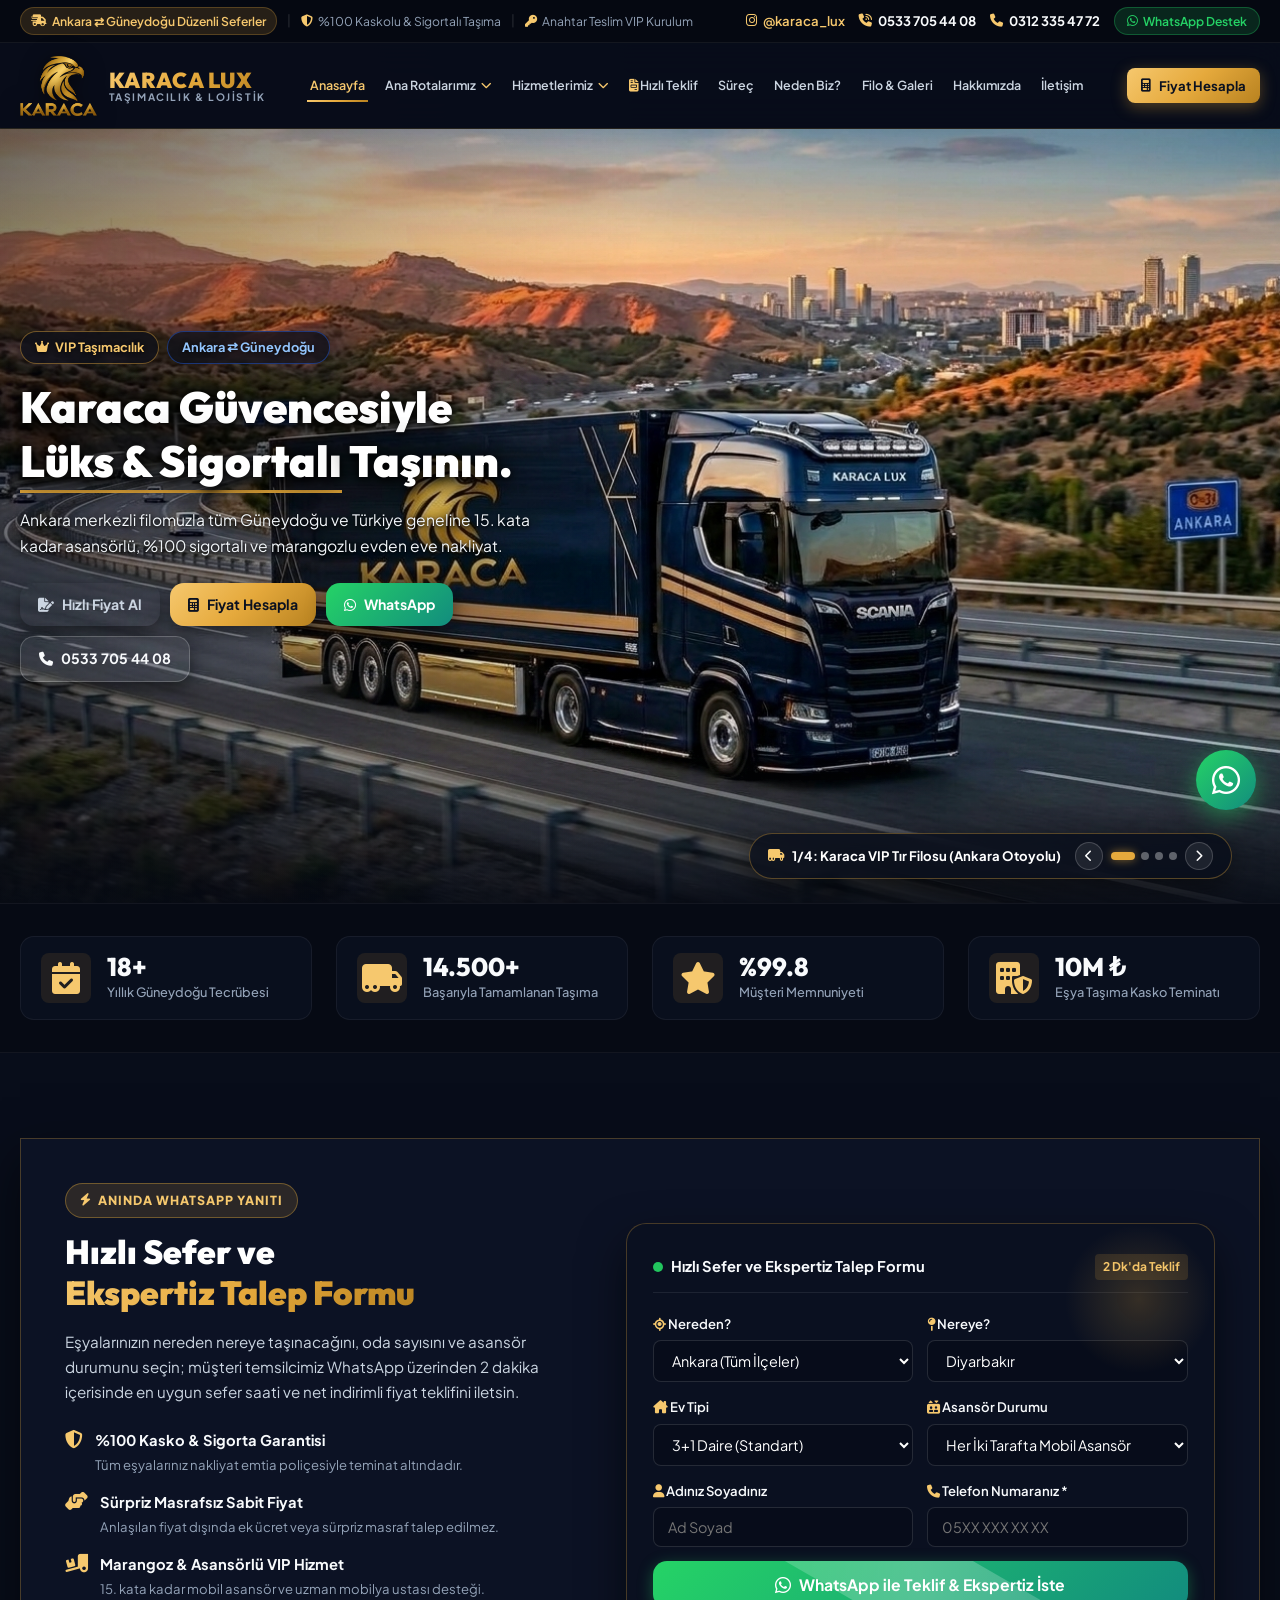
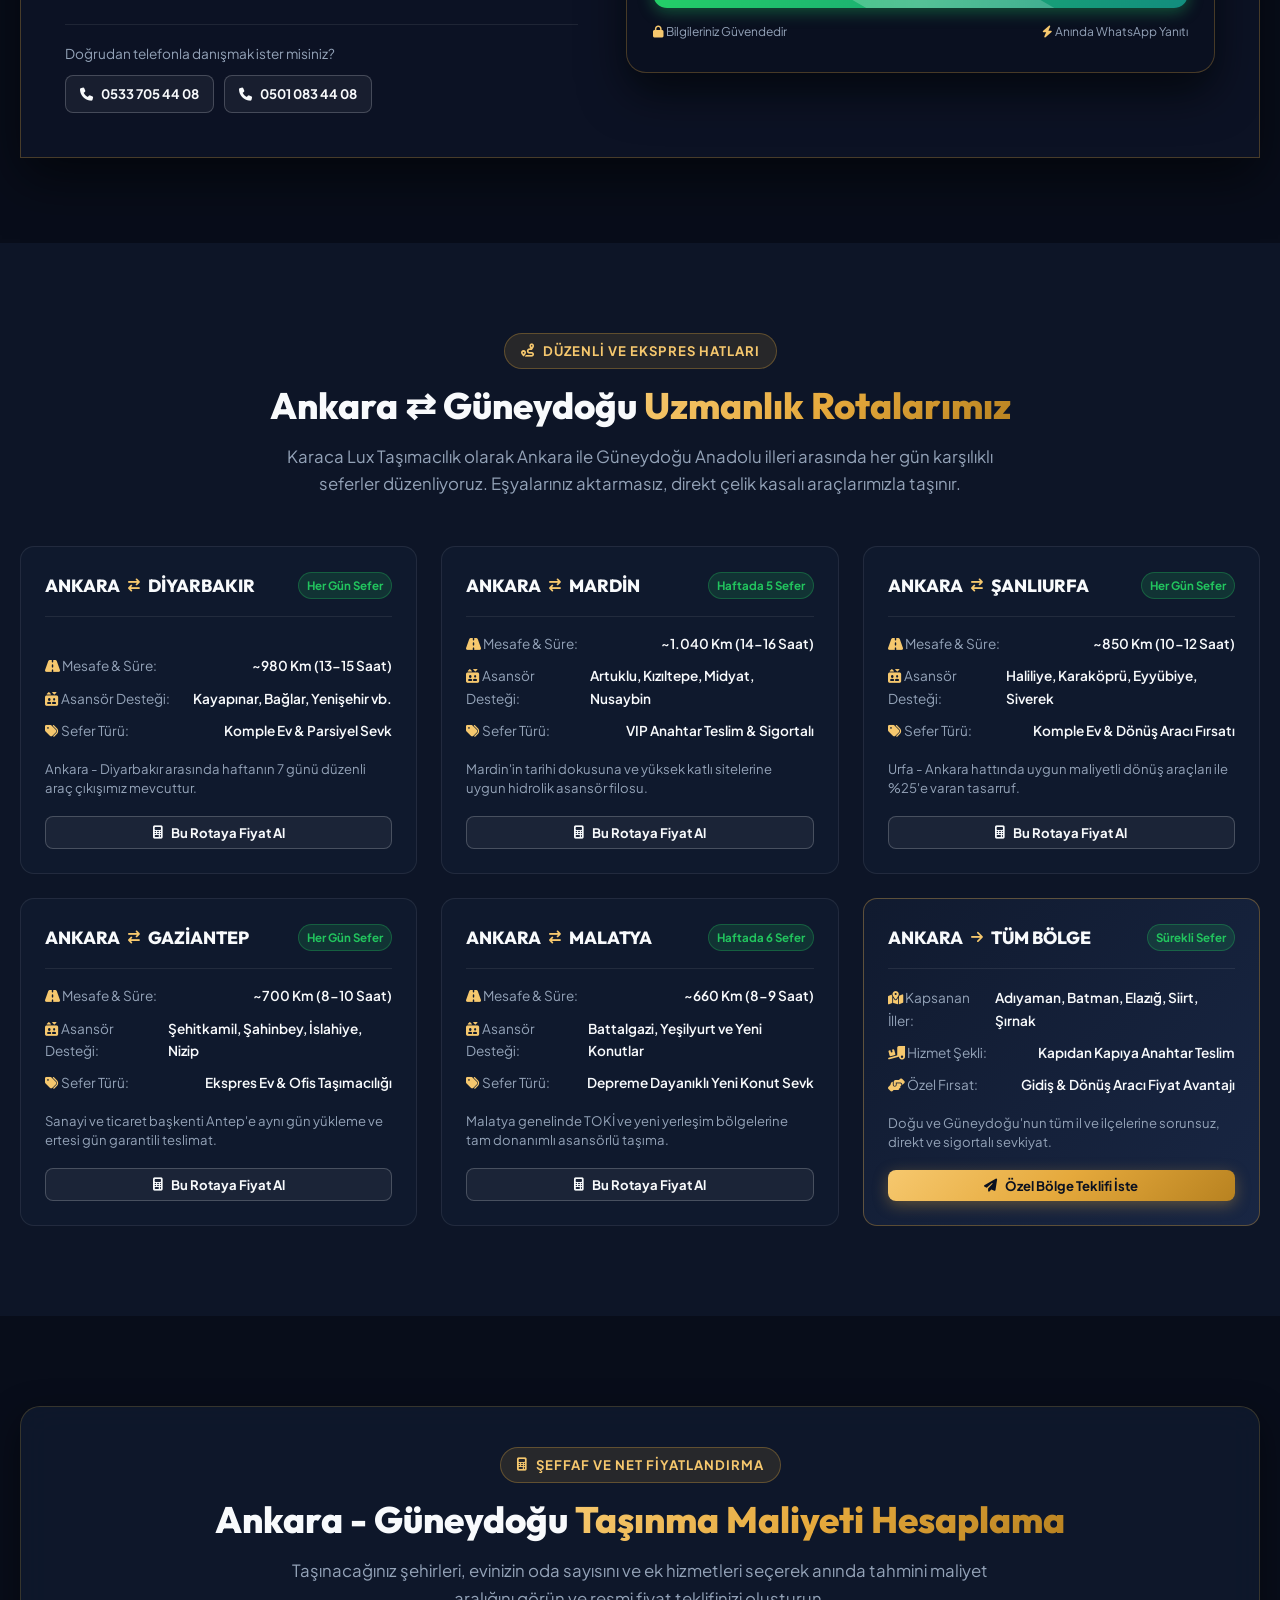
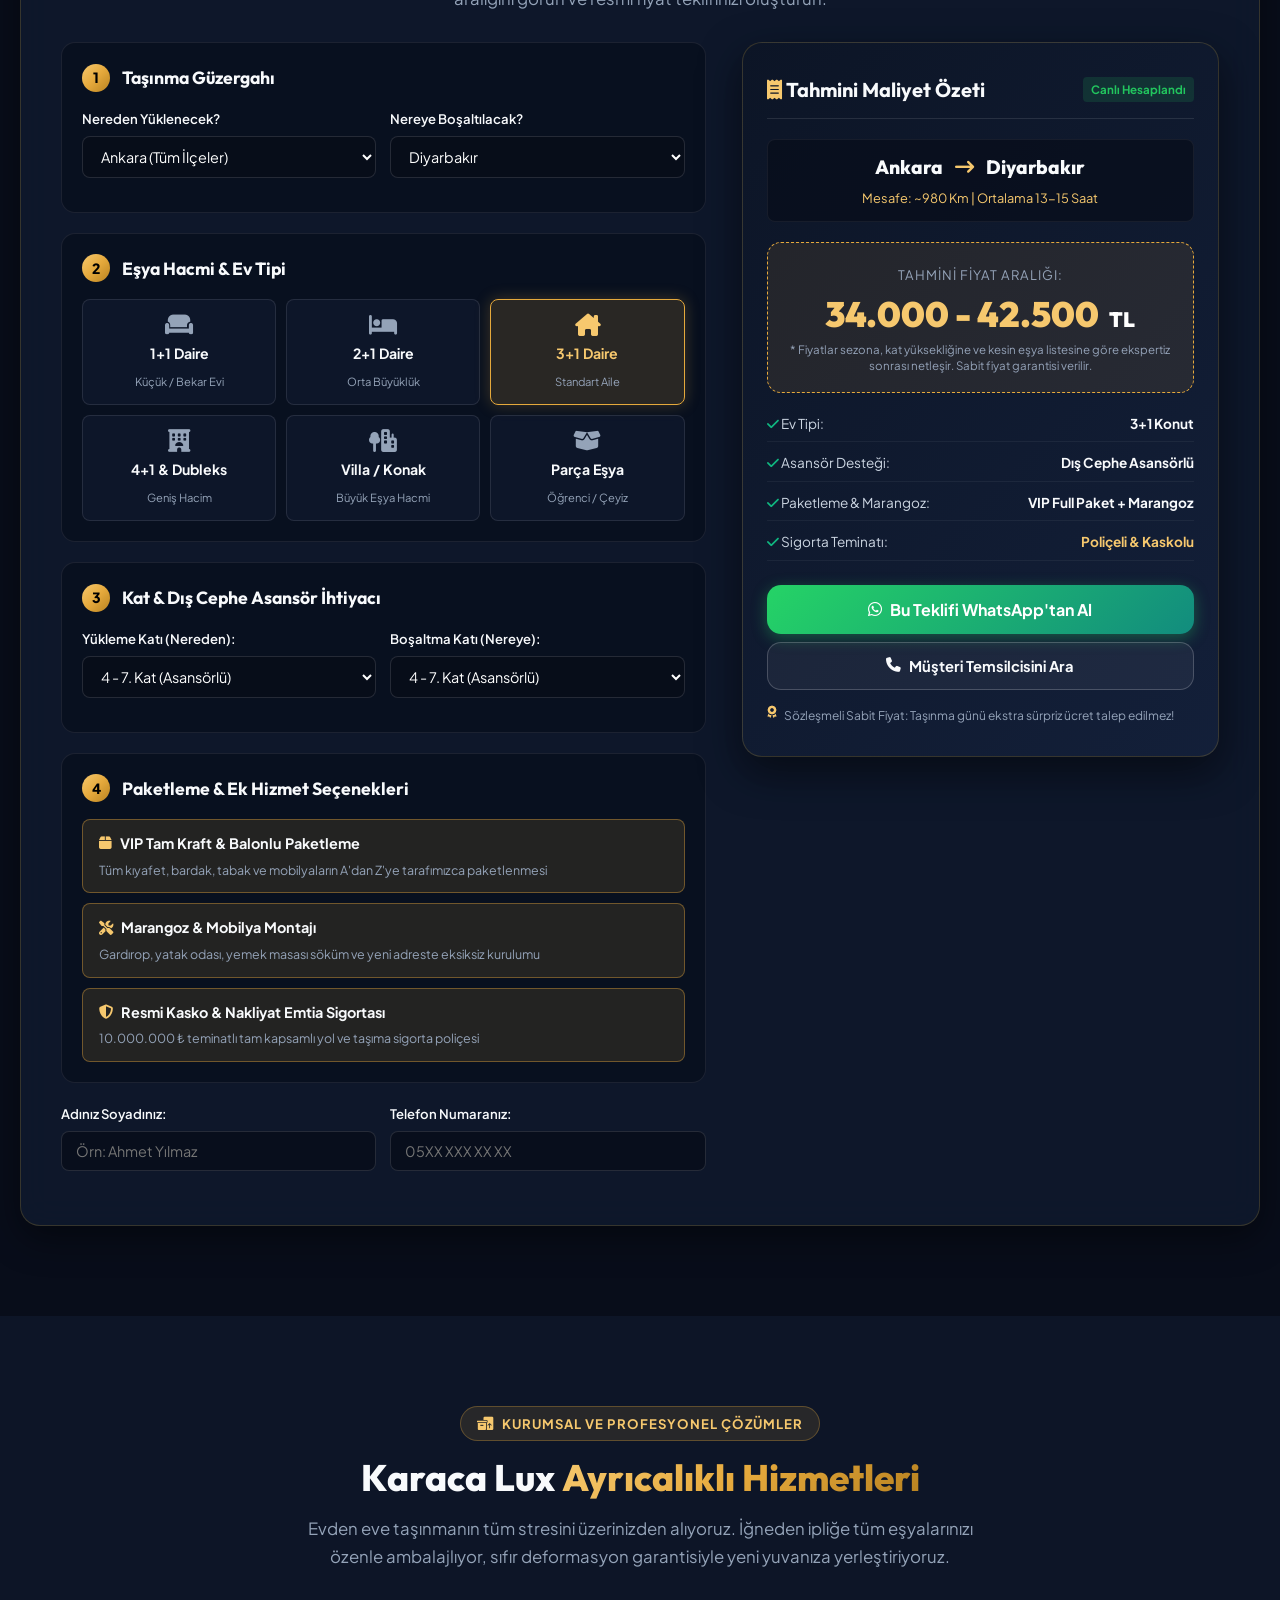
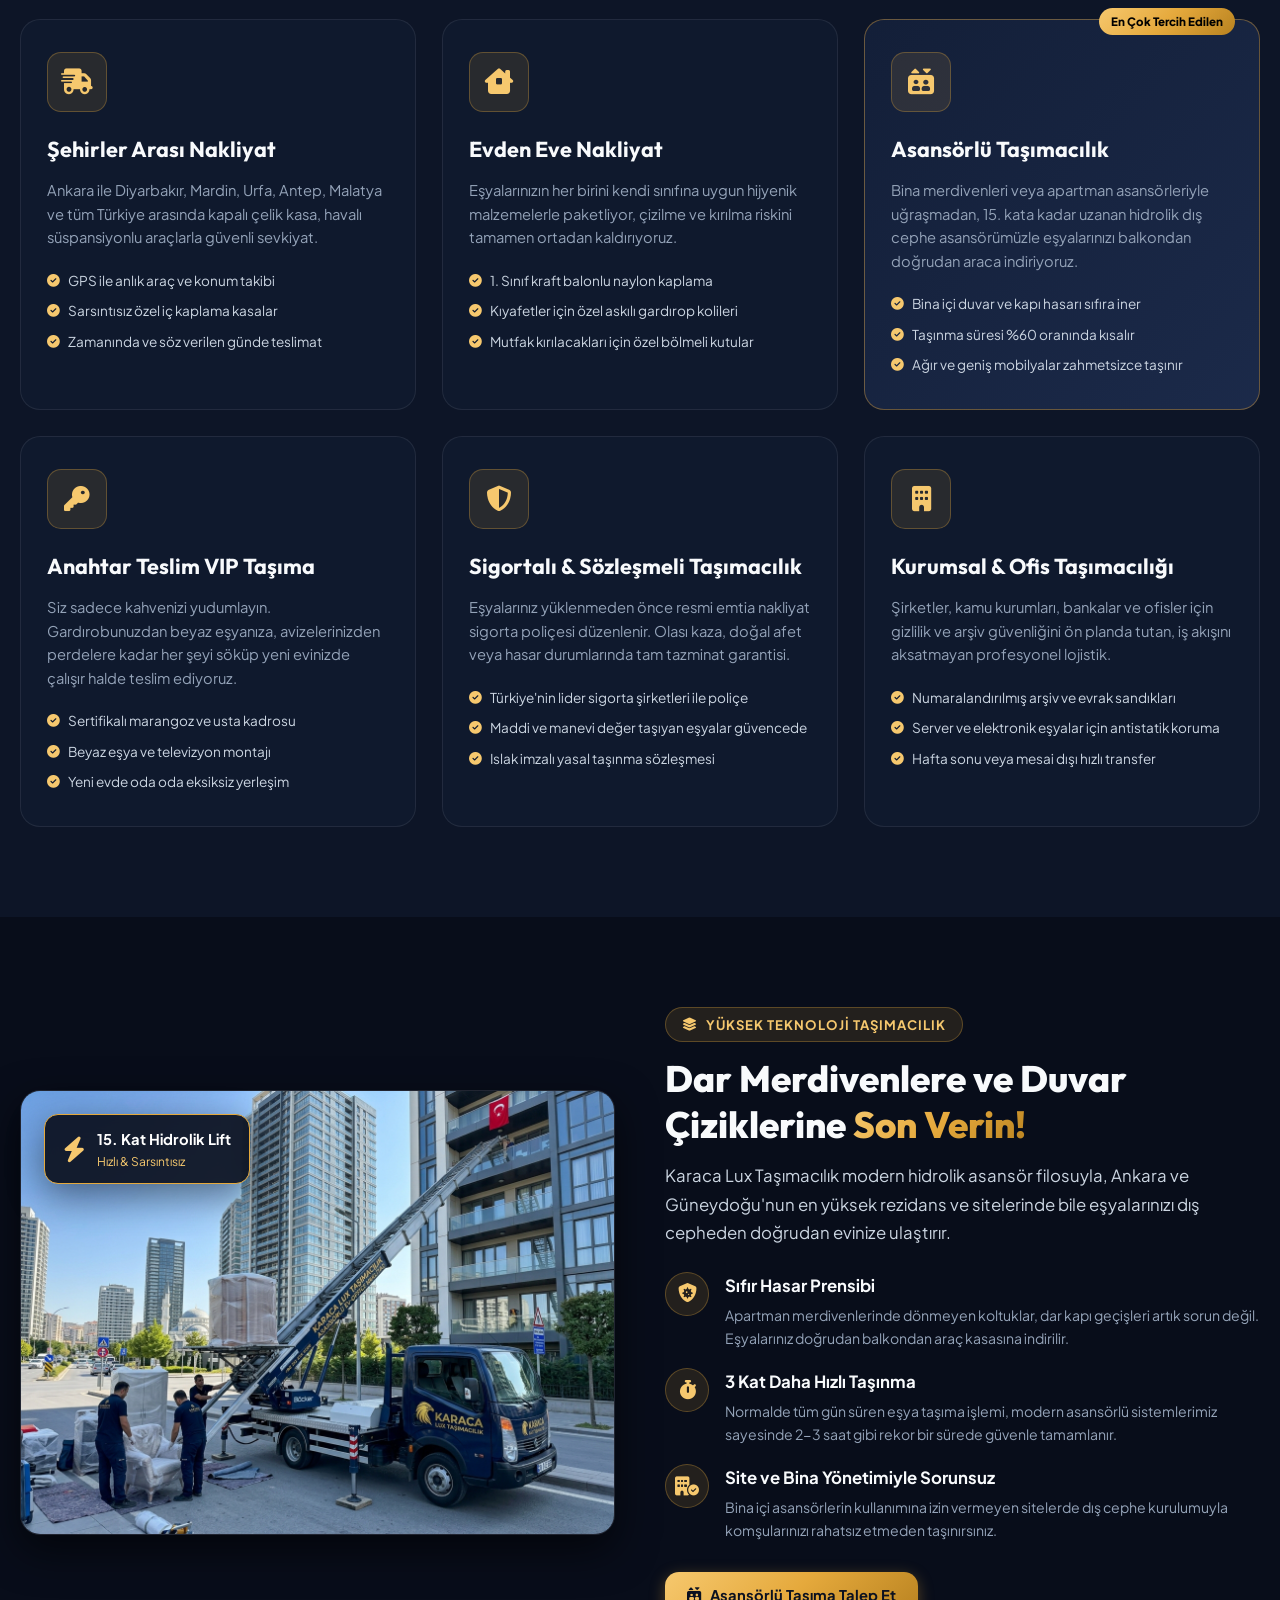
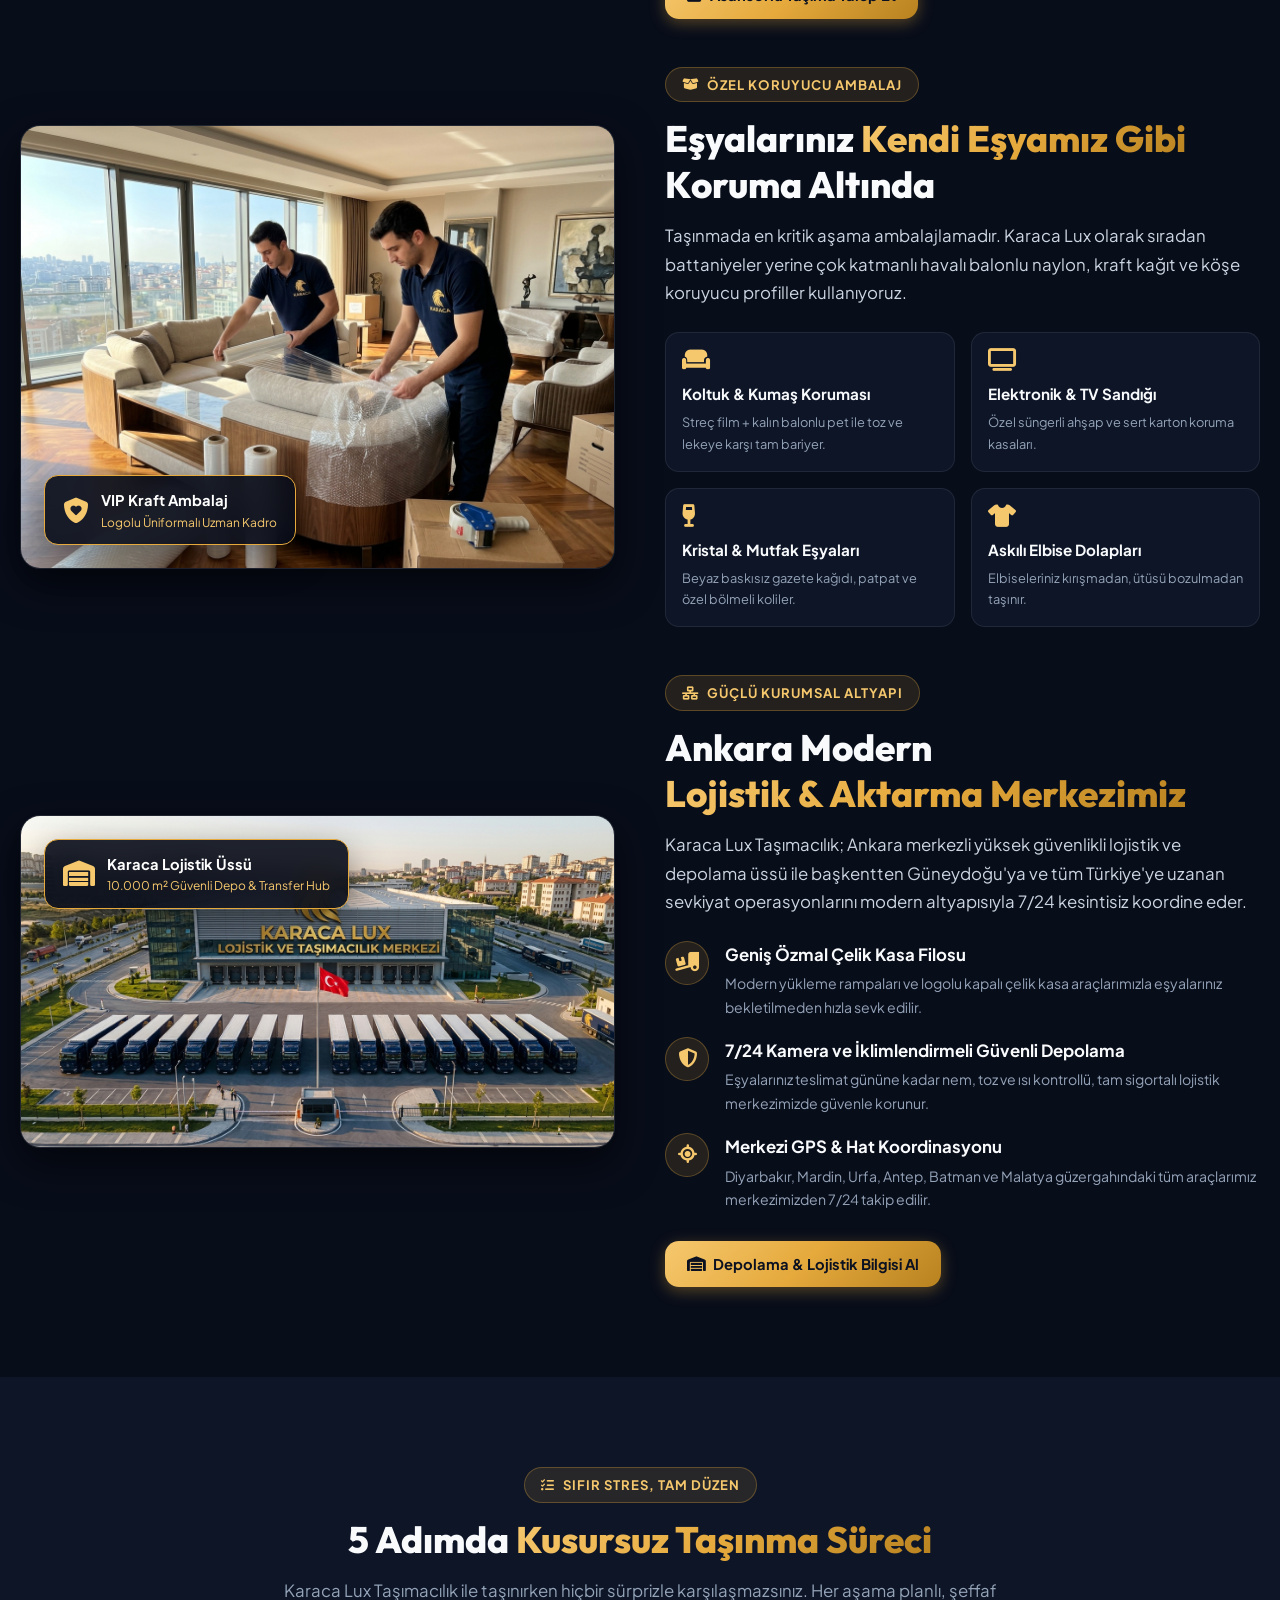
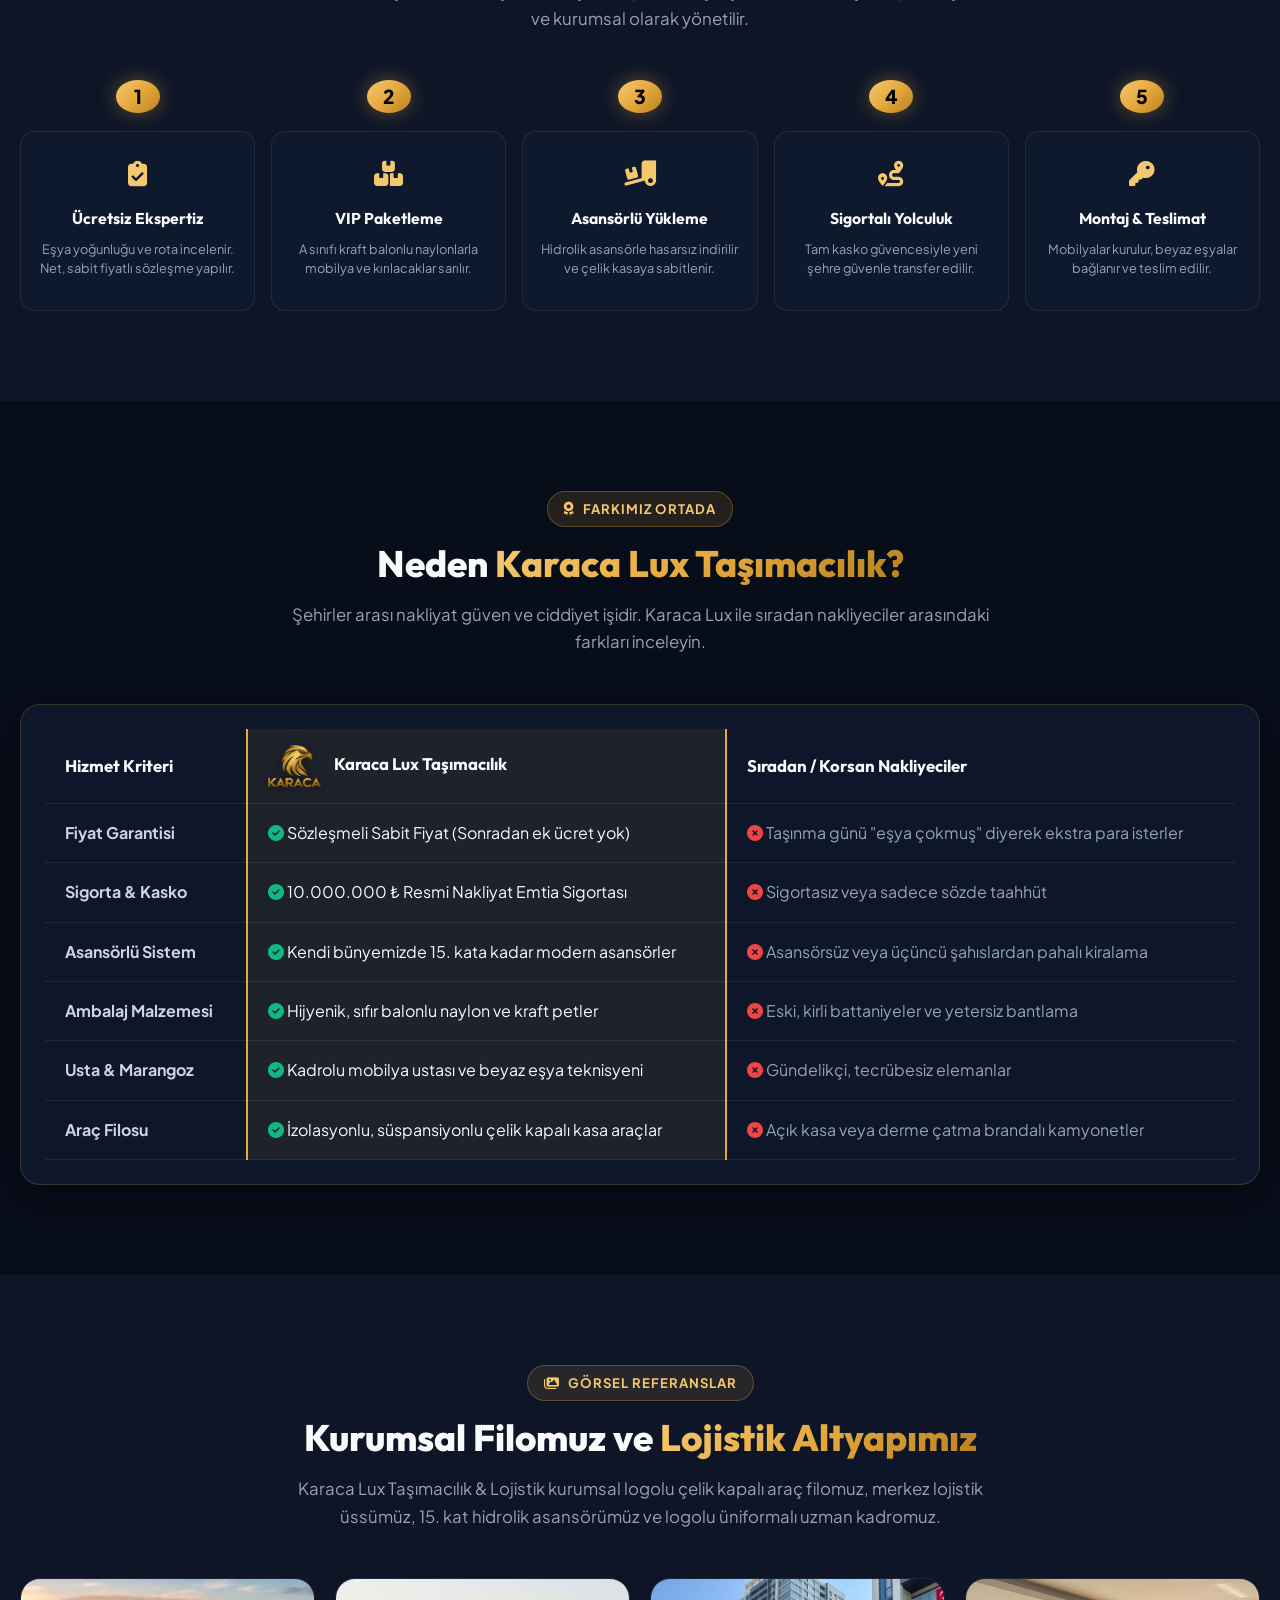
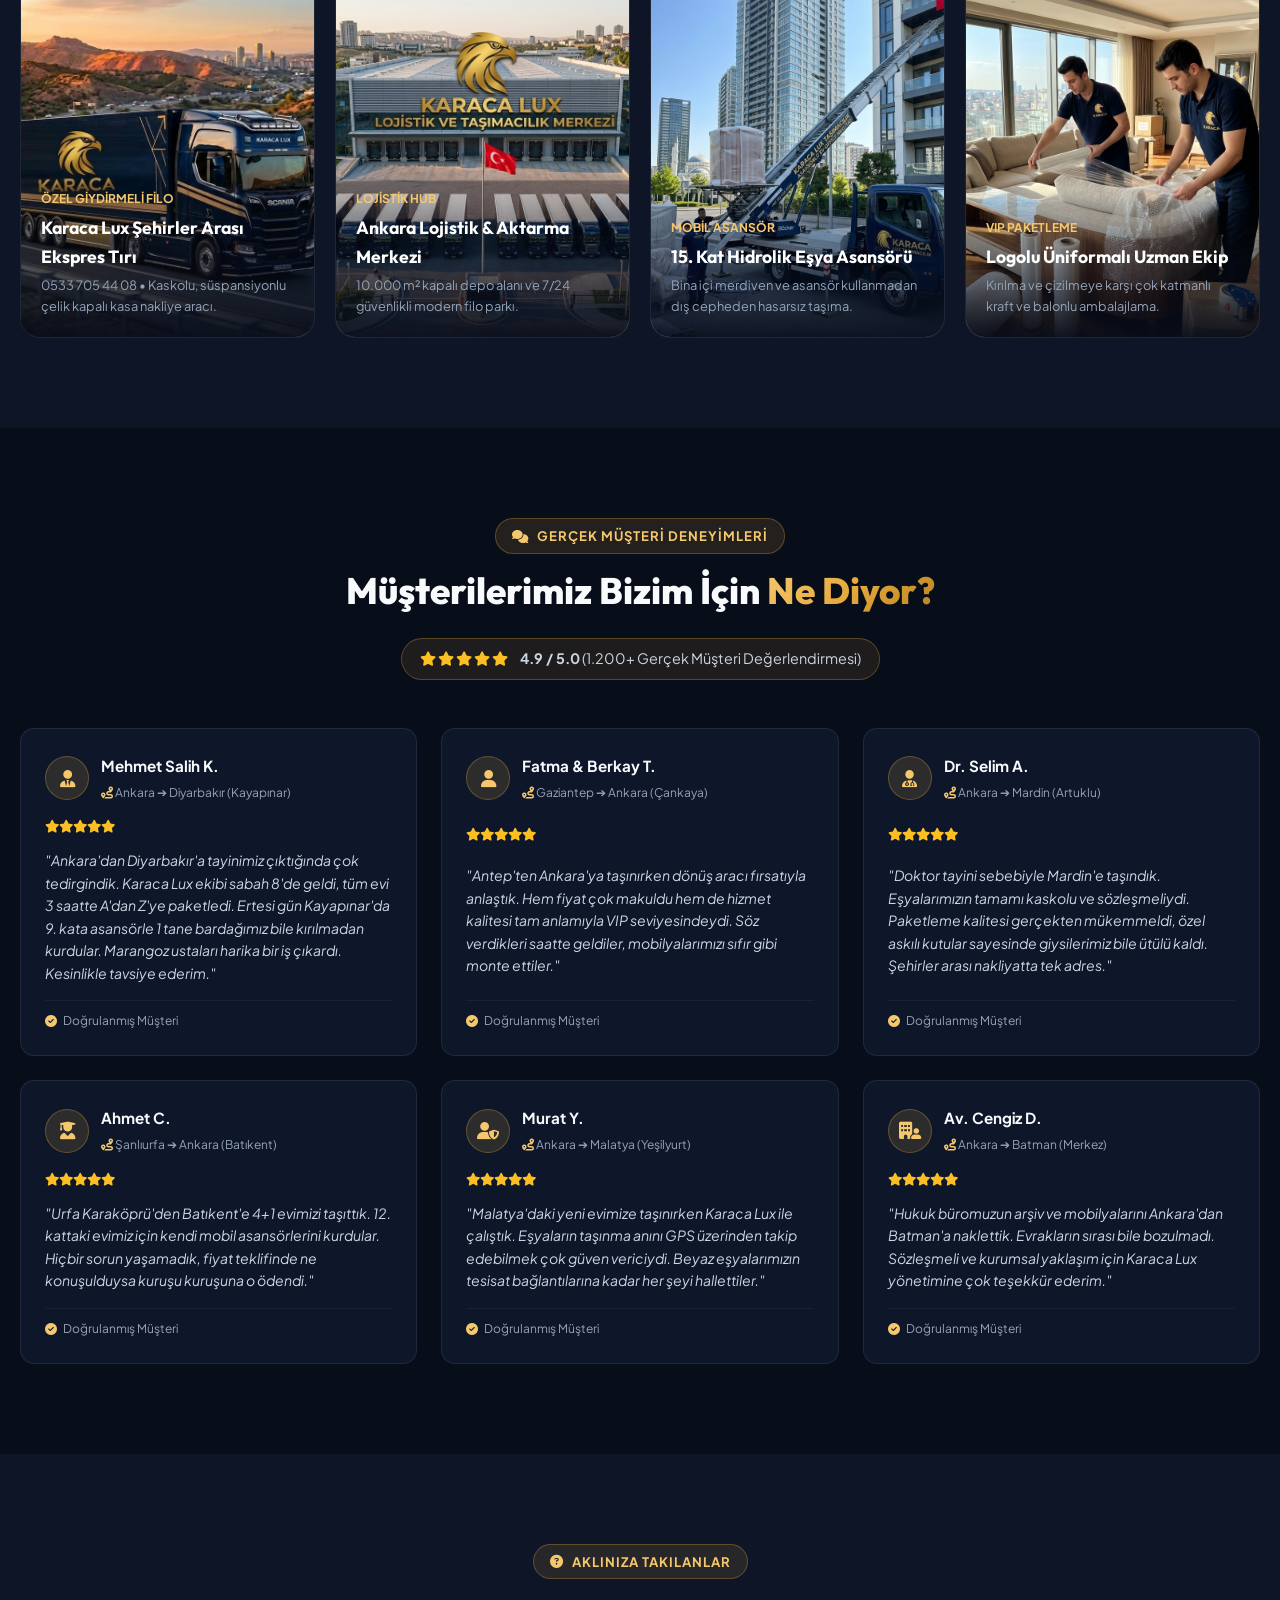
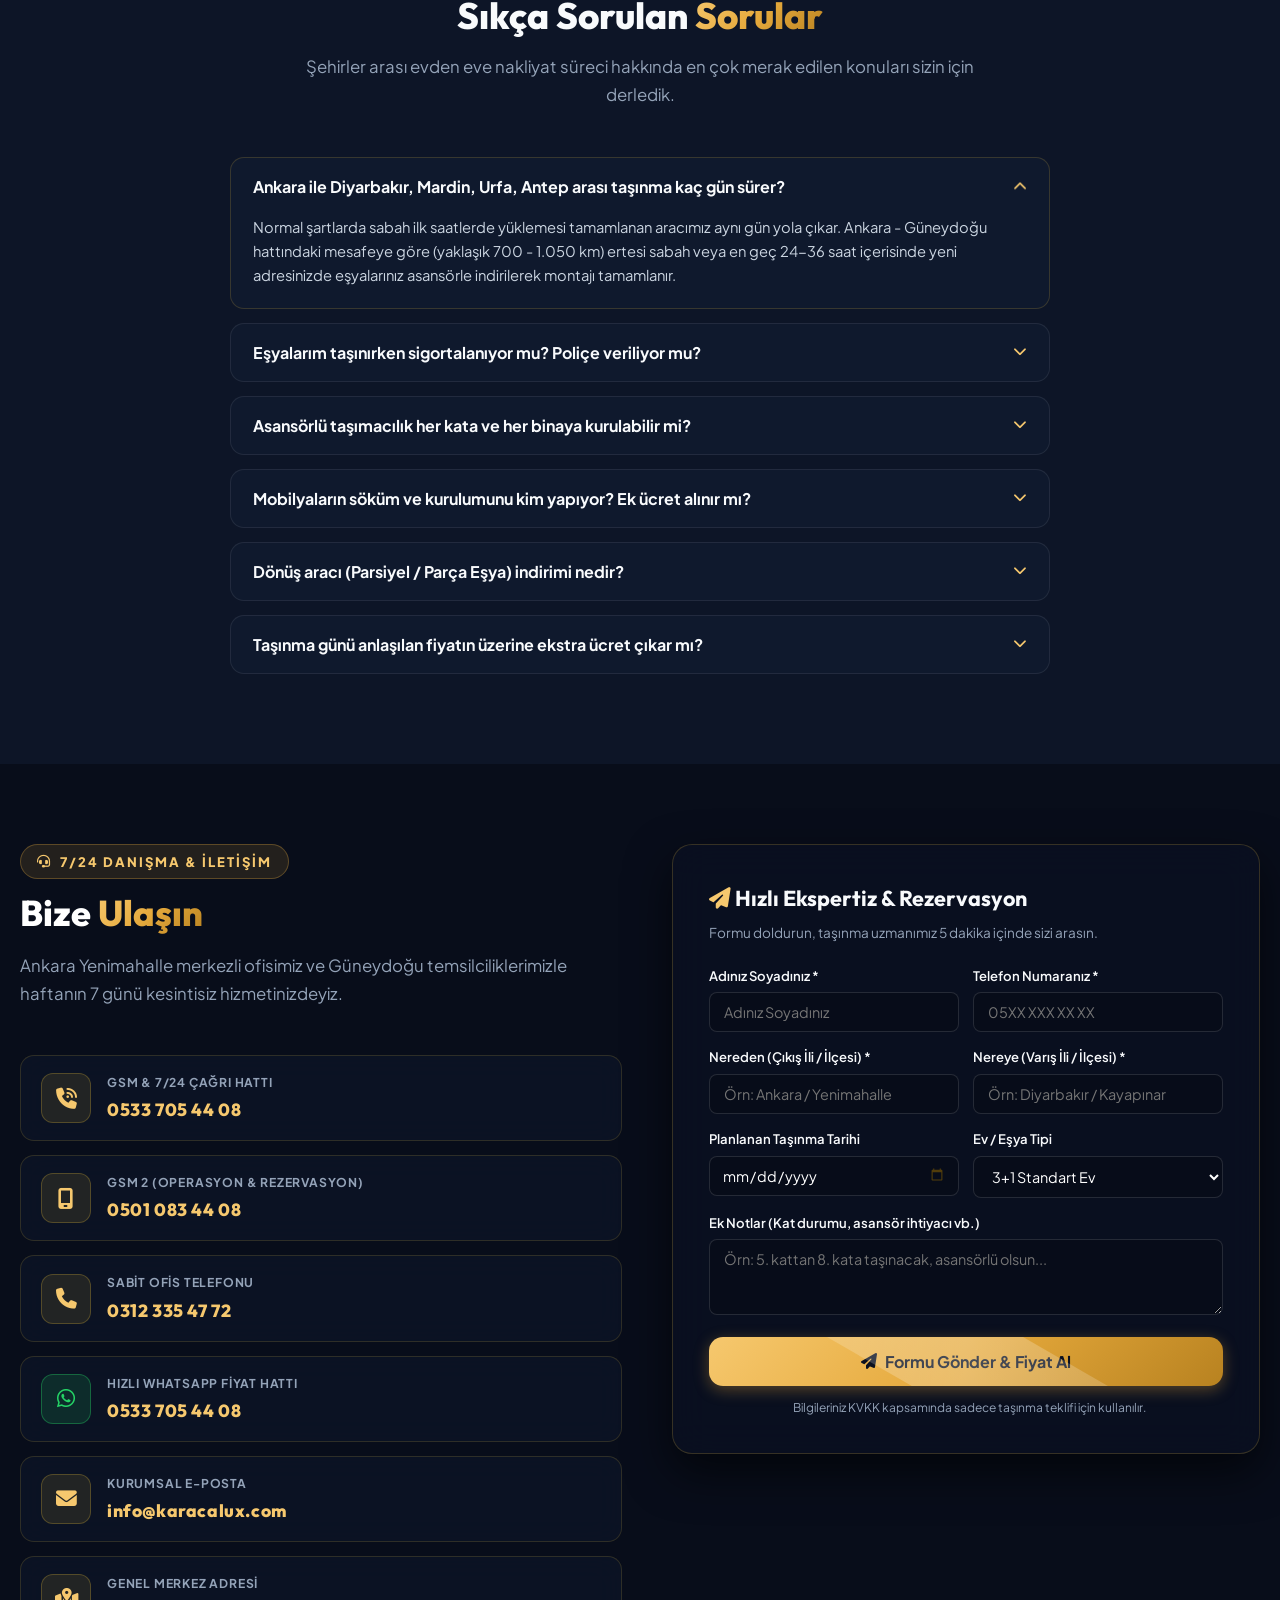
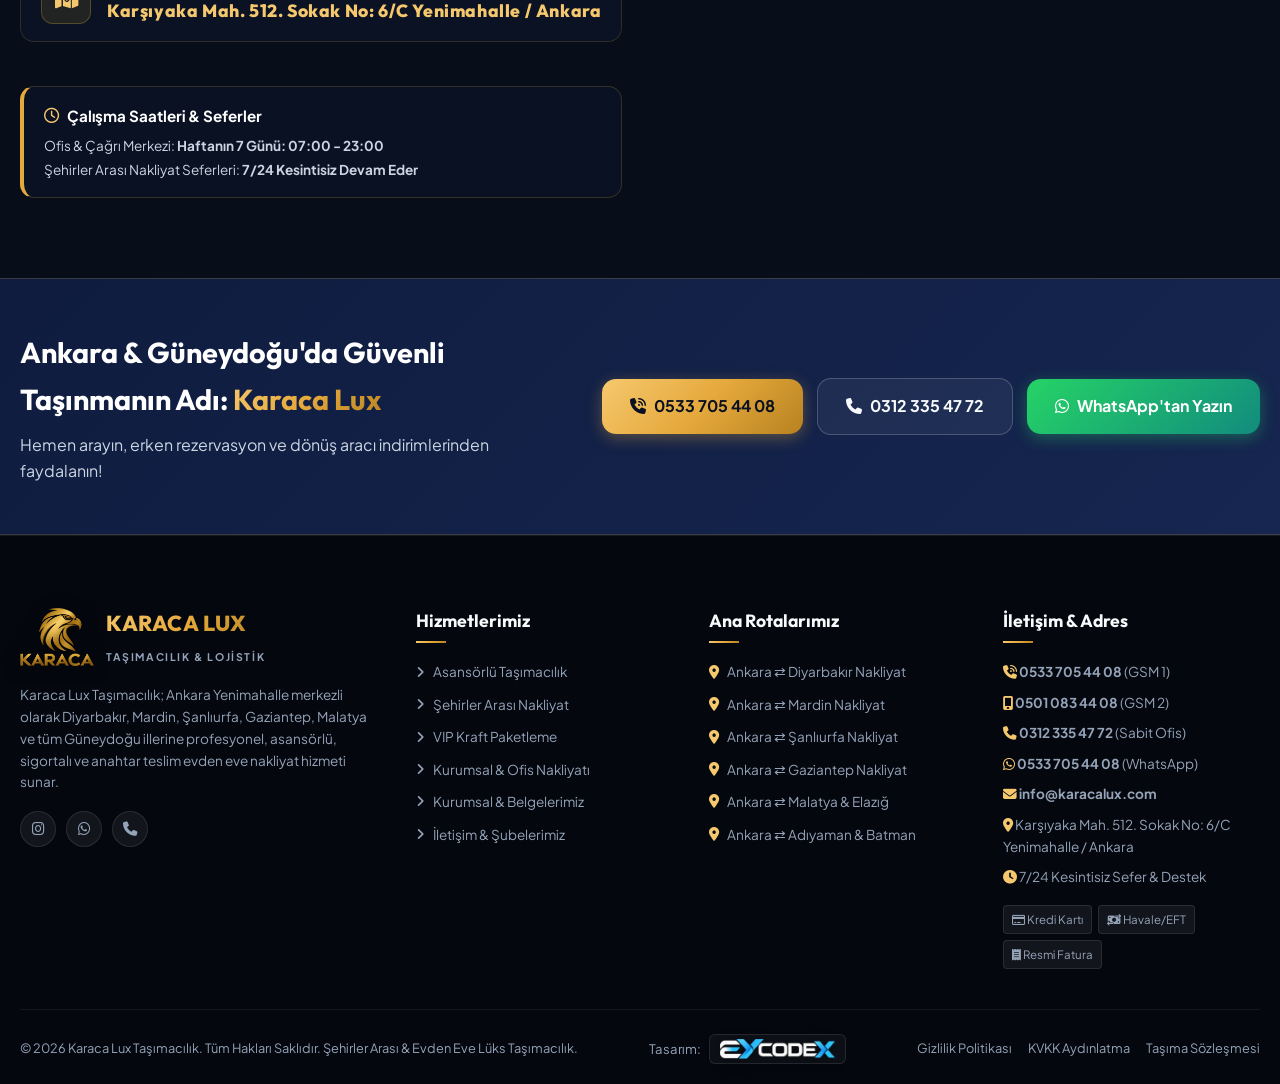
==== commit ac2daeff: "Bump asset version to bust cached CSS/JS" ====
--- a/index.html
+++ b/index.html
@@ -49,7 +49,7 @@
   <link rel="stylesheet" href="https://cdnjs.cloudflare.com/ajax/libs/font-awesome/6.5.1/css/all.min.css">
   
   <!-- Custom CSS -->
-  <link rel="stylesheet" href="style.css?v=3.0">
+  <link rel="stylesheet" href="style.css?v=3.2">
 
   <!-- Structured Data: LocalBusiness & MovingCompany (Schema.org) -->
   <script type="application/ld+json">
@@ -211,7 +211,7 @@
 
       <!-- Compact & Streamlined Navigation Menu -->
       <div class="nav-menu" id="navMenu">
-        <a href="index.html" class="nav-link active">Anasayfa</a>
+        <a href="/" class="nav-link active">Anasayfa</a>
 
         <!-- Ana Rotalarımız Dropdown -->
         <div class="nav-dropdown">
@@ -293,7 +293,7 @@
       <button class="drawer-close" id="drawerCloseBtn">&times;</button>
     </div>
     <div class="drawer-links">
-      <a href="index.html" class="drawer-link">Anasayfa</a>
+      <a href="/" class="drawer-link">Anasayfa</a>
 
       <!-- Ana Rotalarımız Accordion in Drawer -->
       <div class="drawer-dropdown open">
@@ -2067,9 +2067,9 @@
           <h4 class="footer-title">Hizmetlerimiz</h4>
           <ul class="footer-links">
             <li><a href="asansorlu-nakliyat.html"><i class="fa-solid fa-angle-right"></i> Asansörlü Taşımacılık</a></li>
-            <li><a href="index.html#hizmetler"><i class="fa-solid fa-angle-right"></i> Şehirler Arası Nakliyat</a></li>
-            <li><a href="index.html#hizmetler"><i class="fa-solid fa-angle-right"></i> VIP Kraft Paketleme</a></li>
-            <li><a href="index.html#hizmetler"><i class="fa-solid fa-angle-right"></i> Kurumsal & Ofis Nakliyatı</a></li>
+            <li><a href="#hizmetler"><i class="fa-solid fa-angle-right"></i> Şehirler Arası Nakliyat</a></li>
+            <li><a href="#hizmetler"><i class="fa-solid fa-angle-right"></i> VIP Kraft Paketleme</a></li>
+            <li><a href="#hizmetler"><i class="fa-solid fa-angle-right"></i> Kurumsal & Ofis Nakliyatı</a></li>
             <li><a href="hakkimizda.html"><i class="fa-solid fa-angle-right"></i> Kurumsal & Belgelerimiz</a></li>
             <li><a href="iletisim.html"><i class="fa-solid fa-angle-right"></i> İletişim & Şubelerimiz</a></li>
           </ul>
@@ -2083,8 +2083,8 @@
             <li><a href="ankara-mardin-nakliyat.html"><i class="fa-solid fa-location-dot text-gold"></i> Ankara ⇄ Mardin Nakliyat</a></li>
             <li><a href="ankara-sanliurfa-nakliyat.html"><i class="fa-solid fa-location-dot text-gold"></i> Ankara ⇄ Şanlıurfa Nakliyat</a></li>
             <li><a href="ankara-gaziantep-nakliyat.html"><i class="fa-solid fa-location-dot text-gold"></i> Ankara ⇄ Gaziantep Nakliyat</a></li>
-            <li><a href="index.html#rotalar"><i class="fa-solid fa-location-dot text-gold"></i> Ankara ⇄ Malatya & Elazığ</a></li>
-            <li><a href="index.html#rotalar"><i class="fa-solid fa-location-dot text-gold"></i> Ankara ⇄ Adıyaman & Batman</a></li>
+            <li><a href="#rotalar"><i class="fa-solid fa-location-dot text-gold"></i> Ankara ⇄ Malatya & Elazığ</a></li>
+            <li><a href="#rotalar"><i class="fa-solid fa-location-dot text-gold"></i> Ankara ⇄ Adıyaman & Batman</a></li>
           </ul>
         </div>
 
@@ -2151,6 +2151,6 @@
   <div id="toastContainer" class="toast-container"></div>
 
   <!-- Custom Script -->
-  <script src="script.js?v=3.0"></script>
+  <script src="script.js?v=3.2"></script>
 </body>
 </html>
--- a/style.css
+++ b/style.css
@@ -62,11 +62,19 @@
 html, body {
   width: 100%;
   max-width: 100%;
-  overflow-x: clip;
-  overflow-x: hidden;
   position: relative;
   -webkit-overflow-scrolling: touch;
 }
+
+/* overflow-x:hidden yalnızca html'de olmalı; body'de olursa position:sticky menü bozulur */
+html {
+  overflow-x: hidden;
+}
+
+body {
+  overflow-x: clip;
+}
+
 
 html {
   scroll-behavior: smooth;
